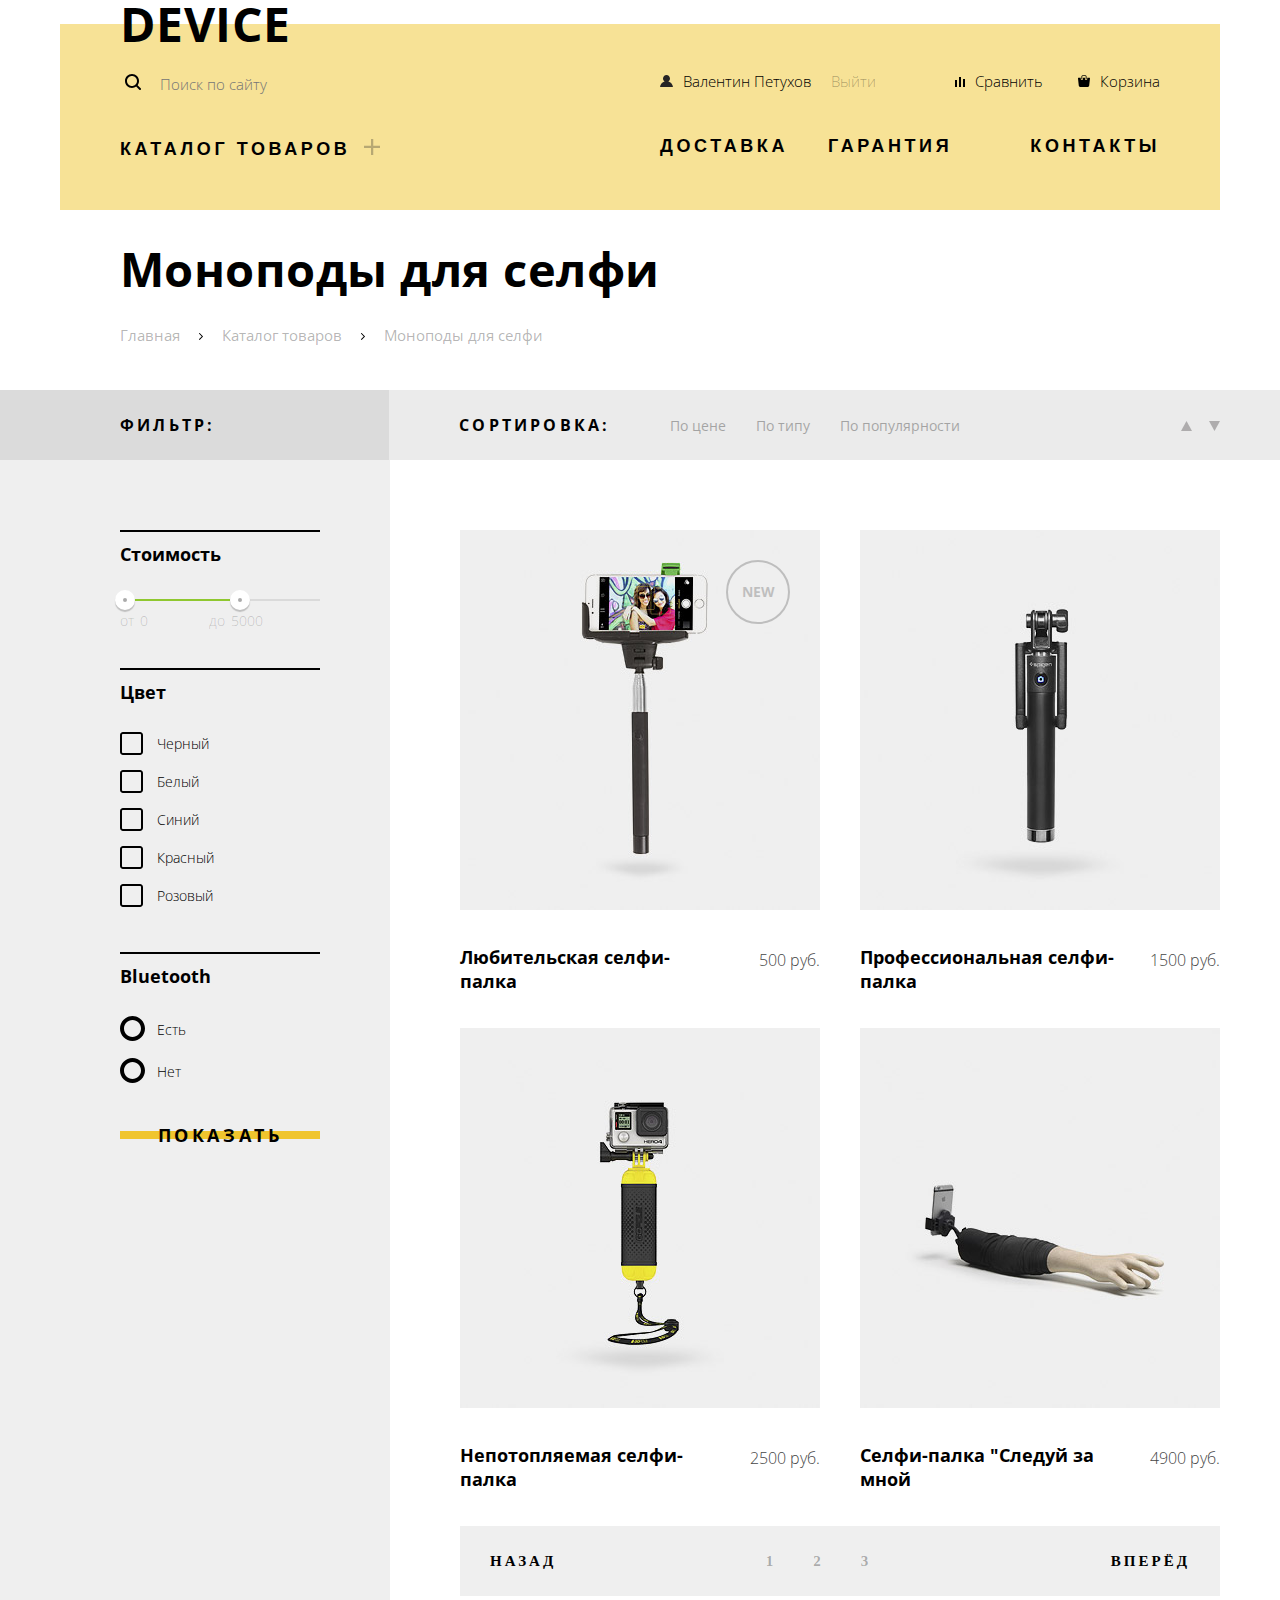
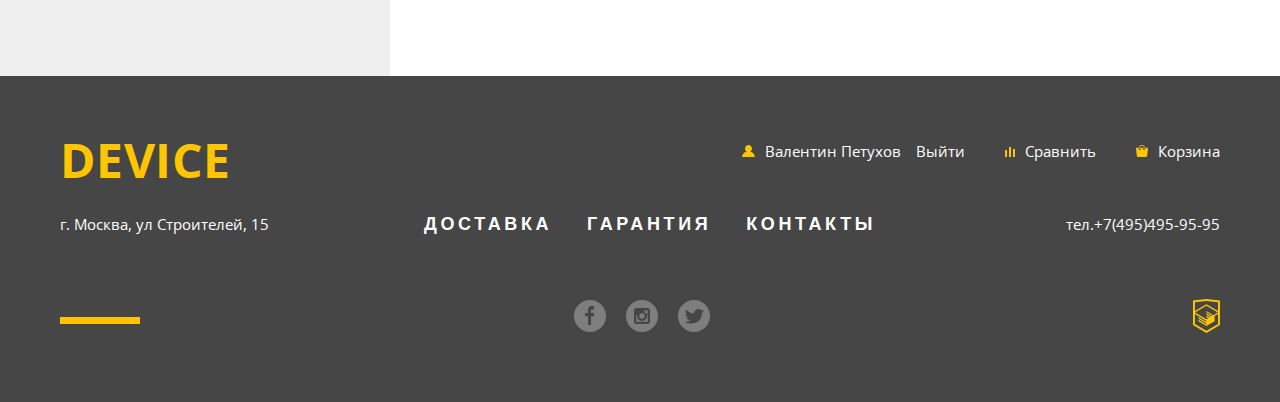
==== inner.html @ 1ddf10db "исправлен logout" ====
<!DOCTYPE html>
<html lang="ru">

<head>
    <meta charset="utf-8">
    <title>HTML Academy: Девайс</title>
    <link href="css/normalize.css" rel="stylesheet">
    <link href="css/styles.css" rel="stylesheet">
    <link href="https://fonts.googleapis.com/css?family=Open+Sans:300,400&amp;subset=cyrillic" rel="stylesheet">
</head>

<body>
    <header class="main-header layout-fixed">
        <a href="/index.html" class="logo interactive">Device</a>
        <div class="header-yellow-bg">
            <div class="header-right-block">
                <form action="#" method="get">
                    <label class="visually-hidden" for="site-search-id">
                          Поиск по сайту
                        </label>
                    <div class="input-form">
                        <input type="text" name="search" id="site-search-id" placeholder="Поиск по сайту" class="search-input">
                        <input type="submit" name="search-button" id="search-button-id" value="Найти" class="search-button">
                    </div>
                </form>
                <section class="catalog">
                    <h2 class="catalog-header">
                        <span class="interactive">Каталог товаров</span>
                        <img src="img/menu/plus.png" alt="Раскрыть каталог">
                    </h2>
                    <div class="catalog-options">
                        <ul class="ul-reset">
                            <li id="virtual-reality" class="interactive"><a href="#">Виртуальная реальность</a></li>
                            <li class="interactive"><a>Моноподы для селфи</a></li>
                            <li id="action_cameras" class="interactive"><a href="#">Экшн-Камеры</a></li>
                        </ul>
                        <ul class="ul-reset">
                            <li id="fitness-braslets" class="interactive"><a href="#">Фитнес браслеты</a></li>
                            <li id="smart-watches" class="interactive"><a href="#">Умные часы</a></li>
                        </ul>
                        <ul class="ul-reset">
                            <li id="quadrupter" class="interactive"><a href="#">Квадрокоптеры</a></li>
                        </ul>
                    </div>
                </section>
            </div>
            <nav class="main-navigation">
                <ul class="user-navigation ul-reset">
                    <li class="user-name">
                        <a class="interactive" href="#">
                        <img src="img/menu/user.svg" alt="Войти">Валентин Петухов
                    </a>
                    </li>
                    <li class="logout">
                        <a class="interactive" href="#">Выйти</a>
                    </li>
                    <li class="compare">
                        <a class="interactive" href="#">
                        <img src="img/menu/compare.svg" alt="Сравнить">Сравнить
                    </a>
                    </li>
                    <li class="cart">
                        <a class="interactive" href="#">
                        <img src="img/menu/cart.svg" alt="Корзина">Корзина
                    </a>
                    </li>
                </ul>
                <ul class="site-navigation ul-reset">
                    <li class="delivery-nav interactive"><a href="#delivery">Доставка</a></li>
                    <li class="warranty-nav interactive"><a href="#warranty">Гарантия</a></li>
                    <li class="contacts-nav interactive"><a href="#contacts">Контакты</a></li>
                </ul>
            </nav>
        </div>
    </header>
    <main>
        <div class="page-header layout-fixed">
            <h1>Моноподы для селфи</h1>
            <ul class="breadcrumbs ul-reset">
                <li>
                    <a class="interactive-breadcrumbs" href="#">Главная</a>
                </li>
                <li>
                    <a class="interactive-breadcrumbs" href="#">Каталог товаров</a>
                </li>
                <li>
                    <a>Моноподы для селфи</a>
                </li>
            </ul>
        </div>
        <div class="page-content">
            <div class="top-row">
                <div class="container layout-fixed">
                    <div class="left">
                        <h2>Фильтр:</h2>
                    </div>
                    <form class="right sort grey-row">
                        <h2>Сортировка:</h2>
                        <ul class="sort-items  ul-reset">
                            <li class="sort-item">
                                <a class="interactive-sort" href="#">По цене</a>
                            </li>
                            <li class="sort-item">
                                <a class="interactive-sort" href="#">По типу</a>
                            </li>
                            <li class="sort-item">
                                <a class="interactive-sort" href="#">По популярности</a>
                            </li>
                        </ul>
                        <div class="arrows">
                            <a class="arrow interactive-sort">
                             <svg version="1.1" xmlns="http://www.w3.org/2000/svg" xmlns:xlink="http://www.w3.org/1999/xlink" x="0px" y="0px"
                                 width="11px" height="10px" viewBox="0 0 11 10" enable-background="new 0 0 11 10" xml:space="preserve">
                            <polygon fill="#231F20" points="5.5,0 0,10 11,10 "/>
                            </svg>
                        </a>
                            <a class="arrow interactive-sort">
                            <svg version="1.1" xmlns="http://www.w3.org/2000/svg" xmlns:xlink="http://www.w3.org/1999/xlink" x="0px" y="0px"
                                 width="11px" height="10px" viewBox="0 0 11 10" enable-background="new 0 0 11 10" xml:space="preserve">
                            <polyline fill="#231F20" points="5.5,10 0,0 11,0 "/>
                            </svg>
                        </a>
                        </div>
                    </form>
                </div>
            </div>
            <div class="bottom-row">
                <div class="container layout-fixed">
                    <div class="left">
                        <form class="filter">
                            <div class="filter-content">
                                <ul class="filter-item ul-reset">
                                    <li class="item-price">
                                        <h3 class="price-range">Стоимость</h3>
                                        <div class="range-controls">
                                            <div class="scale">
                                                <div class="bar"></div>
                                            </div>
                                            <div class="range-toggle range-toggle-min"></div>
                                            <div class="range-toggle range-toggle-max"></div>
                                        </div>
                                        <div class="price-controls">
                                            <label class="min-price"> от
                                        <input type="text" name="min-price" value="0">
                                        </label>
                                            <label class="max-price">до
                                        <input type="text" name="max-price" value="5000">
                                        </label>
                                        </div>
                                    </li>
                                    <li class="item-color">
                                        <h3 class="color">Цвет</h3>
                                        <input id="black" type="checkbox" name="black">
                                        <label for="black">Черный</label>
                                        <input id="white" type="checkbox" name="white">
                                        <label for="white">Белый</label>
                                        <input id="indigo" type="checkbox" name="indigo">
                                        <label for="indigo">Синий</label>
                                        <input id="red" type="checkbox" name="red">
                                        <label for="red">Красный</label>
                                        <input id="pink" type="checkbox" name="pink">
                                        <label for="pink">Розовый</label>
                                    </li>
                                    <li class="bluetooth">
                                        <h3>Bluetooth</h3>
                                        <input id="yes-bluetooth" type="radio" name="bluetooth">
                                        <label for="yes-bluetooth">Есть</label>
                                        <input id="no-bluetooth" type="radio" name="bluetooth">
                                        <label for="no-bluetooth">Нет</label>
                                    </li>
                                </ul>
                                <input class="filter-button interactive-button" type="submit" value="показать" id="show-results">
                            </div>
                        </form>
                    </div>
                    <div class="right white-row">
                        <section class="items">
                            <h2 class="visually-hidden">Пункты</h2>
                            <ul class="ul-reset">
                                <li class="item item-new">
                                    <img src="img/items/item-1.jpg" alt="Любительская селфи-палка">
                                    <div class="item-subscribe">
                                        <a class="item-title" href="#">Любительская селфи-палка</a>
                                        <span class="price">500 руб.</span>
                                    </div>
                                    <div class="item-background">
                                        <a class="in-cart interactive-button" href="#">В корзину</a>
                                        <a class="in-compare interactive-compare" href="#">Добавить к сравнению</a>
                                    </div>
                                </li>
                                <li class="item">
                                    <img src="img/items/item-2.jpg" alt="Профессиональная селфи-палка">
                                    <div class="item-subscribe">
                                        <a class="item-title" href="#">Профессиональная селфи-палка</a>
                                        <span class="price">1500 руб.</span>
                                    </div>
                                    <div class="item-background">
                                        <a class="in-cart interactive-button" href="#">В корзину</a>
                                        <a class="in-compare interactive-compare" href="#">Добавить к сравнению</a>
                                    </div>
                                </li>
                                <li class="item">
                                    <img src="img/items/item-3.jpg" alt="Непотопляемая селфи-палка">
                                    <div class="item-subscribe">
                                        <a class="item-title" href="#">Непотопляемая селфи-палка</a>
                                        <span class="price">2500 руб.</span>
                                    </div>
                                    <div class="item-background">
                                        <a class="in-cart interactive-button" href="#">В корзину</a>
                                        <a class="in-compare interactive-compare" href="#">Добавить к сравнению</a>
                                    </div>
                                </li>
                                <li class="item">
                                    <img src="img/items/item-4.jpg" alt="Следуй за мной">
                                    <div class="item-subscribe">
                                        <a class="item-title" href="#">Селфи-палка "Следуй за мной</a>
                                        <span class="price">4900 руб.</span>
                                    </div>
                                    <div class="item-background">
                                        <a class="in-cart interactive-button" href="#">В корзину</a>
                                        <a class="in-compare interactive-compare" href="#">Добавить к сравнению</a>
                                    </div>
                                </li>
                            </ul>
                            <div class="paginator">
                                <a class="interactive-go backward">Назад</a>
                                <div class="pages">
                                    <a class="interactive-page page">1</a>
                                    <a class="interactive-page page">2</a>
                                    <a class="interactive-page page">3</a>
                                </div>
                                <a class="interactive-go forward">Вперёд</a>
                            </div>
                        </section>
                    </div>
                </div>
            </div>
        </div>
    </main>
    <footer class="page-footer">
        <div class="layout-fixed">
            <section>
                <h2 class="visually-hidden">Меню пользователя</h2>
                <div class="footer-row footer-row1">
                    <a href="#" class="footer-logo logo interactive">Device</a>
                    <ul class="footer-user-nav">
                        <li class="user-name">
                            <a class="interactive" href="#">
                                <svg fill=#ffc600 version="1.1"  xmlns="http://www.w3.org/2000/svg" xmlns:xlink="http://www.w3.org/1999/xlink" x="0px" y="0px"
                                         width="13px" height="12px" viewBox="0 0 13 12" enable-background="new 0 0 13 12" xml:space="preserve">
                                    <path d="M0.032,12h12.937c-0.163-2.643-2.074-4.837-4.671-5.543C9.306,5.846,9.985,4.75,9.985,3.485
                                        C9.985,1.561,8.425,0,6.5,0S3.015,1.561,3.015,3.485c0,1.264,0.68,2.361,1.688,2.972C2.106,7.163,0.194,9.357,0.032,12z"/>
                                </svg>Валентин Петухов
                            </a>
                        </li>
                        <li class="logout">
                            <a class="interactive" href="#">Выйти</a>
                        </li>
                        <li class="compare">
                            <a class="interactive" href="#">
                                <svg fill=#ffc600 version="1.1"  xmlns="http://www.w3.org/2000/svg" xmlns:xlink="http://www.w3.org/1999/xlink" x="0px" y="0px"
                                     width="10px" height="10px" viewBox="0 0 10 10" enable-background="new 0 0 10 10" xml:space="preserve">
                                <rect x="8" y="2" width="1.984" height="8"/>
                                <rect y="3" width="1.984" height="7"/>
                                <rect x="4" width="2" height="10"/>
                                </svg>Сравнить
                            </a>
                        </li>
                        <li class="cart">
                            <a class="interactive" href="#">
                                <svg fill=#ffc600 version="1.1" xmlns="http://www.w3.org/2000/svg" xmlns:xlink="http://www.w3.org/1999/xlink" x="0px" y="0px"
                                 width="12px" height="12px" viewBox="0 0 12 12" enable-background="new 0 0 12 12" xml:space="preserve">
                                <g>
                                <path d="M11.864,3.017c-0.082-0.098-0.203-0.154-0.327-0.154H9.225V4.09c0,0.563-0.484,1.022-1.08,1.022
                                    c-0.594,0-1.078-0.458-1.078-1.022V2.863H4.909V4.09c0,0.563-0.485,1.022-1.08,1.022c-0.595,0-1.078-0.458-1.078-1.022V2.863H0.438
                                    c-0.125,0-0.243,0.056-0.327,0.154C0.028,3.115-0.012,3.245,0.003,3.375l0.776,7.134c0.015,0.806,0.642,1.455,1.411,1.455h7.595
                                    c0.77,0,1.396-0.649,1.411-1.455l0.776-7.134C11.987,3.245,11.946,3.115,11.864,3.017z"/>
                                <path d="M3.829,4.499c0.239,0,0.433-0.184,0.433-0.409V1.84c0-0.632,0.672-1.022,1.295-1.022h1.079
                                    c0.655,0,1.078,0.401,1.078,1.022v2.25c0,0.225,0.194,0.409,0.431,0.409c0.239,0,0.433-0.184,0.433-0.409V1.84
                                    C8.577,0.773,7.761,0,6.636,0H5.557C4.367,0,3.398,0.826,3.398,1.84v2.25C3.398,4.315,3.592,4.499,3.829,4.499z"/>
                                </g>
                                </svg>Корзина
                            </a>
                        </li>
                    </ul>
                </div>
            </section>
            <section>
                <h2 class="visually-hidden">Контакты и Сервисы</h2>
                <div class="footer-row footer-row2">
                    <span>г. Москва, ул Строителей, 15</span>
                    <ul class="footer-services">
                        <li><a class="interactive" href="#delivery">Доставка</a></li>
                        <li><a class="interactive" href="#warranty">Гарантия</a></li>
                        <li><a class="interactive" href="#contacts">Контакты</a></li>
                    </ul>
                    <span>тел.+7(495)495-95-95</span>
                </div>
            </section>
            <section>
                <h2 class="visually-hidden">Социальные сети</h2>
                <div class="footer-row footer-row3">
                    <ul class="footer-social">
                        <li id="facebook">
                            <a class="footer-social-img" href="#"><img src="img/social/fb.svg" alt="Фейсбук"></a>
                        </li>
                        <li id="instagram">
                            <a class="footer-social-img" href="#"><img src="img/social/insta.svg" alt="Инстаграм"></a>
                        </li>
                        <li id="twitter">
                            <a class="footer-social-img" href="#"><img src="img/social/twitter.svg" alt="Твиттер"></a>
                        </li>
                    </ul>
                    <a class="interactive" href="https://htmlacademy.ru/intensive/htmlcss">
                            <svg fill=#ffc600 version="1.1" xmlns="http://www.w3.org/2000/svg" xmlns:xlink="http://www.w3.org/1999/xlink" x="0px" y="0px" width="26.943px" height="34.09px" viewBox="0 0 26.943 34.09" enable-background="new 0 0 26.943 34.09" xml:space="preserve">
                              <path d="M13.62,0.017L13.472,0L0,1.412v24.661l13.473,8.017l13.43-7.99l0.042-0.025V1.412L13.62,0.017z M25.019,12.127L13.495,5.334 L13.494,5.23l-0.087,0.05l-0.088-0.056v0.109L1.925,12.118V3.147l11.548-1.212l11.547,1.212V12.127z M13.405,6.787L24.923,13.5 l-4.479,2.64l-7.093-4.221l-0.014,1.415l5.904,3.513l-0.86,0.507l-5.03-2.992l-0.014,1.415l3.827,2.275l-0.782,0.523l-3.031-1.787 l-0.014,1.413l1.853,1.091l-1.8,1.081L2.034,13.622L13.405,6.787z M1.925,15.127l11.411,6.791l0.016,1.044L5.41,18.234L5.395,19.65 l7.979,4.795l0.018,1.076l-7.973-4.74l-0.013,1.414l8.021,4.822l0.046,0.025l8.143-4.872l-0.011-5.177l3.415-2.036v10.021 L13.472,31.85L1.925,24.979V15.127z"/>
                            </svg>
                        </a>
                </div>
            </section>
        </div>
    </footer>
</body>

</html>
---- css/styles.css ----
@font-face {
    font-family: "Gilroy";
    src: url("../fonts/gilroyextrabold-webfont.eot");
    src: url("../fonts/gilroyextrabold-webfont.eot?#iefix") format("embedded-opentype"),
         url("../fonts/gilroyextrabold-webfont.woff2") format("woff2");
    font-weight: 700;
    font-style: normal;

}

@font-face {
    font-family: "Gilroy";
    src: url("../fonts/gilroylight-webfont.eot");
    src: url("../fonts/gilroylight-webfont.eot?#iefix") format("embedded-opentype"),
         url("../fonts/gilroylight-webfont.woff2") format("woff2");
    font-weight: 300;
    font-style: normal;

}

.visually-hidden {
    visibility: hidden;
    width: 0;
    height: 0;
    margin: 0;
    padding: 0;
    line-height: 0;
}

.ul-reset {
    margin: 0;
    padding: 0;
    list-style: none;
}

body {
    padding: 0;
    font-family: "Gilroy", "Open Sans", "Arial", sans-serif;
    font-size: 15px;
    line-height: 30px;
    color: #000000;
    background-color: #ffffff;
}


a {
    text-decoration: none;
    color: #000000;
}

.layout-fixed {
    margin: 0 auto;
    width: 1160px;
    padding: 0 20px;
}

.logo {
    font-size: 48px;
    text-transform: uppercase;
    font-weight: 700;
    line-height: 48px;
    letter-spacing: 0.01em;
}

.main-header {
    padding-top: 24px;
}

.main-header .logo {
    position: absolute;
    display: block;
    margin-left: 60px;
    top: 0;
    z-index: 1;
}

.header-yellow-bg {
    position: relative;
    height: 186px;
    background-color: #f7e296;
    padding: 0 60px;
    display: -webkit-box;
    display: -ms-flexbox;
    display: flex;
    -webkit-box-pack: justify;
    -ms-flex-pack: justify;
    justify-content: space-between;

}

.header-right-block form {
    line-height: 0;
}

.search-input {
    width: 310px;
    height: 50px;
    font-family: "Open Sans", sans-serif;
    font-weight: 300;
    color: rgba(0, 0, 0, 0.3);
    border: none;
    outline: none;
    background: url(../img/menu/search.svg) no-repeat;
    background-position: 5px 15px;
    background-color: #f7e296;
    padding-left: 40px;
    margin-top: 35px;
    padding-top: 0;
    padding-bottom: 0;

}

.search-input:hover {
    color: rgba(0, 0, 0, 0.6);
}

.input-form {
    width: 440px;
    height: 50px;
}

.input-form input:focus {
    color: #000000;
    border-bottom: 2px solid black;
}

.search-input:focus + input {
    display: inline-block;
    vertical-align: bottom;
}

.search-button {
    width: 85px;
    height: 50px;
    border: 2px solid black;
    background: none;
    padding: 0;
    margin-left: -4px;
    display: none;
    -webkit-box-sizing: border-box;
    box-sizing: border-box;
    outline: none;
}

.search-button:hover {
    color: #ffffff;
    background: #000000;
}

.search-button:active {
    color: rgba(0, 0, 0, 0.3);
    background: #000000;
    display: inline-block;
    vertical-align: bottom;
}

.catalog,
.catalog-options,
.user-navigation,
.site-navigation {
    list-style: none;
}

.catalog {
    margin-top: 60px;
}

.catalog > h2 {
    margin: 0;
    font-family: "Gilroy", sans-serif;
    font-size: 18px;
    text-transform: uppercase;
    font-weight: 700;
    letter-spacing: 0.2em;
    width: 300px;
}

.catalog img {
    margin-left: 5px;
    opacity: 0.3;
}

.catalog-options {
    width: 100%;
    height: 130px;
    background-color: #f7e296;
    display: none;
    margin-top: 26px;
    position: absolute;
    left: 0;
    padding-left: 60px;
    -webkit-box-sizing: border-box;
    box-sizing: border-box;

}

.catalog-header:hover + .catalog-options {
    display: -webkit-box;
    display: -ms-flexbox;
    display: flex;
    z-index: 2;
}

.catalog-options ul {
    font-family: "Open Sans", sans-serif;
    font-weight: 300;
    width: 160px;
    margin-right: 40px;
}

.catalog-options ul:first-child {
    width: 200px;
}

.main-navigation {
    width: 500px;
    display: -webkit-box;
    display: -ms-flexbox;
    display: flex;
    -webkit-box-orient: vertical;
    -webkit-box-direction: normal;
    -ms-flex-direction: column;
    flex-direction: column;
    margin-top: 50px;
}


.user-navigation,
.site-navigation {
    display: flex;

}

.user-navigation img {
    margin-right: 10px;
}

.user-navigation li {
    line-height: 15px;
    font-family: "Open Sans", sans-serif;
    font-weight: 300;
    flex-direction: row-reverse;
}

.user-navigation .login-link {
    margin-right: auto;
    margin-left: 0;
}

.user-navigation li {
    margin-left: 35px;
}

.site-navigation {
    font-family: "Gilroy", sans-serif;
    font-size: 18px;
    text-transform: uppercase;
    font-weight: 700;
    letter-spacing: 0.2em;
    margin-top: 42px;
}

.site-navigation li {
    margin-right: 40px;
}

.site-navigation .contacts-nav {
    margin-left: auto;
    margin-right: 0;
}

.interactive:hover,
.interactive:focus {
    opacity: 0.6;
}

.interactive:active {
    opacity: 0.3;
}

main {
    position: relative;
}

/*Слайдер*/

.slides {
    min-height: 495px;
    position: relative;
    background-image: -webkit-linear-gradient(#f7e296 110px, white 110px);
    background-image: -o-linear-gradient(#f7e296 110px, white 110px);
    background-image: linear-gradient(#f7e296 110px, white 110px);
}

.slide-img {
    width: 560px;
}

.slide1 {
    display: none;
    -ms-flex-pack: distribute;
    justify-content: space-around;
}

.slide1 img {
    margin-left: 35px;
}

.slide1 .slide-info {
    margin-top: 38px;
    margin-left: 15px;
}

.slide1 .lead {
    width: 399px;
}

.slide2 {
    display: -webkit-box;
    display: -ms-flexbox;
    display: flex;
    -ms-flex-pack: distribute;
    justify-content: space-around;
}

.slide2 img {
    margin-top: 15px;
    margin-left: 55px;
}

.slide2 .slide-info {
    margin-top: 38px;
    margin-left: 15px;
}

.slide2 .lead {
    width: 260px;
}

.slide3 {
    display: none;
    -ms-flex-pack: distribute;
    justify-content: space-around;
}

.slide3 img {
    margin-top: 65px;
}

.slide3 .slide-info {
    margin-top: 38px;
    padding-right: 35px;
}

.bw-number {
    position: absolute;
    top: 60px;
    right: 50px;
    font-weight: 700;
    font-size: 179px;
    color: white;
}


.lead {
    position: relative;
    width: 505px;
    font-weight: 700;
    font-size: 47px;
    line-height: 56px;
    letter-spacing: 0.01em;
    margin: 0;
    padding: 0;
}

.slide-info {
    width: 500px;
}

.slide-info::before {
    content: "";
    display: block;
    width: 100px;
    height: 7px;
    background: white;
    margin-bottom: 35px;
}

.slide-text {
    font-family: "Open Sans", sans-serif;
    font-weight: 300;
    color: #464646;
    letter-spacing: 0.01em;
    margin-top: 22px;
    margin-bottom: 42px;
}

.promo-slider-table .options {
    font-family: "Gilroy", sans-serif;
    font-size: 36px;
    font-weight: 300;
    color: #464646;
}

.options td {
    padding-right: 60px;
    padding-bottom: 10px;
}

.promo-slider-table .property {
    font-family: "Open Sans", sans-serif;
    font-size: 13px;
    font-weight: 300;
    color: #464646;

}

.slider-button {
    display: block;
    width: 220px;
    font-size: 18px;
    text-transform: uppercase;
    font-weight: 700;
    text-align: center;
    color: #000000;
    letter-spacing: 0.2em;
    line-height: 40px;
    background-image: -webkit-gradient(linear, left top, left bottom, color-stop(40%, transparent), color-stop(40%, #f0c52e), color-stop(60%, #f0c52e), color-stop(60%, transparent));
    background-image: -webkit-linear-gradient(transparent 40%, #f0c52e 40%, #f0c52e 60%, transparent 60%);
    background-image: -o-linear-gradient(transparent 40%, #f0c52e 40%, #f0c52e 60%, transparent 60%);
    background-image: linear-gradient(transparent 40%, #f0c52e 40%, #f0c52e 60%, transparent 60%);
    border: none;
    padding: 0;
    margin-bottom: 55px;
}

.radio-group {
    display: inline-block;
    position: absolute;
    top: 320px;
    right: 85px;
}

.radio-group input[type="radio"] {
    display: none;
}

.radio-group input[type="radio"] + label::before {
    content: "";
    display: inline-block;
    height: 10px;
    width: 10px;
    margin-left: 20px;
    background-image: url("../img/promo_slider/slider-button-empty.svg");
    background-size: cover;
    background-repeat: no-repeat;
}

.radio-group input[type="radio"]:checked + label::before {
    content: "";
    display: inline-block;
    height: 10px;
    width: 10px;
    margin-left: 20px;
    background-image: url("../img/promo_slider/slider-button.svg");
    background-size: cover;
    background-repeat: no-repeat;
}

/*Популярные категории*/

.popular {
    margin-bottom: 80px;
    margin-top: 92px;

}

.popular-wrapper {
    display: -webkit-box;
    display: -ms-flexbox;
    display: flex;
    -webkit-box-orient: horizontal;
    -webkit-box-direction: normal;
    -ms-flex-direction: row;
    flex-direction: row;
    -webkit-box-pack: justify;
    -ms-flex-pack: justify;
    justify-content: space-between;
}

.popular a {
    width: 160px;
    list-style: none;
}

.popular-image {
    width: 160px;
    height: 160px;
    display: -webkit-box;
    display: -ms-flexbox;
    display: flex;
    -webkit-box-pack: center;
    -ms-flex-pack: center;
    justify-content: center;
    -webkit-box-align: center;
    -ms-flex-align: center;
    align-items: center;
    background-color: #f7e296;
    margin-bottom: 35px;
}

.popular h3 {
    font-size: 18px;
    font-weight: 700;
    line-height: 24px;
    margin: 0;
    text-align: left;
}

.popular-image:hover,
.popular-image:focus {
    background-color: #f0c52e;

}

.tile:active img,
.tile:active h3 {
    opacity: 0.3;
    color: rgba(0, 0, 0, 0.3);
}



/*Сервисы*/

.services {
    background-image: -webkit-linear-gradient(transparent 100px, #e5e5e5 100px);
    background-image: -o-linear-gradient(transparent 100px, #e5e5e5 100px);
    background-image: linear-gradient(transparent 100px, #e5e5e5 100px);
    padding-bottom: 70px;
}

.services-content {
    display: -webkit-box;
    display: -ms-flexbox;
    display: flex;
    -webkit-box-orient: horizontal;
    -webkit-box-direction: normal;
    -ms-flex-direction: row;
    flex-direction: row;
}

.services-navigation {
    width: 275px;
    min-height: 320px;
    border-right: 7px solid black;
}

.services-navigation ul {
    padding: 0;
    margin-top: 80px;
}

.services-navigation li {
    width: 160px;
    list-style: none;
    font-size: 18px;
    text-transform: uppercase;
    font-weight: 700;
    text-align: center;
    letter-spacing: 0.2em;
    line-height: 40px;
    background-image: -webkit-gradient(linear, left top, left bottom, color-stop(40%, transparent), color-stop(40%, #f0c52e), color-stop(60%, #f0c52e), color-stop(60%, transparent));
    background-image: -webkit-linear-gradient(transparent 40%, #f0c52e 40%, #f0c52e 60%, transparent 60%);
    background-image: -o-linear-gradient(transparent 40%, #f0c52e 40%, #f0c52e 60%, transparent 60%);
    background-image: linear-gradient(transparent 40%, #f0c52e 40%, #f0c52e 60%, transparent 60%);
    border: none;
    cursor: pointer;
    padding: 0;
    margin-bottom: 25px;

}

.services-navigation li:hover {
    background: #f0c52e;
}

.services-navigation li:active {
    width: 285px;
    background: #000000;
    color: #f7e184;
}

.services-text {
    width: 450px;
    padding-left: 55px;
    margin-left: 65px;
    margin-top: 70px;
}

.services-text h3 {
    margin: 0;
    padding: 0;
    font-weight: 700;
    font-size: 47px;
    line-height: 48px;
    margin-bottom: 35px;
}

.services-text p {
    font-family: "Open sans", sans-serif;
    font-weight: 300;
    font-size: 15px;
    color: #464646;
}

.delivery {
    display: none;
}

.delivery img {
    margin-left: 105px;
    margin-top: 85px
}

.warranty {
    display: none;
}

.warranty img {
    margin-left: 90px;
    margin-top: 60px
}

.credit {
    display: -webkit-box;
    display: -ms-flexbox;
    display: flex;
}

.credit img {
    margin-left: 80px;
    margin-top: 60px
}

.credit p {
    width: 425px;
}

/*Brands*/

.brands {
    padding: 75px 0 80px;
}

.brands ul {
    display: -webkit-box;
    display: -ms-flexbox;
    display: flex;
    -webkit-box-pack: justify;
    -ms-flex-pack: justify;
    justify-content: space-between;
    padding: 0;
}

.brands li {
    list-style: none;
}

.brand a {
    display: block;
    width: 260px;
    height: 100px;
}

.brand .dji {
    background-image: url(../img/logotypes-black/logo-1.png);
    opacity: 0.2;
}

.brands .dji:hover {
    background-image: url(../img/logotypes_colored/logo-1.png);
    opacity: 1;
}

.brands .sp-gadgets {
    background: url(../img/logotypes-black/logo-2.png) no-repeat;
    opacity: 0.2;
}

.brands .sp-gadgets:hover {
    background-image: url(../img/logotypes_colored/logo-2.png);
    opacity: 1;
}

.brands .go-pro {
    background: url(../img/logotypes-black/logo-3.png) no-repeat;
    opacity: 0.2;
}

.brands .go-pro:hover {
    background-image: url(../img/logotypes_colored/logo-3.png);
    opacity: 1;
}

.brands .vive {
    background: url(../img/logotypes-black/logo-4.png) no-repeat;
    opacity: 0.2;
}

.brands .vive:hover {
    background-image: url(../img/logotypes_colored/logo-4.png);
    opacity: 1;
}


/*О нас, Контакты*/

.about-contacts {
    display: -webkit-box;
    display: -ms-flexbox;
    display: flex;
    -webkit-box-pack: justify;
    -ms-flex-pack: justify;
    justify-content: space-between;
}

.about-us::before,
.contacts::before {
    content: "";
    display: block;
    width: 80px;
    height: 7px;
    background: black;
    margin-bottom: 55px;
}

.about-us h3,
.contacts h3 {
    font-weight: 700;
    font-size: 47px;
    margin: 0;
    margin-bottom: 50px;
}

.about-us p,
.contacts p {
    font-family: "Open Sans", sans-serif;
    font-weight: 300;
    color: #464646;
    margin: 0;
    margin-bottom: 30px;
}

.about-us {
    width: 460px;
}

.contacts {
    width: 560px;
}

.shipping-companies {
    font-size: 16px;
    font-weight: 700;
    line-height: 40px;
    padding: 0;
    margin-top: 40px;
    margin-left: 20px;
    list-style-type: circle;
    list-style-position: outside;
}

.shipping-companies li {
    padding-left: 20px;
}

.about-contacts-btn {
    display: block;
    width: 260px;
    font-size: 18px;
    text-transform: uppercase;
    font-weight: 700;
    text-align: center;
    color: #000000;
    letter-spacing: 0.2em;
    line-height: 40px;
    background-image: -webkit-gradient(linear, left top, left bottom, color-stop(40%, transparent), color-stop(40%, #f0c52e), color-stop(60%, #f0c52e), color-stop(60%, transparent));
    background-image: -webkit-linear-gradient(transparent 40%, #f0c52e 40%, #f0c52e 60%, transparent 60%);
    background-image: -o-linear-gradient(transparent 40%, #f0c52e 40%, #f0c52e 60%, transparent 60%);
    background-image: linear-gradient(transparent 40%, #f0c52e 40%, #f0c52e 60%, transparent 60%);
    border: none;
    padding: 0;
    margin-top: 55px;
    margin-bottom: 80px;
}

.contacts-map img {
    margin-top: 15px
}

.map-popup {
    top: 71%;
    left: 50%;
    margin-left: -470px;
    display: none;
}

.contacts-map:active + .map-popup {
    display: block;
}

.modal {
    position: absolute;
    -webkit-box-shadow: 0 10px 20px 10px rgba(0, 0, 0, 0.2);
    box-shadow: 0 10px 20px 10px rgba(0, 0, 0, 0.2);
}

.modal-write-us {
    position: fixed;
    top: 30%;
    left: 50%;
    margin-top: -50px;
    margin-left: -425px;
    padding: 100px 109px 80px 90px;
    font-size: 18px;
    font-weight: 700;
    color: black;
    display: none;
    -webkit-box-orient: vertical;
    -webkit-box-direction: normal;
    -ms-flex-direction: column;
    flex-direction: column;
    background-color: white;

}

.about-contacts-btn:active + .modal-write-us {
    display: -webkit-box;
    display: -ms-flexbox;
    display: flex;
}

.modal-close {
    position: absolute;
    right: 20px;
    top: 30px;
    width: 50px;
    height: 50px;
    background: #F7E296;
    border: 1px solid #F7E296;
    border-radius: 50%;
    opacity: 0.5;
}

.modal-close:hover {
    opacity: 1;
}

.modal-close:active {
    opacity: 0.3;
}

.modal-close:before,
.modal-close:after {
    position: absolute;
    top: 10px;
    left: 23px;
    content: " ";
    height: 30px;
    width: 3px;
    background-color: white;

}

.modal-close:before {
    -webkit-transform: rotate(45deg);
    -ms-transform: rotate(45deg);
    transform: rotate(45deg);
}

.modal-close:after {
    -webkit-transform: rotate(-45deg);
    -ms-transform: rotate(-45deg);
    transform: rotate(-45deg);
}

.modal-row1 {
    display: -webkit-box;
    display: -ms-flexbox;
    display: flex;
    -webkit-box-pack: justify;
    -ms-flex-pack: justify;
    justify-content: space-between;
}

.form-group {
    display: -webkit-box;
    display: -ms-flexbox;
    display: flex;
    -webkit-box-orient: vertical;
    -webkit-box-direction: normal;
    -ms-flex-direction: column;
    flex-direction: column;
}

.modal-row1 input {
    width: 360px;
    height: 50px;
    margin-top: 15px;
}

.modal-row1 input:hover,
.modal-row2 textarea:hover {
    opacity: 0.8;
}

.modal-row1 input:focus,
.modal-row2 textarea:focus {
    background: white;
    border: 3px solid #EFC52D;
}

.modal-row1 input:invalid,
.modal-row2 textarea:invalid {
    background: #ECB4B4;
    opacity: 0.5;
}

.modal-row2 {
    margin-top: 38px;
}

.modal-row2 textarea {
    width: 760px;
    height: 155px;
    padding-top: 17px;
    margin-top: 10px;
    margin-bottom: 45px;
}

.modal-input {
    font-family: "Open Sans", sans-serif;
    font-weight: 400;
    font-size: 14px;
    color: rgba(0, 0, 0, 0.4);
    padding-left: 20px;
    background-color: #E5E5E5;
    border: 3px solid transparent;
    opacity: 0.5;
    -webkit-box-sizing: border-box;
    box-sizing: border-box;
}

.modal-button {
    width: 200px;
    font-size: 18px;
    text-transform: uppercase;
    font-weight: 700;
    text-align: center;
    color: #000000;
    letter-spacing: 0.2em;
    line-height: 40px;
    background-color: transparent;
    background-image: -webkit-gradient(linear, left top, left bottom, color-stop(40%, transparent), color-stop(40%, #f0c52e), color-stop(60%, #f0c52e), color-stop(60%, transparent));
    background-image: -webkit-linear-gradient(transparent 40%, #f0c52e 40%, #f0c52e 60%, transparent 60%);
    background-image: -o-linear-gradient(transparent 40%, #f0c52e 40%, #f0c52e 60%, transparent 60%);
    background-image: linear-gradient(transparent 40%, #f0c52e 40%, #f0c52e 60%, transparent 60%);
    border: none;
    padding: 0;
}

/*Footer*/

.page-footer {
    color: #ffffff;
    background-color: #464646;
    padding-top: 60px;
    padding-bottom: 60px;
}

.page-footer section a:not(.logo) {
    color: #ffffff;
}

.page-footer li {
    list-style: none;
}

.footer-row .logo {
    color: #ffc600;
    line-height: 48px;
}

.footer-row {
    display: -webkit-box;
    display: -ms-flexbox;
    display: flex;
    -webkit-box-pack: justify;
    -ms-flex-pack: justify;
    justify-content: space-between;
}

.footer-row1 {
    margin-bottom: 25px;

}

.footer-user-nav {
    padding: 0;
    margin: 0;
    display: -webkit-box;
    display: -ms-flexbox;
    display: flex;
}

.footer-user-nav li {
    margin-right: 40px;
}

.footer-user-nav svg {
    margin-right: 10px;
}

.footer-user-nav .user-name {
    margin-right: 15px;
}

.footer-user-nav .cart {
    margin-right: 0;
}

.footer-row2 {
    margin-bottom: 60px;
}

.footer-services,
.footer-social {
    padding: 0;
    margin: 0;
    display: -webkit-box;
    display: -ms-flexbox;
    display: flex;
    -webkit-box-orient: horizontal;
    -webkit-box-direction: normal;
    -ms-flex-direction: row;
    flex-direction: row;
    -webkit-box-pack: justify;
    -ms-flex-pack: justify;
    justify-content: space-between;

}

.footer-services {
    font-family: "Gilroy", sans-serif;
    text-transform: uppercase;
    font-size: 18px;
    font-weight: 700;
    letter-spacing: 0.2em;

}

.footer-services li {
    display: inline-block;
    margin-right: 35px;
}

.footer-row3 {
    -webkit-box-align: center;
    -ms-flex-align: center;
    align-items: center;
}

.footer-row3::before {
    content: "";
    width: 80px;
    height: 7px;
    background: #FFC303;
}

.footer-social {
    margin-right: 30px;
}

.footer-social li {
    margin-right: 20px;
    display: inline-block;
}



.footer-social-img {
    opacity: 0.3;
}

.footer-social-img:hover,
.footer-social-img:focus {
    opacity: 0.6;

}

.footer-social-img:active {
    opacity: 0.1;
}



/*inner page*/

.user-navigation .user-name {
    margin-right: 20px;
    margin-left: 0;
}

.user-navigation .logout {
    margin-left: 0;
    margin-right: auto;
}

.logout a {
    color: rgba(0, 0, 0, 0.3);
}

.page-header {
    margin-bottom: 40px;
}

.page-header h1 {
    margin: 0;
    padding: 0;
    font-size: 47px;
    font-weight: 700;
    line-height: 48px;
    letter-spacing: 0.01em;
    margin-top: 35px;
    margin-bottom: 25px;
    margin-left: 60px;
}

.breadcrumbs {
    margin-left: 60px;
}

.breadcrumbs li {
    display: inline-block;
    margin-right: 15px;
    vertical-align: middle;
}

.breadcrumbs li + li::before {
    content: "";
    display: inline-block;
    vertical-align: middle;
    width: 4px;
    height: 7px;
    margin-right: 15px;
    background-image: url(../img/nav-arrow.svg);
    background-repeat: no-repeat;
}

.breadcrumbs li a {
    color: rgba(0, 0, 0, 0.3);

}

.interactive-breadcrumbs:hover,
.interactive-breadcrumbs:focus {
    color: rgba(0, 0, 0, 0.6);

}

.interactive-breadcrumbs:active {
    opacity: 0.1;
}

.page-content {
    display: -webkit-box;
    display: -ms-flexbox;
    display: flex;
    -webkit-box-orient: vertical;
    -webkit-box-direction: normal;
    -ms-flex-direction: column;
    flex-direction: column;
}

/*разметка фона по градиентам*/

.container {
    display: -webkit-box;
    display: -ms-flexbox;
    display: flex;
}

.left {
    width: 29%
}

.right {
    width: 67%;
    padding-left: 70px;
}

.top-row {
    background-image: -webkit-gradient(linear, left top, right top, color-stop(50%, #dbdbdb), color-stop(50%, #ebebeb));
    background-image: -webkit-linear-gradient(left, #dbdbdb 50%, #ebebeb 50%);
    background-image: -o-linear-gradient(left, #dbdbdb 50%, #ebebeb 50%);
    background-image: linear-gradient(to right, #dbdbdb 50%, #ebebeb 50%)
}

.bottom-row {
    background-image: -webkit-gradient(linear, left top, right top, color-stop(50%, #efefef), color-stop(50%, white));
    background-image: -webkit-linear-gradient(left, #efefef 50%, white 50%);
    background-image: -o-linear-gradient(left, #efefef 50%, white 50%);
    background-image: linear-gradient(to right, #efefef 50%, white 50%)
}

.grey-row {
    background: #ebebeb;
}

.white-row {
    background: white;
}

/*Фильтр*/

.filter {
    padding: 0;
    margin: 0;
    padding-left: 60px
}

.left h2,
.sort h2 {
    font-weight: 700;
    font-size: 16px;
    line-height: 70px;
    text-transform: uppercase;
    letter-spacing: 0.2em;
    margin: 0;
}

.left h2 {
    margin-left: 60px;
}

.filter-content {
    padding-top: 70px;
    padding-right: 70px;

}

.filter-item h3 {
    padding: 0;
    margin: 0;
    font-size: 18px;
    font-weight: 700;
    margin-bottom: 25px;
}

.item-color::before,
.bluetooth::before,
.item-price::before {
    content: "";
    display: block;
    width: 200px;
    height: 2px;
    background: black;
    margin-bottom: 7px;
}

.filter-item label {
    font-family: "Open Sans", sans-serif;
    font-weight: 300;
    font-size: 14px;
    line-height: 23px;
    cursor: pointer;
    margin-bottom: 15px;
}

.price-controls {
    cursor: pointer;
}

.price-controls label {
    display: inline-block;
    vertical-align: bottom;
    font-size: 14px;
    line-height: 38px;
    vertical-align: top;
    cursor: pointer;
    font-weight: 300;
    color: rgba(0, 0, 0, 0.2)
}

.price-controls .min-price,
.price-controls .max-price {
    width: 85px;

}

.price-controls input {
    width: 50px;
    margin: 0;
    color: inherit;
    font: inherit;
    background: none;
    border: none;
}

.range-controls {
    position: relative;
    margin-top: 30px;
}

.range-controls .scale {
    height: 2px;
    background: #DADADA;
}

.range-controls .bar {
    width: 55%;
    height: 2px;
    background: #8FC72F;
}

.range-toggle {
    position: absolute;
    top: -9px;
    width: 4px;
    height: 4px;

    background: #ababab;
    border: 8px solid #ffffff;
    border-radius: 50%;
    -webkit-box-shadow: 0 2px 1px 0 rgba(0, 1, 1, 0.2);
    box-shadow: 0 2px 1px 0 rgba(0, 1, 1, 0.2);
    cursor: pointer;
}

.range-toggle-min {
    left: -5px;
}

.range-toggle-max {
    left: 55%;
}

/*Фильтр цвета*/

.item-color {
    margin-top: 12px;
}

.item-color label,
.bluetooth label {
    display: -webkit-box;
    display: -ms-flexbox;
    display: flex;
    -webkit-box-orient: horizontal;
    -webkit-box-direction: normal;
    -ms-flex-direction: row;
    flex-direction: row;
    -webkit-box-align: center;
    -ms-flex-align: center;
    align-items: center;
}

.filter-item input[type="checkbox"],
.filter-item input[type="radio"] {
    display: none;
}

.item-color label:before {
    content: "";
    display: inline-block;
    height: 23px;
    width: 27px;
    margin-right: 10px;
    background-image: url(../img/checkbox-off.svg);
    background-repeat: no-repeat;
}

input[type="checkbox"]:checked + label:before {
    content: "";
    width: 27px;
    height: 23px;
    margin-right: 10px;
    background-image: url("../img/checkbox-on.svg");
    background-repeat: no-repeat;
}

input[type="checkbox"]:disabled + label:before {
    content: "";
    height: 23px;
    width: 27px;
    margin-right: 10px;
    background-image: url(../img/checkbox-on.svg);
    background-repeat: no-repeat;
    opacity: 0.25;
}

input[type="checkbox"]:disabled + label:before {
    content: "";
    display: inline-block;
    height: 23px;
    width: 27px;
    margin-right: 10px;
    background-image: url(../img/checkbox-off.svg);
    background-repeat: no-repeat;
    opacity: 0.25;
}

/*Фильтр Bluetooth*/

.bluetooth {
    margin-top: 45px;
}

.bluetooth label:before {
    content: "";
    display: inline-block;
    height: 27px;
    width: 27px;
    margin-right: 10px;
    background-image: url("../img/radio-off.svg");
    background-repeat: no-repeat;
}

.bluetooth input[type="radio"]:checked + label:before {
    content: "";
    display: inline-block;
    height: 27px;
    width: 27px;
    margin-right: 10px;
    background-image: url("../img/radio-on.svg");
    background-repeat: no-repeat;
}

.bluetooth input[type="radio"]:disabled + label:before {
    content: "";
    display: inline-block;
    height: 27px;
    width: 27px;
    margin-right: 10px;
    background-image: url(../img/radio-off.svg);
    background-repeat: no-repeat;
    opacity: 0.25;
}

.interactive-filter input:hover,
.interactive-filter:focus {
    opacity: 0.6;

}

.interactive-filter:active {
    opacity: 1;
}

.filter-button {
    display: block;
    width: 200px;
    font-size: 18px;
    text-transform: uppercase;
    font-weight: 700;
    text-align: center;
    color: #000000;
    letter-spacing: 0.2em;
    line-height: 40px;
    background-color: transparent;
    background-image: -webkit-gradient(linear, left top, left bottom, color-stop(40%, transparent), color-stop(40%, #f0c52e), color-stop(60%, #f0c52e), color-stop(60%, transparent));
    background-image: -webkit-linear-gradient(transparent 40%, #f0c52e 40%, #f0c52e 60%, transparent 60%);
    background-image: -o-linear-gradient(transparent 40%, #f0c52e 40%, #f0c52e 60%, transparent 60%);
    background-image: linear-gradient(transparent 40%, #f0c52e 40%, #f0c52e 60%, transparent 60%);
    border: none;
    padding: 0;
    margin-top: 30px;
}

/* :hover, :focus, :active для кнопок */

.interactive-button:hover,
.interactive-button:focus {
    background: #f0c52e;
    color: rgba(0, 0, 0, 0.6);

}

.interactive-button:active {
    color: rgba(0, 0, 0, 0.3);
}


/* Сортировка */

.sort {
    display: -webkit-box;
    display: -ms-flexbox;
    display: flex;
    -webkit-box-orient: horizontal;
    -webkit-box-direction: normal;
    -ms-flex-direction: row;
    flex-direction: row;
    -webkit-box-align: baseline;
    -ms-flex-align: baseline;
    align-items: baseline;

}

.sort h2 {
    margin-right: 60px;

}

.sort-items {
    display: -webkit-box;
    display: -ms-flexbox;
    display: flex;
    -webkit-box-pack: justify;
    -ms-flex-pack: justify;
    justify-content: space-between;

}

.sort-item a {
    font-family: "Open Sans", sans-serif;
    font-weight: 400;
    font-size: 14px;
    color: rgb(0, 0, 0);
    opacity: 0.3;
    margin-right: 30px;
}

.arrows {
    margin-left: auto;
    cursor: pointer;
}

.arrow {
    margin-left: 13px;
    opacity: 0.3;

}


.interactive-sort:hover,
.interactive-sort:focus {
    opacity: 0.6;

}

.interactive-sort:active {
    opacity: 1;
}

/* Продукты */

.items {
    padding-top: 70px;
    padding-bottom: 80px;


}

.items ul {
    display: -webkit-box;
    display: -ms-flexbox;
    display: flex;
    -webkit-box-orient: horizontal;
    -webkit-box-direction: normal;
    -ms-flex-direction: row;
    flex-direction: row;
    -ms-flex-wrap: wrap;
    flex-wrap: wrap;
}

.item {
    display: -webkit-box;
    display: -ms-flexbox;
    display: flex;
    -webkit-box-orient: vertical;
    -webkit-box-direction: normal;
    -ms-flex-direction: column;
    flex-direction: column;
    position: relative;
    margin-bottom: 35px;

}

.item:nth-child(2n + 1) {
    margin-right: 40px;
}

.item-subscribe {
    display: -webkit-box;
    display: -ms-flexbox;
    display: flex;
    margin-top: 35px;
}

.item-title {
    width: 260px;
    font-weight: 700;
    font-size: 18px;
    color: #000000;
    line-height: 24px;

}

.price {
    font-weight: 300;
    font-size: 16px;
    color: #464646;
    margin-left: auto;
}

.item-new:before {
    content: "new";
    position: absolute;
    top: 30px;
    right: 30px;
    width: 60px;
    height: 60px;
    text-transform: uppercase;
    border: 2px solid black;
    border-radius: 50%;
    font-size: 14px;
    font-weight: 700;
    color: black;
    line-height: 60px;
    opacity: 0.2;
    text-align: center;
}

.item-background {
    width: 358px;
    color: #000000;
    text-align: center;
    padding-top: 180px;
    padding-bottom: 140px;
    position: absolute;
    top: 0;
    display: none;
}

.in-cart {
    font-weight: 700;
    font-size: 18px;
    text-transform: uppercase;
    display: block;
    width: 200px;
    text-align: center;
    letter-spacing: 0.2em;
    line-height: 40px;
    background-image: -webkit-gradient(linear, left top, left bottom, color-stop(40%, transparent), color-stop(40%, #f0c52e), color-stop(60%, #f0c52e), color-stop(60%, transparent));
    background-image: -webkit-linear-gradient(transparent 40%, #f0c52e 40%, #f0c52e 60%, transparent 60%);
    background-image: -o-linear-gradient(transparent 40%, #f0c52e 40%, #f0c52e 60%, transparent 60%);
    background-image: linear-gradient(transparent 40%, #f0c52e 40%, #f0c52e 60%, transparent 60%);
    margin: 0 auto;

}

.in-compare {
    font-family: "Open Sans", sans-serif;
    font-weight: 300;
    font-size: 13px;
    color: rgba(0, 0, 0, 0.5)
}

.interactive-compare:hover,
.interactive-compare:focus {
    color: rgb(0, 0, 0);

}

.interactive-compare:active {
    color: rgba(0, 0, 0, 0.2)
}

.item:hover img {
    cursor: pointer;
    opacity: 0.7;
}

.item:hover .item-background {
    cursor: pointer;
    display: block;
}

.paginator {
    display: -webkit-box;
    display: -ms-flexbox;
    display: flex;
    background: #EFEFEF;
    -webkit-box-pack: justify;
    -ms-flex-pack: justify;
    justify-content: space-between;
    align-items: center;
    letter-spacing: 0.2em;

}

.backward {
    margin-right: auto;
}

.forward {
    margin-left: auto;
}

.page {
    margin-right: 30px;
}

.paginator a {
    font-family: "Gilroy";
    font-weight: 700;
    text-transform: uppercase;
    color: rgba(0, 0, 0, 0.3);
    -webkit-box-align: end;
    -ms-flex-align: end;
    align-items: flex-end;
    cursor: pointer;
}

.paginator .interactive-go {
    color: rgb(0, 0, 0)
}

.interactive-page:hover,
.interactive-page:focus {
    color: rgba(0, 0, 0, 0.6);

}

.interactive-page:active {
    color: rgb(0, 0, 0)
}

.interactive-go {
    padding: 20px 30px;
}

.interactive-go:active {
    opacity: 0.3;
    background-color: #d9d9d9;

}

.interactive-go:hover {
    background-color: #d9d9d9;
}
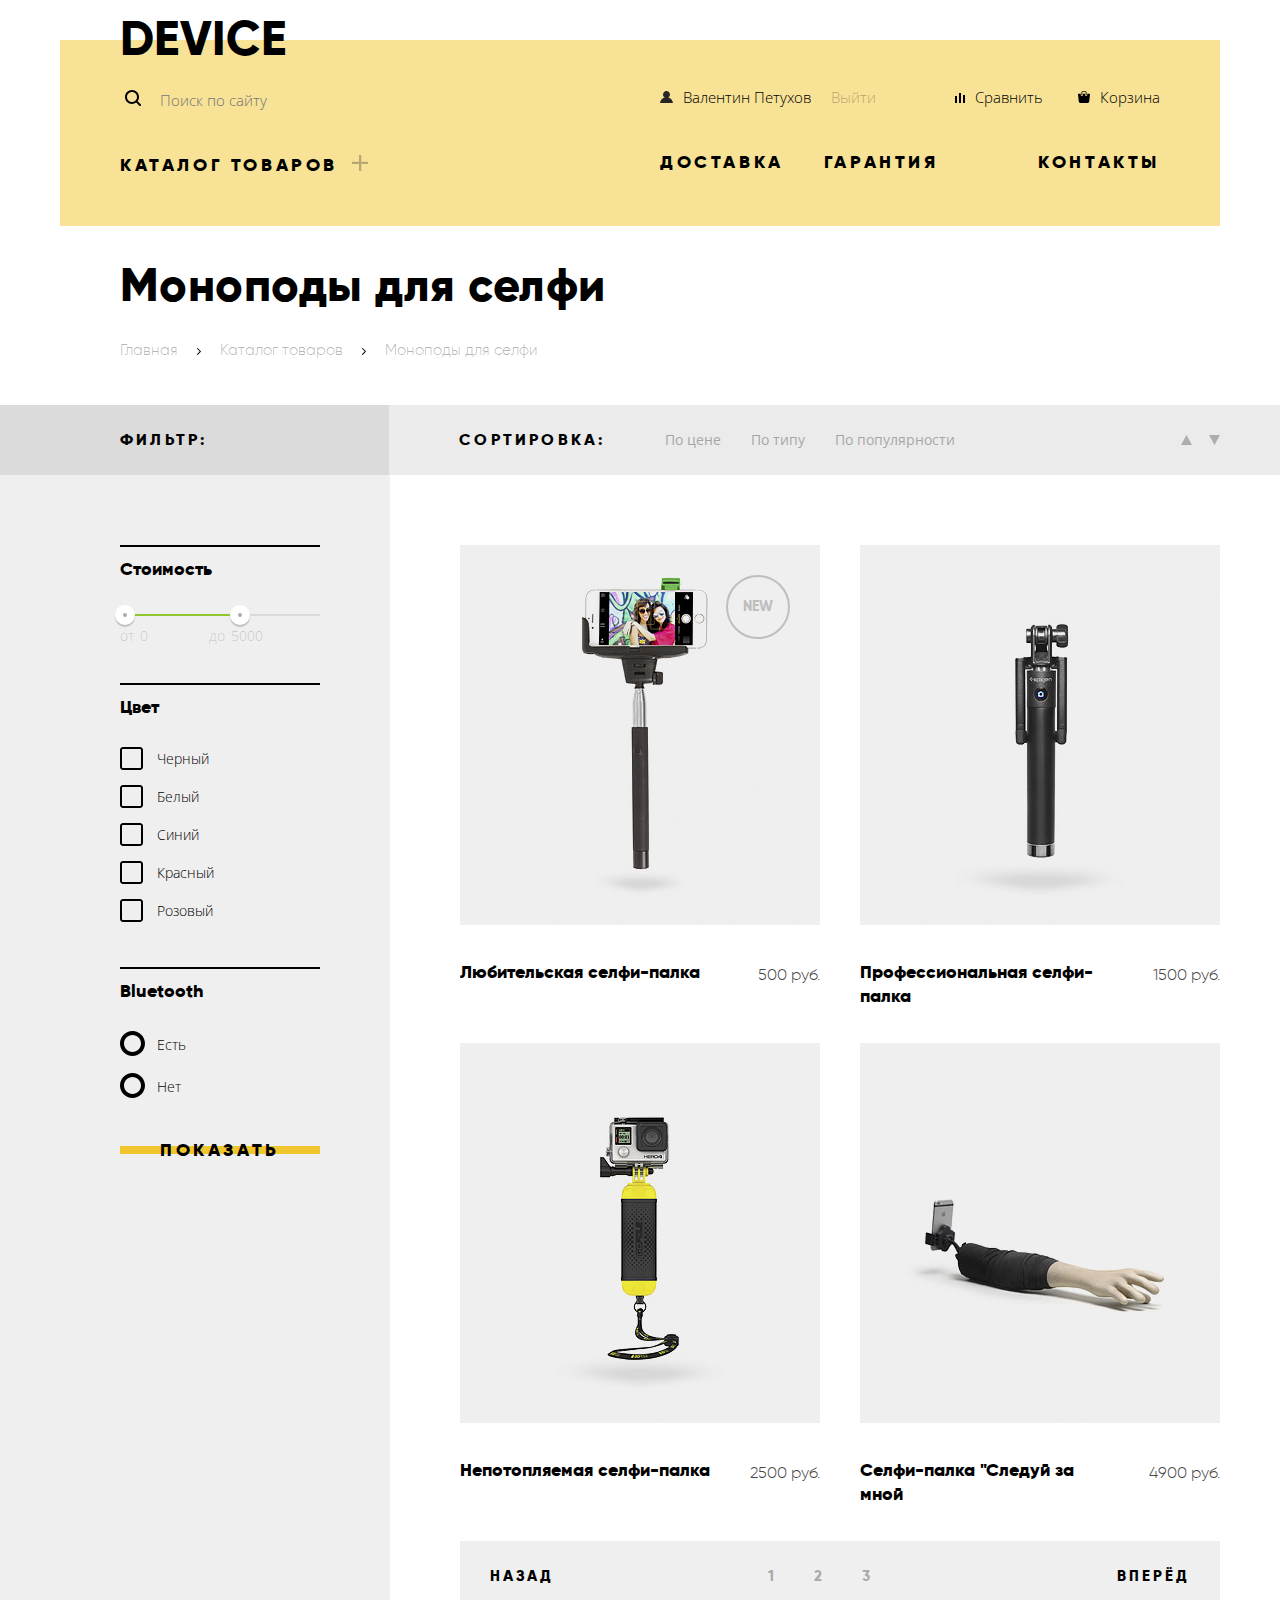
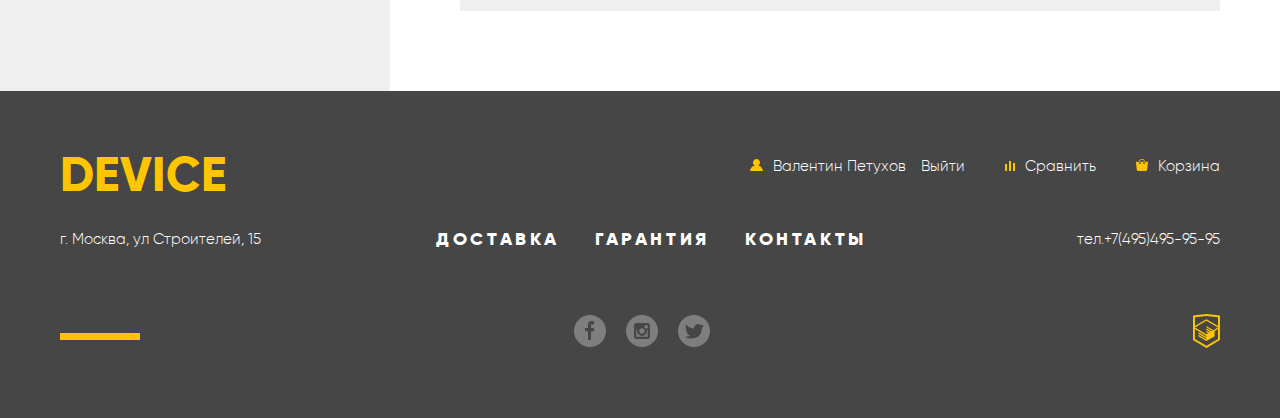
==== commit 3829b67a: "добавлен js для  попапов" ====
--- a/inner.html
+++ b/inner.html
@@ -4,14 +4,14 @@
 <head>
     <meta charset="utf-8">
     <title>HTML Academy: Девайс</title>
+    <link href="https://fonts.googleapis.com/css?family=Open+Sans:300,400&amp;subset=cyrillic" rel="stylesheet">
     <link href="css/normalize.css" rel="stylesheet">
     <link href="css/styles.css" rel="stylesheet">
-    <link href="https://fonts.googleapis.com/css?family=Open+Sans:300,400&amp;subset=cyrillic" rel="stylesheet">
 </head>
 
 <body>
     <header class="main-header layout-fixed">
-        <a href="/index.html" class="logo interactive">Device</a>
+        <a href="index.html" class="logo interactive">Device</a>
         <div class="header-yellow-bg">
             <div class="header-right-block">
                 <form action="#" method="get">
@@ -226,10 +226,10 @@
                                 <a class="interactive-go backward">Назад</a>
                                 <div class="pages">
                                     <a class="interactive-page page">1</a>
-                                    <a class="interactive-page page">2</a>
-                                    <a class="interactive-page page">3</a>
+                                    <a class="interactive-page page" href="#2">2</a>
+                                    <a class="interactive-page page" href="#3">3</a>
                                 </div>
-                                <a class="interactive-go forward">Вперёд</a>
+                                <a class="interactive-go forward" href="#forward">Вперёд</a>
                             </div>
                         </section>
                     </div>
@@ -242,7 +242,7 @@
             <section>
                 <h2 class="visually-hidden">Меню пользователя</h2>
                 <div class="footer-row footer-row1">
-                    <a href="#" class="footer-logo logo interactive">Device</a>
+                    <a href="index.html" class="footer-logo logo interactive">Device</a>
                     <ul class="footer-user-nav">
                         <li class="user-name">
                             <a class="interactive" href="#">
--- a/css/styles.css
+++ b/css/styles.css
@@ -2,7 +2,7 @@
     font-family: "Gilroy";
     src: url("../fonts/gilroyextrabold-webfont.eot");
     src: url("../fonts/gilroyextrabold-webfont.eot?#iefix") format("embedded-opentype"),
-         url("../fonts/gilroyextrabold-webfont.woff2") format("woff2");
+    url("../fonts/gilroyextrabold.woff2") format("woff2");
     font-weight: 700;
     font-style: normal;
 
@@ -12,7 +12,7 @@
     font-family: "Gilroy";
     src: url("../fonts/gilroylight-webfont.eot");
     src: url("../fonts/gilroylight-webfont.eot?#iefix") format("embedded-opentype"),
-         url("../fonts/gilroylight-webfont.woff2") format("woff2");
+    url("../fonts/gilroylight.woff2") format("woff2");
     font-weight: 300;
     font-style: normal;
 
@@ -34,8 +34,9 @@
 }
 
 body {
+    min-width: 1200px;
     padding: 0;
-    font-family: "Gilroy", "Open Sans", "Arial", sans-serif;
+    font-family: "Gilroy", "Open Sans", sans-serif;
     font-size: 15px;
     line-height: 30px;
     color: #000000;
@@ -63,14 +64,14 @@
 }
 
 .main-header {
-    padding-top: 24px;
+    padding-top: 40px;
 }
 
 .main-header .logo {
     position: absolute;
     display: block;
     margin-left: 60px;
-    top: 0;
+    top: 15px;
     z-index: 1;
 }
 
@@ -95,7 +96,7 @@
 .search-input {
     width: 310px;
     height: 50px;
-    font-family: "Open Sans", sans-serif;
+    font-family: "Open Sans", "Arial", sans-serif;
     font-weight: 300;
     color: rgba(0, 0, 0, 0.3);
     border: none;
@@ -167,7 +168,7 @@
 
 .catalog > h2 {
     margin: 0;
-    font-family: "Gilroy", sans-serif;
+    font-family: "Gilroy", "Arial", sans-serif;
     font-size: 18px;
     text-transform: uppercase;
     font-weight: 700;
@@ -202,7 +203,7 @@
 }
 
 .catalog-options ul {
-    font-family: "Open Sans", sans-serif;
+    font-family: "Open Sans", "Arial", sans-serif;
     font-weight: 300;
     width: 160px;
     margin-right: 40px;
@@ -237,7 +238,7 @@
 
 .user-navigation li {
     line-height: 15px;
-    font-family: "Open Sans", sans-serif;
+    font-family: "Open Sans", "Arial", sans-serif;
     font-weight: 300;
     flex-direction: row-reverse;
 }
@@ -252,7 +253,7 @@
 }
 
 .site-navigation {
-    font-family: "Gilroy", sans-serif;
+    font-family: "Gilroy", "Arial", sans-serif;
     font-size: 18px;
     text-transform: uppercase;
     font-weight: 700;
@@ -287,9 +288,9 @@
 .slides {
     min-height: 495px;
     position: relative;
-    background-image: -webkit-linear-gradient(#f7e296 110px, white 110px);
-    background-image: -o-linear-gradient(#f7e296 110px, white 110px);
-    background-image: linear-gradient(#f7e296 110px, white 110px);
+    background-image: -webkit-linear-gradient(#f7e296 115px, white 115px);
+    background-image: -o-linear-gradient(#f7e296 115px, white 115px);
+    background-image: linear-gradient(#f7e296 115px, white 115px);
 }
 
 .slide-img {
@@ -297,7 +298,7 @@
 }
 
 .slide1 {
-    display: none;
+    display: flex;
     -ms-flex-pack: distribute;
     justify-content: space-around;
 }
@@ -316,10 +317,9 @@
 }
 
 .slide2 {
-    display: -webkit-box;
-    display: -ms-flexbox;
-    display: flex;
-    -ms-flex-pack: distribute;
+
+    display: none;
+
     justify-content: space-around;
 }
 
@@ -387,7 +387,7 @@
 }
 
 .slide-text {
-    font-family: "Open Sans", sans-serif;
+    font-family: "Open Sans", "Arial", sans-serif;
     font-weight: 300;
     color: #464646;
     letter-spacing: 0.01em;
@@ -396,7 +396,7 @@
 }
 
 .promo-slider-table .options {
-    font-family: "Gilroy", sans-serif;
+    font-family: "Gilroy", "Arial", sans-serif;
     font-size: 36px;
     font-weight: 300;
     color: #464646;
@@ -408,7 +408,7 @@
 }
 
 .promo-slider-table .property {
-    font-family: "Open Sans", sans-serif;
+    font-family: "Open Sans", "Arial", sans-serif;
     font-size: 13px;
     font-weight: 300;
     color: #464646;
@@ -471,7 +471,7 @@
 
 .popular {
     margin-bottom: 80px;
-    margin-top: 92px;
+    margin-top: 100px;
 
 }
 
@@ -491,6 +491,10 @@
 .popular a {
     width: 160px;
     list-style: none;
+}
+
+.img-position img {
+    align-self: flex-end
 }
 
 .popular-image {
@@ -537,7 +541,7 @@
     background-image: -webkit-linear-gradient(transparent 100px, #e5e5e5 100px);
     background-image: -o-linear-gradient(transparent 100px, #e5e5e5 100px);
     background-image: linear-gradient(transparent 100px, #e5e5e5 100px);
-    padding-bottom: 70px;
+    padding-bottom: 65px;
 }
 
 .services-content {
@@ -586,7 +590,7 @@
 }
 
 .services-navigation li:active {
-    width: 285px;
+    width: 280px;
     background: #000000;
     color: #f7e184;
 }
@@ -608,14 +612,14 @@
 }
 
 .services-text p {
-    font-family: "Open sans", sans-serif;
+    font-family: "Open sans", "Arial", sans-serif;
     font-weight: 300;
     font-size: 15px;
     color: #464646;
 }
 
 .delivery {
-    display: none;
+    display: flex;
 }
 
 .delivery img {
@@ -633,9 +637,7 @@
 }
 
 .credit {
-    display: -webkit-box;
-    display: -ms-flexbox;
-    display: flex;
+    display: none;
 }
 
 .credit img {
@@ -650,7 +652,7 @@
 /*Brands*/
 
 .brands {
-    padding: 75px 0 80px;
+    padding: 80px 0;
 }
 
 .brands ul {
@@ -745,7 +747,7 @@
 
 .about-us p,
 .contacts p {
-    font-family: "Open Sans", sans-serif;
+    font-family: "Open Sans", "Arial", sans-serif;
     font-weight: 300;
     color: #464646;
     margin: 0;
@@ -765,7 +767,7 @@
     font-weight: 700;
     line-height: 40px;
     padding: 0;
-    margin-top: 40px;
+    margin-top: 35px;
     margin-left: 20px;
     list-style-type: circle;
     list-style-position: outside;
@@ -796,18 +798,72 @@
 }
 
 .contacts-map img {
-    margin-top: 15px
+    margin-top: 10px;
+    margin-bottom: 2px;
+}
+
+/*Попапы*/
+
+@keyframes bounce {
+    0% {
+        transform: translateY(-2000px);
+    }
+
+    70% {
+        transform: translateY(30px);
+    }
+
+    90% {
+        transform: translateY(-10px);
+    }
+
+    100% {
+        transform: translateY(0);
+    }
+}
+
+@keyframes shake {
+    0%,
+    100% {
+        transform: translateX(0);
+    }
+
+    10%,
+    30%,
+    50%,
+    70%,
+    90% {
+        transform: translateX(-10px);
+    }
+
+    20%,
+    40%,
+    60%,
+    80% {
+        transform: translateX(10px);
+    }
 }
 
 .map-popup {
-    top: 71%;
+    top: 190%;
     left: 50%;
     margin-left: -470px;
     display: none;
-}
-
-.contacts-map:active + .map-popup {
-    display: block;
+    line-height: 0;
+}
+
+.map-popup p {
+    position: absolute;
+    top: 0;
+    left: 0;
+    z-index: 1;
+    margin: 0;
+}
+
+.map-popup iframe {
+    position: relative;
+    z-index: 2;
+    border: none;
 }
 
 .modal {
@@ -835,10 +891,13 @@
 
 }
 
-.about-contacts-btn:active + .modal-write-us {
-    display: -webkit-box;
-    display: -ms-flexbox;
-    display: flex;
+.modal-show {
+    display: block;
+    animation: bounce 0.6s;
+}
+
+.modal-error {
+    animation: shake 0.6s;
 }
 
 .modal-close {
@@ -851,6 +910,7 @@
     border: 1px solid #F7E296;
     border-radius: 50%;
     opacity: 0.5;
+    z-index: 3;
 }
 
 .modal-close:hover {
@@ -940,7 +1000,7 @@
 }
 
 .modal-input {
-    font-family: "Open Sans", sans-serif;
+    font-family: "Open Sans", "Arial", sans-serif;
     font-weight: 400;
     font-size: 14px;
     color: rgba(0, 0, 0, 0.4);
@@ -973,6 +1033,7 @@
 /*Footer*/
 
 .page-footer {
+
     color: #ffffff;
     background-color: #464646;
     padding-top: 60px;
@@ -1052,7 +1113,7 @@
 }
 
 .footer-services {
-    font-family: "Gilroy", sans-serif;
+    font-family: "Gilroy", "Arial", sans-serif;
     text-transform: uppercase;
     font-size: 18px;
     font-weight: 700;
@@ -1270,7 +1331,7 @@
 }
 
 .filter-item label {
-    font-family: "Open Sans", sans-serif;
+    font-family: "Open Sans", "Arial", sans-serif;
     font-weight: 300;
     font-size: 14px;
     line-height: 23px;
@@ -1524,7 +1585,7 @@
 }
 
 .sort-item a {
-    font-family: "Open Sans", sans-serif;
+    font-family: "Open Sans", "Arial", sans-serif;
     font-weight: 400;
     font-size: 14px;
     color: rgb(0, 0, 0);
@@ -1662,7 +1723,7 @@
 }
 
 .in-compare {
-    font-family: "Open Sans", sans-serif;
+    font-family: "Open Sans", "Arial", sans-serif;
     font-weight: 300;
     font-size: 13px;
     color: rgba(0, 0, 0, 0.5)
@@ -1714,7 +1775,9 @@
 }
 
 .paginator a {
-    font-family: "Gilroy";
+    font-family: "Gilroy", "Arial", sans-serif;
+
+
     font-weight: 700;
     text-transform: uppercase;
     color: rgba(0, 0, 0, 0.3);
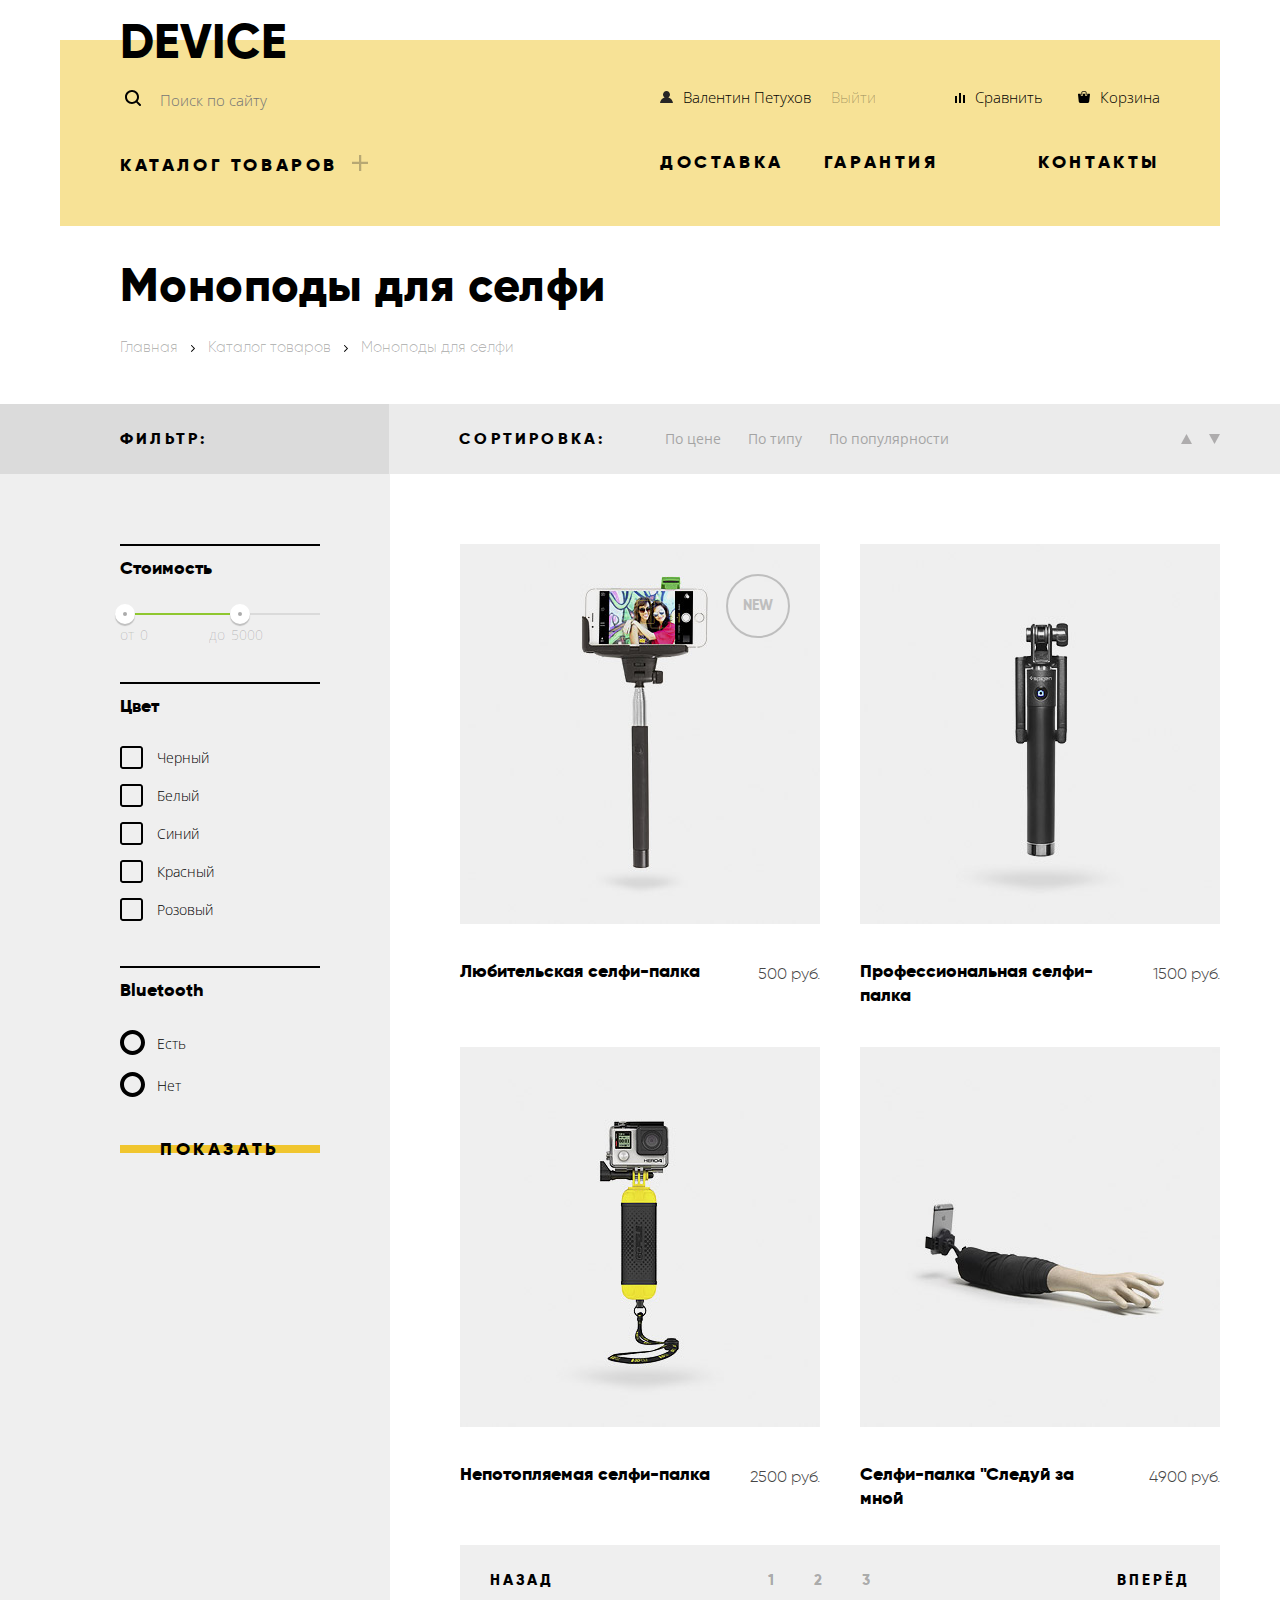
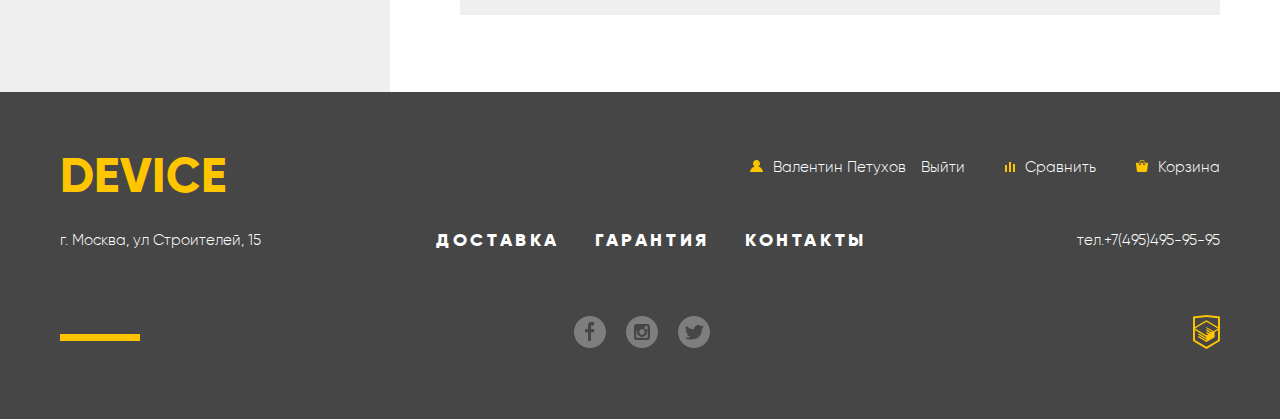
==== commit d90b3348: "минификация, префиксация" ====
--- a/inner.html
+++ b/inner.html
@@ -6,7 +6,7 @@
     <title>HTML Academy: Девайс</title>
     <link href="https://fonts.googleapis.com/css?family=Open+Sans:300,400&amp;subset=cyrillic" rel="stylesheet">
     <link href="css/normalize.css" rel="stylesheet">
-    <link href="css/styles.css" rel="stylesheet">
+    <link href="css/styles.min.css" rel="stylesheet">
 </head>
 
 <body>
@@ -26,7 +26,7 @@
                 <section class="catalog">
                     <h2 class="catalog-header">
                         <span class="interactive">Каталог товаров</span>
-                        <img src="img/menu/plus.png" alt="Раскрыть каталог">
+                        <img src="img/menu/plus.png" alt="Раскрыть каталог" width="16" height="16" />
                     </h2>
                     <div class="catalog-options">
                         <ul class="ul-reset">
@@ -48,7 +48,7 @@
                 <ul class="user-navigation ul-reset">
                     <li class="user-name">
                         <a class="interactive" href="#">
-                        <img src="img/menu/user.svg" alt="Войти">Валентин Петухов
+                        <img src="img/menu/user.svg" alt="Войти" width="13" height="12" />Валентин Петухов
                     </a>
                     </li>
                     <li class="logout">
@@ -56,12 +56,12 @@
                     </li>
                     <li class="compare">
                         <a class="interactive" href="#">
-                        <img src="img/menu/compare.svg" alt="Сравнить">Сравнить
+                        <img src="img/menu/compare.svg" alt="Сравнить" width="10" height="10" />Сравнить
                     </a>
                     </li>
                     <li class="cart">
                         <a class="interactive" href="#">
-                        <img src="img/menu/cart.svg" alt="Корзина">Корзина
+                        <img src="img/menu/cart.svg" alt="Корзина" width="12" height="12" />Корзина
                     </a>
                     </li>
                 </ul>
@@ -109,17 +109,17 @@
                         </ul>
                         <div class="arrows">
                             <a class="arrow interactive-sort">
-                             <svg version="1.1" xmlns="http://www.w3.org/2000/svg" xmlns:xlink="http://www.w3.org/1999/xlink" x="0px" y="0px"
-                                 width="11px" height="10px" viewBox="0 0 11 10" enable-background="new 0 0 11 10" xml:space="preserve">
-                            <polygon fill="#231F20" points="5.5,0 0,10 11,10 "/>
-                            </svg>
-                        </a>
+                                 <svg version="1.1" xmlns="http://www.w3.org/2000/svg" xmlns:xlink="http://www.w3.org/1999/xlink" x="0px" y="0px"
+                                     width="11px" height="10px" viewBox="0 0 11 10" enable-background="new 0 0 11 10" xml:space="preserve">
+                                <polygon fill="#231F20" points="5.5,0 0,10 11,10 "/>
+                                </svg>
+                            </a>
                             <a class="arrow interactive-sort">
-                            <svg version="1.1" xmlns="http://www.w3.org/2000/svg" xmlns:xlink="http://www.w3.org/1999/xlink" x="0px" y="0px"
-                                 width="11px" height="10px" viewBox="0 0 11 10" enable-background="new 0 0 11 10" xml:space="preserve">
-                            <polyline fill="#231F20" points="5.5,10 0,0 11,0 "/>
-                            </svg>
-                        </a>
+                                <svg version="1.1" xmlns="http://www.w3.org/2000/svg" xmlns:xlink="http://www.w3.org/1999/xlink" x="0px" y="0px"
+                                     width="11px" height="10px" viewBox="0 0 11 10" enable-background="new 0 0 11 10" xml:space="preserve">
+                                <polyline fill="#231F20" points="5.5,10 0,0 11,0 "/>
+                                </svg>
+                            </a>
                         </div>
                     </form>
                 </div>
@@ -141,11 +141,11 @@
                                         </div>
                                         <div class="price-controls">
                                             <label class="min-price"> от
-                                        <input type="text" name="min-price" value="0">
-                                        </label>
+                                                <input type="text" name="min-price" value="0">
+                                            </label>
                                             <label class="max-price">до
-                                        <input type="text" name="max-price" value="5000">
-                                        </label>
+                                                <input type="text" name="max-price" value="5000">
+                                            </label>
                                         </div>
                                     </li>
                                     <li class="item-color">
@@ -178,7 +178,7 @@
                             <h2 class="visually-hidden">Пункты</h2>
                             <ul class="ul-reset">
                                 <li class="item item-new">
-                                    <img src="img/items/item-1.jpg" alt="Любительская селфи-палка">
+                                    <img src="img/items/item-1.jpg" alt="Любительская селфи-палка" width="360" height="380" />
                                     <div class="item-subscribe">
                                         <a class="item-title" href="#">Любительская селфи-палка</a>
                                         <span class="price">500 руб.</span>
@@ -189,7 +189,7 @@
                                     </div>
                                 </li>
                                 <li class="item">
-                                    <img src="img/items/item-2.jpg" alt="Профессиональная селфи-палка">
+                                    <img src="img/items/item-2.jpg" alt="Профессиональная селфи-палка" width="360" height="380" />
                                     <div class="item-subscribe">
                                         <a class="item-title" href="#">Профессиональная селфи-палка</a>
                                         <span class="price">1500 руб.</span>
@@ -200,7 +200,7 @@
                                     </div>
                                 </li>
                                 <li class="item">
-                                    <img src="img/items/item-3.jpg" alt="Непотопляемая селфи-палка">
+                                    <img src="img/items/item-3.jpg" alt="Непотопляемая селфи-палка" width="360" height="380" />
                                     <div class="item-subscribe">
                                         <a class="item-title" href="#">Непотопляемая селфи-палка</a>
                                         <span class="price">2500 руб.</span>
@@ -211,7 +211,7 @@
                                     </div>
                                 </li>
                                 <li class="item">
-                                    <img src="img/items/item-4.jpg" alt="Следуй за мной">
+                                    <img src="img/items/item-4.jpg" alt="Следуй за мной" width="360" height="380" />
                                     <div class="item-subscribe">
                                         <a class="item-title" href="#">Селфи-палка "Следуй за мной</a>
                                         <span class="price">4900 руб.</span>
@@ -302,13 +302,19 @@
                 <div class="footer-row footer-row3">
                     <ul class="footer-social">
                         <li id="facebook">
-                            <a class="footer-social-img" href="#"><img src="img/social/fb.svg" alt="Фейсбук"></a>
+                            <a class="footer-social-img" href="#">
+                                <img src="img/social/fb.svg" alt="Фейсбук" width="32" height="32" />
+                            </a>
                         </li>
                         <li id="instagram">
-                            <a class="footer-social-img" href="#"><img src="img/social/insta.svg" alt="Инстаграм"></a>
+                            <a class="footer-social-img" href="#">
+                                <img src="img/social/insta.svg" alt="Инстаграм" width="32" height="32" />
+                            </a>
                         </li>
                         <li id="twitter">
-                            <a class="footer-social-img" href="#"><img src="img/social/twitter.svg" alt="Твиттер"></a>
+                            <a class="footer-social-img" href="#">
+                                <img src="img/social/twitter.svg" alt="Твиттер" width="32" height="32" />
+                            </a>
                         </li>
                     </ul>
                     <a class="interactive" href="https://htmlacademy.ru/intensive/htmlcss">
--- a/css/styles.min.css
+++ b/css/styles.min.css
@@ -0,0 +1 @@
+@font-face {font-family: "Gilroy";src: url("../fonts/gilroyextrabold-webfont.eot");src: url("../fonts/gilroyextrabold-webfont.eot?#iefix") format("embedded-opentype"), url("../fonts/gilroyextrabold.woff2") format("woff2");font-weight: 700;font-style: normal;}@font-face {font-family: "Gilroy";src: url("../fonts/gilroylight-webfont.eot");src: url("../fonts/gilroylight-webfont.eot?#iefix") format("embedded-opentype"), url("../fonts/gilroylight.woff2") format("woff2");font-weight: 300;font-style: normal;}.visually-hidden {visibility: hidden;width: 0;height: 0;margin: 0;padding: 0;line-height: 0;}.ul-reset {margin: 0;padding: 0;list-style: none;}body {min-width: 1200px;padding: 0;font-family: "Gilroy", "Open Sans", sans-serif;font-size: 15px;line-height: 30px;color: #000000;background-color: #ffffff;}a {text-decoration: none;color: #000000;}.layout-fixed {margin: 0 auto;width: 1160px;padding: 0 20px;}.logo {font-size: 48px;text-transform: uppercase;font-weight: 700;line-height: 48px;letter-spacing: 0.01em;}.main-header {padding-top: 40px;}.main-header .logo {position: absolute;display: block;margin-left: 60px;top: 18px;z-index: 1;}.header-yellow-bg {position: relative;height: 186px;background-color: #f7e296;padding: 0 60px;display: -webkit-box;display: -ms-flexbox;display: flex;-webkit-box-pack: justify;-ms-flex-pack: justify;justify-content: space-between;}.header-right-block form {line-height: 0;}.search-input {width: 310px;height: 50px;font-family: "Open Sans", "Arial", sans-serif;font-weight: 300;color: rgba(0, 0, 0, 0.3);border: none;outline: none;background: url(../img/menu/search.svg) no-repeat;background-position: 5px 15px;background-color: #f7e296;padding-left: 40px;margin-top: 35px;padding-top: 0;padding-bottom: 0;}.search-input:hover {color: rgba(0, 0, 0, 0.6);}.input-form {width: 440px;height: 50px;}.input-form input:focus {color: #000000;border-bottom: 2px solid black;}.search-input:focus + input {display: inline-block;vertical-align: bottom;}.search-button {width: 85px;height: 50px;border: 2px solid black;background: none;padding: 0;margin-left: -4px;display: none;-webkit-box-sizing: border-box;box-sizing: border-box;outline: none;}.search-button:hover {color: #ffffff;background: #000000;}.search-button:active {color: rgba(0, 0, 0, 0.3);background: #000000;display: inline-block;vertical-align: bottom;}.catalog, .catalog-options, .user-navigation, .site-navigation {list-style: none;}.catalog {margin-top: 60px;}.catalog > h2 {margin: 0;font-family: "Gilroy", "Arial", sans-serif;font-size: 18px;text-transform: uppercase;font-weight: 700;letter-spacing: 0.2em;width: 300px;}.catalog img {margin-left: 5px;opacity: 0.3;}.catalog-options {width: 100%;height: 130px;background-color: #f7e296;display: none;margin-top: 26px;position: absolute;left: 0;padding-left: 60px;-webkit-box-sizing: border-box;box-sizing: border-box;}.catalog-header:hover + .catalog-options {display: -webkit-box;display: -ms-flexbox;display: flex;z-index: 2;}.catalog-options ul {font-family: "Open Sans", "Arial", sans-serif;font-weight: 300;width: 160px;margin-right: 40px;}.catalog-options ul:first-child {width: 200px;}.main-navigation {width: 500px;display: -webkit-box;display: -ms-flexbox;display: flex;-webkit-box-orient: vertical;-webkit-box-direction: normal;-ms-flex-direction: column;flex-direction: column;margin-top: 50px;}.user-navigation, .site-navigation {display: -webkit-box;display: -ms-flexbox;display: flex;}.user-navigation img {margin-right: 10px;}.user-navigation li {line-height: 15px;font-family: "Open Sans", "Arial", sans-serif;font-weight: 300;-webkit-box-orient: horizontal;-webkit-box-direction: reverse;-ms-flex-direction: row-reverse;flex-direction: row-reverse;}.user-navigation .login-link {margin-right: auto;margin-left: 0;}.user-navigation li {margin-left: 35px;}.site-navigation {font-family: "Gilroy", "Arial", sans-serif;font-size: 18px;text-transform: uppercase;font-weight: 700;letter-spacing: 0.2em;margin-top: 42px;}.site-navigation li {margin-right: 40px;}.site-navigation .contacts-nav {margin-left: auto;margin-right: 0;}.interactive:hover, .interactive:focus {opacity: 0.6;}.interactive:active {opacity: 0.3;}main {position: relative;}.slides {min-height: 495px;position: relative;background-image: -webkit-linear-gradient(#f7e296 115px, white 115px);background-image: -o-linear-gradient(#f7e296 115px, white 115px);background-image: linear-gradient(#f7e296 115px, white 115px);}.slide-img {width: 560px;}.slide1 {display: -webkit-box;display: -ms-flexbox;display: flex;-ms-flex-pack: distribute;justify-content: space-around;}.slide1 img {margin-left: 35px;}.slide1 .slide-info {margin-top: 38px;margin-left: 15px;}.slide1 .lead {width: 399px;}.slide2 {display: none;-ms-flex-pack: distribute;justify-content: space-around;}.slide2 img {margin-top: 15px;margin-left: 55px;}.slide2 .slide-info {margin-top: 38px;margin-left: 15px;}.slide2 .lead {width: 260px;}.slide3 {display: none;-ms-flex-pack: distribute;justify-content: space-around;}.slide3 img {margin-top: 65px;}.slide3 .slide-info {margin-top: 38px;padding-right: 35px;}.bw-number {position: absolute;top: 60px;right: 50px;font-weight: 700;font-size: 179px;color: white;}.lead {position: relative;width: 505px;font-weight: 700;font-size: 47px;line-height: 56px;letter-spacing: 0.01em;margin: 0;padding: 0;}.slide-info {width: 500px;}.slide-info::before {content: "";display: block;width: 100px;height: 7px;background: white;margin-bottom: 35px;}.slide-text {font-family: "Open Sans", "Arial", sans-serif;font-weight: 300;color: #464646;letter-spacing: 0.01em;margin-top: 22px;margin-bottom: 42px;}.promo-slider-table .options {font-family: "Gilroy", "Arial", sans-serif;font-size: 36px;font-weight: 300;color: #464646;}.options td {padding-right: 60px;padding-bottom: 10px;}.promo-slider-table .property {font-family: "Open Sans", "Arial", sans-serif;font-size: 13px;font-weight: 300;color: #464646;}.slider-button {display: block;width: 220px;font-size: 18px;text-transform: uppercase;font-weight: 700;text-align: center;color: #000000;letter-spacing: 0.2em;line-height: 40px;background-image: -webkit-gradient(linear, left top, left bottom, color-stop(40%, transparent), color-stop(40%, #f0c52e), color-stop(60%, #f0c52e), color-stop(60%, transparent));background-image: -webkit-linear-gradient(transparent 40%, #f0c52e 40%, #f0c52e 60%, transparent 60%);background-image: -o-linear-gradient(transparent 40%, #f0c52e 40%, #f0c52e 60%, transparent 60%);background-image: linear-gradient(transparent 40%, #f0c52e 40%, #f0c52e 60%, transparent 60%);border: none;padding: 0;margin-bottom: 55px;}.radio-group {display: inline-block;position: absolute;top: 320px;right: 85px;vertical-align: middle;}.radio-group input[type="radio"] {display: none;}.radio-group input[type="radio"] + label::before {content: "";display: inline-block;vertical-align: middle;height: 10px;width: 10px;margin-left: 20px;background-image: url("../img/promo_slider/slider-button-empty.svg");background-size: cover;background-repeat: no-repeat;}.radio-group input[type="radio"]:checked + label::before {content: "";display: inline-block;vertical-align: middle;height: 10px;width: 10px;margin-left: 20px;background-image: url("../img/promo_slider/slider-button.svg");background-size: cover;background-repeat: no-repeat;}.popular {margin-bottom: 80px;margin-top: 100px;}.popular-wrapper {display: -webkit-box;display: -ms-flexbox;display: flex;-webkit-box-orient: horizontal;-webkit-box-direction: normal;-ms-flex-direction: row;flex-direction: row;-webkit-box-pack: justify;-ms-flex-pack: justify;justify-content: space-between;}.popular a {width: 160px;list-style: none;}.img-position img {-ms-flex-item-align: end;align-self: flex-end }.popular-image {width: 160px;height: 160px;display: -webkit-box;display: -ms-flexbox;display: flex;-webkit-box-pack: center;-ms-flex-pack: center;justify-content: center;-webkit-box-align: center;-ms-flex-align: center;align-items: center;background-color: #f7e296;margin-bottom: 35px;}.popular h3 {font-size: 18px;font-weight: 700;line-height: 24px;margin: 0;text-align: left;}.popular-image:hover, .popular-image:focus {background-color: #f0c52e;}.tile:active img, .tile:active h3 {opacity: 0.3;color: rgba(0, 0, 0, 0.3);}.services {background-image: -webkit-linear-gradient(transparent 100px, #e5e5e5 100px);background-image: -o-linear-gradient(transparent 100px, #e5e5e5 100px);background-image: linear-gradient(transparent 100px, #e5e5e5 100px);padding-bottom: 65px;}.services-content {display: -webkit-box;display: -ms-flexbox;display: flex;-webkit-box-orient: horizontal;-webkit-box-direction: normal;-ms-flex-direction: row;flex-direction: row;}.services-navigation {width: 275px;min-height: 320px;border-right: 7px solid black;}.services-navigation ul {padding: 0;margin-top: 80px;}.services-navigation li {width: 160px;list-style: none;font-size: 18px;text-transform: uppercase;font-weight: 700;text-align: center;letter-spacing: 0.2em;line-height: 40px;background-image: -webkit-gradient(linear, left top, left bottom, color-stop(40%, transparent), color-stop(40%, #f0c52e), color-stop(60%, #f0c52e), color-stop(60%, transparent));background-image: -webkit-linear-gradient(transparent 40%, #f0c52e 40%, #f0c52e 60%, transparent 60%);background-image: -o-linear-gradient(transparent 40%, #f0c52e 40%, #f0c52e 60%, transparent 60%);background-image: linear-gradient(transparent 40%, #f0c52e 40%, #f0c52e 60%, transparent 60%);border: none;cursor: pointer;padding: 0;margin-bottom: 25px;}.services-navigation li:hover {background: #f0c52e;}.services-navigation li:active {width: 280px;background: #000000;color: #f7e184;}.services-text {width: 450px;padding-left: 55px;margin-left: 65px;margin-top: 70px;}.services-text h3 {margin: 0;padding: 0;font-weight: 700;font-size: 47px;line-height: 48px;margin-bottom: 35px;}.services-text p {font-family: "Open sans", "Arial", sans-serif;font-weight: 300;font-size: 15px;color: #464646;}.delivery {display: -webkit-box;display: -ms-flexbox;display: flex;}.delivery img {margin-left: 105px;margin-top: 85px }.warranty {display: none;}.warranty img {margin-left: 90px;margin-top: 60px }.credit {display: none;}.credit img {margin-left: 80px;margin-top: 60px }.credit p {width: 425px;}.brands {padding: 80px 0;}.brands ul {display: -webkit-box;display: -ms-flexbox;display: flex;-webkit-box-pack: justify;-ms-flex-pack: justify;justify-content: space-between;padding: 0;}.brands li {list-style: none;}.brand a {display: block;width: 260px;height: 100px;}.brand .dji {background-image: url(../img/logotypes-black/logo-1.png);opacity: 0.2;}.brands .dji:hover {background-image: url(../img/logotypes_colored/logo-1.png);opacity: 1;}.brands .sp-gadgets {background: url(../img/logotypes-black/logo-2.png) no-repeat;opacity: 0.2;}.brands .sp-gadgets:hover {background-image: url(../img/logotypes_colored/logo-2.png);opacity: 1;}.brands .go-pro {background: url(../img/logotypes-black/logo-3.png) no-repeat;opacity: 0.2;}.brands .go-pro:hover {background-image: url(../img/logotypes_colored/logo-3.png);opacity: 1;}.brands .vive {background: url(../img/logotypes-black/logo-4.png) no-repeat;opacity: 0.2;}.brands .vive:hover {background-image: url(../img/logotypes_colored/logo-4.png);opacity: 1;}.about-contacts {display: -webkit-box;display: -ms-flexbox;display: flex;-webkit-box-pack: justify;-ms-flex-pack: justify;justify-content: space-between;}.about-us::before, .contacts::before {content: "";display: block;width: 80px;height: 7px;background: black;margin-bottom: 55px;}.about-us h3, .contacts h3 {font-weight: 700;font-size: 47px;margin: 0;margin-bottom: 50px;}.about-us p, .contacts p {font-family: "Open Sans", "Arial", sans-serif;font-weight: 300;color: #464646;margin: 0;margin-bottom: 30px;}.about-us {width: 460px;}.contacts {width: 560px;}.shipping-companies {font-size: 16px;font-weight: 700;line-height: 40px;padding: 0;margin-top: 35px;margin-left: 20px;list-style-type: circle;list-style-position: outside;}.shipping-companies li {padding-left: 20px;}.about-contacts-btn {display: block;width: 260px;font-size: 18px;text-transform: uppercase;font-weight: 700;text-align: center;color: #000000;letter-spacing: 0.2em;line-height: 40px;background-image: -webkit-gradient(linear, left top, left bottom, color-stop(40%, transparent), color-stop(40%, #f0c52e), color-stop(60%, #f0c52e), color-stop(60%, transparent));background-image: -webkit-linear-gradient(transparent 40%, #f0c52e 40%, #f0c52e 60%, transparent 60%);background-image: -o-linear-gradient(transparent 40%, #f0c52e 40%, #f0c52e 60%, transparent 60%);background-image: linear-gradient(transparent 40%, #f0c52e 40%, #f0c52e 60%, transparent 60%);border: none;padding: 0;margin-top: 55px;margin-bottom: 80px;}.contacts-map img {margin-top: 10px;margin-bottom: 2px;}@-webkit-keyframes bounce {0% {-webkit-transform: translateY(-2000px);transform: translateY(-2000px);}70% {-webkit-transform: translateY(30px);transform: translateY(30px);}90% {-webkit-transform: translateY(-10px);transform: translateY(-10px);}100% {-webkit-transform: translateY(0);transform: translateY(0);}}@keyframes bounce {0% {-webkit-transform: translateY(-2000px);transform: translateY(-2000px);}70% {-webkit-transform: translateY(30px);transform: translateY(30px);}90% {-webkit-transform: translateY(-10px);transform: translateY(-10px);}100% {-webkit-transform: translateY(0);transform: translateY(0);}}@-webkit-keyframes shake {0%, 100% {-webkit-transform: translateX(0);transform: translateX(0);}10%, 30%, 50%, 70%, 90% {-webkit-transform: translateX(-10px);transform: translateX(-10px);}20%, 40%, 60%, 80% {-webkit-transform: translateX(10px);transform: translateX(10px);}}@keyframes shake {0%, 100% {-webkit-transform: translateX(0);transform: translateX(0);}10%, 30%, 50%, 70%, 90% {-webkit-transform: translateX(-10px);transform: translateX(-10px);}20%, 40%, 60%, 80% {-webkit-transform: translateX(10px);transform: translateX(10px);}}.map-popup {top: 190%;left: 50%;margin-left: -470px;display: none;line-height: 0;}.map-popup p {position: absolute;top: 0;left: 0;z-index: 1;margin: 0;}.map-popup iframe {position: relative;z-index: 2;border: none;}.modal {position: absolute;-webkit-box-shadow: 0 10px 20px 10px rgba(0, 0, 0, 0.2);box-shadow: 0 10px 20px 10px rgba(0, 0, 0, 0.2);}.modal-write-us {position: fixed;top: 30%;left: 50%;margin-top: -50px;margin-left: -425px;padding: 100px 109px 80px 90px;font-size: 18px;font-weight: 700;color: black;display: none;-webkit-box-orient: vertical;-webkit-box-direction: normal;-ms-flex-direction: column;flex-direction: column;background-color: white;}.modal-show {display: block;-webkit-animation: bounce 0.6s;animation: bounce 0.6s;}.modal-error {-webkit-animation: shake 0.6s;animation: shake 0.6s;}.modal-close {position: absolute;right: 20px;top: 30px;width: 50px;height: 50px;background: #F7E296;border: 1px solid #F7E296;border-radius: 50%;opacity: 0.5;z-index: 3;}.modal-close:hover {opacity: 1;}.modal-close:active {opacity: 0.3;}.modal-close:before, .modal-close:after {position: absolute;top: 10px;left: 23px;content: " ";height: 30px;width: 3px;background-color: white;}.modal-close:before {-webkit-transform: rotate(45deg);-ms-transform: rotate(45deg);transform: rotate(45deg);}.modal-close:after {-webkit-transform: rotate(-45deg);-ms-transform: rotate(-45deg);transform: rotate(-45deg);}.modal-row1 {display: -webkit-box;display: -ms-flexbox;display: flex;-webkit-box-pack: justify;-ms-flex-pack: justify;justify-content: space-between;}.form-group {display: -webkit-box;display: -ms-flexbox;display: flex;-webkit-box-orient: vertical;-webkit-box-direction: normal;-ms-flex-direction: column;flex-direction: column;}.modal-row1 input {width: 360px;height: 50px;margin-top: 15px;}.modal-row1 input:hover, .modal-row2 textarea:hover {opacity: 0.8;}.modal-row1 input:focus, .modal-row2 textarea:focus {background: white;border: 3px solid #EFC52D;}.modal-row1 input:invalid, .modal-row2 textarea:invalid {background: #ECB4B4;opacity: 0.5;}.modal-row2 {margin-top: 38px;}.modal-row2 textarea {width: 760px;height: 155px;padding-top: 17px;margin-top: 10px;margin-bottom: 45px;}.modal-input {font-family: "Open Sans", "Arial", sans-serif;font-weight: 400;font-size: 14px;color: rgba(0, 0, 0, 0.4);padding-left: 20px;background-color: #E5E5E5;border: 3px solid transparent;opacity: 0.5;-webkit-box-sizing: border-box;box-sizing: border-box;}.modal-button {width: 200px;font-size: 18px;text-transform: uppercase;font-weight: 700;text-align: center;color: #000000;letter-spacing: 0.2em;line-height: 40px;background-color: transparent;background-image: -webkit-gradient(linear, left top, left bottom, color-stop(40%, transparent), color-stop(40%, #f0c52e), color-stop(60%, #f0c52e), color-stop(60%, transparent));background-image: -webkit-linear-gradient(transparent 40%, #f0c52e 40%, #f0c52e 60%, transparent 60%);background-image: -o-linear-gradient(transparent 40%, #f0c52e 40%, #f0c52e 60%, transparent 60%);background-image: linear-gradient(transparent 40%, #f0c52e 40%, #f0c52e 60%, transparent 60%);border: none;padding: 0;}.page-footer {color: #ffffff;background-color: #464646;padding-top: 60px;padding-bottom: 60px;}.page-footer section a:not(.logo) {color: #ffffff;}.page-footer li {list-style: none;}.footer-row .logo {color: #ffc600;line-height: 48px;}.footer-row {display: -webkit-box;display: -ms-flexbox;display: flex;-webkit-box-pack: justify;-ms-flex-pack: justify;justify-content: space-between;}.footer-row1 {margin-bottom: 25px;}.footer-user-nav {padding: 0;margin: 0;display: -webkit-box;display: -ms-flexbox;display: flex;}.footer-user-nav li {margin-right: 40px;}.footer-user-nav svg {margin-right: 10px;}.footer-user-nav .user-name {margin-right: 15px;}.footer-user-nav .cart {margin-right: 0;}.footer-row2 {margin-bottom: 60px;}.footer-services, .footer-social {padding: 0;margin: 0;display: -webkit-box;display: -ms-flexbox;display: flex;-webkit-box-orient: horizontal;-webkit-box-direction: normal;-ms-flex-direction: row;flex-direction: row;-webkit-box-pack: justify;-ms-flex-pack: justify;justify-content: space-between;}.footer-services {font-family: "Gilroy", "Arial", sans-serif;text-transform: uppercase;font-size: 18px;font-weight: 700;letter-spacing: 0.2em;}.footer-services li {display: inline-block;margin-right: 35px;vertical-align: middle;}.footer-row3 {-webkit-box-align: center;-ms-flex-align: center;align-items: center;}.footer-row3::before {content: "";width: 80px;height: 7px;background: #FFC303;}.footer-social {margin-right: 30px;}.footer-social li {margin-right: 20px;display: inline-block;vertical-align: middle;}.footer-social-img {opacity: 0.3;}.footer-social-img:hover, .footer-social-img:focus {opacity: 0.6;}.footer-social-img:active {opacity: 0.1;}.user-navigation .user-name {margin-right: 20px;margin-left: 0;}.user-navigation .logout {margin-left: 0;margin-right: auto;}.logout a {color: rgba(0, 0, 0, 0.3);}.page-header {margin-bottom: 42px;}.page-header h1 {margin: 0;padding: 0;font-size: 47px;font-weight: 700;line-height: 48px;letter-spacing: 0.01em;margin-top: 35px;margin-bottom: 22px;margin-left: 60px;}.breadcrumbs {margin-left: 60px;}.breadcrumbs li {display: inline-block;margin-right: 9px;vertical-align: middle;}.breadcrumbs li + li::before {content: "";display: inline-block;vertical-align: middle;width: 4px;height: 7px;margin-right: 9px;background-image: url(../img/nav-arrow.svg);background-repeat: no-repeat;}.breadcrumbs li a {color: rgba(0, 0, 0, 0.3);}.interactive-breadcrumbs:hover, .interactive-breadcrumbs:focus {color: rgba(0, 0, 0, 0.6);}.interactive-breadcrumbs:active {opacity: 0.1;}.page-content {display: -webkit-box;display: -ms-flexbox;display: flex;-webkit-box-orient: vertical;-webkit-box-direction: normal;-ms-flex-direction: column;flex-direction: column;}.container {display: -webkit-box;display: -ms-flexbox;display: flex;}.left {width: 29% }.right {width: 67%;padding-left: 70px;}.top-row {background-image: -webkit-gradient(linear, left top, right top, color-stop(50%, #dbdbdb), color-stop(50%, #ebebeb));background-image: -webkit-linear-gradient(left, #dbdbdb 50%, #ebebeb 50%);background-image: -o-linear-gradient(left, #dbdbdb 50%, #ebebeb 50%);background-image: linear-gradient(to right, #dbdbdb 50%, #ebebeb 50%) }.bottom-row {background-image: -webkit-gradient(linear, left top, right top, color-stop(50%, #efefef), color-stop(50%, white));background-image: -webkit-linear-gradient(left, #efefef 50%, white 50%);background-image: -o-linear-gradient(left, #efefef 50%, white 50%);background-image: linear-gradient(to right, #efefef 50%, white 50%) }.grey-row {background: #ebebeb;}.white-row {background: white;}.filter {padding: 0;margin: 0;padding-left: 60px }.left h2, .sort h2 {font-weight: 700;font-size: 16px;line-height: 70px;text-transform: uppercase;letter-spacing: 0.2em;margin: 0;}.left h2 {margin-left: 60px;}.filter-content {padding-top: 70px;padding-right: 70px;}.filter-item h3 {padding: 0;margin: 0;font-size: 18px;font-weight: 700;margin-bottom: 25px;}.item-color::before, .bluetooth::before, .item-price::before {content: "";display: block;width: 200px;height: 2px;background: black;margin-bottom: 7px;}.filter-item label {font-family: "Open Sans", "Arial", sans-serif;font-weight: 300;font-size: 14px;line-height: 23px;cursor: pointer;margin-bottom: 15px;}.price-controls {cursor: pointer;}.price-controls label {display: inline-block;vertical-align: bottom;font-size: 14px;line-height: 38px;vertical-align: top;cursor: pointer;font-weight: 300;color: rgba(0, 0, 0, 0.2) }.price-controls .min-price, .price-controls .max-price {width: 85px;}.price-controls input {width: 50px;margin: 0;color: inherit;font: inherit;background: none;border: none;}.range-controls {position: relative;margin-top: 30px;}.range-controls .scale {height: 2px;background: #DADADA;}.range-controls .bar {width: 55%;height: 2px;background: #8FC72F;}.range-toggle {position: absolute;top: -9px;width: 4px;height: 4px;background: #ababab;border: 8px solid #ffffff;border-radius: 50%;-webkit-box-shadow: 0 2px 1px 0 rgba(0, 1, 1, 0.2);box-shadow: 0 2px 1px 0 rgba(0, 1, 1, 0.2);cursor: pointer;}.range-toggle-min {left: -5px;}.range-toggle-max {left: 55%;}.item-color {margin-top: 12px;}.item-color label, .bluetooth label {display: -webkit-box;display: -ms-flexbox;display: flex;-webkit-box-orient: horizontal;-webkit-box-direction: normal;-ms-flex-direction: row;flex-direction: row;-webkit-box-align: center;-ms-flex-align: center;align-items: center;}.filter-item input[type="checkbox"], .filter-item input[type="radio"] {display: none;}.item-color label:before {content: "";display: inline-block;vertical-align: middle;height: 23px;width: 27px;margin-right: 10px;background-image: url(../img/checkbox-off.svg);background-repeat: no-repeat;}.item-color input[type="checkbox"]:checked + label:before {content: "";width: 27px;height: 23px;margin-right: 10px;background-image: url("../img/checkbox-on.svg");background-repeat: no-repeat;}.item-color input[type="checkbox"]:disabled + label:before {content: "";height: 23px;width: 27px;margin-right: 10px;background-image: url(../img/checkbox-on.svg);background-repeat: no-repeat;opacity: 0.25;}.item-color input[type="checkbox"]:disabled + label:before {content: "";display: inline-block;vertical-align: middle;height: 23px;width: 27px;margin-right: 10px;background-image: url(../img/checkbox-off.svg);background-repeat: no-repeat;opacity: 0.25;}.bluetooth {margin-top: 45px;}.bluetooth label:before {content: "";display: inline-block;vertical-align: middle;height: 27px;width: 27px;margin-right: 10px;background-image: url("../img/radio-off.svg");background-repeat: no-repeat;}.bluetooth input[type="radio"]:checked + label:before {content: "";display: inline-block;vertical-align: middle;height: 27px;width: 27px;margin-right: 10px;background-image: url("../img/radio-on.svg");background-repeat: no-repeat;}.bluetooth input[type="radio"]:disabled + label:before {content: "";display: inline-block;vertical-align: middle;height: 27px;width: 27px;margin-right: 10px;background-image: url(../img/radio-off.svg);background-repeat: no-repeat;opacity: 0.25;}.interactive-filter input:hover, .interactive-filter:focus {opacity: 0.6;}.interactive-filter:active {opacity: 1;}.filter-button {display: block;width: 200px;font-size: 18px;text-transform: uppercase;font-weight: 700;text-align: center;color: #000000;letter-spacing: 0.2em;line-height: 40px;background-color: transparent;background-image: -webkit-gradient(linear, left top, left bottom, color-stop(40%, transparent), color-stop(40%, #f0c52e), color-stop(60%, #f0c52e), color-stop(60%, transparent));background-image: -webkit-linear-gradient(transparent 40%, #f0c52e 40%, #f0c52e 60%, transparent 60%);background-image: -o-linear-gradient(transparent 40%, #f0c52e 40%, #f0c52e 60%, transparent 60%);background-image: linear-gradient(transparent 40%, #f0c52e 40%, #f0c52e 60%, transparent 60%);border: none;padding: 0;margin-top: 30px;}.interactive-button:hover, .interactive-button:focus {background: #f0c52e;color: rgba(0, 0, 0, 0.6);}.interactive-button:active {color: rgba(0, 0, 0, 0.3);}.sort {display: -webkit-box;display: -ms-flexbox;display: flex;-webkit-box-orient: horizontal;-webkit-box-direction: normal;-ms-flex-direction: row;flex-direction: row;-webkit-box-align: baseline;-ms-flex-align: baseline;align-items: baseline;}.sort h2 {margin-right: 60px;}.sort-items {display: -webkit-box;display: -ms-flexbox;display: flex;-webkit-box-pack: justify;-ms-flex-pack: justify;justify-content: space-between;}.sort-item a {font-family: "Open Sans", "Arial", sans-serif;font-weight: 400;font-size: 14px;color: rgb(0, 0, 0);opacity: 0.3;margin-right: 27px;}.arrows {margin-left: auto;cursor: pointer;}.arrow {margin-left: 13px;opacity: 0.3;}.interactive-sort:hover, .interactive-sort:focus {opacity: 0.6;}.interactive-sort:active {opacity: 1;}.items {padding-top: 70px;padding-bottom: 77px;}.items ul {display: -webkit-box;display: -ms-flexbox;display: flex;-webkit-box-orient: horizontal;-webkit-box-direction: normal;-ms-flex-direction: row;flex-direction: row;-ms-flex-wrap: wrap;flex-wrap: wrap;}.item {display: -webkit-box;display: -ms-flexbox;display: flex;-webkit-box-orient: vertical;-webkit-box-direction: normal;-ms-flex-direction: column;flex-direction: column;position: relative;margin-bottom: 40px;}.item:nth-child(2n + 1) {margin-right: 40px;}.item-subscribe {display: -webkit-box;display: -ms-flexbox;display: flex;margin-top: 35px;}.item-title {width: 260px;font-weight: 700;font-size: 18px;color: #000000;line-height: 24px;}.price {font-weight: 300;font-size: 16px;color: #464646;margin-left: auto;}.item-new:before {content: "new";position: absolute;top: 30px;right: 30px;width: 60px;height: 60px;text-transform: uppercase;border: 2px solid black;border-radius: 50%;font-size: 14px;font-weight: 700;color: black;line-height: 60px;opacity: 0.2;text-align: center;}.item-background {width: 358px;color: #000000;text-align: center;padding-top: 180px;padding-bottom: 140px;position: absolute;top: 0;display: none;}.in-cart {font-weight: 700;font-size: 18px;text-transform: uppercase;display: block;width: 200px;text-align: center;letter-spacing: 0.2em;line-height: 40px;background-image: -webkit-gradient(linear, left top, left bottom, color-stop(40%, transparent), color-stop(40%, #f0c52e), color-stop(60%, #f0c52e), color-stop(60%, transparent));background-image: -webkit-linear-gradient(transparent 40%, #f0c52e 40%, #f0c52e 60%, transparent 60%);background-image: -o-linear-gradient(transparent 40%, #f0c52e 40%, #f0c52e 60%, transparent 60%);background-image: linear-gradient(transparent 40%, #f0c52e 40%, #f0c52e 60%, transparent 60%);margin: 0 auto;}.in-compare {font-family: "Open Sans", "Arial", sans-serif;font-weight: 300;font-size: 13px;color: rgba(0, 0, 0, 0.5) }.interactive-compare:hover, .interactive-compare:focus {color: rgb(0, 0, 0);}.interactive-compare:active {color: rgba(0, 0, 0, 0.2) }.item:hover img {cursor: pointer;opacity: 0.7;}.item:hover .item-background {cursor: pointer;display: block;}.paginator {display: -webkit-box;display: -ms-flexbox;display: flex;background: #EFEFEF;-webkit-box-pack: justify;-ms-flex-pack: justify;justify-content: space-between;-webkit-box-align: center;-ms-flex-align: center;align-items: center;letter-spacing: 0.2em;margin-top:-5px;}.backward {margin-right: auto;}.forward {margin-left: auto;}.page {margin-right: 30px;}.paginator a {font-family: "Gilroy", "Arial", sans-serif;font-weight: 700;text-transform: uppercase;color: rgba(0, 0, 0, 0.3);-webkit-box-align: end;-ms-flex-align: end;align-items: flex-end;cursor: pointer;}.paginator .interactive-go {color: rgb(0, 0, 0) }.interactive-page:hover, .interactive-page:focus {color: rgba(0, 0, 0, 0.6);}.interactive-page:active {color: rgb(0, 0, 0) }.interactive-go {padding: 20px 30px;}.interactive-go:active {opacity: 0.3;background-color: #d9d9d9;}.interactive-go:hover {background-color: #d9d9d9;}
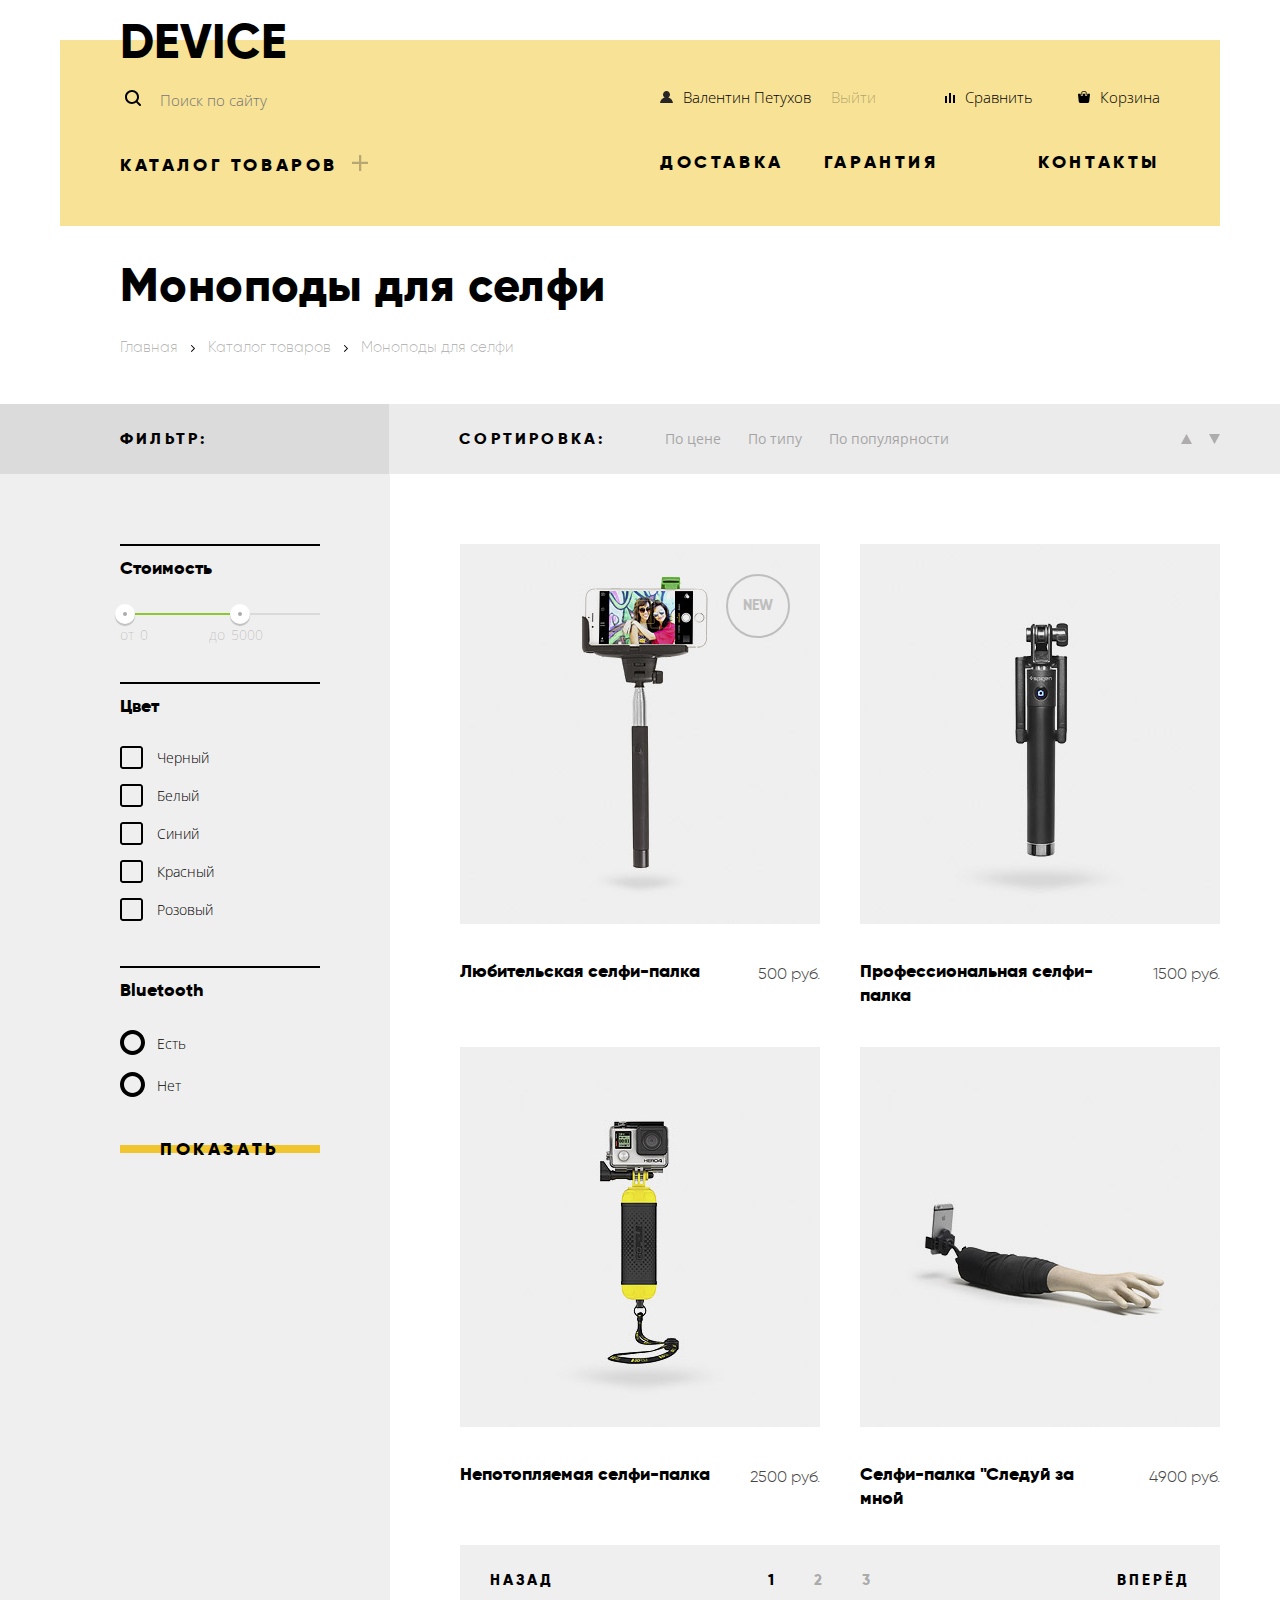
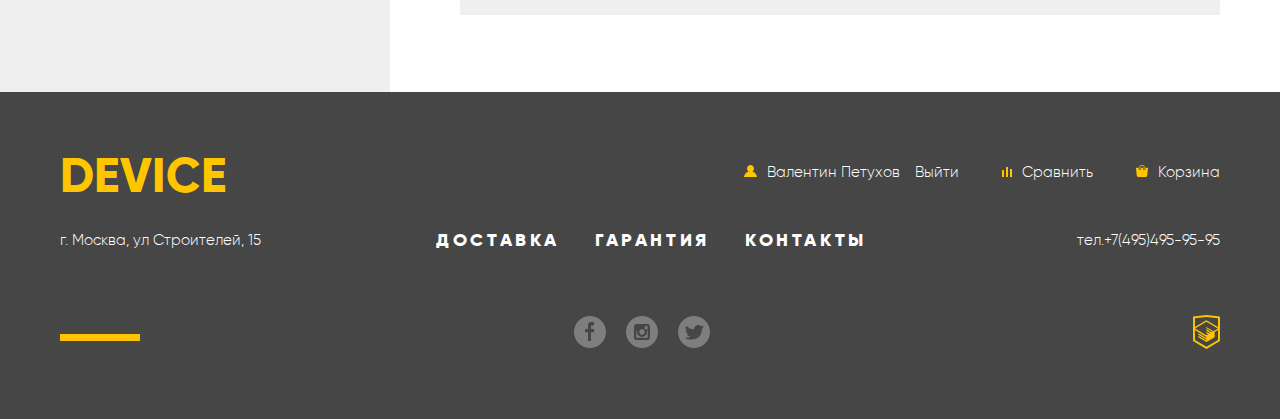
==== commit 85bf159e: "доступность меню и формы" ====
--- a/inner.html
+++ b/inner.html
@@ -6,7 +6,7 @@
     <title>HTML Academy: Девайс</title>
     <link href="https://fonts.googleapis.com/css?family=Open+Sans:300,400&amp;subset=cyrillic" rel="stylesheet">
     <link href="css/normalize.css" rel="stylesheet">
-    <link href="css/styles.min.css" rel="stylesheet">
+    <link href="css/styles.css" rel="stylesheet">
 </head>
 
 <body>
@@ -30,9 +30,15 @@
                     </h2>
                     <div class="catalog-options">
                         <ul class="ul-reset">
-                            <li id="virtual-reality" class="interactive"><a href="#">Виртуальная реальность</a></li>
-                            <li class="interactive"><a>Моноподы для селфи</a></li>
-                            <li id="action_cameras" class="interactive"><a href="#">Экшн-Камеры</a></li>
+                            <li id="virtual-reality" class="interactive">
+                                <a href="#">Виртуальная реальность</a>
+                            </li>
+                            <li class="interactive">
+                                <a>Моноподы для селфи</a>
+                            </li>
+                            <li id="action_cameras" class="interactive">
+                                <a href="#">Экшн-Камеры</a>
+                            </li>
                         </ul>
                         <ul class="ul-reset">
                             <li id="fitness-braslets" class="interactive"><a href="#">Фитнес браслеты</a></li>
@@ -48,27 +54,33 @@
                 <ul class="user-navigation ul-reset">
                     <li class="user-name">
                         <a class="interactive" href="#">
-                        <img src="img/menu/user.svg" alt="Войти" width="13" height="12" />Валентин Петухов
-                    </a>
+                            <img src="img/menu/user.svg" alt="Войти" width="13" height="12" />Валентин Петухов
+                        </a>
                     </li>
                     <li class="logout">
                         <a class="interactive" href="#">Выйти</a>
                     </li>
                     <li class="compare">
                         <a class="interactive" href="#">
-                        <img src="img/menu/compare.svg" alt="Сравнить" width="10" height="10" />Сравнить
-                    </a>
+                            <img src="img/menu/compare.svg" alt="Сравнить" width="10" height="10" />Сравнить
+                        </a>
                     </li>
                     <li class="cart">
                         <a class="interactive" href="#">
-                        <img src="img/menu/cart.svg" alt="Корзина" width="12" height="12" />Корзина
-                    </a>
+                            <img src="img/menu/cart.svg" alt="Корзина" width="12" height="12" />Корзина
+                        </a>
                     </li>
                 </ul>
                 <ul class="site-navigation ul-reset">
-                    <li class="delivery-nav interactive"><a href="#delivery">Доставка</a></li>
-                    <li class="warranty-nav interactive"><a href="#warranty">Гарантия</a></li>
-                    <li class="contacts-nav interactive"><a href="#contacts">Контакты</a></li>
+                    <li class="delivery-nav interactive">
+                        <a href="#delivery">Доставка</a>
+                    </li>
+                    <li class="warranty-nav interactive">
+                        <a href="#warranty">Гарантия</a>
+                    </li>
+                    <li class="contacts-nav interactive">
+                        <a href="#contacts">Контакты</a>
+                    </li>
                 </ul>
             </nav>
         </div>
@@ -111,7 +123,7 @@
                             <a class="arrow interactive-sort">
                                  <svg version="1.1" xmlns="http://www.w3.org/2000/svg" xmlns:xlink="http://www.w3.org/1999/xlink" x="0px" y="0px"
                                      width="11px" height="10px" viewBox="0 0 11 10" enable-background="new 0 0 11 10" xml:space="preserve">
-                                <polygon fill="#231F20" points="5.5,0 0,10 11,10 "/>
+                                <polygon fill="#231F20" points="5.5,0 0,10 11,10"/>
                                 </svg>
                             </a>
                             <a class="arrow interactive-sort">
@@ -150,22 +162,22 @@
                                     </li>
                                     <li class="item-color">
                                         <h3 class="color">Цвет</h3>
-                                        <input id="black" type="checkbox" name="black">
+                                        <input class="color-input" id="black" type="checkbox" name="black">
                                         <label for="black">Черный</label>
-                                        <input id="white" type="checkbox" name="white">
+                                        <input class="color-input" id="white" type="checkbox" name="white">
                                         <label for="white">Белый</label>
-                                        <input id="indigo" type="checkbox" name="indigo">
+                                        <input class="color-input" id="indigo" type="checkbox" name="indigo">
                                         <label for="indigo">Синий</label>
-                                        <input id="red" type="checkbox" name="red">
+                                        <input class="color-input" id="red" type="checkbox" name="red">
                                         <label for="red">Красный</label>
-                                        <input id="pink" type="checkbox" name="pink">
+                                        <input class="color-input" id="pink" type="checkbox" name="pink">
                                         <label for="pink">Розовый</label>
                                     </li>
                                     <li class="bluetooth">
                                         <h3>Bluetooth</h3>
-                                        <input id="yes-bluetooth" type="radio" name="bluetooth">
+                                        <input class="bluetooth-input" id="yes-bluetooth" type="radio" name="bluetooth">
                                         <label for="yes-bluetooth">Есть</label>
-                                        <input id="no-bluetooth" type="radio" name="bluetooth">
+                                        <input class="bluetooth-input" id="no-bluetooth" type="radio" name="bluetooth">
                                         <label for="no-bluetooth">Нет</label>
                                     </li>
                                 </ul>
@@ -290,9 +302,15 @@
                 <div class="footer-row footer-row2">
                     <span>г. Москва, ул Строителей, 15</span>
                     <ul class="footer-services">
-                        <li><a class="interactive" href="#delivery">Доставка</a></li>
-                        <li><a class="interactive" href="#warranty">Гарантия</a></li>
-                        <li><a class="interactive" href="#contacts">Контакты</a></li>
+                        <li>
+                            <a class="interactive" href="#delivery">Доставка</a>
+                        </li>
+                        <li>
+                            <a class="interactive" href="#warranty">Гарантия</a>
+                        </li>
+                        <li>
+                            <a class="interactive" href="#contacts">Контакты</a>
+                        </li>
                     </ul>
                     <span>тел.+7(495)495-95-95</span>
                 </div>
--- a/css/styles.css
+++ b/css/styles.css
@@ -0,0 +1,1913 @@
+@font-face {
+    font-family: "Gilroy";
+    src: url("../fonts/gilroyextrabold-webfont.eot");
+    src: url("../fonts/gilroyextrabold-webfont.eot?#iefix") format("embedded-opentype"),
+    url("../fonts/gilroyextrabold.woff2") format("woff2");
+    font-weight: 700;
+    font-style: normal;
+
+}
+
+@font-face {
+    font-family: "Gilroy";
+    src: url("../fonts/gilroylight-webfont.eot");
+    src: url("../fonts/gilroylight-webfont.eot?#iefix") format("embedded-opentype"),
+    url("../fonts/gilroylight.woff2") format("woff2");
+    font-weight: 300;
+    font-style: normal;
+
+}
+
+.visually-hidden {
+    visibility: hidden;
+    width: 0;
+    height: 0;
+    margin: 0;
+    padding: 0;
+    line-height: 0;
+}
+
+.ul-reset {
+    margin: 0;
+    padding: 0;
+    list-style: none;
+}
+
+body {
+    min-width: 1200px;
+    padding: 0;
+    font-family: "Gilroy", "Open Sans", sans-serif;
+    font-size: 15px;
+    line-height: 30px;
+    color: #000000;
+    background-color: #ffffff;
+}
+
+
+a {
+    text-decoration: none;
+    color: #000000;
+}
+
+.layout-fixed {
+    margin: 0 auto;
+    width: 1160px;
+    padding: 0 20px;
+}
+
+.logo {
+    font-size: 48px;
+    text-transform: uppercase;
+    font-weight: 700;
+    line-height: 48px;
+    letter-spacing: 0.01em;
+}
+
+.main-header {
+    padding-top: 40px;
+}
+
+.main-header .logo {
+    position: absolute;
+    display: block;
+    margin-left: 60px;
+    top: 18px;
+    z-index: 1;
+}
+
+.header-yellow-bg {
+    position: relative;
+    height: 186px;
+    background-color: #f7e296;
+    padding: 0 60px;
+    display: -webkit-box;
+    display: -ms-flexbox;
+    display: flex;
+    -webkit-box-pack: justify;
+    -ms-flex-pack: justify;
+    justify-content: space-between;
+
+}
+
+.header-right-block form {
+    line-height: 0;
+}
+
+.search-input {
+    width: 310px;
+    height: 50px;
+    font-family: "Open Sans", "Arial", sans-serif;
+    font-weight: 300;
+    color: rgba(0, 0, 0, 0.3);
+    border: none;
+    outline: none;
+    background: url(../img/menu/search.svg) no-repeat;
+    background-position: 5px 15px;
+    background-color: #f7e296;
+    padding-left: 40px;
+    margin-top: 35px;
+    padding-top: 0;
+    padding-bottom: 0;
+
+}
+
+.search-input:hover {
+    color: rgba(0, 0, 0, 0.6);
+}
+
+.input-form {
+    width: 440px;
+    height: 50px;
+}
+
+.input-form input:focus {
+    color: #000000;
+    border-bottom: 2px solid black;
+}
+
+.search-input:focus + input {
+    display: inline-block;
+    vertical-align: bottom;
+}
+
+.search-button {
+    width: 85px;
+    height: 50px;
+    border: 2px solid black;
+    background: none;
+    padding: 0;
+    margin-left: -4px;
+    display: none;
+    -webkit-box-sizing: border-box;
+    box-sizing: border-box;
+    outline: none;
+}
+
+.search-button:hover {
+    color: #ffffff;
+    background: #000000;
+}
+
+.search-button:active {
+    color: rgba(0, 0, 0, 0.3);
+    background: #000000;
+    display: inline-block;
+    vertical-align: bottom;
+}
+
+.catalog,
+.catalog-options,
+.user-navigation,
+.site-navigation {
+    list-style: none;
+}
+
+.catalog {
+    margin-top: 60px;
+}
+
+.catalog-header {
+    margin: 0;
+    font-family: "Gilroy", "Arial", sans-serif;
+    font-size: 18px;
+    text-transform: uppercase;
+    font-weight: 700;
+    letter-spacing: 0.2em;
+    width: 300px;
+}
+
+.catalog img {
+    margin-left: 5px;
+    opacity: 0.3;
+}
+
+.catalog-options {
+    width: 100%;
+    height: 130px;
+    background-color: #f7e296;
+    display: none;
+    margin-top: 30px;
+    position: absolute;
+    left: 0;
+    padding-left: 60px;
+    -webkit-box-sizing: border-box;
+    box-sizing: border-box;
+
+}
+
+.catalog-header:hover ~ .catalog-options,
+.catalog-header:focus ~ .catalog-options,
+.catalog-header:focus-within ~ .catalog-options {
+    display: -webkit-box;
+    display: -ms-flexbox;
+    display: flex;
+    z-index: 2;
+}
+
+.catalog-options ul {
+    font-family: "Open Sans", "Arial", sans-serif;
+    font-weight: 300;
+    width: 160px;
+    margin-right: 40px;
+}
+
+.catalog-options ul:first-child {
+    width: 200px;
+}
+
+.main-navigation {
+    width: 500px;
+    display: -webkit-box;
+    display: -ms-flexbox;
+    display: flex;
+    -webkit-box-orient: vertical;
+    -webkit-box-direction: normal;
+    -ms-flex-direction: column;
+    flex-direction: column;
+    margin-top: 50px;
+}
+
+
+.user-navigation,
+.site-navigation {
+    display: -webkit-box;
+    display: -ms-flexbox;
+    display: flex;
+
+}
+
+.user-navigation img {
+    margin-right: 10px;
+}
+
+.user-navigation li {
+    line-height: 15px;
+    font-family: "Open Sans", "Arial", sans-serif;
+    font-weight: 300;
+    -webkit-box-orient: horizontal;
+    -webkit-box-direction: reverse;
+    -ms-flex-direction: row-reverse;
+    flex-direction: row-reverse;
+}
+
+.user-navigation .login-link {
+    margin-right: auto;
+    margin-left: 0;
+}
+
+.user-navigation li {
+    margin-left: 45px;
+}
+
+.site-navigation {
+    font-family: "Gilroy", "Arial", sans-serif;
+    font-size: 18px;
+    text-transform: uppercase;
+    font-weight: 700;
+    letter-spacing: 0.2em;
+    margin-top: 42px;
+}
+
+.site-navigation li {
+    margin-right: 40px;
+}
+
+.site-navigation .contacts-nav {
+    margin-left: auto;
+    margin-right: 0;
+}
+
+.interactive:hover,
+.interactive:focus {
+    opacity: 0.6;
+}
+
+.interactive:active {
+    opacity: 0.3;
+}
+
+main {
+    position: relative;
+}
+
+/*Слайдер*/
+
+.slides {
+    min-height: 495px;
+    position: relative;
+    background-image: -webkit-linear-gradient(#f7e296 115px, white 115px);
+    background-image: -o-linear-gradient(#f7e296 115px, white 115px);
+    background-image: linear-gradient(#f7e296 115px, white 115px);
+}
+
+.slide-img {
+    width: 560px;
+}
+
+.slide1 {
+    display: -webkit-box;
+    display: -ms-flexbox;
+    display: flex;
+    -ms-flex-pack: distribute;
+    justify-content: space-around;
+}
+
+.slide1 img {
+    margin-left: 30px;
+}
+
+.slide1 .slide-info {
+    margin-top: 38px;
+}
+
+.slide1 .lead {
+    width: 398px;
+}
+
+.slide2 {
+    display: none;
+    -ms-flex-pack: distribute;
+    justify-content: space-around;
+}
+
+.slide2 img {
+    margin-top: 15px;
+    margin-left: 55px;
+}
+
+.slide2 .slide-info {
+    margin-top: 38px;
+    margin-left: 15px;
+}
+
+.slide2 .lead {
+    width: 260px;
+}
+
+.slide3 {
+    display: none;
+    -ms-flex-pack: distribute;
+    justify-content: space-around;
+}
+
+.slide3 img {
+    margin-top: 65px;
+}
+
+.slide3 .slide-info {
+    margin-top: 38px;
+    padding-right: 35px;
+}
+
+.bw-number {
+    position: absolute;
+    top: 60px;
+    right: 50px;
+    font-weight: 700;
+    font-size: 179px;
+    color: white;
+}
+
+
+.lead {
+    position: relative;
+    width: 505px;
+    font-weight: 700;
+    font-size: 47px;
+    line-height: 56px;
+    letter-spacing: 0.01em;
+    margin: 0;
+    padding: 0;
+}
+
+.slide-info {
+    width: 500px;
+}
+
+.slide-info::before {
+    content: "";
+    display: block;
+    width: 100px;
+    height: 7px;
+    background: white;
+    margin-bottom: 35px;
+}
+
+.slide-text {
+    font-family: "Open Sans", "Arial", sans-serif;
+    font-weight: 300;
+    color: #464646;
+    letter-spacing: 0.01em;
+    margin-top: 22px;
+    margin-bottom: 42px;
+}
+
+.promo-slider-table .options {
+    font-family: "Gilroy", "Arial", sans-serif;
+    font-size: 36px;
+    font-weight: 300;
+    color: #464646;
+}
+
+.options td {
+    padding-right: 70px;
+    padding-bottom: 10px;
+}
+
+.promo-slider-table {
+    width: 100%;
+}
+
+.promo-slider-table .property {
+    font-family: "Open Sans", "Arial", sans-serif;
+    font-size: 13px;
+    font-weight: 300;
+    color: #464646;
+
+}
+
+.slider-button {
+    display: block;
+    width: 220px;
+    font-size: 18px;
+    text-transform: uppercase;
+    font-weight: 700;
+    text-align: center;
+    color: #000000;
+    letter-spacing: 0.2em;
+    line-height: 40px;
+    background-image: -webkit-gradient(linear, left top, left bottom, color-stop(40%, transparent), color-stop(40%, #f0c52e), color-stop(60%, #f0c52e), color-stop(60%, transparent));
+    background-image: -webkit-linear-gradient(transparent 40%, #f0c52e 40%, #f0c52e 60%, transparent 60%);
+    background-image: -o-linear-gradient(transparent 40%, #f0c52e 40%, #f0c52e 60%, transparent 60%);
+    background-image: linear-gradient(transparent 40%, #f0c52e 40%, #f0c52e 60%, transparent 60%);
+    border: none;
+    padding: 0;
+    margin-bottom: 55px;
+}
+
+.radio-group {
+    display: inline-block;
+    position: absolute;
+    top: 320px;
+    right: 85px;
+    vertical-align: middle;
+}
+
+.radio-group input[type="radio"] {
+    display: none;
+}
+
+.radio-group input[type="radio"] + label::before {
+    content: "";
+    display: inline-block;
+    vertical-align: middle;
+    height: 10px;
+    width: 10px;
+    margin-left: 20px;
+    background-image: url("../img/promo_slider/slider-button-empty.svg");
+    background-size: cover;
+    background-repeat: no-repeat;
+}
+
+.radio-group input[type="radio"]:checked + label::before {
+    content: "";
+    display: inline-block;
+    vertical-align: middle;
+    height: 10px;
+    width: 10px;
+    margin-left: 20px;
+    background-image: url("../img/promo_slider/slider-button.svg");
+    background-size: cover;
+    background-repeat: no-repeat;
+}
+
+/*Популярные категории*/
+
+.popular {
+    margin-bottom: 80px;
+    margin-top: 100px;
+
+}
+
+.popular-wrapper {
+    display: -webkit-box;
+    display: -ms-flexbox;
+    display: flex;
+    -webkit-box-orient: horizontal;
+    -webkit-box-direction: normal;
+    -ms-flex-direction: row;
+    flex-direction: row;
+    -webkit-box-pack: justify;
+    -ms-flex-pack: justify;
+    justify-content: space-between;
+}
+
+.popular a {
+    width: 160px;
+    list-style: none;
+}
+
+.img-position img {
+    -ms-flex-item-align: end;
+    align-self: flex-end
+}
+
+.popular-image {
+    width: 160px;
+    height: 160px;
+    display: -webkit-box;
+    display: -ms-flexbox;
+    display: flex;
+    -webkit-box-pack: center;
+    -ms-flex-pack: center;
+    justify-content: center;
+    -webkit-box-align: center;
+    -ms-flex-align: center;
+    align-items: center;
+    background-color: #f7e296;
+    margin-bottom: 35px;
+}
+
+.popular h3 {
+    font-size: 18px;
+    font-weight: 700;
+    line-height: 24px;
+    margin: 0;
+    text-align: left;
+}
+
+.popular-image:hover,
+.popular-image:focus {
+    background-color: #f0c52e;
+
+}
+
+.tile:active img,
+.tile:active h3 {
+    opacity: 0.3;
+    color: rgba(0, 0, 0, 0.3);
+}
+
+
+
+/*Сервисы*/
+
+.services {
+    background-image: -webkit-linear-gradient(transparent 100px, #e5e5e5 100px);
+    background-image: -o-linear-gradient(transparent 100px, #e5e5e5 100px);
+    background-image: linear-gradient(transparent 100px, #e5e5e5 100px);
+    padding-bottom: 65px;
+}
+
+.services-content {
+    display: -webkit-box;
+    display: -ms-flexbox;
+    display: flex;
+    -webkit-box-orient: horizontal;
+    -webkit-box-direction: normal;
+    -ms-flex-direction: row;
+    flex-direction: row;
+}
+
+.services-navigation {
+    width: 275px;
+    min-height: 320px;
+    border-right: 7px solid black;
+}
+
+.services-navigation ul {
+    padding: 0;
+    margin-top: 80px;
+}
+
+.services-navigation li {
+    width: 160px;
+    list-style: none;
+    font-size: 18px;
+    text-transform: uppercase;
+    font-weight: 700;
+    text-align: center;
+    letter-spacing: 0.2em;
+    line-height: 40px;
+    background-image: -webkit-gradient(linear, left top, left bottom, color-stop(40%, transparent), color-stop(40%, #f0c52e), color-stop(60%, #f0c52e), color-stop(60%, transparent));
+    background-image: -webkit-linear-gradient(transparent 40%, #f0c52e 40%, #f0c52e 60%, transparent 60%);
+    background-image: -o-linear-gradient(transparent 40%, #f0c52e 40%, #f0c52e 60%, transparent 60%);
+    background-image: linear-gradient(transparent 40%, #f0c52e 40%, #f0c52e 60%, transparent 60%);
+    border: none;
+    cursor: pointer;
+    padding: 0;
+    margin-bottom: 25px;
+
+}
+
+.services-navigation li:first-of-type {
+    width: 280px;
+    background: #000000;
+    color: #f7e184;
+}
+
+.services-navigation li:hover {
+    background: #f0c52e;
+}
+
+.services-navigation li:active {
+    width: 280px;
+    background: #000000;
+    color: #f7e184;
+}
+
+.services-text {
+    width: 450px;
+    padding-left: 55px;
+    margin-left: 65px;
+    margin-top: 70px;
+}
+
+.services-text h3 {
+    margin: 0;
+    padding: 0;
+    font-weight: 700;
+    font-size: 47px;
+    line-height: 48px;
+    margin-bottom: 35px;
+}
+
+.services-text p {
+    font-family: "Open sans", "Arial", sans-serif;
+    font-weight: 300;
+    font-size: 15px;
+    color: #464646;
+}
+
+.delivery {
+    display: -webkit-box;
+    display: -ms-flexbox;
+    display: flex;
+}
+
+.delivery img {
+    margin-left: 105px;
+    margin-top: 85px
+}
+
+.warranty {
+    display: none;
+}
+
+.warranty img {
+    margin-left: 90px;
+    margin-top: 60px
+}
+
+.credit {
+    display: none;
+}
+
+.credit img {
+    margin-left: 80px;
+    margin-top: 60px
+}
+
+.credit p {
+    width: 425px;
+}
+
+/*Brands*/
+
+.brands {
+    padding: 80px 0;
+}
+
+.brands ul {
+    display: -webkit-box;
+    display: -ms-flexbox;
+    display: flex;
+    -webkit-box-pack: justify;
+    -ms-flex-pack: justify;
+    justify-content: space-between;
+    padding: 0;
+}
+
+.brands li {
+    list-style: none;
+}
+
+.brand a {
+    display: block;
+    width: 260px;
+    height: 100px;
+}
+
+.brand .dji {
+    background-image: url(../img/logotypes-black/logo-1.png);
+    opacity: 0.2;
+}
+
+.brands .dji:hover {
+    background-image: url(../img/logotypes_colored/logo-1.png);
+    opacity: 1;
+}
+
+.brands .sp-gadgets {
+    background: url(../img/logotypes-black/logo-2.png) no-repeat;
+    opacity: 0.2;
+}
+
+.brands .sp-gadgets:hover {
+    background-image: url(../img/logotypes_colored/logo-2.png);
+    opacity: 1;
+}
+
+.brands .go-pro {
+    background: url(../img/logotypes-black/logo-3.png) no-repeat;
+    opacity: 0.2;
+}
+
+.brands .go-pro:hover {
+    background-image: url(../img/logotypes_colored/logo-3.png);
+    opacity: 1;
+}
+
+.brands .vive {
+    background: url(../img/logotypes-black/logo-4.png) no-repeat;
+    opacity: 0.2;
+}
+
+.brands .vive:hover {
+    background-image: url(../img/logotypes_colored/logo-4.png);
+    opacity: 1;
+}
+
+
+/*О нас, Контакты*/
+
+.about-contacts {
+    display: -webkit-box;
+    display: -ms-flexbox;
+    display: flex;
+    -webkit-box-pack: justify;
+    -ms-flex-pack: justify;
+    justify-content: space-between;
+}
+
+.about-us::before,
+.contacts::before {
+    content: "";
+    display: block;
+    width: 80px;
+    height: 7px;
+    background: black;
+    margin-bottom: 55px;
+}
+
+.about-us h3,
+.contacts h3 {
+    font-weight: 700;
+    font-size: 47px;
+    margin: 0;
+    margin-bottom: 50px;
+}
+
+.about-us p,
+.contacts p {
+    font-family: "Open Sans", "Arial", sans-serif;
+    font-weight: 300;
+    color: #464646;
+    margin: 0;
+    margin-bottom: 30px;
+}
+
+.about-us {
+    width: 460px;
+}
+
+.contacts {
+    width: 560px;
+}
+
+.shipping-companies {
+    font-size: 16px;
+    font-weight: 700;
+    line-height: 40px;
+    padding: 0;
+    margin-top: 35px;
+    margin-left: 20px;
+    list-style-type: circle;
+    list-style-position: outside;
+}
+
+.shipping-companies li {
+    padding-left: 20px;
+}
+
+.about-contacts-btn {
+    display: block;
+    width: 260px;
+    font-size: 18px;
+    text-transform: uppercase;
+    font-weight: 700;
+    text-align: center;
+    color: #000000;
+    letter-spacing: 0.2em;
+    line-height: 40px;
+    background-image: -webkit-gradient(linear, left top, left bottom, color-stop(40%, transparent), color-stop(40%, #f0c52e), color-stop(60%, #f0c52e), color-stop(60%, transparent));
+    background-image: -webkit-linear-gradient(transparent 40%, #f0c52e 40%, #f0c52e 60%, transparent 60%);
+    background-image: -o-linear-gradient(transparent 40%, #f0c52e 40%, #f0c52e 60%, transparent 60%);
+    background-image: linear-gradient(transparent 40%, #f0c52e 40%, #f0c52e 60%, transparent 60%);
+    border: none;
+    padding: 0;
+    margin-top: 55px;
+    margin-bottom: 80px;
+}
+
+.contacts-map img {
+    margin-top: 10px;
+    margin-bottom: 2px;
+}
+
+/*Попапы*/
+
+@-webkit-keyframes bounce {
+    0% {
+        -webkit-transform: translateY(-2000px);
+        transform: translateY(-2000px);
+    }
+
+    70% {
+        -webkit-transform: translateY(30px);
+        transform: translateY(30px);
+    }
+
+    90% {
+        -webkit-transform: translateY(-10px);
+        transform: translateY(-10px);
+    }
+
+    100% {
+        -webkit-transform: translateY(0);
+        transform: translateY(0);
+    }
+}
+
+@keyframes bounce {
+    0% {
+        -webkit-transform: translateY(-2000px);
+        transform: translateY(-2000px);
+    }
+
+    70% {
+        -webkit-transform: translateY(30px);
+        transform: translateY(30px);
+    }
+
+    90% {
+        -webkit-transform: translateY(-10px);
+        transform: translateY(-10px);
+    }
+
+    100% {
+        -webkit-transform: translateY(0);
+        transform: translateY(0);
+    }
+}
+
+@-webkit-keyframes shake {
+    0%,
+    100% {
+        -webkit-transform: translateX(0);
+        transform: translateX(0);
+    }
+
+    10%,
+    30%,
+    50%,
+    70%,
+    90% {
+        -webkit-transform: translateX(-10px);
+        transform: translateX(-10px);
+    }
+
+    20%,
+    40%,
+    60%,
+    80% {
+        -webkit-transform: translateX(10px);
+        transform: translateX(10px);
+    }
+}
+
+@keyframes shake {
+    0%,
+    100% {
+        -webkit-transform: translateX(0);
+        transform: translateX(0);
+    }
+
+    10%,
+    30%,
+    50%,
+    70%,
+    90% {
+        -webkit-transform: translateX(-10px);
+        transform: translateX(-10px);
+    }
+
+    20%,
+    40%,
+    60%,
+    80% {
+        -webkit-transform: translateX(10px);
+        transform: translateX(10px);
+    }
+}
+
+
+.map-popup {
+    top: 190%;
+    left: 50%;
+    margin-left: -470px;
+    display: none;
+    line-height: 0;
+}
+
+.map-popup p {
+    position: absolute;
+    top: 0;
+    left: 0;
+    z-index: 1;
+    margin: 0;
+}
+
+.map-popup iframe {
+    position: relative;
+    z-index: 2;
+    border: none;
+}
+
+.modal {
+    position: absolute;
+    -webkit-box-shadow: 0 10px 20px 10px rgba(0, 0, 0, 0.2);
+    box-shadow: 0 10px 20px 10px rgba(0, 0, 0, 0.2);
+}
+
+.modal-write-us {
+    position: fixed;
+    top: 30%;
+    left: 50%;
+    margin-top: -50px;
+    margin-left: -425px;
+    padding: 100px 109px 80px 90px;
+    font-size: 18px;
+    font-weight: 700;
+    color: black;
+    display: none;
+    -webkit-box-orient: vertical;
+    -webkit-box-direction: normal;
+    -ms-flex-direction: column;
+    flex-direction: column;
+    background-color: white;
+
+}
+
+.modal-show {
+    display: block;
+    -webkit-animation: bounce 0.6s;
+    animation: bounce 0.6s;
+}
+
+.modal-error {
+    -webkit-animation: shake 0.6s;
+    animation: shake 0.6s;
+}
+
+.modal-close {
+    position: absolute;
+    right: 20px;
+    top: 30px;
+    width: 50px;
+    height: 50px;
+    background: #F7E296;
+    border: 1px solid #F7E296;
+    border-radius: 50%;
+    opacity: 0.5;
+    z-index: 3;
+}
+
+.modal-close:hover {
+    opacity: 1;
+}
+
+.modal-close:active {
+    opacity: 0.3;
+}
+
+.modal-close:before,
+.modal-close:after {
+    position: absolute;
+    top: 10px;
+    left: 23px;
+    content: " ";
+    height: 30px;
+    width: 3px;
+    background-color: white;
+
+}
+
+.modal-close:before {
+    -webkit-transform: rotate(45deg);
+    -ms-transform: rotate(45deg);
+    transform: rotate(45deg);
+}
+
+.modal-close:after {
+    -webkit-transform: rotate(-45deg);
+    -ms-transform: rotate(-45deg);
+    transform: rotate(-45deg);
+}
+
+.modal-row1 {
+    display: -webkit-box;
+    display: -ms-flexbox;
+    display: flex;
+    -webkit-box-pack: justify;
+    -ms-flex-pack: justify;
+    justify-content: space-between;
+}
+
+.form-group {
+    display: -webkit-box;
+    display: -ms-flexbox;
+    display: flex;
+    -webkit-box-orient: vertical;
+    -webkit-box-direction: normal;
+    -ms-flex-direction: column;
+    flex-direction: column;
+}
+
+.modal-row1 input {
+    width: 360px;
+    height: 50px;
+    margin-top: 15px;
+}
+
+.modal-row1 input:hover,
+.modal-row2 textarea:hover {
+    opacity: 0.8;
+}
+
+.modal-row1 input:focus,
+.modal-row2 textarea:focus {
+    background: white;
+    border: 3px solid #EFC52D;
+    outline: none;
+}
+
+.modal-row1 input:invalid,
+.modal-row2 textarea:invalid {
+    background: #ECB4B4;
+    opacity: 0.5;
+}
+
+.modal-row2 {
+    margin-top: 38px;
+}
+
+.modal-row2 textarea {
+    width: 760px;
+    height: 155px;
+    padding-top: 17px;
+    margin-top: 10px;
+    margin-bottom: 45px;
+}
+
+.modal-input {
+    font-family: "Open Sans", "Arial", sans-serif;
+    font-weight: 400;
+    font-size: 14px;
+    color: rgba(0, 0, 0, 0.4);
+    padding-left: 20px;
+    background-color: #E5E5E5;
+    border: 3px solid transparent;
+    opacity: 0.5;
+    -webkit-box-sizing: border-box;
+    box-sizing: border-box;
+}
+
+.modal-button {
+    width: 200px;
+    font-size: 18px;
+    text-transform: uppercase;
+    font-weight: 700;
+    text-align: center;
+    color: #000000;
+    letter-spacing: 0.2em;
+    line-height: 40px;
+    background-color: transparent;
+    background-image: -webkit-gradient(linear, left top, left bottom, color-stop(40%, transparent), color-stop(40%, #f0c52e), color-stop(60%, #f0c52e), color-stop(60%, transparent));
+    background-image: -webkit-linear-gradient(transparent 40%, #f0c52e 40%, #f0c52e 60%, transparent 60%);
+    background-image: -o-linear-gradient(transparent 40%, #f0c52e 40%, #f0c52e 60%, transparent 60%);
+    background-image: linear-gradient(transparent 40%, #f0c52e 40%, #f0c52e 60%, transparent 60%);
+    border: none;
+    padding: 0;
+}
+
+/*Footer*/
+
+.page-footer {
+
+    color: #ffffff;
+    background-color: #464646;
+    padding-top: 60px;
+    padding-bottom: 60px;
+}
+
+.page-footer section a:not(.logo) {
+    color: #ffffff;
+}
+
+.page-footer li {
+    list-style: none;
+}
+
+.footer-row .logo {
+    color: #ffc600;
+    line-height: 48px;
+}
+
+.footer-row {
+    display: -webkit-box;
+    display: -ms-flexbox;
+    display: flex;
+    -webkit-box-pack: justify;
+    -ms-flex-pack: justify;
+    justify-content: space-between;
+}
+
+.footer-row1 {
+    margin-bottom: 25px;
+
+}
+
+.footer-user-nav {
+    padding: 0;
+    margin: 0;
+    display: -webkit-box;
+    display: -ms-flexbox;
+    display: flex;
+}
+
+.footer-user-nav li {
+    margin-right: 43px;
+    margin-top: 5px;
+}
+
+.footer-user-nav svg {
+    margin-right: 10px;
+}
+
+.footer-user-nav .user-name {
+    margin-right: 15px;
+}
+
+.footer-user-nav .cart {
+    margin-right: 0;
+}
+
+.footer-row2 {
+    margin-bottom: 60px;
+}
+
+.footer-services,
+.footer-social {
+    padding: 0;
+    margin: 0;
+    display: -webkit-box;
+    display: -ms-flexbox;
+    display: flex;
+    -webkit-box-orient: horizontal;
+    -webkit-box-direction: normal;
+    -ms-flex-direction: row;
+    flex-direction: row;
+    -webkit-box-pack: justify;
+    -ms-flex-pack: justify;
+    justify-content: space-between;
+
+}
+
+.footer-services {
+    font-family: "Gilroy", "Arial", sans-serif;
+    text-transform: uppercase;
+    font-size: 18px;
+    font-weight: 700;
+    letter-spacing: 0.2em;
+
+}
+
+.footer-services li {
+    display: inline-block;
+    margin-right: 35px;
+    vertical-align: middle;
+}
+
+.footer-row3 {
+    -webkit-box-align: center;
+    -ms-flex-align: center;
+    align-items: center;
+}
+
+.footer-row3::before {
+    content: "";
+    width: 80px;
+    height: 7px;
+    background: #FFC303;
+}
+
+.footer-social {
+    margin-right: 30px;
+}
+
+.footer-social li {
+    margin-right: 20px;
+    display: inline-block;
+    vertical-align: middle;
+}
+
+
+
+.footer-social-img {
+    opacity: 0.3;
+}
+
+.footer-social-img:hover,
+.footer-social-img:focus {
+    opacity: 0.6;
+
+}
+
+.footer-social-img:active {
+    opacity: 0.1;
+}
+
+.phone-number {
+    text-decoration: none;
+}
+
+
+/*inner page*/
+
+.user-navigation .user-name {
+    margin-right: 20px;
+    margin-left: 0;
+}
+
+.user-navigation .logout {
+    margin-left: 0;
+    margin-right: auto;
+}
+
+.logout a {
+    color: rgba(0, 0, 0, 0.3);
+}
+
+.page-header {
+    margin-bottom: 42px;
+}
+
+.page-header h1 {
+    margin: 0;
+    padding: 0;
+    font-size: 47px;
+    font-weight: 700;
+    line-height: 48px;
+    letter-spacing: 0.01em;
+    margin-top: 35px;
+    margin-bottom: 22px;
+    margin-left: 60px;
+}
+
+.breadcrumbs {
+    margin-left: 60px;
+}
+
+.breadcrumbs li {
+    display: inline-block;
+    margin-right: 9px;
+    vertical-align: middle;
+}
+
+.breadcrumbs li + li::before {
+    content: "";
+    display: inline-block;
+    vertical-align: middle;
+    width: 4px;
+    height: 7px;
+    margin-right: 9px;
+    background-image: url(../img/nav-arrow.svg);
+    background-repeat: no-repeat;
+}
+
+.breadcrumbs li a {
+    color: rgba(0, 0, 0, 0.3);
+
+}
+
+.interactive-breadcrumbs:hover,
+.interactive-breadcrumbs:focus {
+    color: rgba(0, 0, 0, 0.6);
+
+}
+
+.interactive-breadcrumbs:active {
+    opacity: 0.1;
+}
+
+.page-content {
+    display: -webkit-box;
+    display: -ms-flexbox;
+    display: flex;
+    -webkit-box-orient: vertical;
+    -webkit-box-direction: normal;
+    -ms-flex-direction: column;
+    flex-direction: column;
+}
+
+/*разметка фона по градиентам*/
+
+.container {
+    display: -webkit-box;
+    display: -ms-flexbox;
+    display: flex;
+}
+
+.left {
+    width: 29%
+}
+
+.right {
+    width: 67%;
+    padding-left: 70px;
+}
+
+.top-row {
+    background-image: -webkit-gradient(linear, left top, right top, color-stop(50%, #dbdbdb), color-stop(50%, #ebebeb));
+    background-image: -webkit-linear-gradient(left, #dbdbdb 50%, #ebebeb 50%);
+    background-image: -o-linear-gradient(left, #dbdbdb 50%, #ebebeb 50%);
+    background-image: linear-gradient(to right, #dbdbdb 50%, #ebebeb 50%)
+}
+
+.bottom-row {
+    background-image: -webkit-gradient(linear, left top, right top, color-stop(50%, #efefef), color-stop(50%, white));
+    background-image: -webkit-linear-gradient(left, #efefef 50%, white 50%);
+    background-image: -o-linear-gradient(left, #efefef 50%, white 50%);
+    background-image: linear-gradient(to right, #efefef 50%, white 50%)
+}
+
+.grey-row {
+    background: #ebebeb;
+}
+
+.white-row {
+    background: white;
+}
+
+/*Фильтр*/
+
+.filter {
+    padding: 0;
+    margin: 0;
+    padding-left: 60px
+}
+
+.left h2,
+.sort h2 {
+    font-weight: 700;
+    font-size: 16px;
+    line-height: 70px;
+    text-transform: uppercase;
+    letter-spacing: 0.2em;
+    margin: 0;
+}
+
+.left h2 {
+    margin-left: 60px;
+}
+
+.filter-content {
+    padding-top: 70px;
+    padding-right: 70px;
+
+}
+
+.filter-item h3 {
+    padding: 0;
+    margin: 0;
+    font-size: 18px;
+    font-weight: 700;
+    margin-bottom: 25px;
+}
+
+.item-color::before,
+.bluetooth::before,
+.item-price::before {
+    content: "";
+    display: block;
+    width: 200px;
+    height: 2px;
+    background: black;
+    margin-bottom: 7px;
+}
+
+.filter-item label {
+    font-family: "Open Sans", "Arial", sans-serif;
+    font-weight: 300;
+    font-size: 14px;
+    line-height: 23px;
+    cursor: pointer;
+    margin-bottom: 15px;
+}
+
+.price-controls {
+    cursor: pointer;
+}
+
+.price-controls label {
+    display: inline-block;
+    vertical-align: bottom;
+    font-size: 14px;
+    line-height: 38px;
+    vertical-align: top;
+    cursor: pointer;
+    font-weight: 300;
+    color: rgba(0, 0, 0, 0.2)
+}
+
+.price-controls .min-price,
+.price-controls .max-price {
+    width: 85px;
+
+}
+
+.price-controls input {
+    width: 50px;
+    margin: 0;
+    color: inherit;
+    font: inherit;
+    background: none;
+    border: none;
+}
+
+.range-controls {
+    position: relative;
+    margin-top: 30px;
+}
+
+.range-controls .scale {
+    height: 2px;
+    background: #DADADA;
+}
+
+.range-controls .bar {
+    width: 55%;
+    height: 2px;
+    background: #8FC72F;
+}
+
+.range-toggle {
+    position: absolute;
+    top: -9px;
+    width: 4px;
+    height: 4px;
+
+    background: #ababab;
+    border: 8px solid #ffffff;
+    border-radius: 50%;
+    -webkit-box-shadow: 0 2px 1px 0 rgba(0, 1, 1, 0.2);
+    box-shadow: 0 2px 1px 0 rgba(0, 1, 1, 0.2);
+    cursor: pointer;
+}
+
+.range-toggle-min {
+    left: -5px;
+}
+
+.range-toggle-max {
+    left: 55%;
+}
+
+/*Фильтр цвета*/
+
+.item-color {
+    margin-top: 12px;
+}
+
+.item-color label,
+.bluetooth label {
+    display: -webkit-box;
+    display: -ms-flexbox;
+    display: flex;
+    -webkit-box-orient: horizontal;
+    -webkit-box-direction: normal;
+    -ms-flex-direction: row;
+    flex-direction: row;
+    -webkit-box-align: center;
+    -ms-flex-align: center;
+    align-items: center;
+}
+
+.color-input,
+.bluetooth-input {
+    display: none;
+}
+
+.item-color label:before {
+    content: "";
+    display: inline-block;
+    vertical-align: middle;
+    height: 23px;
+    width: 27px;
+    margin-right: 10px;
+    background-image: url(../img/checkbox-off.svg);
+    background-repeat: no-repeat;
+}
+
+.color-input:checked + label:before {
+    content: "";
+    width: 27px;
+    height: 23px;
+    margin-right: 10px;
+    background-image: url("../img/checkbox-on.svg");
+    background-repeat: no-repeat;
+}
+
+.color-input:disabled + label:before {
+    content: "";
+    height: 23px;
+    width: 27px;
+    margin-right: 10px;
+    background-image: url(../img/checkbox-on.svg);
+    background-repeat: no-repeat;
+    opacity: 0.25;
+}
+
+.color-input:disabled + label:before {
+    content: "";
+    display: inline-block;
+    vertical-align: middle;
+    height: 23px;
+    width: 27px;
+    margin-right: 10px;
+    background-image: url(../img/checkbox-off.svg);
+    background-repeat: no-repeat;
+    opacity: 0.25;
+}
+
+/*Фильтр Bluetooth*/
+
+.bluetooth {
+    margin-top: 45px;
+}
+
+.bluetooth label:before {
+    content: "";
+    display: inline-block;
+    vertical-align: middle;
+    height: 27px;
+    width: 27px;
+    margin-right: 10px;
+    background-image: url("../img/radio-off.svg");
+    background-repeat: no-repeat;
+}
+
+.bluetooth-input:checked + label:before {
+    content: "";
+    display: inline-block;
+    vertical-align: middle;
+    height: 27px;
+    width: 27px;
+    margin-right: 10px;
+    background-image: url("../img/radio-on.svg");
+    background-repeat: no-repeat;
+}
+
+.bluetooth-input:disabled + label:before {
+    content: "";
+    display: inline-block;
+    vertical-align: middle;
+    height: 27px;
+    width: 27px;
+    margin-right: 10px;
+    background-image: url(../img/radio-off.svg);
+    background-repeat: no-repeat;
+    opacity: 0.25;
+}
+
+.interactive-filter input:hover,
+.interactive-filter:focus {
+    opacity: 0.6;
+
+}
+
+.interactive-filter:active {
+    opacity: 1;
+}
+
+.filter-button {
+    display: block;
+    width: 200px;
+    font-size: 18px;
+    text-transform: uppercase;
+    font-weight: 700;
+    text-align: center;
+    color: #000000;
+    letter-spacing: 0.2em;
+    line-height: 40px;
+    background-color: transparent;
+    background-image: -webkit-gradient(linear, left top, left bottom, color-stop(40%, transparent), color-stop(40%, #f0c52e), color-stop(60%, #f0c52e), color-stop(60%, transparent));
+    background-image: -webkit-linear-gradient(transparent 40%, #f0c52e 40%, #f0c52e 60%, transparent 60%);
+    background-image: -o-linear-gradient(transparent 40%, #f0c52e 40%, #f0c52e 60%, transparent 60%);
+    background-image: linear-gradient(transparent 40%, #f0c52e 40%, #f0c52e 60%, transparent 60%);
+    border: none;
+    padding: 0;
+    margin-top: 30px;
+}
+
+/* :hover, :focus, :active для кнопок */
+
+.interactive-button:hover,
+.interactive-button:focus {
+    background: #f0c52e;
+    color: rgba(0, 0, 0, 0.6);
+
+}
+
+.interactive-button:active {
+    color: rgba(0, 0, 0, 0.3);
+}
+
+
+/* Сортировка */
+
+.sort {
+    display: -webkit-box;
+    display: -ms-flexbox;
+    display: flex;
+    -webkit-box-orient: horizontal;
+    -webkit-box-direction: normal;
+    -ms-flex-direction: row;
+    flex-direction: row;
+    -webkit-box-align: baseline;
+    -ms-flex-align: baseline;
+    align-items: baseline;
+
+}
+
+.sort h2 {
+    margin-right: 60px;
+
+}
+
+.sort-items {
+    display: -webkit-box;
+    display: -ms-flexbox;
+    display: flex;
+    -webkit-box-pack: justify;
+    -ms-flex-pack: justify;
+    justify-content: space-between;
+
+}
+
+.sort-item a {
+    font-family: "Open Sans", "Arial", sans-serif;
+    font-weight: 400;
+    font-size: 14px;
+    color: rgb(0, 0, 0);
+    opacity: 0.3;
+    margin-right: 27px;
+}
+
+.arrows {
+    margin-left: auto;
+    cursor: pointer;
+}
+
+.arrow {
+    margin-left: 13px;
+    opacity: 0.3;
+
+}
+
+
+.interactive-sort:hover,
+.interactive-sort:focus {
+    opacity: 0.6;
+
+}
+
+.interactive-sort:active {
+    opacity: 1;
+}
+
+/* Продукты */
+
+.items {
+    padding-top: 70px;
+    padding-bottom: 77px;
+
+
+}
+
+.items ul {
+    display: -webkit-box;
+    display: -ms-flexbox;
+    display: flex;
+    -webkit-box-orient: horizontal;
+    -webkit-box-direction: normal;
+    -ms-flex-direction: row;
+    flex-direction: row;
+    -ms-flex-wrap: wrap;
+    flex-wrap: wrap;
+}
+
+.item {
+    display: -webkit-box;
+    display: -ms-flexbox;
+    display: flex;
+    -webkit-box-orient: vertical;
+    -webkit-box-direction: normal;
+    -ms-flex-direction: column;
+    flex-direction: column;
+    position: relative;
+    margin-bottom: 40px;
+
+}
+
+.item:nth-child(2n + 1) {
+    margin-right: 40px;
+}
+
+.item-subscribe {
+    display: -webkit-box;
+    display: -ms-flexbox;
+    display: flex;
+    margin-top: 35px;
+}
+
+.item-title {
+    width: 260px;
+    font-weight: 700;
+    font-size: 18px;
+    color: #000000;
+    line-height: 24px;
+
+}
+
+.price {
+    font-weight: 300;
+    font-size: 16px;
+    color: #464646;
+    margin-left: auto;
+}
+
+.item-new:before {
+    content: "new";
+    position: absolute;
+    top: 30px;
+    right: 30px;
+    width: 60px;
+    height: 60px;
+    text-transform: uppercase;
+    border: 2px solid black;
+    border-radius: 50%;
+    font-size: 14px;
+    font-weight: 700;
+    color: black;
+    line-height: 60px;
+    opacity: 0.2;
+    text-align: center;
+}
+
+.item-background {
+    width: 358px;
+    color: #000000;
+    text-align: center;
+    padding-top: 180px;
+    padding-bottom: 140px;
+    position: absolute;
+    top: 0;
+    display: none;
+}
+
+.in-cart {
+    font-weight: 700;
+    font-size: 18px;
+    text-transform: uppercase;
+    display: block;
+    width: 200px;
+    text-align: center;
+    letter-spacing: 0.2em;
+    line-height: 40px;
+    background-image: -webkit-gradient(linear, left top, left bottom, color-stop(40%, transparent), color-stop(40%, #f0c52e), color-stop(60%, #f0c52e), color-stop(60%, transparent));
+    background-image: -webkit-linear-gradient(transparent 40%, #f0c52e 40%, #f0c52e 60%, transparent 60%);
+    background-image: -o-linear-gradient(transparent 40%, #f0c52e 40%, #f0c52e 60%, transparent 60%);
+    background-image: linear-gradient(transparent 40%, #f0c52e 40%, #f0c52e 60%, transparent 60%);
+    margin: 0 auto;
+
+}
+
+.in-compare {
+    font-family: "Open Sans", "Arial", sans-serif;
+    font-weight: 300;
+    font-size: 13px;
+    color: rgba(0, 0, 0, 0.5)
+}
+
+.interactive-compare:hover,
+.interactive-compare:focus {
+    color: rgb(0, 0, 0);
+
+}
+
+.interactive-compare:active {
+    color: rgba(0, 0, 0, 0.2)
+}
+
+.item:hover img {
+    cursor: pointer;
+    opacity: 0.7;
+}
+
+.item:hover .item-background {
+    cursor: pointer;
+    display: block;
+}
+
+.paginator {
+    display: -webkit-box;
+    display: -ms-flexbox;
+    display: flex;
+    background: #EFEFEF;
+    -webkit-box-pack: justify;
+    -ms-flex-pack: justify;
+    justify-content: space-between;
+    -webkit-box-align: center;
+    -ms-flex-align: center;
+    align-items: center;
+    letter-spacing: 0.2em;
+    margin-top: -5px;
+
+}
+
+.backward {
+    margin-right: auto;
+}
+
+.forward {
+    margin-left: auto;
+}
+
+.page {
+    margin-right: 30px;
+}
+
+.paginator a {
+    font-family: "Gilroy", "Arial", sans-serif;
+    font-weight: 700;
+    text-transform: uppercase;
+    color: rgba(0, 0, 0, 0.3);
+    -webkit-box-align: end;
+    -ms-flex-align: end;
+    align-items: flex-end;
+    cursor: pointer;
+}
+
+.pages .page:first-child {
+    color: black;
+}
+
+.paginator .interactive-go {
+    color: rgb(0, 0, 0);
+}
+
+.interactive-page:hover,
+.interactive-page:focus {
+    color: rgba(0, 0, 0, 0.6);
+
+}
+
+.interactive-page:active {
+    color: rgb(0, 0, 0);
+}
+
+.interactive-go {
+    padding: 20px 30px;
+}
+
+.interactive-go:active {
+    opacity: 0.3;
+    background-color: #d9d9d9;
+
+}
+
+.interactive-go:hover {
+    background-color: #d9d9d9;
+}
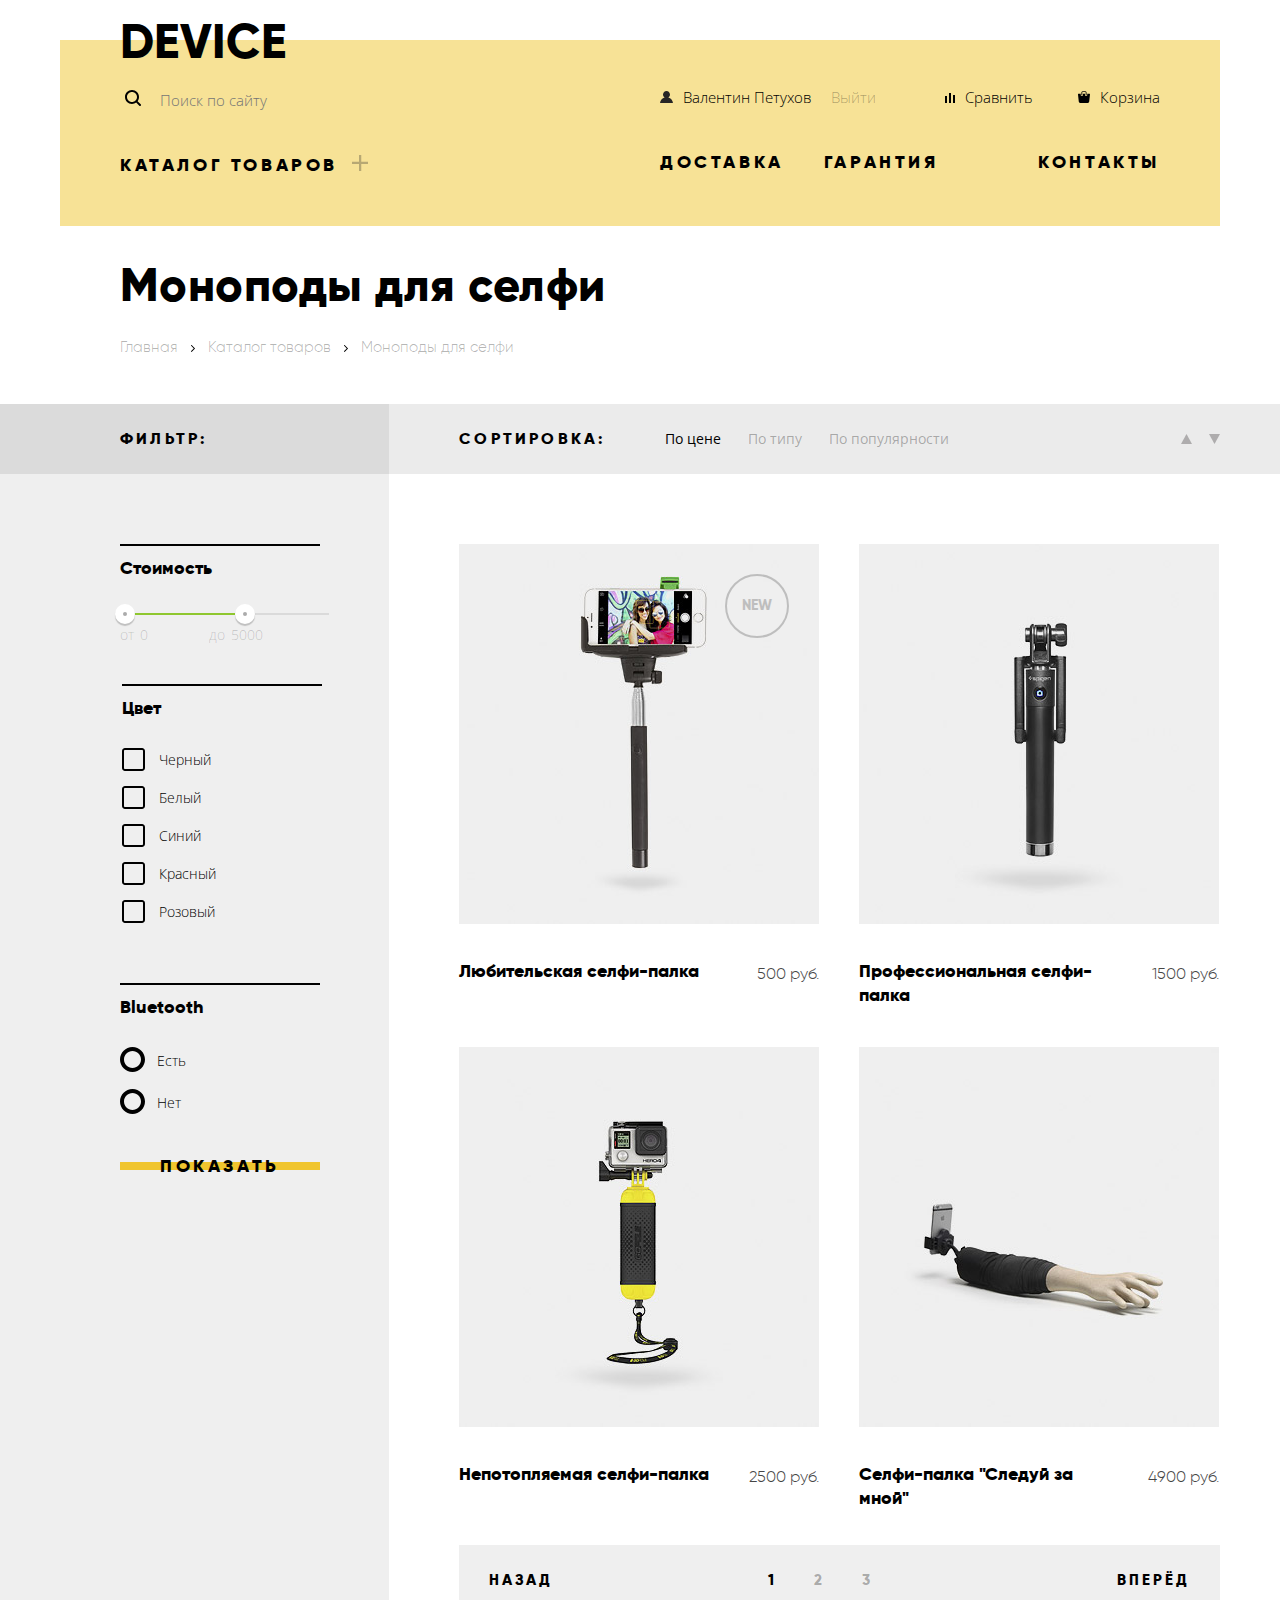
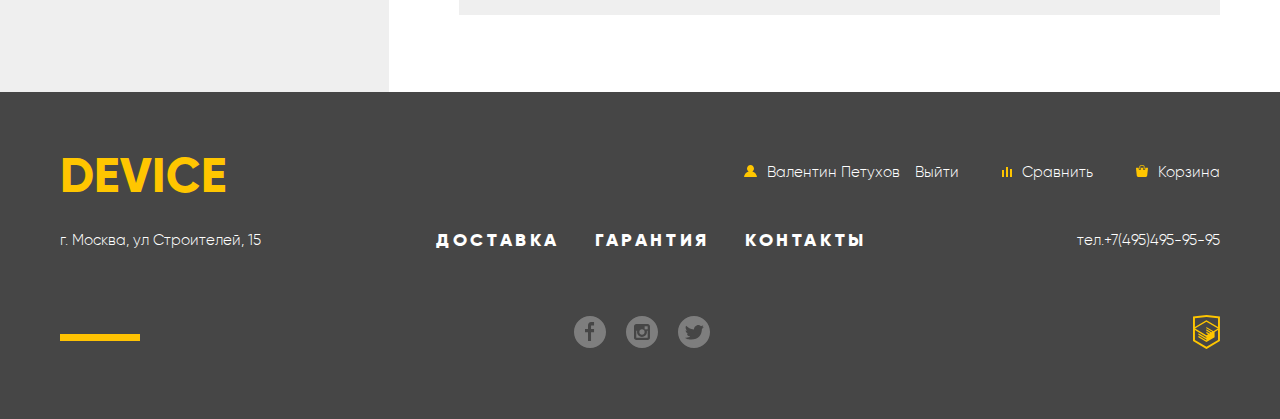
==== commit e8a2b121: "фокус на форме" ====
--- a/inner.html
+++ b/inner.html
@@ -24,7 +24,7 @@
                     </div>
                 </form>
                 <section class="catalog">
-                    <h2 class="catalog-header">
+                    <h2 class="catalog-header" tabindex="0">
                         <span class="interactive">Каталог товаров</span>
                         <img src="img/menu/plus.png" alt="Раскрыть каталог" width="16" height="16" />
                     </h2>
@@ -34,18 +34,23 @@
                                 <a href="#">Виртуальная реальность</a>
                             </li>
                             <li class="interactive">
-                                <a>Моноподы для селфи</a>
+                                <a href="inner.html">Моноподы для селфи</a>
                             </li>
                             <li id="action_cameras" class="interactive">
                                 <a href="#">Экшн-Камеры</a>
                             </li>
                         </ul>
                         <ul class="ul-reset">
-                            <li id="fitness-braslets" class="interactive"><a href="#">Фитнес браслеты</a></li>
-                            <li id="smart-watches" class="interactive"><a href="#">Умные часы</a></li>
+                            <li id="fitness-braslets" class="interactive">
+                                <a href="#">Фитнес браслеты</a>
+                            </li>
+                            <li id="smart-watches" class="interactive"><a href="#">Умные часы</a>
+                            </li>
                         </ul>
                         <ul class="ul-reset">
-                            <li id="quadrupter" class="interactive"><a href="#">Квадрокоптеры</a></li>
+                            <li id="quadrupter" class="interactive">
+                                <a href="#">Квадрокоптеры</a>
+                            </li>
                         </ul>
                     </div>
                 </section>
@@ -109,24 +114,24 @@
                     <form class="right sort grey-row">
                         <h2>Сортировка:</h2>
                         <ul class="sort-items  ul-reset">
-                            <li class="sort-item">
-                                <a class="interactive-sort" href="#">По цене</a>
-                            </li>
-                            <li class="sort-item">
+                            <li class="sort-item by-price">
+                                <a class="interactive-sort by-price" href="#">По цене</a>
+                            </li>
+                            <li class="sort-item by-type">
                                 <a class="interactive-sort" href="#">По типу</a>
                             </li>
-                            <li class="sort-item">
+                            <li class="sort-item by-popularity">
                                 <a class="interactive-sort" href="#">По популярности</a>
                             </li>
                         </ul>
                         <div class="arrows">
-                            <a class="arrow interactive-sort">
+                            <a class="arrow interactive-arrow">
                                  <svg version="1.1" xmlns="http://www.w3.org/2000/svg" xmlns:xlink="http://www.w3.org/1999/xlink" x="0px" y="0px"
                                      width="11px" height="10px" viewBox="0 0 11 10" enable-background="new 0 0 11 10" xml:space="preserve">
                                 <polygon fill="#231F20" points="5.5,0 0,10 11,10"/>
                                 </svg>
                             </a>
-                            <a class="arrow interactive-sort">
+                            <a class="arrow interactive-arrow">
                                 <svg version="1.1" xmlns="http://www.w3.org/2000/svg" xmlns:xlink="http://www.w3.org/1999/xlink" x="0px" y="0px"
                                      width="11px" height="10px" viewBox="0 0 11 10" enable-background="new 0 0 11 10" xml:space="preserve">
                                 <polyline fill="#231F20" points="5.5,10 0,0 11,0 "/>
@@ -160,24 +165,24 @@
                                             </label>
                                         </div>
                                     </li>
-                                    <li class="item-color">
+                                    <fieldset class="item-color interactive-filter">
                                         <h3 class="color">Цвет</h3>
-                                        <input class="color-input" id="black" type="checkbox" name="black">
+                                        <input class="color-input visually-hidden-input interactive-input" id="black" type="checkbox" name="black">
                                         <label for="black">Черный</label>
-                                        <input class="color-input" id="white" type="checkbox" name="white">
+                                        <input class="color-input visually-hidden-input interactive-input" id="white" type="checkbox" name="white">
                                         <label for="white">Белый</label>
-                                        <input class="color-input" id="indigo" type="checkbox" name="indigo">
+                                        <input class="color-input visually-hidden-input interactive-input" id="indigo" type="checkbox" name="indigo">
                                         <label for="indigo">Синий</label>
-                                        <input class="color-input" id="red" type="checkbox" name="red">
+                                        <input class="color-input visually-hidden-input interactive-input" id="red" type="checkbox" name="red">
                                         <label for="red">Красный</label>
-                                        <input class="color-input" id="pink" type="checkbox" name="pink">
+                                        <input class="color-input visually-hidden-input interactive-input" id="pink" type="checkbox" name="pink">
                                         <label for="pink">Розовый</label>
-                                    </li>
+                                    </fieldset>
                                     <li class="bluetooth">
                                         <h3>Bluetooth</h3>
-                                        <input class="bluetooth-input" id="yes-bluetooth" type="radio" name="bluetooth">
+                                        <input class="bluetooth-input visually-hidden-input interactive-input" id="yes-bluetooth" type="radio" name="bluetooth" tabindex="0">
                                         <label for="yes-bluetooth">Есть</label>
-                                        <input class="bluetooth-input" id="no-bluetooth" type="radio" name="bluetooth">
+                                        <input class="bluetooth-input visually-hidden-input interactive-input" id="no-bluetooth" type="radio" name="bluetooth" tabindex="0">
                                         <label for="no-bluetooth">Нет</label>
                                     </li>
                                 </ul>
@@ -225,7 +230,7 @@
                                 <li class="item">
                                     <img src="img/items/item-4.jpg" alt="Следуй за мной" width="360" height="380" />
                                     <div class="item-subscribe">
-                                        <a class="item-title" href="#">Селфи-палка "Следуй за мной</a>
+                                        <a class="item-title" href="#">Селфи-палка "Следуй за мной"</a>
                                         <span class="price">4900 руб.</span>
                                     </div>
                                     <div class="item-background">
--- a/css/styles.css
+++ b/css/styles.css
@@ -321,7 +321,7 @@
 }
 
 .slide1 .lead {
-    width: 398px;
+    width: 399px;
 }
 
 .slide2 {
@@ -609,7 +609,9 @@
 .services-navigation li:hover {
     background: #f0c52e;
 }
-
+.services-navigation li:first-of-type:hover{
+    background:#000000;
+}
 .services-navigation li:active {
     width: 280px;
     background: #000000;
@@ -1394,7 +1396,7 @@
 
 .filter-content {
     padding-top: 70px;
-    padding-right: 70px;
+    padding-right: 60px;
 
 }
 
@@ -1497,7 +1499,9 @@
 /*Фильтр цвета*/
 
 .item-color {
-    margin-top: 12px;
+    margin-top: 14px;
+    border:none;
+    padding: 0;
 }
 
 .item-color label,
@@ -1513,10 +1517,15 @@
     -ms-flex-align: center;
     align-items: center;
 }
-
+/*
 .color-input,
 .bluetooth-input {
-    display: none;
+  display: none;
+}*/
+
+.visually-hidden-input{
+    opacity: 0;
+    position: absolute;
 }
 
 .item-color label:before {
@@ -1601,13 +1610,13 @@
     opacity: 0.25;
 }
 
-.interactive-filter input:hover,
-.interactive-filter:focus {
+.interactive-input:hover~label:before{
     opacity: 0.6;
-
-}
-
-.interactive-filter:active {
+}
+.interactive-input:focus~label:before{
+    outline:-webkit-focus-ring-color auto 5px;
+}
+.interactive-input:active~label:before {
     opacity: 1;
 }
 
@@ -1676,13 +1685,27 @@
 
 }
 
-.sort-item a {
+.sort-item a{
     font-family: "Open Sans", "Arial", sans-serif;
     font-weight: 400;
     font-size: 14px;
+    color: rgba(0, 0, 0, 0.3);
+    margin-right: 27px;
+}
+ .by-price a{
     color: rgb(0, 0, 0);
-    opacity: 0.3;
-    margin-right: 27px;
+}
+
+.interactive-sort:hover,
+.interactive-sort:focus {
+    color: rgba(0, 0, 0, 0.6);
+}
+ .by-price a:hover,
+.interactive-sort:focus{
+    color: rgb(0, 0, 0);
+}s
+.interactive-sort:active {
+    color: rgb(0, 0, 0);
 }
 
 .arrows {
@@ -1695,17 +1718,15 @@
     opacity: 0.3;
 
 }
-
-
-.interactive-sort:hover,
-.interactive-sort:focus {
+.interactive-arrow:hover,
+.interactive-arrow:focus {
     opacity: 0.6;
-
-}
-
-.interactive-sort:active {
+}
+
+.interactive-arrow:active {
     opacity: 1;
 }
+
 
 /* Продукты */
 
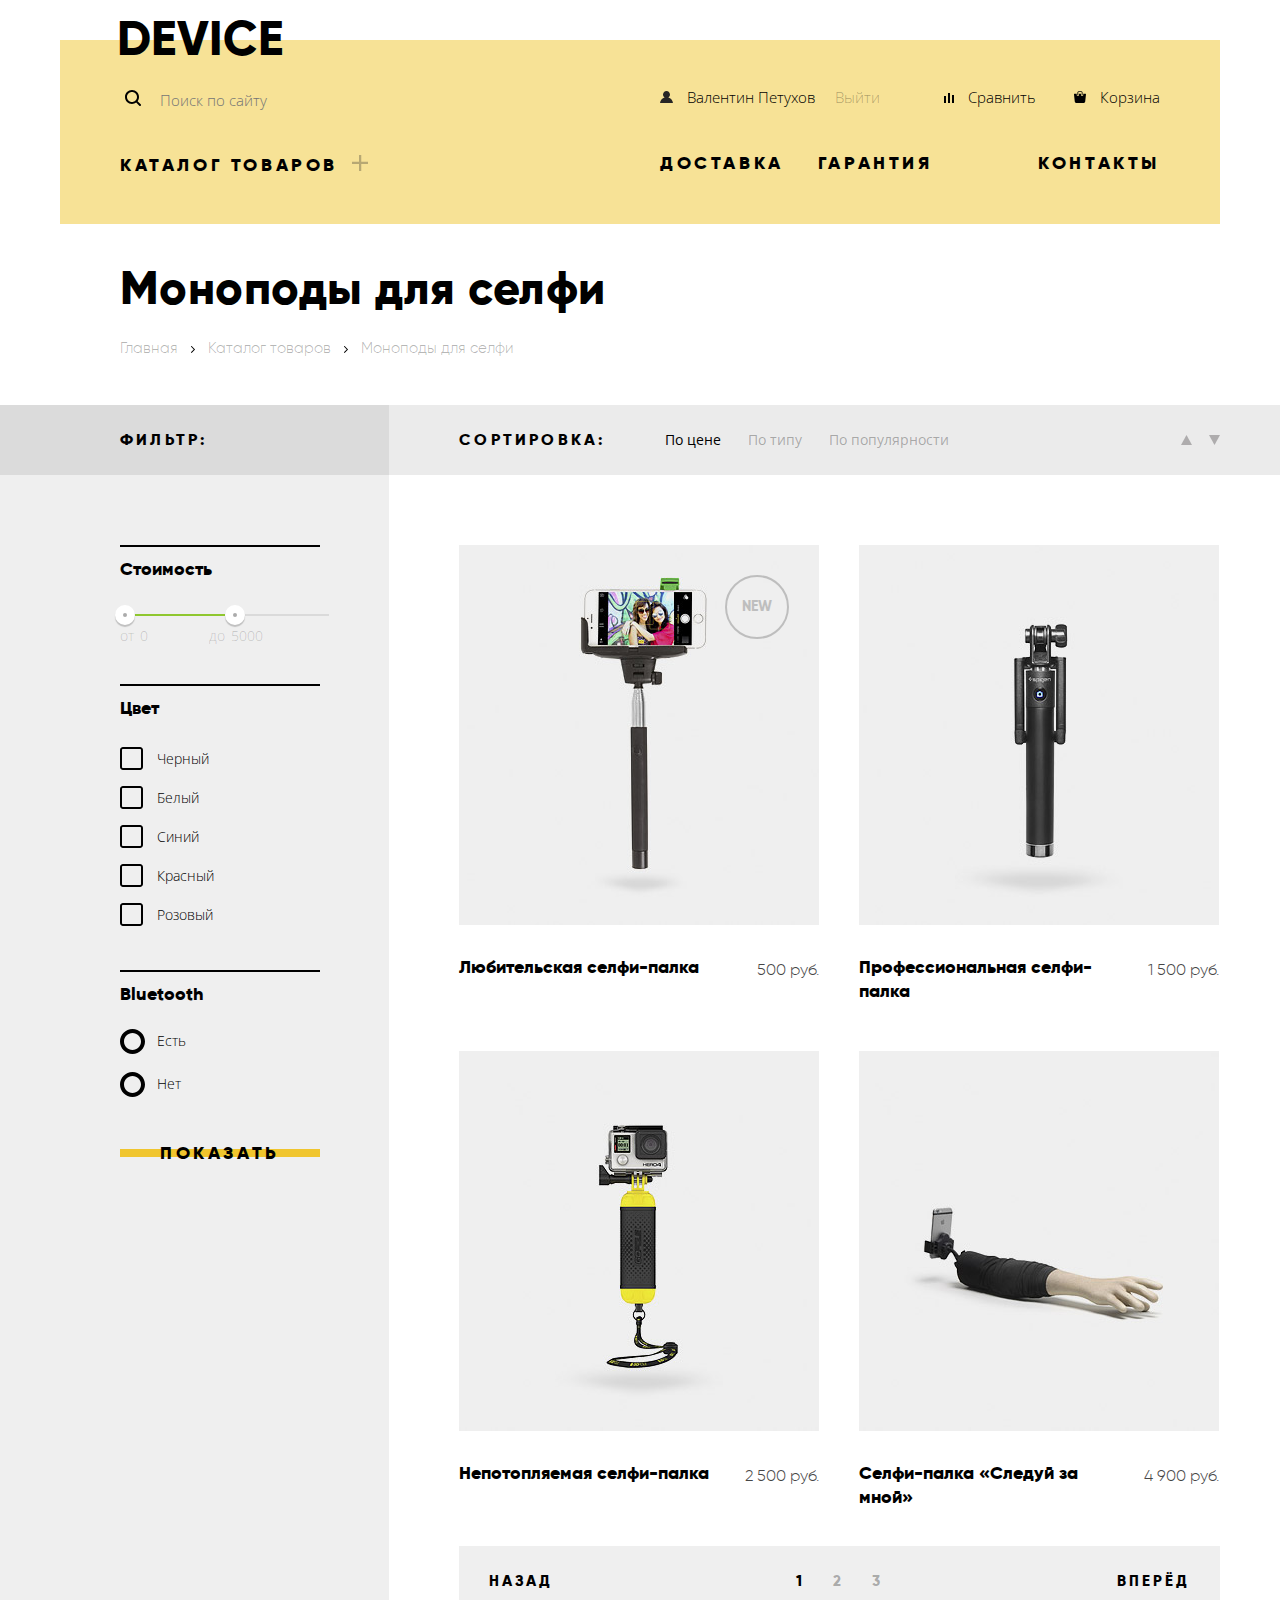
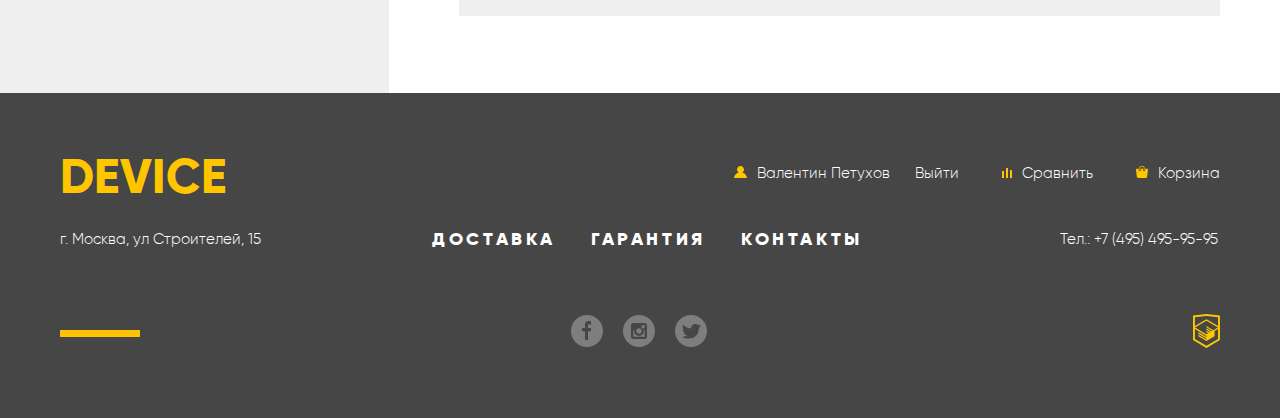
==== commit 8d5b0e07: "исправлены ошибки после второй проверки" ====
--- a/inner.html
+++ b/inner.html
@@ -5,8 +5,8 @@
     <meta charset="utf-8">
     <title>HTML Academy: Девайс</title>
     <link href="https://fonts.googleapis.com/css?family=Open+Sans:300,400&amp;subset=cyrillic" rel="stylesheet">
-    <link href="css/normalize.css" rel="stylesheet">
-    <link href="css/styles.css" rel="stylesheet">
+    <link href="css/normalize.min.css" rel="stylesheet">
+    <link href="css/styles.min.css" rel="stylesheet">
 </head>
 
 <body>
@@ -15,9 +15,7 @@
         <div class="header-yellow-bg">
             <div class="header-right-block">
                 <form action="#" method="get">
-                    <label class="visually-hidden" for="site-search-id">
-                          Поиск по сайту
-                        </label>
+                    <label class="visually-hidden" for="site-search-id">Поиск по сайту</label>
                     <div class="input-form">
                         <input type="text" name="search" id="site-search-id" placeholder="Поиск по сайту" class="search-input">
                         <input type="submit" name="search-button" id="search-button-id" value="Найти" class="search-button">
@@ -146,8 +144,8 @@
                     <div class="left">
                         <form class="filter">
                             <div class="filter-content">
-                                <ul class="filter-item ul-reset">
-                                    <li class="item-price">
+                                <div class="filter-item">
+                                    <fieldset class="item-price">
                                         <h3 class="price-range">Стоимость</h3>
                                         <div class="range-controls">
                                             <div class="scale">
@@ -164,7 +162,7 @@
                                                 <input type="text" name="max-price" value="5000">
                                             </label>
                                         </div>
-                                    </li>
+                                    </fieldset>
                                     <fieldset class="item-color interactive-filter">
                                         <h3 class="color">Цвет</h3>
                                         <input class="color-input visually-hidden-input interactive-input" id="black" type="checkbox" name="black">
@@ -178,14 +176,14 @@
                                         <input class="color-input visually-hidden-input interactive-input" id="pink" type="checkbox" name="pink">
                                         <label for="pink">Розовый</label>
                                     </fieldset>
-                                    <li class="bluetooth">
+                                    <fieldset class="bluetooth">
                                         <h3>Bluetooth</h3>
                                         <input class="bluetooth-input visually-hidden-input interactive-input" id="yes-bluetooth" type="radio" name="bluetooth" tabindex="0">
                                         <label for="yes-bluetooth">Есть</label>
                                         <input class="bluetooth-input visually-hidden-input interactive-input" id="no-bluetooth" type="radio" name="bluetooth" tabindex="0">
                                         <label for="no-bluetooth">Нет</label>
-                                    </li>
-                                </ul>
+                                    </fieldset>
+                                </div>
                                 <input class="filter-button interactive-button" type="submit" value="показать" id="show-results">
                             </div>
                         </form>
@@ -201,41 +199,41 @@
                                         <span class="price">500 руб.</span>
                                     </div>
                                     <div class="item-background">
-                                        <a class="in-cart interactive-button" href="#">В корзину</a>
-                                        <a class="in-compare interactive-compare" href="#">Добавить к сравнению</a>
+                                        <span class="in-cart interactive-button" href="#">В корзину</span>
+                                        <span class="in-compare interactive-compare" href="#">Добавить к сравнению</span>
                                     </div>
                                 </li>
                                 <li class="item">
                                     <img src="img/items/item-2.jpg" alt="Профессиональная селфи-палка" width="360" height="380" />
                                     <div class="item-subscribe">
                                         <a class="item-title" href="#">Профессиональная селфи-палка</a>
-                                        <span class="price">1500 руб.</span>
+                                        <span class="price">1 500 руб.</span>
                                     </div>
                                     <div class="item-background">
-                                        <a class="in-cart interactive-button" href="#">В корзину</a>
-                                        <a class="in-compare interactive-compare" href="#">Добавить к сравнению</a>
+                                        <span class="in-cart interactive-button" href="#">В корзину</span>
+                                        <span class="in-compare interactive-compare" href="#">Добавить к сравнению</span>
                                     </div>
                                 </li>
                                 <li class="item">
                                     <img src="img/items/item-3.jpg" alt="Непотопляемая селфи-палка" width="360" height="380" />
                                     <div class="item-subscribe">
                                         <a class="item-title" href="#">Непотопляемая селфи-палка</a>
-                                        <span class="price">2500 руб.</span>
+                                        <span class="price">2 500 руб.</span>
                                     </div>
                                     <div class="item-background">
-                                        <a class="in-cart interactive-button" href="#">В корзину</a>
-                                        <a class="in-compare interactive-compare" href="#">Добавить к сравнению</a>
+                                        <span class="in-cart interactive-button" href="#">В корзину</span>
+                                        <span class="in-compare interactive-compare" href="#">Добавить к сравнению</span>
                                     </div>
                                 </li>
                                 <li class="item">
                                     <img src="img/items/item-4.jpg" alt="Следуй за мной" width="360" height="380" />
                                     <div class="item-subscribe">
-                                        <a class="item-title" href="#">Селфи-палка "Следуй за мной"</a>
-                                        <span class="price">4900 руб.</span>
+                                        <a class="item-title" href="#">Селфи-палка «Следуй за мной»</a>
+                                        <span class="price">4 900 руб.</span>
                                     </div>
                                     <div class="item-background">
-                                        <a class="in-cart interactive-button" href="#">В корзину</a>
-                                        <a class="in-compare interactive-compare" href="#">Добавить к сравнению</a>
+                                        <span class="in-cart interactive-button" href="#">В корзину</span>
+                                        <span class="in-compare interactive-compare" href="#">Добавить к сравнению</span>
                                     </div>
                                 </li>
                             </ul>
@@ -305,7 +303,7 @@
             <section>
                 <h2 class="visually-hidden">Контакты и Сервисы</h2>
                 <div class="footer-row footer-row2">
-                    <span>г. Москва, ул Строителей, 15</span>
+                    <span class="padding-right">г. Москва, ул Строителей, 15</span>
                     <ul class="footer-services">
                         <li>
                             <a class="interactive" href="#delivery">Доставка</a>
@@ -317,7 +315,7 @@
                             <a class="interactive" href="#contacts">Контакты</a>
                         </li>
                     </ul>
-                    <span>тел.+7(495)495-95-95</span>
+                    <span class="padding-left">Тел.: +7 (495) 495-95-95</span>
                 </div>
             </section>
             <section>
@@ -341,10 +339,10 @@
                         </li>
                     </ul>
                     <a class="interactive" href="https://htmlacademy.ru/intensive/htmlcss">
-                            <svg fill=#ffc600 version="1.1" xmlns="http://www.w3.org/2000/svg" xmlns:xlink="http://www.w3.org/1999/xlink" x="0px" y="0px" width="26.943px" height="34.09px" viewBox="0 0 26.943 34.09" enable-background="new 0 0 26.943 34.09" xml:space="preserve">
-                              <path d="M13.62,0.017L13.472,0L0,1.412v24.661l13.473,8.017l13.43-7.99l0.042-0.025V1.412L13.62,0.017z M25.019,12.127L13.495,5.334 L13.494,5.23l-0.087,0.05l-0.088-0.056v0.109L1.925,12.118V3.147l11.548-1.212l11.547,1.212V12.127z M13.405,6.787L24.923,13.5 l-4.479,2.64l-7.093-4.221l-0.014,1.415l5.904,3.513l-0.86,0.507l-5.03-2.992l-0.014,1.415l3.827,2.275l-0.782,0.523l-3.031-1.787 l-0.014,1.413l1.853,1.091l-1.8,1.081L2.034,13.622L13.405,6.787z M1.925,15.127l11.411,6.791l0.016,1.044L5.41,18.234L5.395,19.65 l7.979,4.795l0.018,1.076l-7.973-4.74l-0.013,1.414l8.021,4.822l0.046,0.025l8.143-4.872l-0.011-5.177l3.415-2.036v10.021 L13.472,31.85L1.925,24.979V15.127z"/>
-                            </svg>
-                        </a>
+                        <svg fill=#ffc600 version="1.1" xmlns="http://www.w3.org/2000/svg" xmlns:xlink="http://www.w3.org/1999/xlink" x="0px" y="0px" width="26.943px" height="34.09px" viewBox="0 0 26.943 34.09" enable-background="new 0 0 26.943 34.09" xml:space="preserve">
+                        <path d="M13.62,0.017L13.472,0L0,1.412v24.661l13.473,8.017l13.43-7.99l0.042-0.025V1.412L13.62,0.017z M25.019,12.127L13.495,5.334 L13.494,5.23l-0.087,0.05l-0.088-0.056v0.109L1.925,12.118V3.147l11.548-1.212l11.547,1.212V12.127z M13.405,6.787L24.923,13.5 l-4.479,2.64l-7.093-4.221l-0.014,1.415l5.904,3.513l-0.86,0.507l-5.03-2.992l-0.014,1.415l3.827,2.275l-0.782,0.523l-3.031-1.787 l-0.014,1.413l1.853,1.091l-1.8,1.081L2.034,13.622L13.405,6.787z M1.925,15.127l11.411,6.791l0.016,1.044L5.41,18.234L5.395,19.65 l7.979,4.795l0.018,1.076l-7.973-4.74l-0.013,1.414l8.021,4.822l0.046,0.025l8.143-4.872l-0.011-5.177l3.415-2.036v10.021 L13.472,31.85L1.925,24.979V15.127z"/>
+                        </svg>
+                    </a>
                 </div>
             </section>
         </div>
--- a/css/styles.min.css
+++ b/css/styles.min.css
@@ -0,0 +1 @@
+@font-face {font-family: "Gilroy";src: url("../fonts/gilroyextrabold-webfont.eot");src: url("../fonts/gilroyextrabold-webfont.eot?#iefix") format("embedded-opentype"), url("../fonts/gilroyextrabold.woff2") format("woff2");font-weight: 700;font-style: normal;}@font-face {font-family: "Gilroy";src: url("../fonts/gilroylight-webfont.eot");src: url("../fonts/gilroylight-webfont.eot?#iefix") format("embedded-opentype"), url("../fonts/gilroylight.woff2") format("woff2");font-weight: 300;font-style: normal;}.visually-hidden {visibility: hidden;width: 0;height: 0;margin: 0;padding: 0;line-height: 0;}.ul-reset {margin: 0;padding: 0;list-style: none;}body {min-width: 1200px;padding: 0;font-family: "Gilroy", "Open Sans", sans-serif;font-size: 15px;line-height: 30px;color: #000000;background-color: #ffffff;}a {text-decoration: none;color: #000000;}.layout-fixed {margin: 0 auto;width: 1160px;padding: 0 20px;}.logo {font-size: 48px;text-transform: uppercase;font-weight: 700;line-height: 48px;letter-spacing: 0.01em;}.main-header {padding-top: 40px;}.main-header .logo {position: absolute;display: block;margin-left: 57px;top: 15px;z-index: 1;}.header-yellow-bg {position: relative;min-height: 184px;background-color: #f7e296;padding: 0 60px;display: -webkit-box;display: -ms-flexbox;display: flex;-webkit-box-pack: justify;-ms-flex-pack: justify;justify-content: space-between;}.header-right-block form {line-height: 0;}.search-input {width: 310px;height: 50px;font-family: "Open Sans", "Arial", sans-serif;font-weight: 300;color: rgba(0, 0, 0, 0.3);border: none;outline: none;background: url(../img/menu/search.svg) no-repeat;background-position: 5px 15px;background-color: #f7e296;padding-left: 40px;margin-top: 35px;padding-top: 0;padding-bottom: 0;}.search-input:hover {color: rgba(0, 0, 0, 0.6);}.input-form {width: 440px;height: 50px;}.input-form input:focus {color: #000000;border-bottom: 2px solid black;}.search-input:focus + input {display: inline-block;vertical-align: bottom;}.search-button {width: 85px;height: 50px;border: 2px solid black;background: none;padding: 0;margin-left: -4px;display: none;-webkit-box-sizing: border-box;box-sizing: border-box;outline: none;}.search-button:hover {color: #ffffff;background: #000000;}.search-button:active {color: rgba(0, 0, 0, 0.3);background: #000000;display: inline-block;vertical-align: bottom;}.catalog, .catalog-options, .user-navigation, .site-navigation {list-style: none;}.catalog {margin-top: 60px;}.catalog-header {width: 250px;margin: 0;font-family: "Gilroy", "Arial", sans-serif;font-size: 18px;text-transform: uppercase;font-weight: 700;letter-spacing: 0.2em;}.catalog img {margin-left: 5px;opacity: 0.3;}.catalog-options {width: 100%;min-height: 130px;background-color: #f7e296;display: none;padding-top:30px;padding-bottom:40px;position: absolute;left: 0;padding-left: 60px;-webkit-box-sizing: border-box;box-sizing: border-box;}.catalog-header:hover ~ .catalog-options, .catalog-header:focus ~ .catalog-options {display: -webkit-box;display: -ms-flexbox;display: flex;z-index: 2;}.catalog-options ul {font-family: "Open Sans", "Arial", sans-serif;font-weight: 300;width: 160px;margin-right: 40px;}.catalog-options ul:first-child {min-width: 200px;}.main-navigation {min-width: 500px;display: -webkit-box;display: -ms-flexbox;display: flex;-webkit-box-orient: vertical;-webkit-box-direction: normal;-ms-flex-direction: column;flex-direction: column;margin-top: 50px;}.user-navigation, .site-navigation {display: -webkit-box;display: -ms-flexbox;display: flex;flex-wrap: wrap;}.user-navigation img {margin-right: 14px;}.user-navigation li {line-height: 15px;font-family: "Open Sans", "Arial", sans-serif;font-weight: 300;-webkit-box-orient: horizontal;-webkit-box-direction: reverse;-ms-flex-direction: row-reverse;flex-direction: row-reverse;}.user-navigation .login-link {margin-right: auto;margin-left: 0;}.user-navigation li {margin-left: 38px;}.site-navigation {font-family: "Gilroy", "Arial", sans-serif;font-size: 18px;text-transform: uppercase;font-weight: 700;letter-spacing: 0.2em;margin-top: 43px;}.site-navigation li {margin-right: 34px;}.site-navigation li:last-of-type {margin-right:0;}.site-navigation .contacts-nav {margin-left: auto;}.interactive:hover, .interactive:focus {opacity: 0.6;}.interactive:active {opacity: 0.3;}main {position: relative;}.slides {min-height: 495px;position: relative;background-image: -webkit-linear-gradient(#f7e296 115px, white 115px);background-image: -o-linear-gradient(#f7e296 115px, white 115px);background-image: linear-gradient(#f7e296 115px, white 115px);}.slide-img {width: 560px;}.slide1 {display: -webkit-box;display: -ms-flexbox;display: flex;-ms-flex-pack: distribute;justify-content: space-around;}.slide1 img {margin-left: 28px;margin-top:5px;}.slide1 .slide-info {margin-top: 40px;}.slide1 .lead {width: 399px;}.slide2 {display: none;-ms-flex-pack: distribute;justify-content: space-around;}.slide2 img {margin-top: 15px;margin-left: 55px;}.slide2 .slide-info {margin-top: 40px;margin-left: 15px;}.slide2 .lead {width: 260px;}.slide2 .slide-text {width: 450px;}.slide3 {display: none;-ms-flex-pack: distribute;justify-content: space-around;}.slide3 img {margin-top: 69px;margin-left:7px;}.slide3 .slide-info {margin-top: 40px;padding-right: 40px;}.bw-number {position: absolute;top: 65px;right: 50px;font-weight: 700;font-size: 179px;color: white;}.lead {position: relative;width: 505px;font-weight: 700;font-size: 47px;line-height: 56px;letter-spacing: 0.01em;margin: 0;padding: 0;}.slide-info {width: 500px;}.slide-info::before {content: "";display: block;width: 100px;height: 7px;background: white;margin-bottom: 35px;}.slide-text {font-family: "Open Sans", "Arial", sans-serif;font-weight: 300;color: #464646;letter-spacing: 0.01em;margin-top: 20px;margin-bottom: 43px;}.promo-slider-table .options {font-family: "Gilroy", "Arial", sans-serif;font-size: 36px;font-weight: 300;color: #464646;}.promo-slider-table td{padding-right:75px;padding-bottom: 8px;}.promo-slider-table .property {font-family: "Open Sans", "Arial", sans-serif;font-size: 13px;font-weight: 300;color: #464646;}.promo-slider-table .left-cell{padding-right:65px;}.slide3 td{padding-right:45px;}.slider-button {display: block;width: 220px;font-size: 18px;text-transform: uppercase;font-weight: 700;text-align: center;color: #000000;letter-spacing: 0.2em;line-height: 40px;background-image: -webkit-gradient(linear, left top, left bottom, color-stop(40%, transparent), color-stop(40%, #f0c52e), color-stop(60%, #f0c52e), color-stop(60%, transparent));background-image: -webkit-linear-gradient(transparent 40%, #f0c52e 40%, #f0c52e 60%, transparent 60%);background-image: -o-linear-gradient(transparent 40%, #f0c52e 40%, #f0c52e 60%, transparent 60%);background-image: linear-gradient(transparent 40%, #f0c52e 40%, #f0c52e 60%, transparent 60%);border: none;padding: 0;margin-bottom: 57px;margin-left:2px }.radio-group {display: inline-block;position: absolute;top: 321px;right: 84px;vertical-align: middle;}.radio-group input[type="radio"] {display: none;}.radio-group input[type="radio"] + label::before {content: "";display: inline-block;vertical-align: middle;height: 10px;width: 10px;margin-left: 19px;background-image: url("../img/promo_slider/slider-button-empty.svg");background-size: cover;background-repeat: no-repeat;}.radio-group input[type="radio"]:checked + label::before {content: "";display: inline-block;vertical-align: middle;height: 10px;width: 10px;margin-left: 20px;background-image: url("../img/promo_slider/slider-button.svg");background-size: cover;background-repeat: no-repeat;}.popular {margin-bottom: 81px;margin-top: 97px;}.popular-wrapper {display: -webkit-box;display: -ms-flexbox;display: flex;-webkit-box-orient: horizontal;-webkit-box-direction: normal;-ms-flex-direction: row;flex-direction: row;-webkit-box-pack: justify;-ms-flex-pack: justify;justify-content: space-between;}.popular a {width: 160px;list-style: none;}.img-position img {-ms-flex-item-align: end;align-self: flex-end }.special-tile h3{width:120px;}.popular-image {width: 160px;height: 160px;display: -webkit-box;display: -ms-flexbox;display: flex;-webkit-box-pack: center;-ms-flex-pack: center;justify-content: center;-webkit-box-align: center;-ms-flex-align: center;align-items: center;background-color: #f7e296;margin-bottom: 34px;}.popular h3 {font-size: 18px;font-weight: 700;line-height: 24px;margin: 0;text-align: left;}.popular-image:hover, .popular-image:focus {background-color: #f0c52e;}.tile:active img, .tile:active h3 {opacity: 0.3;color: rgba(0, 0, 0, 0.3);}.services {background-image: -webkit-linear-gradient(transparent 100px, #e5e5e5 100px);background-image: -o-linear-gradient(transparent 100px, #e5e5e5 100px);background-image: linear-gradient(transparent 100px, #e5e5e5 100px);padding-bottom: 65px;}.services-content {display: -webkit-box;display: -ms-flexbox;display: flex;-webkit-box-orient: horizontal;-webkit-box-direction: normal;-ms-flex-direction: row;flex-direction: row;}.services-navigation {width: 275px;min-height: 320px;border-right: 7px solid black;}.services-navigation ul {padding: 0;margin-top: 80px;}.services-navigation p {width: 160px;list-style: none;font-size: 18px;text-transform: uppercase;font-weight: 700;letter-spacing: 0.2em;text-align: center;line-height: 40px;background-image: -webkit-gradient(linear, left top, left bottom, color-stop(40%, transparent), color-stop(40%, #f0c52e), color-stop(60%, #f0c52e), color-stop(60%, transparent));background-image: -webkit-linear-gradient(transparent 40%, #f0c52e 40%, #f0c52e 60%, transparent 60%);background-image: -o-linear-gradient(transparent 40%, #f0c52e 40%, #f0c52e 60%, transparent 60%);background-image: linear-gradient(transparent 40%, #f0c52e 40%, #f0c52e 60%, transparent 60%);border: none;cursor: pointer;padding: 0;}.services-navigation li {width: 280px;list-style: none;margin-bottom: 23px;}.services-navigation p{padding:0;margin: 0;}.about-delivery{background:black;}.about-delivery p{background:#000000;color: #f7e184;}.services-navigation p:hover {background: #f4d361;}.services-navigation-item:active p{background: #000000;color: #f7e184;}.services-navigation-item:active{background: #000000;}.about-delivery p:hover{background: black;color: #f7e184;}.services-text {width: 450px;padding-left: 55px;margin-left: 65px;margin-top: 73px;}.services-text h3 {margin: 0;padding: 0;font-weight: 700;font-size: 47px;line-height: 48px;margin-bottom: 31px;}.services-text p {font-family: "Open sans", "Arial", sans-serif;font-weight: 300;font-size: 15px;color: #464646;}.delivery {display: -webkit-box;display: -ms-flexbox;display: flex;}.delivery img {margin-left: 105px;margin-top: 85px }.warranty {display: none;}.warranty img {margin-left: 90px;margin-top: 60px }.credit {display: none;}.credit img {margin-left: 80px;margin-top: 60px }.credit p {width: 425px;}.brands {padding: 80px 0;}.brands ul {display: -webkit-box;display: -ms-flexbox;display: flex;-webkit-box-pack: justify;-ms-flex-pack: justify;justify-content: space-between;padding: 0;}.brands li {list-style: none;}.brand a {display: block;width: 260px;height: 100px;}.brand .dji {background-image: url(../img/logotypes-black/logo-1.png);opacity: 0.2;}.brands .dji:hover {background-image: url(../img/logotypes_colored/logo-1.png);opacity: 1;}.brands .sp-gadgets {background: url(../img/logotypes-black/logo-2.png) no-repeat;opacity: 0.2;}.brands .sp-gadgets:hover {background-image: url(../img/logotypes_colored/logo-2.png);opacity: 1;}.brands .go-pro {background: url(../img/logotypes-black/logo-3.png) no-repeat;opacity: 0.2;}.brands .go-pro:hover {background-image: url(../img/logotypes_colored/logo-3.png);opacity: 1;}.brands .vive {background: url(../img/logotypes-black/logo-4.png) no-repeat;opacity: 0.2;}.brands .vive:hover {background-image: url(../img/logotypes_colored/logo-4.png);opacity: 1;}.about-contacts {display: -webkit-box;display: -ms-flexbox;display: flex;-webkit-box-pack: justify;-ms-flex-pack: justify;justify-content: space-between;}.about-us::before, .contacts::before {content: "";display: block;width: 80px;height: 7px;background: black;margin-bottom: 55px;}.about-us h3, .contacts h3 {font-weight: 700;font-size: 47px;margin: 0;margin-bottom: 50px;}.about-us p, .contacts p {font-family: "Open Sans", "Arial", sans-serif;font-weight: 300;color: #464646;margin: 0;margin-bottom: 30px;}.about-us {width: 460px;}.contacts {width: 560px;}.shipping-companies {font-size: 16px;font-weight: 700;line-height: 40px;padding: 0;margin-top: 37px;margin-left: 17px;list-style-type: circle;list-style-position: outside;}.shipping-companies li {padding-left: 20px;}.about-contacts-btn {display: block;width: 260px;font-size: 18px;text-transform: uppercase;font-weight: 700;text-align: center;color: #000000;letter-spacing: 0.2em;line-height: 40px;background-image: -webkit-gradient(linear, left top, left bottom, color-stop(40%, transparent), color-stop(40%, #f0c52e), color-stop(60%, #f0c52e), color-stop(60%, transparent));background-image: -webkit-linear-gradient(transparent 40%, #f0c52e 40%, #f0c52e 60%, transparent 60%);background-image: -o-linear-gradient(transparent 40%, #f0c52e 40%, #f0c52e 60%, transparent 60%);background-image: linear-gradient(transparent 40%, #f0c52e 40%, #f0c52e 60%, transparent 60%);border: none;padding: 0;margin-top: 55px;margin-bottom: 80px;}.contacts-map img {margin-top: 10px;margin-bottom: 2px;}@-webkit-keyframes bounce {0% {-webkit-transform: translateY(-2000px);transform: translateY(-2000px);}70% {-webkit-transform: translateY(30px);transform: translateY(30px);}90% {-webkit-transform: translateY(-10px);transform: translateY(-10px);}100% {-webkit-transform: translateY(0);transform: translateY(0);}}@keyframes bounce {0% {-webkit-transform: translateY(-2000px);transform: translateY(-2000px);}70% {-webkit-transform: translateY(30px);transform: translateY(30px);}90% {-webkit-transform: translateY(-10px);transform: translateY(-10px);}100% {-webkit-transform: translateY(0);transform: translateY(0);}}@-webkit-keyframes shake {0%, 100% {-webkit-transform: translateX(0);transform: translateX(0);}10%, 30%, 50%, 70%, 90% {-webkit-transform: translateX(-10px);transform: translateX(-10px);}20%, 40%, 60%, 80% {-webkit-transform: translateX(10px);transform: translateX(10px);}}@keyframes shake {0%, 100% {-webkit-transform: translateX(0);transform: translateX(0);}10%, 30%, 50%, 70%, 90% {-webkit-transform: translateX(-10px);transform: translateX(-10px);}20%, 40%, 60%, 80% {-webkit-transform: translateX(10px);transform: translateX(10px);}}.map-popup {top: 190%;left: 50%;margin-left: -470px;display: none;line-height: 0;}.map-popup p {position: absolute;top: 0;left: 0;z-index: 1;margin: 0;}.map-popup iframe {position: relative;z-index: 2;border: none;}.modal {position: absolute;-webkit-box-shadow: 0 10px 20px 10px rgba(0, 0, 0, 0.2);box-shadow: 0 10px 20px 10px rgba(0, 0, 0, 0.2);}.modal-write-us {position: fixed;top: 30%;left: 50%;margin-top: -50px;margin-left: -425px;padding: 100px 109px 80px 90px;font-size: 18px;font-weight: 700;color: black;display: none;-webkit-box-orient: vertical;-webkit-box-direction: normal;-ms-flex-direction: column;flex-direction: column;background-color: white;}.modal-show {display: block;-webkit-animation: bounce 0.6s;animation: bounce 0.6s;}.modal-error {-webkit-animation: shake 0.6s;animation: shake 0.6s;}.modal-close {position: absolute;right: 20px;top: 30px;width: 50px;height: 50px;background: #F7E296;border: 1px solid #F7E296;border-radius: 50%;opacity: 0.5;z-index: 3;}.modal-close:hover {opacity: 1;}.modal-close:active {opacity: 0.3;}.modal-close:before, .modal-close:after {position: absolute;top: 10px;left: 23px;content: " ";height: 30px;width: 3px;background-color: white;}.modal-close:before {-webkit-transform: rotate(45deg);-ms-transform: rotate(45deg);transform: rotate(45deg);}.modal-close:after {-webkit-transform: rotate(-45deg);-ms-transform: rotate(-45deg);transform: rotate(-45deg);}.modal-row1 {display: -webkit-box;display: -ms-flexbox;display: flex;-webkit-box-pack: justify;-ms-flex-pack: justify;justify-content: space-between;}.form-group {display: -webkit-box;display: -ms-flexbox;display: flex;-webkit-box-orient: vertical;-webkit-box-direction: normal;-ms-flex-direction: column;flex-direction: column;}.modal-row1 input {width: 360px;height: 50px;margin-top: 15px;}.modal-row1 input:hover, .modal-row2 textarea:hover {opacity: 0.8;}.modal-row1 input:focus, .modal-row2 textarea:focus {background: white;border: 3px solid #EFC52D;outline: none;}.modal-row1 input:invalid, .modal-row2 textarea:invalid {background: #ECB4B4;opacity: 0.5;}.modal-row2 {margin-top: 38px;}.modal-row2 textarea {width: 760px;height: 155px;padding-top: 17px;margin-top: 10px;margin-bottom: 45px;}.modal-input {font-family: "Open Sans", "Arial", sans-serif;font-weight: 400;font-size: 14px;color: rgba(0, 0, 0, 0.4);padding-left: 20px;background-color: #E5E5E5;border: 3px solid transparent;opacity: 0.5;-webkit-box-sizing: border-box;box-sizing: border-box;}.modal-button {width: 200px;font-size: 18px;text-transform: uppercase;font-weight: 700;text-align: center;color: #000000;letter-spacing: 0.2em;line-height: 40px;background-color: transparent;background-image: -webkit-gradient(linear, left top, left bottom, color-stop(40%, transparent), color-stop(40%, #f0c52e), color-stop(60%, #f0c52e), color-stop(60%, transparent));background-image: -webkit-linear-gradient(transparent 40%, #f0c52e 40%, #f0c52e 60%, transparent 60%);background-image: -o-linear-gradient(transparent 40%, #f0c52e 40%, #f0c52e 60%, transparent 60%);background-image: linear-gradient(transparent 40%, #f0c52e 40%, #f0c52e 60%, transparent 60%);border: none;padding: 0;}.page-footer {color: #ffffff;background-color: #464646;padding-top: 60px;padding-bottom: 60px;}.page-footer section a:not(.logo) {color: #ffffff;}.page-footer li {list-style: none;}.footer-row .logo {color: #ffc600;line-height: 48px;}.footer-row {display: -webkit-box;display: -ms-flexbox;display: flex;-webkit-box-pack: justify;-ms-flex-pack: justify;justify-content: space-between;}.footer-row1 {margin-bottom: 23px;}.footer-user-nav {padding: 0;margin: 0;display: -webkit-box;display: -ms-flexbox;display: flex;}.footer-user-nav li {margin-right: 43px;margin-top: 5px;}.footer-user-nav svg {margin-right: 10px;}.footer-user-nav .user-name {margin-right: 25px;}.footer-user-nav .cart {margin-right: 0;}.footer-row2 {margin-bottom: 60px;}.footer-services, .footer-social {padding: 0;margin: 0;display: -webkit-box;display: -ms-flexbox;display: flex;-webkit-box-orient: horizontal;-webkit-box-direction: normal;-ms-flex-direction: row;flex-direction: row;-webkit-box-pack: justify;-ms-flex-pack: justify;justify-content: space-between;flex-wrap: wrap;}.footer-services {font-family: "Gilroy", "Arial", sans-serif;text-transform: uppercase;font-size: 18px;font-weight: 700;letter-spacing: 0.2em;}.footer-services li {display: inline-block;margin-right: 35px;vertical-align: middle;}.padding-right{min-width:210px;}.padding-left{min-width:160px;}.footer-row3 {-webkit-box-align: center;-ms-flex-align: center;align-items: center;}.footer-row3::before {content: "";width: 80px;height: 7px;background: #FFC303;margin-bottom: 5px;}.footer-social {margin-right: 35px;}.footer-social li {margin-right: 20px;display: inline-block;vertical-align: baseline;}.footer-social-img {opacity: 0.3;}.footer-social-img:hover, .footer-social-img:focus {opacity: 0.6;}.footer-social-img:active {opacity: 0.1;}.phone-number {text-decoration: none;}.user-navigation .user-name {margin-right: 20px;margin-left: 0;}.user-navigation .logout {margin-left: 0;margin-right: auto;}.logout a {color: rgba(0, 0, 0, 0.3);}.page-header {margin-bottom: 42px;}.page-header h1 {margin: 0;padding: 0;font-size: 47px;font-weight: 700;line-height: 48px;letter-spacing: 0.01em;margin-top: 40px;margin-bottom: 20px;margin-left: 60px;}.breadcrumbs {margin-left: 60px;}.breadcrumbs li {display: inline-block;margin-right: 9px;vertical-align: middle;}.breadcrumbs li + li::before {content: "";display: inline-block;vertical-align: middle;width: 4px;height: 7px;margin-right: 9px;background-image: url(../img/nav-arrow.svg);background-repeat: no-repeat;}.breadcrumbs li a {color: rgba(0, 0, 0, 0.3);}.interactive-breadcrumbs:hover, .interactive-breadcrumbs:focus {color: rgba(0, 0, 0, 0.6);}.interactive-breadcrumbs:active {opacity: 0.1;}.page-content {display: -webkit-box;display: -ms-flexbox;display: flex;-webkit-box-orient: vertical;-webkit-box-direction: normal;-ms-flex-direction: column;flex-direction: column;}.container {display: -webkit-box;display: -ms-flexbox;display: flex;}.left {width: 29% }.right {width: 67%;padding-left: 70px;}.top-row {background-image: -webkit-gradient(linear, left top, right top, color-stop(50%, #dbdbdb), color-stop(50%, #ebebeb));background-image: -webkit-linear-gradient(left, #dbdbdb 50%, #ebebeb 50%);background-image: -o-linear-gradient(left, #dbdbdb 50%, #ebebeb 50%);background-image: linear-gradient(to right, #dbdbdb 50%, #ebebeb 50%) }.bottom-row {background-image: -webkit-gradient(linear, left top, right top, color-stop(50%, #efefef), color-stop(50%, white));background-image: -webkit-linear-gradient(left, #efefef 50%, white 50%);background-image: -o-linear-gradient(left, #efefef 50%, white 50%);background-image: linear-gradient(to right, #efefef 50%, white 50%) }.grey-row {background: #ebebeb;}.white-row {background: white;}.filter {padding: 0;margin: 0;padding-left: 60px }.left h2, .sort h2 {font-weight: 700;font-size: 16px;line-height: 70px;text-transform: uppercase;letter-spacing: 0.2em;margin: 0;}.left h2 {margin-left: 60px;}.filter-content {padding-top: 70px;padding-right: 60px;}.item-price h3 {padding: 0;margin: 0;font-size: 18px;font-weight: 700;margin-bottom: 24px;}.item-color::before, .bluetooth::before, .item-price::before {content: "";display: block;width: 200px;height: 2px;background: black;margin-bottom: 7px;}.filter-item label {font-family: "Open Sans", "Arial", sans-serif;font-weight: 300;font-size: 14px;line-height: 23px;cursor: pointer;}.item-price{border:none;padding:0;margin: 0;}.price-controls {cursor: pointer;}.price-controls label {display: inline-block;vertical-align: bottom;font-size: 14px;line-height: 38px;vertical-align: top;cursor: pointer;font-weight: 300;color: rgba(0, 0, 0, 0.2) }.price-controls .min-price, .price-controls .max-price {width: 85px;}.price-controls input {width: 50px;margin: 0;color: inherit;font: inherit;background: none;border: none;}.range-controls {position: relative;margin-top: 30px;}.range-controls .scale {height: 2px;background: #DADADA;}.range-controls .bar {width: 50%;height: 2px;background: #8FC72F;}.range-toggle {position: absolute;top: -9px;width: 4px;height: 4px;background: #ababab;border: 8px solid #ffffff;border-radius: 50%;-webkit-box-shadow: 0 2px 1px 0 rgba(0, 1, 1, 0.2);box-shadow: 0 2px 1px 0 rgba(0, 1, 1, 0.2);cursor: pointer;}.range-toggle-min {left: -5px;}.range-toggle-max {left: 50%;}.item-color {min-height: 200px;display: flex;flex-direction: column;justify-content: flex-start;margin-top: 14px;border:none;padding: 0;margin: 0;margin-top:28px;padding-bottom:28px;}.item-color h3 {padding: 0;margin: 0;font-size: 18px;font-weight: 700;margin-bottom: 24px;}.item-color label, .bluetooth label {display: -webkit-box;display: -ms-flexbox;display: flex;-webkit-box-orient: horizontal;-webkit-box-direction: normal;-ms-flex-direction: row;flex-direction: row;-webkit-box-align: center;-ms-flex-align: center;margin-bottom:16px }.visually-hidden-input{opacity: 0;position: absolute;}.item-color label:before {content: "";display: inline-block;vertical-align: middle;height: 23px;width: 27px;margin-right: 10px;background-image: url(../img/checkbox-off.svg);background-repeat: no-repeat;}.color-input:checked + label:before {content: "";width: 27px;height: 23px;margin-right: 10px;background-image: url("../img/checkbox-on.svg");background-repeat: no-repeat;}.color-input:disabled + label:before {content: "";height: 23px;width: 27px;margin-right: 10px;background-image: url(../img/checkbox-on.svg);background-repeat: no-repeat;opacity: 0.25;}.color-input:disabled + label:before {content: "";display: inline-block;vertical-align: middle;height: 23px;width: 27px;margin-right: 10px;background-image: url(../img/checkbox-off.svg);background-repeat: no-repeat;opacity: 0.25;}.bluetooth {border:none;padding: 0;margin: 0;}.bluetooth h3 {padding: 0;margin: 0;font-size: 18px;font-weight: 700;margin-bottom: 20px;}.bluetooth label:before {content: "";display: inline-block;vertical-align: middle;height: 27px;width: 27px;margin-right: 10px;background-image: url("../img/radio-off.svg");background-repeat: no-repeat;}.bluetooth-input:checked + label:before {content: "";display: inline-block;vertical-align: middle;height: 27px;width: 27px;margin-right: 10px;background-image: url("../img/radio-on.svg");background-repeat: no-repeat;}.bluetooth-input:disabled + label:before {content: "";display: inline-block;vertical-align: middle;height: 27px;width: 27px;margin-right: 10px;background-image: url(../img/radio-off.svg);background-repeat: no-repeat;opacity: 0.25;}.interactive-input:hover~label:before{opacity: 0.6;}.interactive-input:focus~label:before{outline:-webkit-focus-ring-color auto 5px;}.interactive-input:active~label:before {opacity: 1;}.filter-button {display: block;width: 200px;font-size: 18px;text-transform: uppercase;font-weight: 700;text-align: center;color: #000000;letter-spacing: 0.2em;line-height: 40px;background-color: transparent;background-image: -webkit-gradient(linear, left top, left bottom, color-stop(40%, transparent), color-stop(40%, #f0c52e), color-stop(60%, #f0c52e), color-stop(60%, transparent));background-image: -webkit-linear-gradient(transparent 40%, #f0c52e 40%, #f0c52e 60%, transparent 60%);background-image: -o-linear-gradient(transparent 40%, #f0c52e 40%, #f0c52e 60%, transparent 60%);background-image: linear-gradient(transparent 40%, #f0c52e 40%, #f0c52e 60%, transparent 60%);border: none;padding: 0;margin-top: 18px;}.interactive-button:hover, .interactive-button:focus {background: #f0c52e;color: rgba(0, 0, 0, 0.6);}.interactive-button:active {color: rgba(0, 0, 0, 0.3);}.sort {display: -webkit-box;display: -ms-flexbox;display: flex;-webkit-box-orient: horizontal;-webkit-box-direction: normal;-ms-flex-direction: row;flex-direction: row;-webkit-box-align: baseline;-ms-flex-align: baseline;align-items: baseline;}.sort h2 {margin-right: 60px;}.sort-items {display: -webkit-box;display: -ms-flexbox;display: flex;-webkit-box-pack: justify;-ms-flex-pack: justify;justify-content: space-between;}.sort-item a{font-family: "Open Sans", "Arial", sans-serif;font-weight: 400;font-size: 14px;color: rgba(0, 0, 0, 0.3);margin-right: 27px;}.by-price a{color: rgb(0, 0, 0);}.interactive-sort:hover, .interactive-sort:focus {color: rgba(0, 0, 0, 0.6);}.by-price a:hover, .interactive-sort:focus{color: rgb(0, 0, 0);}s .interactive-sort:active {color: rgb(0, 0, 0);}.arrows {margin-left: auto;cursor: pointer;}.arrow {margin-left: 13px;opacity: 0.3;}.interactive-arrow:hover, .interactive-arrow:focus {opacity: 0.6;}.interactive-arrow:active {opacity: 1;}.items {padding-top: 70px;padding-bottom: 77px;}.items ul {display: -webkit-box;display: -ms-flexbox;display: flex;-webkit-box-orient: horizontal;-webkit-box-direction: normal;-ms-flex-direction: row;flex-direction: row;-ms-flex-wrap: wrap;flex-wrap: wrap;}.item {display: -webkit-box;display: -ms-flexbox;display: flex;-webkit-box-orient: vertical;-webkit-box-direction: normal;-ms-flex-direction: column;flex-direction: column;position: relative;margin-bottom: 48px;}.item:nth-child(2n + 1) {margin-right: 40px;}.item-subscribe {display: -webkit-box;display: -ms-flexbox;display: flex;margin-top: 30px;}.item-title {width: 260px;font-weight: 700;font-size: 18px;color: #000000;line-height: 24px;}.price {font-weight: 300;font-size: 16px;color: #464646;margin-left: auto;}.item-new:before {content: "new";position: absolute;top: 30px;right: 30px;width: 60px;height: 60px;text-transform: uppercase;border: 2px solid black;border-radius: 50%;font-size: 14px;font-weight: 700;color: black;line-height: 60px;opacity: 0.2;text-align: center;}.item-background {width: 358px;color: #000000;text-align: center;padding-top: 180px;padding-bottom: 140px;position: absolute;top: 0;display: none;}.in-cart {font-weight: 700;font-size: 18px;text-transform: uppercase;display: block;width: 200px;text-align: center;letter-spacing: 0.2em;line-height: 40px;background-image: -webkit-gradient(linear, left top, left bottom, color-stop(40%, transparent), color-stop(40%, #f0c52e), color-stop(60%, #f0c52e), color-stop(60%, transparent));background-image: -webkit-linear-gradient(transparent 40%, #f0c52e 40%, #f0c52e 60%, transparent 60%);background-image: -o-linear-gradient(transparent 40%, #f0c52e 40%, #f0c52e 60%, transparent 60%);background-image: linear-gradient(transparent 40%, #f0c52e 40%, #f0c52e 60%, transparent 60%);margin: 0 auto;}.in-compare {font-family: "Open Sans", "Arial", sans-serif;font-weight: 300;font-size: 13px;color: rgba(0, 0, 0, 0.5) }.interactive-compare:hover, .interactive-compare:focus {color: rgb(0, 0, 0);}.interactive-compare:active {color: rgba(0, 0, 0, 0.2) }.item:hover img {cursor: pointer;opacity: 0.7;}.item:hover .item-background {cursor: pointer;display: block;}.paginator {display: -webkit-box;display: -ms-flexbox;display: flex;background: #EFEFEF;-webkit-box-pack: justify;-ms-flex-pack: justify;justify-content: space-between;-webkit-box-align: center;-ms-flex-align: center;align-items: center;letter-spacing: 0.2em;margin-top: -11px;}.backward {margin-right: auto;}.forward {margin-left: auto;}.pages{margin-left:30px;}.page {margin-right: 21px;}.paginator a {font-family: "Gilroy", "Arial", sans-serif;font-weight: 700;text-transform: uppercase;color: rgba(0, 0, 0, 0.3);-webkit-box-align: end;-ms-flex-align: end;align-items: flex-end;cursor: pointer;}.pages .page:first-child {color: black;}.paginator .interactive-go {color: rgb(0, 0, 0);}.interactive-page:hover, .interactive-page:focus {color: rgba(0, 0, 0, 0.6);}.interactive-page:active {color: rgb(0, 0, 0);}.interactive-go {padding: 20px 30px;}.interactive-go:active {opacity: 0.3;background-color: #d9d9d9;}.interactive-go:hover {background-color: #d9d9d9;}
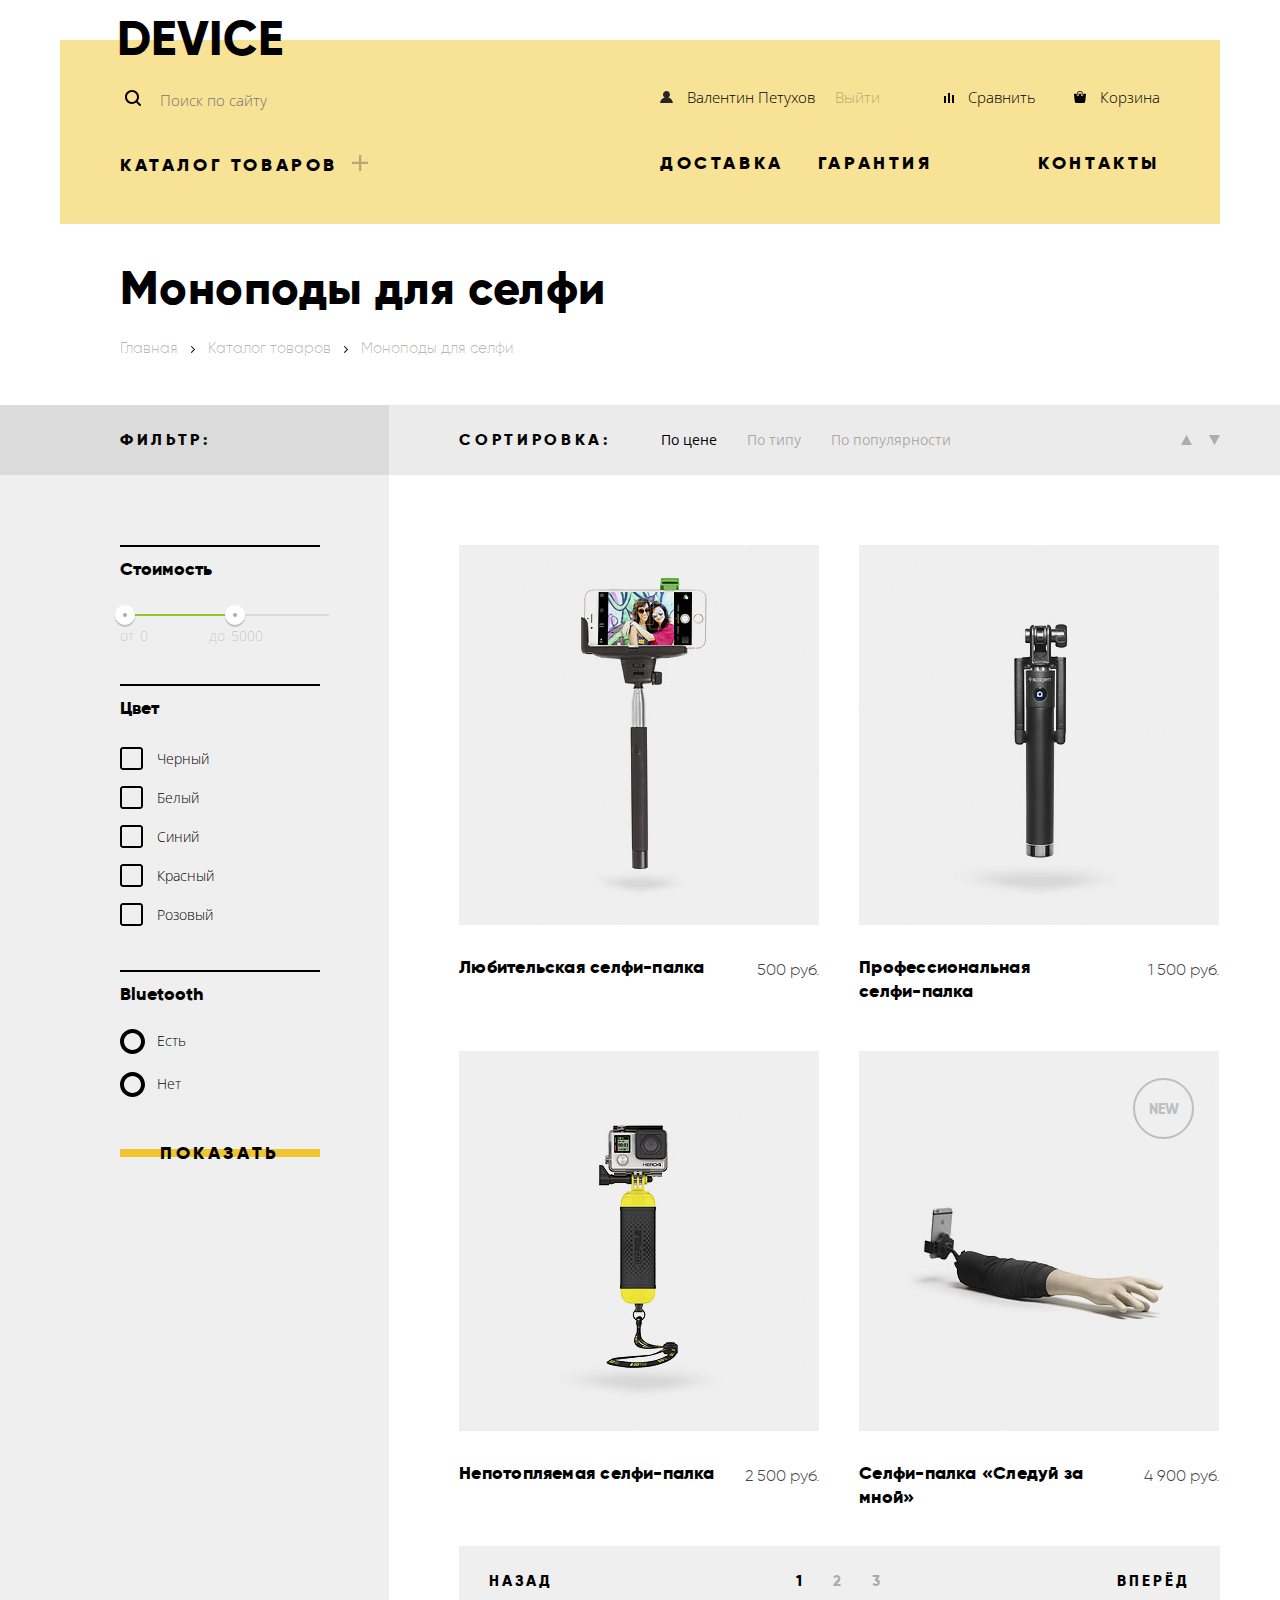
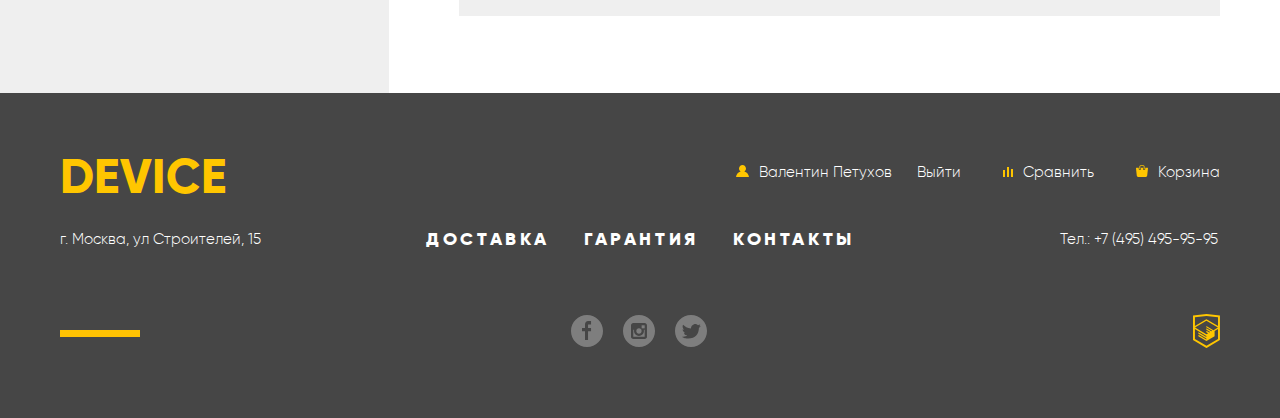
==== commit e70e886e: "последняя проверка" ====
--- a/inner.html
+++ b/inner.html
@@ -113,7 +113,7 @@
                         <h2>Сортировка:</h2>
                         <ul class="sort-items  ul-reset">
                             <li class="sort-item by-price">
-                                <a class="interactive-sort by-price" href="#">По цене</a>
+                                <a class="interactive-sort by-price">По цене</a>
                             </li>
                             <li class="sort-item by-type">
                                 <a class="interactive-sort" href="#">По типу</a>
@@ -192,26 +192,26 @@
                         <section class="items">
                             <h2 class="visually-hidden">Пункты</h2>
                             <ul class="ul-reset">
-                                <li class="item item-new">
+                                <li class="item">
                                     <img src="img/items/item-1.jpg" alt="Любительская селфи-палка" width="360" height="380" />
                                     <div class="item-subscribe">
                                         <a class="item-title" href="#">Любительская селфи-палка</a>
                                         <span class="price">500 руб.</span>
                                     </div>
                                     <div class="item-background">
-                                        <span class="in-cart interactive-button" href="#">В корзину</span>
-                                        <span class="in-compare interactive-compare" href="#">Добавить к сравнению</span>
+                                        <span class="in-cart interactive-button">В корзину</span>
+                                        <span class="in-compare interactive-compare">Добавить к сравнению</span>
                                     </div>
                                 </li>
                                 <li class="item">
                                     <img src="img/items/item-2.jpg" alt="Профессиональная селфи-палка" width="360" height="380" />
                                     <div class="item-subscribe">
-                                        <a class="item-title" href="#">Профессиональная селфи-палка</a>
+                                        <a class="item-title special-title" href="#">Профессиональная селфи-палка</a>
                                         <span class="price">1 500 руб.</span>
                                     </div>
                                     <div class="item-background">
-                                        <span class="in-cart interactive-button" href="#">В корзину</span>
-                                        <span class="in-compare interactive-compare" href="#">Добавить к сравнению</span>
+                                        <span class="in-cart interactive-button">В корзину</span>
+                                        <span class="in-compare interactive-compare">Добавить к сравнению</span>
                                     </div>
                                 </li>
                                 <li class="item">
@@ -221,19 +221,19 @@
                                         <span class="price">2 500 руб.</span>
                                     </div>
                                     <div class="item-background">
-                                        <span class="in-cart interactive-button" href="#">В корзину</span>
-                                        <span class="in-compare interactive-compare" href="#">Добавить к сравнению</span>
+                                        <span class="in-cart interactive-button">В корзину</span>
+                                        <span class="in-compare interactive-compare">Добавить к сравнению</span>
                                     </div>
                                 </li>
-                                <li class="item">
+                                <li class="item  item-new">
                                     <img src="img/items/item-4.jpg" alt="Следуй за мной" width="360" height="380" />
                                     <div class="item-subscribe">
                                         <a class="item-title" href="#">Селфи-палка «Следуй за мной»</a>
                                         <span class="price">4 900 руб.</span>
                                     </div>
                                     <div class="item-background">
-                                        <span class="in-cart interactive-button" href="#">В корзину</span>
-                                        <span class="in-compare interactive-compare" href="#">Добавить к сравнению</span>
+                                        <span class="in-cart interactive-button">В корзину</span>
+                                        <span class="in-compare interactive-compare">Добавить к сравнению</span>
                                     </div>
                                 </li>
                             </ul>
@@ -350,3 +350,4 @@
 </body>
 
 </html>
+
--- a/css/styles.min.css
+++ b/css/styles.min.css
@@ -1 +1 @@
-@font-face {font-family: "Gilroy";src: url("../fonts/gilroyextrabold-webfont.eot");src: url("../fonts/gilroyextrabold-webfont.eot?#iefix") format("embedded-opentype"), url("../fonts/gilroyextrabold.woff2") format("woff2");font-weight: 700;font-style: normal;}@font-face {font-family: "Gilroy";src: url("../fonts/gilroylight-webfont.eot");src: url("../fonts/gilroylight-webfont.eot?#iefix") format("embedded-opentype"), url("../fonts/gilroylight.woff2") format("woff2");font-weight: 300;font-style: normal;}.visually-hidden {visibility: hidden;width: 0;height: 0;margin: 0;padding: 0;line-height: 0;}.ul-reset {margin: 0;padding: 0;list-style: none;}body {min-width: 1200px;padding: 0;font-family: "Gilroy", "Open Sans", sans-serif;font-size: 15px;line-height: 30px;color: #000000;background-color: #ffffff;}a {text-decoration: none;color: #000000;}.layout-fixed {margin: 0 auto;width: 1160px;padding: 0 20px;}.logo {font-size: 48px;text-transform: uppercase;font-weight: 700;line-height: 48px;letter-spacing: 0.01em;}.main-header {padding-top: 40px;}.main-header .logo {position: absolute;display: block;margin-left: 57px;top: 15px;z-index: 1;}.header-yellow-bg {position: relative;min-height: 184px;background-color: #f7e296;padding: 0 60px;display: -webkit-box;display: -ms-flexbox;display: flex;-webkit-box-pack: justify;-ms-flex-pack: justify;justify-content: space-between;}.header-right-block form {line-height: 0;}.search-input {width: 310px;height: 50px;font-family: "Open Sans", "Arial", sans-serif;font-weight: 300;color: rgba(0, 0, 0, 0.3);border: none;outline: none;background: url(../img/menu/search.svg) no-repeat;background-position: 5px 15px;background-color: #f7e296;padding-left: 40px;margin-top: 35px;padding-top: 0;padding-bottom: 0;}.search-input:hover {color: rgba(0, 0, 0, 0.6);}.input-form {width: 440px;height: 50px;}.input-form input:focus {color: #000000;border-bottom: 2px solid black;}.search-input:focus + input {display: inline-block;vertical-align: bottom;}.search-button {width: 85px;height: 50px;border: 2px solid black;background: none;padding: 0;margin-left: -4px;display: none;-webkit-box-sizing: border-box;box-sizing: border-box;outline: none;}.search-button:hover {color: #ffffff;background: #000000;}.search-button:active {color: rgba(0, 0, 0, 0.3);background: #000000;display: inline-block;vertical-align: bottom;}.catalog, .catalog-options, .user-navigation, .site-navigation {list-style: none;}.catalog {margin-top: 60px;}.catalog-header {width: 250px;margin: 0;font-family: "Gilroy", "Arial", sans-serif;font-size: 18px;text-transform: uppercase;font-weight: 700;letter-spacing: 0.2em;}.catalog img {margin-left: 5px;opacity: 0.3;}.catalog-options {width: 100%;min-height: 130px;background-color: #f7e296;display: none;padding-top:30px;padding-bottom:40px;position: absolute;left: 0;padding-left: 60px;-webkit-box-sizing: border-box;box-sizing: border-box;}.catalog-header:hover ~ .catalog-options, .catalog-header:focus ~ .catalog-options {display: -webkit-box;display: -ms-flexbox;display: flex;z-index: 2;}.catalog-options ul {font-family: "Open Sans", "Arial", sans-serif;font-weight: 300;width: 160px;margin-right: 40px;}.catalog-options ul:first-child {min-width: 200px;}.main-navigation {min-width: 500px;display: -webkit-box;display: -ms-flexbox;display: flex;-webkit-box-orient: vertical;-webkit-box-direction: normal;-ms-flex-direction: column;flex-direction: column;margin-top: 50px;}.user-navigation, .site-navigation {display: -webkit-box;display: -ms-flexbox;display: flex;flex-wrap: wrap;}.user-navigation img {margin-right: 14px;}.user-navigation li {line-height: 15px;font-family: "Open Sans", "Arial", sans-serif;font-weight: 300;-webkit-box-orient: horizontal;-webkit-box-direction: reverse;-ms-flex-direction: row-reverse;flex-direction: row-reverse;}.user-navigation .login-link {margin-right: auto;margin-left: 0;}.user-navigation li {margin-left: 38px;}.site-navigation {font-family: "Gilroy", "Arial", sans-serif;font-size: 18px;text-transform: uppercase;font-weight: 700;letter-spacing: 0.2em;margin-top: 43px;}.site-navigation li {margin-right: 34px;}.site-navigation li:last-of-type {margin-right:0;}.site-navigation .contacts-nav {margin-left: auto;}.interactive:hover, .interactive:focus {opacity: 0.6;}.interactive:active {opacity: 0.3;}main {position: relative;}.slides {min-height: 495px;position: relative;background-image: -webkit-linear-gradient(#f7e296 115px, white 115px);background-image: -o-linear-gradient(#f7e296 115px, white 115px);background-image: linear-gradient(#f7e296 115px, white 115px);}.slide-img {width: 560px;}.slide1 {display: -webkit-box;display: -ms-flexbox;display: flex;-ms-flex-pack: distribute;justify-content: space-around;}.slide1 img {margin-left: 28px;margin-top:5px;}.slide1 .slide-info {margin-top: 40px;}.slide1 .lead {width: 399px;}.slide2 {display: none;-ms-flex-pack: distribute;justify-content: space-around;}.slide2 img {margin-top: 15px;margin-left: 55px;}.slide2 .slide-info {margin-top: 40px;margin-left: 15px;}.slide2 .lead {width: 260px;}.slide2 .slide-text {width: 450px;}.slide3 {display: none;-ms-flex-pack: distribute;justify-content: space-around;}.slide3 img {margin-top: 69px;margin-left:7px;}.slide3 .slide-info {margin-top: 40px;padding-right: 40px;}.bw-number {position: absolute;top: 65px;right: 50px;font-weight: 700;font-size: 179px;color: white;}.lead {position: relative;width: 505px;font-weight: 700;font-size: 47px;line-height: 56px;letter-spacing: 0.01em;margin: 0;padding: 0;}.slide-info {width: 500px;}.slide-info::before {content: "";display: block;width: 100px;height: 7px;background: white;margin-bottom: 35px;}.slide-text {font-family: "Open Sans", "Arial", sans-serif;font-weight: 300;color: #464646;letter-spacing: 0.01em;margin-top: 20px;margin-bottom: 43px;}.promo-slider-table .options {font-family: "Gilroy", "Arial", sans-serif;font-size: 36px;font-weight: 300;color: #464646;}.promo-slider-table td{padding-right:75px;padding-bottom: 8px;}.promo-slider-table .property {font-family: "Open Sans", "Arial", sans-serif;font-size: 13px;font-weight: 300;color: #464646;}.promo-slider-table .left-cell{padding-right:65px;}.slide3 td{padding-right:45px;}.slider-button {display: block;width: 220px;font-size: 18px;text-transform: uppercase;font-weight: 700;text-align: center;color: #000000;letter-spacing: 0.2em;line-height: 40px;background-image: -webkit-gradient(linear, left top, left bottom, color-stop(40%, transparent), color-stop(40%, #f0c52e), color-stop(60%, #f0c52e), color-stop(60%, transparent));background-image: -webkit-linear-gradient(transparent 40%, #f0c52e 40%, #f0c52e 60%, transparent 60%);background-image: -o-linear-gradient(transparent 40%, #f0c52e 40%, #f0c52e 60%, transparent 60%);background-image: linear-gradient(transparent 40%, #f0c52e 40%, #f0c52e 60%, transparent 60%);border: none;padding: 0;margin-bottom: 57px;margin-left:2px }.radio-group {display: inline-block;position: absolute;top: 321px;right: 84px;vertical-align: middle;}.radio-group input[type="radio"] {display: none;}.radio-group input[type="radio"] + label::before {content: "";display: inline-block;vertical-align: middle;height: 10px;width: 10px;margin-left: 19px;background-image: url("../img/promo_slider/slider-button-empty.svg");background-size: cover;background-repeat: no-repeat;}.radio-group input[type="radio"]:checked + label::before {content: "";display: inline-block;vertical-align: middle;height: 10px;width: 10px;margin-left: 20px;background-image: url("../img/promo_slider/slider-button.svg");background-size: cover;background-repeat: no-repeat;}.popular {margin-bottom: 81px;margin-top: 97px;}.popular-wrapper {display: -webkit-box;display: -ms-flexbox;display: flex;-webkit-box-orient: horizontal;-webkit-box-direction: normal;-ms-flex-direction: row;flex-direction: row;-webkit-box-pack: justify;-ms-flex-pack: justify;justify-content: space-between;}.popular a {width: 160px;list-style: none;}.img-position img {-ms-flex-item-align: end;align-self: flex-end }.special-tile h3{width:120px;}.popular-image {width: 160px;height: 160px;display: -webkit-box;display: -ms-flexbox;display: flex;-webkit-box-pack: center;-ms-flex-pack: center;justify-content: center;-webkit-box-align: center;-ms-flex-align: center;align-items: center;background-color: #f7e296;margin-bottom: 34px;}.popular h3 {font-size: 18px;font-weight: 700;line-height: 24px;margin: 0;text-align: left;}.popular-image:hover, .popular-image:focus {background-color: #f0c52e;}.tile:active img, .tile:active h3 {opacity: 0.3;color: rgba(0, 0, 0, 0.3);}.services {background-image: -webkit-linear-gradient(transparent 100px, #e5e5e5 100px);background-image: -o-linear-gradient(transparent 100px, #e5e5e5 100px);background-image: linear-gradient(transparent 100px, #e5e5e5 100px);padding-bottom: 65px;}.services-content {display: -webkit-box;display: -ms-flexbox;display: flex;-webkit-box-orient: horizontal;-webkit-box-direction: normal;-ms-flex-direction: row;flex-direction: row;}.services-navigation {width: 275px;min-height: 320px;border-right: 7px solid black;}.services-navigation ul {padding: 0;margin-top: 80px;}.services-navigation p {width: 160px;list-style: none;font-size: 18px;text-transform: uppercase;font-weight: 700;letter-spacing: 0.2em;text-align: center;line-height: 40px;background-image: -webkit-gradient(linear, left top, left bottom, color-stop(40%, transparent), color-stop(40%, #f0c52e), color-stop(60%, #f0c52e), color-stop(60%, transparent));background-image: -webkit-linear-gradient(transparent 40%, #f0c52e 40%, #f0c52e 60%, transparent 60%);background-image: -o-linear-gradient(transparent 40%, #f0c52e 40%, #f0c52e 60%, transparent 60%);background-image: linear-gradient(transparent 40%, #f0c52e 40%, #f0c52e 60%, transparent 60%);border: none;cursor: pointer;padding: 0;}.services-navigation li {width: 280px;list-style: none;margin-bottom: 23px;}.services-navigation p{padding:0;margin: 0;}.about-delivery{background:black;}.about-delivery p{background:#000000;color: #f7e184;}.services-navigation p:hover {background: #f4d361;}.services-navigation-item:active p{background: #000000;color: #f7e184;}.services-navigation-item:active{background: #000000;}.about-delivery p:hover{background: black;color: #f7e184;}.services-text {width: 450px;padding-left: 55px;margin-left: 65px;margin-top: 73px;}.services-text h3 {margin: 0;padding: 0;font-weight: 700;font-size: 47px;line-height: 48px;margin-bottom: 31px;}.services-text p {font-family: "Open sans", "Arial", sans-serif;font-weight: 300;font-size: 15px;color: #464646;}.delivery {display: -webkit-box;display: -ms-flexbox;display: flex;}.delivery img {margin-left: 105px;margin-top: 85px }.warranty {display: none;}.warranty img {margin-left: 90px;margin-top: 60px }.credit {display: none;}.credit img {margin-left: 80px;margin-top: 60px }.credit p {width: 425px;}.brands {padding: 80px 0;}.brands ul {display: -webkit-box;display: -ms-flexbox;display: flex;-webkit-box-pack: justify;-ms-flex-pack: justify;justify-content: space-between;padding: 0;}.brands li {list-style: none;}.brand a {display: block;width: 260px;height: 100px;}.brand .dji {background-image: url(../img/logotypes-black/logo-1.png);opacity: 0.2;}.brands .dji:hover {background-image: url(../img/logotypes_colored/logo-1.png);opacity: 1;}.brands .sp-gadgets {background: url(../img/logotypes-black/logo-2.png) no-repeat;opacity: 0.2;}.brands .sp-gadgets:hover {background-image: url(../img/logotypes_colored/logo-2.png);opacity: 1;}.brands .go-pro {background: url(../img/logotypes-black/logo-3.png) no-repeat;opacity: 0.2;}.brands .go-pro:hover {background-image: url(../img/logotypes_colored/logo-3.png);opacity: 1;}.brands .vive {background: url(../img/logotypes-black/logo-4.png) no-repeat;opacity: 0.2;}.brands .vive:hover {background-image: url(../img/logotypes_colored/logo-4.png);opacity: 1;}.about-contacts {display: -webkit-box;display: -ms-flexbox;display: flex;-webkit-box-pack: justify;-ms-flex-pack: justify;justify-content: space-between;}.about-us::before, .contacts::before {content: "";display: block;width: 80px;height: 7px;background: black;margin-bottom: 55px;}.about-us h3, .contacts h3 {font-weight: 700;font-size: 47px;margin: 0;margin-bottom: 50px;}.about-us p, .contacts p {font-family: "Open Sans", "Arial", sans-serif;font-weight: 300;color: #464646;margin: 0;margin-bottom: 30px;}.about-us {width: 460px;}.contacts {width: 560px;}.shipping-companies {font-size: 16px;font-weight: 700;line-height: 40px;padding: 0;margin-top: 37px;margin-left: 17px;list-style-type: circle;list-style-position: outside;}.shipping-companies li {padding-left: 20px;}.about-contacts-btn {display: block;width: 260px;font-size: 18px;text-transform: uppercase;font-weight: 700;text-align: center;color: #000000;letter-spacing: 0.2em;line-height: 40px;background-image: -webkit-gradient(linear, left top, left bottom, color-stop(40%, transparent), color-stop(40%, #f0c52e), color-stop(60%, #f0c52e), color-stop(60%, transparent));background-image: -webkit-linear-gradient(transparent 40%, #f0c52e 40%, #f0c52e 60%, transparent 60%);background-image: -o-linear-gradient(transparent 40%, #f0c52e 40%, #f0c52e 60%, transparent 60%);background-image: linear-gradient(transparent 40%, #f0c52e 40%, #f0c52e 60%, transparent 60%);border: none;padding: 0;margin-top: 55px;margin-bottom: 80px;}.contacts-map img {margin-top: 10px;margin-bottom: 2px;}@-webkit-keyframes bounce {0% {-webkit-transform: translateY(-2000px);transform: translateY(-2000px);}70% {-webkit-transform: translateY(30px);transform: translateY(30px);}90% {-webkit-transform: translateY(-10px);transform: translateY(-10px);}100% {-webkit-transform: translateY(0);transform: translateY(0);}}@keyframes bounce {0% {-webkit-transform: translateY(-2000px);transform: translateY(-2000px);}70% {-webkit-transform: translateY(30px);transform: translateY(30px);}90% {-webkit-transform: translateY(-10px);transform: translateY(-10px);}100% {-webkit-transform: translateY(0);transform: translateY(0);}}@-webkit-keyframes shake {0%, 100% {-webkit-transform: translateX(0);transform: translateX(0);}10%, 30%, 50%, 70%, 90% {-webkit-transform: translateX(-10px);transform: translateX(-10px);}20%, 40%, 60%, 80% {-webkit-transform: translateX(10px);transform: translateX(10px);}}@keyframes shake {0%, 100% {-webkit-transform: translateX(0);transform: translateX(0);}10%, 30%, 50%, 70%, 90% {-webkit-transform: translateX(-10px);transform: translateX(-10px);}20%, 40%, 60%, 80% {-webkit-transform: translateX(10px);transform: translateX(10px);}}.map-popup {top: 190%;left: 50%;margin-left: -470px;display: none;line-height: 0;}.map-popup p {position: absolute;top: 0;left: 0;z-index: 1;margin: 0;}.map-popup iframe {position: relative;z-index: 2;border: none;}.modal {position: absolute;-webkit-box-shadow: 0 10px 20px 10px rgba(0, 0, 0, 0.2);box-shadow: 0 10px 20px 10px rgba(0, 0, 0, 0.2);}.modal-write-us {position: fixed;top: 30%;left: 50%;margin-top: -50px;margin-left: -425px;padding: 100px 109px 80px 90px;font-size: 18px;font-weight: 700;color: black;display: none;-webkit-box-orient: vertical;-webkit-box-direction: normal;-ms-flex-direction: column;flex-direction: column;background-color: white;}.modal-show {display: block;-webkit-animation: bounce 0.6s;animation: bounce 0.6s;}.modal-error {-webkit-animation: shake 0.6s;animation: shake 0.6s;}.modal-close {position: absolute;right: 20px;top: 30px;width: 50px;height: 50px;background: #F7E296;border: 1px solid #F7E296;border-radius: 50%;opacity: 0.5;z-index: 3;}.modal-close:hover {opacity: 1;}.modal-close:active {opacity: 0.3;}.modal-close:before, .modal-close:after {position: absolute;top: 10px;left: 23px;content: " ";height: 30px;width: 3px;background-color: white;}.modal-close:before {-webkit-transform: rotate(45deg);-ms-transform: rotate(45deg);transform: rotate(45deg);}.modal-close:after {-webkit-transform: rotate(-45deg);-ms-transform: rotate(-45deg);transform: rotate(-45deg);}.modal-row1 {display: -webkit-box;display: -ms-flexbox;display: flex;-webkit-box-pack: justify;-ms-flex-pack: justify;justify-content: space-between;}.form-group {display: -webkit-box;display: -ms-flexbox;display: flex;-webkit-box-orient: vertical;-webkit-box-direction: normal;-ms-flex-direction: column;flex-direction: column;}.modal-row1 input {width: 360px;height: 50px;margin-top: 15px;}.modal-row1 input:hover, .modal-row2 textarea:hover {opacity: 0.8;}.modal-row1 input:focus, .modal-row2 textarea:focus {background: white;border: 3px solid #EFC52D;outline: none;}.modal-row1 input:invalid, .modal-row2 textarea:invalid {background: #ECB4B4;opacity: 0.5;}.modal-row2 {margin-top: 38px;}.modal-row2 textarea {width: 760px;height: 155px;padding-top: 17px;margin-top: 10px;margin-bottom: 45px;}.modal-input {font-family: "Open Sans", "Arial", sans-serif;font-weight: 400;font-size: 14px;color: rgba(0, 0, 0, 0.4);padding-left: 20px;background-color: #E5E5E5;border: 3px solid transparent;opacity: 0.5;-webkit-box-sizing: border-box;box-sizing: border-box;}.modal-button {width: 200px;font-size: 18px;text-transform: uppercase;font-weight: 700;text-align: center;color: #000000;letter-spacing: 0.2em;line-height: 40px;background-color: transparent;background-image: -webkit-gradient(linear, left top, left bottom, color-stop(40%, transparent), color-stop(40%, #f0c52e), color-stop(60%, #f0c52e), color-stop(60%, transparent));background-image: -webkit-linear-gradient(transparent 40%, #f0c52e 40%, #f0c52e 60%, transparent 60%);background-image: -o-linear-gradient(transparent 40%, #f0c52e 40%, #f0c52e 60%, transparent 60%);background-image: linear-gradient(transparent 40%, #f0c52e 40%, #f0c52e 60%, transparent 60%);border: none;padding: 0;}.page-footer {color: #ffffff;background-color: #464646;padding-top: 60px;padding-bottom: 60px;}.page-footer section a:not(.logo) {color: #ffffff;}.page-footer li {list-style: none;}.footer-row .logo {color: #ffc600;line-height: 48px;}.footer-row {display: -webkit-box;display: -ms-flexbox;display: flex;-webkit-box-pack: justify;-ms-flex-pack: justify;justify-content: space-between;}.footer-row1 {margin-bottom: 23px;}.footer-user-nav {padding: 0;margin: 0;display: -webkit-box;display: -ms-flexbox;display: flex;}.footer-user-nav li {margin-right: 43px;margin-top: 5px;}.footer-user-nav svg {margin-right: 10px;}.footer-user-nav .user-name {margin-right: 25px;}.footer-user-nav .cart {margin-right: 0;}.footer-row2 {margin-bottom: 60px;}.footer-services, .footer-social {padding: 0;margin: 0;display: -webkit-box;display: -ms-flexbox;display: flex;-webkit-box-orient: horizontal;-webkit-box-direction: normal;-ms-flex-direction: row;flex-direction: row;-webkit-box-pack: justify;-ms-flex-pack: justify;justify-content: space-between;flex-wrap: wrap;}.footer-services {font-family: "Gilroy", "Arial", sans-serif;text-transform: uppercase;font-size: 18px;font-weight: 700;letter-spacing: 0.2em;}.footer-services li {display: inline-block;margin-right: 35px;vertical-align: middle;}.padding-right{min-width:210px;}.padding-left{min-width:160px;}.footer-row3 {-webkit-box-align: center;-ms-flex-align: center;align-items: center;}.footer-row3::before {content: "";width: 80px;height: 7px;background: #FFC303;margin-bottom: 5px;}.footer-social {margin-right: 35px;}.footer-social li {margin-right: 20px;display: inline-block;vertical-align: baseline;}.footer-social-img {opacity: 0.3;}.footer-social-img:hover, .footer-social-img:focus {opacity: 0.6;}.footer-social-img:active {opacity: 0.1;}.phone-number {text-decoration: none;}.user-navigation .user-name {margin-right: 20px;margin-left: 0;}.user-navigation .logout {margin-left: 0;margin-right: auto;}.logout a {color: rgba(0, 0, 0, 0.3);}.page-header {margin-bottom: 42px;}.page-header h1 {margin: 0;padding: 0;font-size: 47px;font-weight: 700;line-height: 48px;letter-spacing: 0.01em;margin-top: 40px;margin-bottom: 20px;margin-left: 60px;}.breadcrumbs {margin-left: 60px;}.breadcrumbs li {display: inline-block;margin-right: 9px;vertical-align: middle;}.breadcrumbs li + li::before {content: "";display: inline-block;vertical-align: middle;width: 4px;height: 7px;margin-right: 9px;background-image: url(../img/nav-arrow.svg);background-repeat: no-repeat;}.breadcrumbs li a {color: rgba(0, 0, 0, 0.3);}.interactive-breadcrumbs:hover, .interactive-breadcrumbs:focus {color: rgba(0, 0, 0, 0.6);}.interactive-breadcrumbs:active {opacity: 0.1;}.page-content {display: -webkit-box;display: -ms-flexbox;display: flex;-webkit-box-orient: vertical;-webkit-box-direction: normal;-ms-flex-direction: column;flex-direction: column;}.container {display: -webkit-box;display: -ms-flexbox;display: flex;}.left {width: 29% }.right {width: 67%;padding-left: 70px;}.top-row {background-image: -webkit-gradient(linear, left top, right top, color-stop(50%, #dbdbdb), color-stop(50%, #ebebeb));background-image: -webkit-linear-gradient(left, #dbdbdb 50%, #ebebeb 50%);background-image: -o-linear-gradient(left, #dbdbdb 50%, #ebebeb 50%);background-image: linear-gradient(to right, #dbdbdb 50%, #ebebeb 50%) }.bottom-row {background-image: -webkit-gradient(linear, left top, right top, color-stop(50%, #efefef), color-stop(50%, white));background-image: -webkit-linear-gradient(left, #efefef 50%, white 50%);background-image: -o-linear-gradient(left, #efefef 50%, white 50%);background-image: linear-gradient(to right, #efefef 50%, white 50%) }.grey-row {background: #ebebeb;}.white-row {background: white;}.filter {padding: 0;margin: 0;padding-left: 60px }.left h2, .sort h2 {font-weight: 700;font-size: 16px;line-height: 70px;text-transform: uppercase;letter-spacing: 0.2em;margin: 0;}.left h2 {margin-left: 60px;}.filter-content {padding-top: 70px;padding-right: 60px;}.item-price h3 {padding: 0;margin: 0;font-size: 18px;font-weight: 700;margin-bottom: 24px;}.item-color::before, .bluetooth::before, .item-price::before {content: "";display: block;width: 200px;height: 2px;background: black;margin-bottom: 7px;}.filter-item label {font-family: "Open Sans", "Arial", sans-serif;font-weight: 300;font-size: 14px;line-height: 23px;cursor: pointer;}.item-price{border:none;padding:0;margin: 0;}.price-controls {cursor: pointer;}.price-controls label {display: inline-block;vertical-align: bottom;font-size: 14px;line-height: 38px;vertical-align: top;cursor: pointer;font-weight: 300;color: rgba(0, 0, 0, 0.2) }.price-controls .min-price, .price-controls .max-price {width: 85px;}.price-controls input {width: 50px;margin: 0;color: inherit;font: inherit;background: none;border: none;}.range-controls {position: relative;margin-top: 30px;}.range-controls .scale {height: 2px;background: #DADADA;}.range-controls .bar {width: 50%;height: 2px;background: #8FC72F;}.range-toggle {position: absolute;top: -9px;width: 4px;height: 4px;background: #ababab;border: 8px solid #ffffff;border-radius: 50%;-webkit-box-shadow: 0 2px 1px 0 rgba(0, 1, 1, 0.2);box-shadow: 0 2px 1px 0 rgba(0, 1, 1, 0.2);cursor: pointer;}.range-toggle-min {left: -5px;}.range-toggle-max {left: 50%;}.item-color {min-height: 200px;display: flex;flex-direction: column;justify-content: flex-start;margin-top: 14px;border:none;padding: 0;margin: 0;margin-top:28px;padding-bottom:28px;}.item-color h3 {padding: 0;margin: 0;font-size: 18px;font-weight: 700;margin-bottom: 24px;}.item-color label, .bluetooth label {display: -webkit-box;display: -ms-flexbox;display: flex;-webkit-box-orient: horizontal;-webkit-box-direction: normal;-ms-flex-direction: row;flex-direction: row;-webkit-box-align: center;-ms-flex-align: center;margin-bottom:16px }.visually-hidden-input{opacity: 0;position: absolute;}.item-color label:before {content: "";display: inline-block;vertical-align: middle;height: 23px;width: 27px;margin-right: 10px;background-image: url(../img/checkbox-off.svg);background-repeat: no-repeat;}.color-input:checked + label:before {content: "";width: 27px;height: 23px;margin-right: 10px;background-image: url("../img/checkbox-on.svg");background-repeat: no-repeat;}.color-input:disabled + label:before {content: "";height: 23px;width: 27px;margin-right: 10px;background-image: url(../img/checkbox-on.svg);background-repeat: no-repeat;opacity: 0.25;}.color-input:disabled + label:before {content: "";display: inline-block;vertical-align: middle;height: 23px;width: 27px;margin-right: 10px;background-image: url(../img/checkbox-off.svg);background-repeat: no-repeat;opacity: 0.25;}.bluetooth {border:none;padding: 0;margin: 0;}.bluetooth h3 {padding: 0;margin: 0;font-size: 18px;font-weight: 700;margin-bottom: 20px;}.bluetooth label:before {content: "";display: inline-block;vertical-align: middle;height: 27px;width: 27px;margin-right: 10px;background-image: url("../img/radio-off.svg");background-repeat: no-repeat;}.bluetooth-input:checked + label:before {content: "";display: inline-block;vertical-align: middle;height: 27px;width: 27px;margin-right: 10px;background-image: url("../img/radio-on.svg");background-repeat: no-repeat;}.bluetooth-input:disabled + label:before {content: "";display: inline-block;vertical-align: middle;height: 27px;width: 27px;margin-right: 10px;background-image: url(../img/radio-off.svg);background-repeat: no-repeat;opacity: 0.25;}.interactive-input:hover~label:before{opacity: 0.6;}.interactive-input:focus~label:before{outline:-webkit-focus-ring-color auto 5px;}.interactive-input:active~label:before {opacity: 1;}.filter-button {display: block;width: 200px;font-size: 18px;text-transform: uppercase;font-weight: 700;text-align: center;color: #000000;letter-spacing: 0.2em;line-height: 40px;background-color: transparent;background-image: -webkit-gradient(linear, left top, left bottom, color-stop(40%, transparent), color-stop(40%, #f0c52e), color-stop(60%, #f0c52e), color-stop(60%, transparent));background-image: -webkit-linear-gradient(transparent 40%, #f0c52e 40%, #f0c52e 60%, transparent 60%);background-image: -o-linear-gradient(transparent 40%, #f0c52e 40%, #f0c52e 60%, transparent 60%);background-image: linear-gradient(transparent 40%, #f0c52e 40%, #f0c52e 60%, transparent 60%);border: none;padding: 0;margin-top: 18px;}.interactive-button:hover, .interactive-button:focus {background: #f0c52e;color: rgba(0, 0, 0, 0.6);}.interactive-button:active {color: rgba(0, 0, 0, 0.3);}.sort {display: -webkit-box;display: -ms-flexbox;display: flex;-webkit-box-orient: horizontal;-webkit-box-direction: normal;-ms-flex-direction: row;flex-direction: row;-webkit-box-align: baseline;-ms-flex-align: baseline;align-items: baseline;}.sort h2 {margin-right: 60px;}.sort-items {display: -webkit-box;display: -ms-flexbox;display: flex;-webkit-box-pack: justify;-ms-flex-pack: justify;justify-content: space-between;}.sort-item a{font-family: "Open Sans", "Arial", sans-serif;font-weight: 400;font-size: 14px;color: rgba(0, 0, 0, 0.3);margin-right: 27px;}.by-price a{color: rgb(0, 0, 0);}.interactive-sort:hover, .interactive-sort:focus {color: rgba(0, 0, 0, 0.6);}.by-price a:hover, .interactive-sort:focus{color: rgb(0, 0, 0);}s .interactive-sort:active {color: rgb(0, 0, 0);}.arrows {margin-left: auto;cursor: pointer;}.arrow {margin-left: 13px;opacity: 0.3;}.interactive-arrow:hover, .interactive-arrow:focus {opacity: 0.6;}.interactive-arrow:active {opacity: 1;}.items {padding-top: 70px;padding-bottom: 77px;}.items ul {display: -webkit-box;display: -ms-flexbox;display: flex;-webkit-box-orient: horizontal;-webkit-box-direction: normal;-ms-flex-direction: row;flex-direction: row;-ms-flex-wrap: wrap;flex-wrap: wrap;}.item {display: -webkit-box;display: -ms-flexbox;display: flex;-webkit-box-orient: vertical;-webkit-box-direction: normal;-ms-flex-direction: column;flex-direction: column;position: relative;margin-bottom: 48px;}.item:nth-child(2n + 1) {margin-right: 40px;}.item-subscribe {display: -webkit-box;display: -ms-flexbox;display: flex;margin-top: 30px;}.item-title {width: 260px;font-weight: 700;font-size: 18px;color: #000000;line-height: 24px;}.price {font-weight: 300;font-size: 16px;color: #464646;margin-left: auto;}.item-new:before {content: "new";position: absolute;top: 30px;right: 30px;width: 60px;height: 60px;text-transform: uppercase;border: 2px solid black;border-radius: 50%;font-size: 14px;font-weight: 700;color: black;line-height: 60px;opacity: 0.2;text-align: center;}.item-background {width: 358px;color: #000000;text-align: center;padding-top: 180px;padding-bottom: 140px;position: absolute;top: 0;display: none;}.in-cart {font-weight: 700;font-size: 18px;text-transform: uppercase;display: block;width: 200px;text-align: center;letter-spacing: 0.2em;line-height: 40px;background-image: -webkit-gradient(linear, left top, left bottom, color-stop(40%, transparent), color-stop(40%, #f0c52e), color-stop(60%, #f0c52e), color-stop(60%, transparent));background-image: -webkit-linear-gradient(transparent 40%, #f0c52e 40%, #f0c52e 60%, transparent 60%);background-image: -o-linear-gradient(transparent 40%, #f0c52e 40%, #f0c52e 60%, transparent 60%);background-image: linear-gradient(transparent 40%, #f0c52e 40%, #f0c52e 60%, transparent 60%);margin: 0 auto;}.in-compare {font-family: "Open Sans", "Arial", sans-serif;font-weight: 300;font-size: 13px;color: rgba(0, 0, 0, 0.5) }.interactive-compare:hover, .interactive-compare:focus {color: rgb(0, 0, 0);}.interactive-compare:active {color: rgba(0, 0, 0, 0.2) }.item:hover img {cursor: pointer;opacity: 0.7;}.item:hover .item-background {cursor: pointer;display: block;}.paginator {display: -webkit-box;display: -ms-flexbox;display: flex;background: #EFEFEF;-webkit-box-pack: justify;-ms-flex-pack: justify;justify-content: space-between;-webkit-box-align: center;-ms-flex-align: center;align-items: center;letter-spacing: 0.2em;margin-top: -11px;}.backward {margin-right: auto;}.forward {margin-left: auto;}.pages{margin-left:30px;}.page {margin-right: 21px;}.paginator a {font-family: "Gilroy", "Arial", sans-serif;font-weight: 700;text-transform: uppercase;color: rgba(0, 0, 0, 0.3);-webkit-box-align: end;-ms-flex-align: end;align-items: flex-end;cursor: pointer;}.pages .page:first-child {color: black;}.paginator .interactive-go {color: rgb(0, 0, 0);}.interactive-page:hover, .interactive-page:focus {color: rgba(0, 0, 0, 0.6);}.interactive-page:active {color: rgb(0, 0, 0);}.interactive-go {padding: 20px 30px;}.interactive-go:active {opacity: 0.3;background-color: #d9d9d9;}.interactive-go:hover {background-color: #d9d9d9;}
+@font-face {font-family: "Gilroy";src: url("../fonts/gilroyextrabold-webfont.eot");src: url("../fonts/gilroyextrabold-webfont.eot?#iefix") format("embedded-opentype"), url("../fonts/gilroyextrabold.woff2") format("woff2");font-weight: 700;font-style: normal;}@font-face {font-family: "Gilroy";src: url("../fonts/gilroylight-webfont.eot");src: url("../fonts/gilroylight-webfont.eot?#iefix") format("embedded-opentype"), url("../fonts/gilroylight.woff2") format("woff2");font-weight: 300;font-style: normal;}.visually-hidden {visibility: hidden;width: 0;height: 0;margin: 0;padding: 0;line-height: 0;}.ul-reset {margin: 0;padding: 0;list-style: none;}body {min-width: 1200px;padding: 0;font-family: "Gilroy", "Open Sans", sans-serif;font-size: 15px;line-height: 30px;color: #000000;background-color: #ffffff;}a {text-decoration: none;color: #000000;}.layout-fixed {margin: 0 auto;width: 1160px;padding: 0 20px;}.logo {font-size: 48px;text-transform: uppercase;font-weight: 700;line-height: 48px;letter-spacing: 0.01em;}.main-header {padding-top: 40px;}.main-header .logo {position: absolute;display: block;margin-left: 57px;top: 15px;z-index: 1;}.header-yellow-bg {position: relative;min-height: 184px;background-color: #f7e296;padding: 0 60px;display: -webkit-box;display: -ms-flexbox;display: flex;-webkit-box-pack: justify;-ms-flex-pack: justify;justify-content: space-between;}.header-right-block form {line-height: 0;}.search-input {width: 310px;height: 50px;font-family: "Open Sans", "Arial", sans-serif;font-weight: 300;color: rgba(0, 0, 0, 0.3);border: none;outline: none;background: url(../img/menu/search.svg) no-repeat;background-position: 5px 15px;background-color: #f7e296;padding-left: 40px;margin-top: 35px;padding-top: 0;padding-bottom: 0;}.search-input:hover {color: rgba(0, 0, 0, 0.6);}.input-form {width: 440px;height: 50px;}.input-form input:focus {color: #000000;border-bottom: 2px solid black;}.search-input:focus + input {display: inline-block;vertical-align: bottom;}.search-button {width: 85px;height: 50px;border: 2px solid black;background: none;padding: 0;margin-left: -4px;display: none;-webkit-box-sizing: border-box;box-sizing: border-box;outline: none;}.search-button:hover {color: #ffffff;background: #000000;}.search-button:active {color: rgba(0, 0, 0, 0.3);background: #000000;display: inline-block;vertical-align: bottom;}.catalog, .catalog-options, .user-navigation, .site-navigation {list-style: none;}.catalog {margin-top: 60px;}.catalog-header {width: 260px;margin: 0;font-family: "Gilroy", "Arial", sans-serif;font-size: 18px;text-transform: uppercase;font-weight: 700;letter-spacing: 0.2em;}.catalog img {margin-left: 5px;opacity: 0.3;}.catalog-options {width: 100%;min-height: 130px;background-color: #f7e296;display: none;padding-top: 20px;padding-bottom: 30px;position: absolute;left: 0;padding-left: 60px;-webkit-box-sizing: border-box;box-sizing: border-box;}.catalog-options:before {content: "";position: absolute;height: 21px;top: -15px;}.catalog-options li {margin-bottom: 6px;}.catalog-header:hover ~ .catalog-options, .catalog-header:focus ~ .catalog-options {display: -webkit-box;display: -ms-flexbox;display: flex;z-index: 2;}.catalog-options:hover {display: -webkit-box;display: -ms-flexbox;display: flex;z-index: 2;}.catalog-options ul {font-family: "Open Sans", "Arial", sans-serif;font-weight: 300;width: 160px;margin-right: 40px;}.catalog-options ul:first-child {min-width: 200px;}.main-navigation {min-width: 500px;display: -webkit-box;display: -ms-flexbox;display: flex;-webkit-box-orient: vertical;-webkit-box-direction: normal;-ms-flex-direction: column;flex-direction: column;margin-top: 50px;}.user-navigation, .site-navigation {display: -webkit-box;display: -ms-flexbox;display: flex;-ms-flex-wrap: wrap;flex-wrap: wrap;}.user-navigation img {margin-right: 14px;}.user-navigation li {line-height: 15px;font-family: "Open Sans", "Arial", sans-serif;font-weight: 300;-webkit-box-orient: horizontal;-webkit-box-direction: reverse;-ms-flex-direction: row-reverse;flex-direction: row-reverse;}.user-navigation .login-link {margin-right: auto;margin-left: 0;}.user-navigation li {margin-left: 38px;}.site-navigation {font-family: "Gilroy", "Arial", sans-serif;font-size: 18px;text-transform: uppercase;font-weight: 700;letter-spacing: 0.2em;margin-top: 43px;}.site-navigation li {margin-right: 34px;}.site-navigation li:last-of-type {margin-right: 0;}.site-navigation .contacts-nav {margin-left: auto;}.interactive:hover, .interactive:focus {opacity: 0.6;}.interactive:active {opacity: 0.3;}main {position: relative;}.slides {min-height: 495px;position: relative;background-image: -webkit-linear-gradient(#f7e296 115px, white 115px);background-image: -o-linear-gradient(#f7e296 115px, white 115px);background-image: linear-gradient(#f7e296 115px, white 115px);}.slide-img {width: 560px;}.slide1 {display: -webkit-box;display: -ms-flexbox;display: flex;-ms-flex-pack: distribute;justify-content: space-around;}.slide1 img {margin-left: 28px;margin-top: 5px;}.slide1 .slide-info {margin-top: 40px;}.slide1 .lead {width: 397px;}.slide1 .slide-text {width: 490px;}.slide2 {display: none;-ms-flex-pack: distribute;justify-content: space-around;}.slide2 img {margin-top: 15px;margin-left: 55px;}.slide2 .slide-info {margin-top: 40px;margin-left: 15px;}.slide2 .lead {width: 260px;}.slide2 .slide-text {width: 450px;}.slide3 {display: none;-ms-flex-pack: distribute;justify-content: space-around;}.slide3 img {margin-top: 69px;margin-left: 7px;}.slide3 .slide-info {margin-top: 40px;padding-right: 40px;}.bw-number {position: absolute;top: 65px;right: 50px;font-weight: 700;font-size: 179px;color: white;}.lead {position: relative;width: 505px;font-weight: 700;font-size: 47px;line-height: 56px;letter-spacing: 0.01em;margin: 0;padding: 0;}.slide-info {width: 500px;}.slide-info::before {content: "";display: block;width: 100px;height: 7px;background: white;margin-bottom: 35px;}.slide-text {font-family: "Open Sans", "Arial", sans-serif;font-weight: 300;color: #464646;letter-spacing: 0.01em;margin-top: 20px;margin-bottom: 43px;}.promo-slider-table .options {font-family: "Gilroy", "Arial", sans-serif;font-size: 36px;font-weight: 300;color: #464646;}.promo-slider-table td {padding-right: 75px;padding-bottom: 8px;}.promo-slider-table .property {font-family: "Open Sans", "Arial", sans-serif;font-size: 13px;font-weight: 300;color: #464646;}.promo-slider-table .left-cell {padding-right: 65px;}.slide3 td {padding-right: 45px;}.slider-button {display: block;width: 220px;font-size: 18px;text-transform: uppercase;font-weight: 700;text-align: center;color: #000000;letter-spacing: 0.2em;line-height: 40px;background-image: -webkit-gradient(linear, left top, left bottom, color-stop(40%, transparent), color-stop(40%, #f0c52e), color-stop(60%, #f0c52e), color-stop(60%, transparent));background-image: -webkit-linear-gradient(transparent 40%, #f0c52e 40%, #f0c52e 60%, transparent 60%);background-image: -o-linear-gradient(transparent 40%, #f0c52e 40%, #f0c52e 60%, transparent 60%);background-image: linear-gradient(transparent 40%, #f0c52e 40%, #f0c52e 60%, transparent 60%);border: none;padding: 0;margin-bottom: 57px;margin-left: 2px }.radio-group {display: inline-block;position: absolute;bottom: 147px;right: 84px;vertical-align: bottom;}.radio-group input[type="radio"] {display: none;}.radio-group input[type="radio"] + label::before {content: "";display: inline-block;vertical-align: middle;height: 11px;width: 11px;margin-left: 18px;background-image: url("../img/promo_slider/slider-button-empty.svg");background-size: cover;background-repeat: no-repeat;}.radio-group input[type="radio"]:checked + label::before {content: "";display: inline-block;vertical-align: middle;height: 10px;width: 10px;margin-left: 20px;background-image: url("../img/promo_slider/slider-button.svg");background-size: cover;background-repeat: no-repeat;}.popular {margin-bottom: 81px;margin-top: 97px;}.popular-wrapper {display: -webkit-box;display: -ms-flexbox;display: flex;-webkit-box-orient: horizontal;-webkit-box-direction: normal;-ms-flex-direction: row;flex-direction: row;-webkit-box-pack: justify;-ms-flex-pack: justify;justify-content: space-between;}.popular a {width: 160px;list-style: none;}.img-position img {-ms-flex-item-align: end;align-self: flex-end }.special-tile h3 {width: 120px;}.popular-image {width: 160px;height: 160px;display: -webkit-box;display: -ms-flexbox;display: flex;-webkit-box-pack: center;-ms-flex-pack: center;justify-content: center;-webkit-box-align: center;-ms-flex-align: center;align-items: center;background-color: #f7e296;margin-bottom: 34px;}.popular h3 {font-size: 18px;font-weight: 700;line-height: 24px;margin: 0;text-align: left;}.popular-image:hover, .popular-image:focus {background-color: #f0c52e;}.tile:active img, .tile:active h3 {opacity: 0.3;color: rgba(0, 0, 0, 0.3);}.services {background-image: -webkit-linear-gradient(transparent 100px, #e5e5e5 100px);background-image: -o-linear-gradient(transparent 100px, #e5e5e5 100px);background-image: linear-gradient(transparent 100px, #e5e5e5 100px);padding-bottom: 65px;}.services-content {display: -webkit-box;display: -ms-flexbox;display: flex;-webkit-box-orient: horizontal;-webkit-box-direction: normal;-ms-flex-direction: row;flex-direction: row;}.services-navigation {width: 275px;min-height: 320px;border-right: 7px solid black;}.services-navigation ul {padding: 0;margin-top: 80px;}.services-navigation p {width: 160px;list-style: none;font-size: 18px;text-transform: uppercase;font-weight: 700;letter-spacing: 0.2em;text-align: center;line-height: 40px;background-image: -webkit-gradient(linear, left top, left bottom, color-stop(40%, transparent), color-stop(40%, #f0c52e), color-stop(60%, #f0c52e), color-stop(60%, transparent));background-image: -webkit-linear-gradient(transparent 40%, #f0c52e 40%, #f0c52e 60%, transparent 60%);background-image: -o-linear-gradient(transparent 40%, #f0c52e 40%, #f0c52e 60%, transparent 60%);background-image: linear-gradient(transparent 40%, #f0c52e 40%, #f0c52e 60%, transparent 60%);border: none;cursor: pointer;padding: 0;}.services-navigation li {width: 280px;list-style: none;margin-bottom: 23px;}.services-navigation p {padding: 0;margin: 0;}.about-delivery {background: black;}.about-delivery p {background: #000000;color: #f7e184;}.services-navigation p:hover {background: #f4d361;}.services-navigation-item:active p {background: #000000;color: #f7e184;}.services-navigation-item:active {background: #000000;}.about-delivery p:hover {background: black;color: #f7e184;}.services-text {width: 450px;padding-left: 55px;margin-left: 65px;margin-top: 73px;}.services-text h3 {margin: 0;padding: 0;font-weight: 700;font-size: 47px;line-height: 48px;margin-bottom: 31px;}.services-text p {font-family: "Open sans", "Arial", sans-serif;font-weight: 300;font-size: 15px;color: #464646;}.delivery {display: -webkit-box;display: -ms-flexbox;display: flex;}.delivery img {margin-left: 105px;margin-top: 85px }.warranty {display: none;}.warranty img {margin-left: 90px;margin-top: 60px }.credit {display: none;}.credit img {margin-left: 80px;margin-top: 60px }.credit p {width: 425px;}.brands {padding: 80px 0;}.brands ul {display: -webkit-box;display: -ms-flexbox;display: flex;-webkit-box-pack: justify;-ms-flex-pack: justify;justify-content: space-between;padding: 0;}.brands li {list-style: none;}.brand a {display: block;width: 260px;height: 100px;}.brand .dji {background-image: url(../img/logotypes-black/logo-1.png);opacity: 0.2;}.brands .dji:hover {background-image: url(../img/logotypes_colored/logo-1.png);opacity: 1;}.brands .sp-gadgets {background: url(../img/logotypes-black/logo-2.png) no-repeat;opacity: 0.2;}.brands .sp-gadgets:hover {background-image: url(../img/logotypes_colored/logo-2.png);opacity: 1;}.brands .go-pro {background: url(../img/logotypes-black/logo-3.png) no-repeat;opacity: 0.2;}.brands .go-pro:hover {background-image: url(../img/logotypes_colored/logo-3.png);opacity: 1;}.brands .vive {background: url(../img/logotypes-black/logo-4.png) no-repeat;opacity: 0.2;}.brands .vive:hover {background-image: url(../img/logotypes_colored/logo-4.png);opacity: 1;}.about-contacts {display: -webkit-box;display: -ms-flexbox;display: flex;-webkit-box-pack: justify;-ms-flex-pack: justify;justify-content: space-between;}.about-us::before, .contacts::before {content: "";display: block;width: 80px;height: 7px;background: black;margin-bottom: 55px;}.about-us h3, .contacts h3 {font-weight: 700;font-size: 47px;margin: 0;margin-bottom: 50px;}.about-us p, .contacts p {font-family: "Open Sans", "Arial", sans-serif;font-weight: 300;color: #464646;margin: 0;margin-bottom: 30px;}.about-us {width: 460px;}.contacts {width: 560px;}.shipping-companies {font-size: 16px;font-weight: 700;line-height: 40px;padding: 0;margin-top: 37px;margin-left: 17px;list-style-type: circle;list-style-position: outside;}.shipping-companies li {padding-left: 20px;}.about-contacts-btn {display: block;width: 260px;font-size: 18px;text-transform: uppercase;font-weight: 700;text-align: center;color: #000000;letter-spacing: 0.2em;line-height: 40px;background-image: -webkit-gradient(linear, left top, left bottom, color-stop(40%, transparent), color-stop(40%, #f0c52e), color-stop(60%, #f0c52e), color-stop(60%, transparent));background-image: -webkit-linear-gradient(transparent 40%, #f0c52e 40%, #f0c52e 60%, transparent 60%);background-image: -o-linear-gradient(transparent 40%, #f0c52e 40%, #f0c52e 60%, transparent 60%);background-image: linear-gradient(transparent 40%, #f0c52e 40%, #f0c52e 60%, transparent 60%);border: none;padding: 0;margin-top: 55px;margin-bottom: 80px;}.contacts-map img {margin-top: 10px;margin-bottom: 2px;}@-webkit-keyframes bounce {0% {-webkit-transform: translateY(-2000px);transform: translateY(-2000px);}70% {-webkit-transform: translateY(30px);transform: translateY(30px);}90% {-webkit-transform: translateY(-10px);transform: translateY(-10px);}100% {-webkit-transform: translateY(0);transform: translateY(0);}}@keyframes bounce {0% {-webkit-transform: translateY(-2000px);transform: translateY(-2000px);}70% {-webkit-transform: translateY(30px);transform: translateY(30px);}90% {-webkit-transform: translateY(-10px);transform: translateY(-10px);}100% {-webkit-transform: translateY(0);transform: translateY(0);}}@-webkit-keyframes shake {0%, 100% {-webkit-transform: translateX(0);transform: translateX(0);}10%, 30%, 50%, 70%, 90% {-webkit-transform: translateX(-10px);transform: translateX(-10px);}20%, 40%, 60%, 80% {-webkit-transform: translateX(10px);transform: translateX(10px);}}@keyframes shake {0%, 100% {-webkit-transform: translateX(0);transform: translateX(0);}10%, 30%, 50%, 70%, 90% {-webkit-transform: translateX(-10px);transform: translateX(-10px);}20%, 40%, 60%, 80% {-webkit-transform: translateX(10px);transform: translateX(10px);}}.map-popup {top: 190%;left: 50%;margin-left: -470px;display: none;line-height: 0;}.map-popup p {position: absolute;top: 0;left: 0;z-index: 1;margin: 0;}.map-popup iframe {position: relative;z-index: 2;border: none;}.modal {position: absolute;-webkit-box-shadow: 0 10px 20px 10px rgba(0, 0, 0, 0.2);box-shadow: 0 10px 20px 10px rgba(0, 0, 0, 0.2);}.modal-write-us {position: fixed;top: 30%;left: 50%;margin-top: -50px;margin-left: -425px;padding: 100px 109px 80px 90px;font-size: 18px;font-weight: 700;color: black;display: none;-webkit-box-orient: vertical;-webkit-box-direction: normal;-ms-flex-direction: column;flex-direction: column;background-color: white;}.modal-show {display: block;-webkit-animation: bounce 0.6s;animation: bounce 0.6s;}.modal-error {-webkit-animation: shake 0.6s;animation: shake 0.6s;}.modal-close {position: absolute;right: 20px;top: 30px;width: 50px;height: 50px;background: #F7E296;border: 1px solid #F7E296;border-radius: 50%;opacity: 0.5;z-index: 3;}.modal-close:hover {opacity: 1;}.modal-close:active {opacity: 0.3;}.modal-close:before, .modal-close:after {position: absolute;top: 10px;left: 23px;content: " ";height: 30px;width: 3px;background-color: white;}.modal-close:before {-webkit-transform: rotate(45deg);-ms-transform: rotate(45deg);transform: rotate(45deg);}.modal-close:after {-webkit-transform: rotate(-45deg);-ms-transform: rotate(-45deg);transform: rotate(-45deg);}.modal-row1 {display: -webkit-box;display: -ms-flexbox;display: flex;-webkit-box-pack: justify;-ms-flex-pack: justify;justify-content: space-between;}.form-group {display: -webkit-box;display: -ms-flexbox;display: flex;-webkit-box-orient: vertical;-webkit-box-direction: normal;-ms-flex-direction: column;flex-direction: column;}.modal-row1 input {width: 360px;height: 50px;margin-top: 15px;}.modal-row1 input:hover, .modal-row2 textarea:hover {opacity: 0.8;}.modal-row1 input:focus, .modal-row2 textarea:focus {background: white;border: 3px solid #EFC52D;outline: none;}.modal-row1 input:invalid, .modal-row2 textarea:invalid {background: #ECB4B4;opacity: 0.5;}.modal-row2 {margin-top: 38px;}.modal-row2 textarea {width: 760px;height: 155px;padding-top: 17px;margin-top: 10px;margin-bottom: 45px;}.modal-input {font-family: "Open Sans", "Arial", sans-serif;font-weight: 400;font-size: 14px;color: rgba(0, 0, 0, 0.4);padding-left: 20px;background-color: #E5E5E5;border: 3px solid transparent;opacity: 0.5;-webkit-box-sizing: border-box;box-sizing: border-box;}.modal-button {width: 200px;font-size: 18px;text-transform: uppercase;font-weight: 700;text-align: center;color: #000000;letter-spacing: 0.2em;line-height: 40px;background-color: transparent;background-image: -webkit-gradient(linear, left top, left bottom, color-stop(40%, transparent), color-stop(40%, #f0c52e), color-stop(60%, #f0c52e), color-stop(60%, transparent));background-image: -webkit-linear-gradient(transparent 40%, #f0c52e 40%, #f0c52e 60%, transparent 60%);background-image: -o-linear-gradient(transparent 40%, #f0c52e 40%, #f0c52e 60%, transparent 60%);background-image: linear-gradient(transparent 40%, #f0c52e 40%, #f0c52e 60%, transparent 60%);border: none;padding: 0;}.page-footer {color: #ffffff;background-color: #464646;padding-top: 60px;padding-bottom: 60px;}.page-footer section a:not(.logo) {color: #ffffff;}.page-footer li {list-style: none;}.footer-row .logo {color: #ffc600;line-height: 48px;}.footer-row {display: -webkit-box;display: -ms-flexbox;display: flex;-webkit-box-pack: justify;-ms-flex-pack: justify;justify-content: space-between;}.footer-row1 {margin-bottom: 23px;}.footer-user-nav {padding: 0;margin: 0;display: -webkit-box;display: -ms-flexbox;display: flex;}.footer-user-nav li {margin-right: 42px;margin-top: 4px;}.footer-user-nav svg {margin-right: 10px;}.footer-user-nav .user-name {margin-right: 25px;}.footer-user-nav .cart {margin-right: 0;}.footer-row2 {margin-bottom: 60px;}.footer-services, .footer-social {padding: 0;margin: 0;display: -webkit-box;display: -ms-flexbox;display: flex;-webkit-box-orient: horizontal;-webkit-box-direction: normal;-ms-flex-direction: row;flex-direction: row;-webkit-box-pack: justify;-ms-flex-pack: justify;justify-content: space-between;-ms-flex-wrap: wrap;flex-wrap: wrap;}.footer-services {font-family: "Gilroy", "Arial", sans-serif;text-transform: uppercase;font-size: 18px;font-weight: 700;letter-spacing: 0.2em;margin-right:15px;}.footer-services li {display: inline-block;margin-right: 34px;vertical-align: middle;}.padding-right {min-width: 210px;}.padding-left {min-width: 160px;}.footer-row3 {-webkit-box-align: center;-ms-flex-align: center;align-items: center;}.footer-row3::before {content: "";width: 80px;height: 7px;background: #FFC303;margin-bottom: 5px;}.footer-social {margin-right: 35px;}.footer-social li {margin-right: 20px;display: inline-block;vertical-align: baseline;}.footer-social-img {opacity: 0.3;}.footer-social-img:hover, .footer-social-img:focus {opacity: 0.6;}.footer-social-img:active {opacity: 0.1;}.phone-number {text-decoration: none;}.user-navigation .user-name {margin-right: 20px;margin-left: 0;}.user-navigation .logout {margin-left: 0;margin-right: auto;}.logout a {color: rgba(0, 0, 0, 0.3);}.page-header {margin-bottom: 42px;}.page-header h1 {margin: 0;padding: 0;font-size: 47px;font-weight: 700;line-height: 48px;letter-spacing: 0.01em;margin-top: 40px;margin-bottom: 20px;margin-left: 60px;}.breadcrumbs {margin-left: 60px;}.breadcrumbs li {display: inline-block;margin-right: 9px;vertical-align: middle;}.breadcrumbs li + li::before {content: "";display: inline-block;vertical-align: middle;width: 4px;height: 7px;margin-right: 9px;background-image: url(../img/nav-arrow.svg);background-repeat: no-repeat;}.breadcrumbs li a {color: rgba(0, 0, 0, 0.3);}.interactive-breadcrumbs:hover, .interactive-breadcrumbs:focus {color: rgba(0, 0, 0, 0.6);}.interactive-breadcrumbs:active {opacity: 0.1;}.page-content {display: -webkit-box;display: -ms-flexbox;display: flex;-webkit-box-orient: vertical;-webkit-box-direction: normal;-ms-flex-direction: column;flex-direction: column;}.container {display: -webkit-box;display: -ms-flexbox;display: flex;}.left {width: 29% }.right {width: 67%;padding-left: 70px;}.top-row {background-image: -webkit-gradient(linear, left top, right top, color-stop(50%, #dbdbdb), color-stop(50%, #ebebeb));background-image: -webkit-linear-gradient(left, #dbdbdb 50%, #ebebeb 50%);background-image: -o-linear-gradient(left, #dbdbdb 50%, #ebebeb 50%);background-image: linear-gradient(to right, #dbdbdb 50%, #ebebeb 50%) }.bottom-row {background-image: -webkit-gradient(linear, left top, right top, color-stop(50%, #efefef), color-stop(50%, white));background-image: -webkit-linear-gradient(left, #efefef 50%, white 50%);background-image: -o-linear-gradient(left, #efefef 50%, white 50%);background-image: linear-gradient(to right, #efefef 50%, white 50%) }.grey-row {background: #ebebeb;}.white-row {background: white;}.filter {padding: 0;margin: 0;padding-left: 60px }.left h2, .sort h2 {font-weight: 700;font-size: 16px;line-height: 70px;text-transform: uppercase;letter-spacing: 0.23em;margin: 0;}.left h2 {margin-left: 60px;}.filter-content {padding-top: 70px;padding-right: 60px;}.item-price h3 {padding: 0;margin: 0;font-size: 18px;font-weight: 700;margin-bottom: 24px;}.item-color::before, .bluetooth::before, .item-price::before {content: "";display: block;width: 200px;height: 2px;background: black;margin-bottom: 7px;}.filter-item label {font-family: "Open Sans", "Arial", sans-serif;font-weight: 300;font-size: 14px;line-height: 23px;cursor: pointer;}.item-price {border: none;padding: 0;margin: 0;}.price-controls {cursor: pointer;}.price-controls label {display: inline-block;vertical-align: bottom;font-size: 14px;line-height: 38px;vertical-align: top;cursor: pointer;font-weight: 300;color: rgba(0, 0, 0, 0.2) }.price-controls .min-price, .price-controls .max-price {width: 85px;}.price-controls input {width: 50px;margin: 0;color: inherit;font: inherit;background: none;border: none;}.range-controls {position: relative;margin-top: 30px;}.range-controls .scale {height: 2px;background: #DADADA;}.range-controls .bar {width: 50%;height: 2px;background: #8FC72F;}.range-toggle {position: absolute;top: -9px;width: 4px;height: 4px;background: #ababab;border: 8px solid #ffffff;border-radius: 50%;-webkit-box-shadow: 0 2px 1px 0 rgba(0, 1, 1, 0.2);box-shadow: 0 2px 1px 0 rgba(0, 1, 1, 0.2);cursor: pointer;}.range-toggle-min {left: -5px;}.range-toggle-max {left: 50%;}.item-color {min-height: 200px;display: -webkit-box;display: -ms-flexbox;display: flex;-webkit-box-orient: vertical;-webkit-box-direction: normal;-ms-flex-direction: column;flex-direction: column;-webkit-box-pack: start;-ms-flex-pack: start;justify-content: flex-start;margin-top: 14px;border: none;padding: 0;margin: 0;margin-top: 28px;padding-bottom: 28px;}.item-color h3 {padding: 0;margin: 0;font-size: 18px;font-weight: 700;margin-bottom: 24px;}.item-color label, .bluetooth label {display: -webkit-box;display: -ms-flexbox;display: flex;-webkit-box-orient: horizontal;-webkit-box-direction: normal;-ms-flex-direction: row;flex-direction: row;-webkit-box-align: center;-ms-flex-align: center;margin-bottom: 16px }.visually-hidden-input {opacity: 0;position: absolute;}.item-color label:before {content: "";display: inline-block;vertical-align: middle;height: 23px;width: 27px;margin-right: 10px;background-image: url(../img/checkbox-off.svg);background-repeat: no-repeat;}.color-input:checked + label:before {content: "";width: 27px;height: 23px;margin-right: 10px;background-image: url("../img/checkbox-on.svg");background-repeat: no-repeat;}.color-input:disabled + label:before {content: "";height: 23px;width: 27px;margin-right: 10px;background-image: url(../img/checkbox-on.svg);background-repeat: no-repeat;opacity: 0.25;}.color-input:disabled + label:before {content: "";display: inline-block;vertical-align: middle;height: 23px;width: 27px;margin-right: 10px;background-image: url(../img/checkbox-off.svg);background-repeat: no-repeat;opacity: 0.25;}.bluetooth {border: none;padding: 0;margin: 0;}.bluetooth h3 {padding: 0;margin: 0;font-size: 18px;font-weight: 700;margin-bottom: 20px;}.bluetooth label:before {content: "";display: inline-block;vertical-align: middle;height: 27px;width: 27px;margin-right: 10px;background-image: url("../img/radio-off.svg");background-repeat: no-repeat;}.bluetooth-input:checked + label:before {content: "";display: inline-block;vertical-align: middle;height: 27px;width: 27px;margin-right: 10px;background-image: url("../img/radio-on.svg");background-repeat: no-repeat;}.bluetooth-input:disabled + label:before {content: "";display: inline-block;vertical-align: middle;height: 27px;width: 27px;margin-right: 10px;background-image: url(../img/radio-off.svg);background-repeat: no-repeat;opacity: 0.25;}.interactive-input:hover + label:before {opacity: 0.6;}.interactive-input:focus + label:before {outline: -webkit-focus-ring-color auto 5px;}.interactive-input:active + label:before {opacity: 1;}.filter-button {display: block;width: 200px;font-size: 18px;text-transform: uppercase;font-weight: 700;text-align: center;color: #000000;letter-spacing: 0.2em;line-height: 40px;background-color: transparent;background-image: -webkit-gradient(linear, left top, left bottom, color-stop(40%, transparent), color-stop(40%, #f0c52e), color-stop(60%, #f0c52e), color-stop(60%, transparent));background-image: -webkit-linear-gradient(transparent 40%, #f0c52e 40%, #f0c52e 60%, transparent 60%);background-image: -o-linear-gradient(transparent 40%, #f0c52e 40%, #f0c52e 60%, transparent 60%);background-image: linear-gradient(transparent 40%, #f0c52e 40%, #f0c52e 60%, transparent 60%);border: none;padding: 0;margin-top: 18px;}.interactive-button:hover, .interactive-button:focus {background: #f0c52e;color: rgba(0, 0, 0, 0.6);}.interactive-button:active {color: rgba(0, 0, 0, 0.3);}.sort {display: -webkit-box;display: -ms-flexbox;display: flex;-webkit-box-orient: horizontal;-webkit-box-direction: normal;-ms-flex-direction: row;flex-direction: row;-webkit-box-align: baseline;-ms-flex-align: baseline;align-items: baseline;}.sort h2 {margin-right: 50px;}.sort-items {display: -webkit-box;display: -ms-flexbox;display: flex;-webkit-box-pack: justify;-ms-flex-pack: justify;justify-content: space-between;}.sort-item a {font-family: "Open Sans", "Arial", sans-serif;font-weight: 400;font-size: 14px;color: rgba(0, 0, 0, 0.3);margin-right: 30px;}.by-price a {color: rgb(0, 0, 0);}.interactive-sort:hover, .interactive-sort:focus {color: rgba(0, 0, 0, 0.6);}.by-price a:hover, .interactive-sort:focus {color: rgb(0, 0, 0);}s .interactive-sort:active {color: rgb(0, 0, 0);}.arrows {margin-left: auto;cursor: pointer;}.arrow {margin-left: 13px;opacity: 0.3;}.interactive-arrow:hover, .interactive-arrow:focus {opacity: 0.6;}.interactive-arrow:active {opacity: 1;}.items {padding-top: 70px;padding-bottom: 77px;}.items ul {display: -webkit-box;display: -ms-flexbox;display: flex;-webkit-box-orient: horizontal;-webkit-box-direction: normal;-ms-flex-direction: row;flex-direction: row;-ms-flex-wrap: wrap;flex-wrap: wrap;}.item {display: -webkit-box;display: -ms-flexbox;display: flex;-webkit-box-orient: vertical;-webkit-box-direction: normal;-ms-flex-direction: column;flex-direction: column;position: relative;margin-bottom: 48px;}.item:nth-child(2n + 1) {margin-right: 40px;}.item-subscribe {display: -webkit-box;display: -ms-flexbox;display: flex;margin-top: 30px;}.item-title {width: 260px;font-weight: 700;font-size: 18px;color: #000000;line-height: 24px;letter-spacing: 0.012em;}.item-subscribe .special-title{width:210px;}.price {font-weight: 300;font-size: 16px;color: #464646;margin-left: auto;}.item-new:before {content: "new";position: absolute;top: 27px;right: 25px;width: 57px;height: 57px;text-transform: uppercase;border: 2px solid black;border-radius: 50%;font-size: 14px;font-weight: 700;color: black;line-height: 60px;opacity: 0.2;text-align: center;}.item-background {width: 358px;color: #000000;text-align: center;padding-top: 180px;padding-bottom: 140px;position: absolute;top: 0;display: none;}.in-cart {font-weight: 700;font-size: 18px;text-transform: uppercase;display: block;width: 200px;text-align: center;letter-spacing: 0.2em;line-height: 40px;background-image: -webkit-gradient(linear, left top, left bottom, color-stop(40%, transparent), color-stop(40%, #f0c52e), color-stop(60%, #f0c52e), color-stop(60%, transparent));background-image: -webkit-linear-gradient(transparent 40%, #f0c52e 40%, #f0c52e 60%, transparent 60%);background-image: -o-linear-gradient(transparent 40%, #f0c52e 40%, #f0c52e 60%, transparent 60%);background-image: linear-gradient(transparent 40%, #f0c52e 40%, #f0c52e 60%, transparent 60%);margin: 0 auto;}.in-compare {font-family: "Open Sans", "Arial", sans-serif;font-weight: 300;font-size: 13px;color: rgba(0, 0, 0, 0.5) }.interactive-compare:hover, .interactive-compare:focus {color: rgb(0, 0, 0);}.interactive-compare:active {color: rgba(0, 0, 0, 0.2) }.item:hover img {cursor: pointer;opacity: 0.7;}.item:hover .item-background {cursor: pointer;display: block;}.paginator {display: -webkit-box;display: -ms-flexbox;display: flex;background: #EFEFEF;-webkit-box-pack: justify;-ms-flex-pack: justify;justify-content: space-between;-webkit-box-align: center;-ms-flex-align: center;align-items: center;letter-spacing: 0.2em;margin-top: -11px;}.backward {margin-right: auto;}.forward {margin-left: auto;}.pages {margin-left: 30px;}.page {margin-right: 21px;}.paginator a {font-family: "Gilroy", "Arial", sans-serif;font-weight: 700;text-transform: uppercase;color: rgba(0, 0, 0, 0.3);-webkit-box-align: end;-ms-flex-align: end;align-items: flex-end;cursor: pointer;}.pages .page:first-child {color: black;}.paginator .interactive-go {color: rgb(0, 0, 0);}.interactive-page:hover, .interactive-page:focus {color: rgba(0, 0, 0, 0.6);}.interactive-page:active {color: rgb(0, 0, 0);}.interactive-go {padding: 20px 30px;}.interactive-go:active {opacity: 0.3;background-color: #d9d9d9;}.interactive-go:hover {background-color: #d9d9d9;}
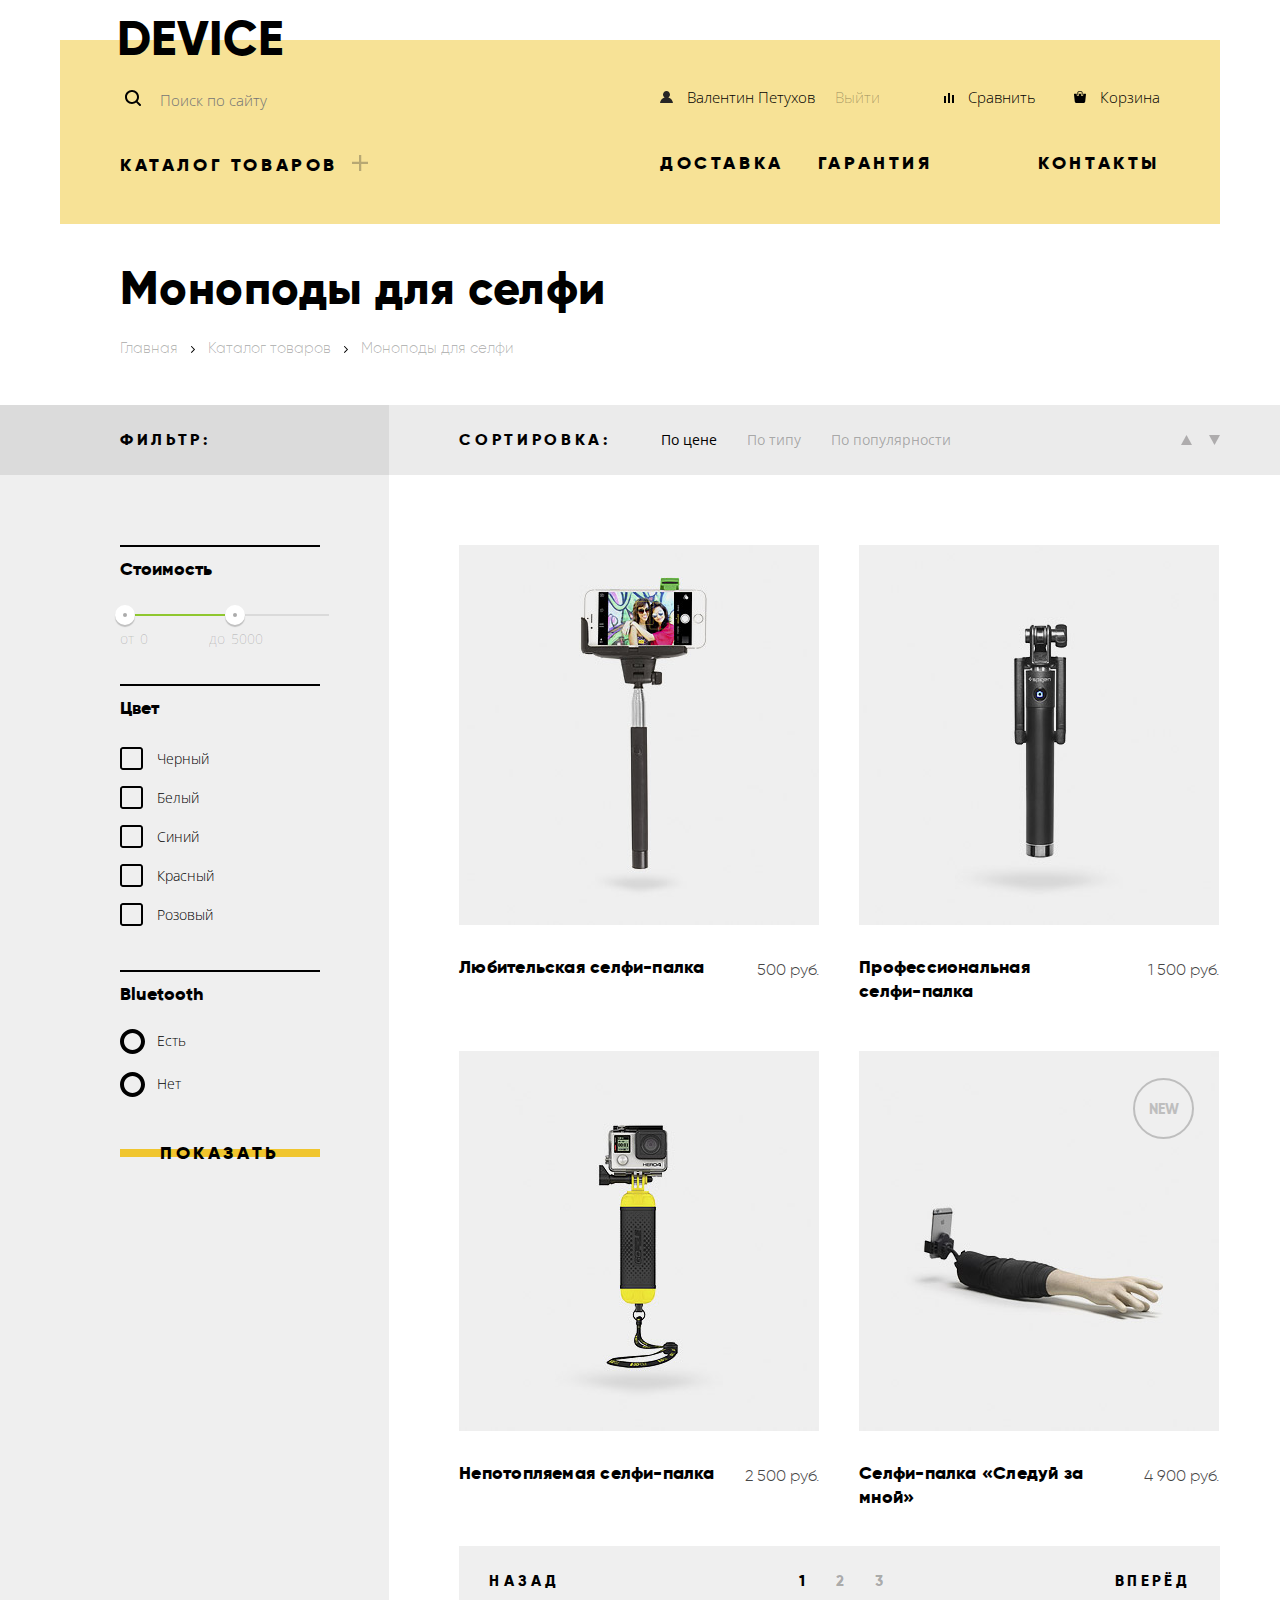
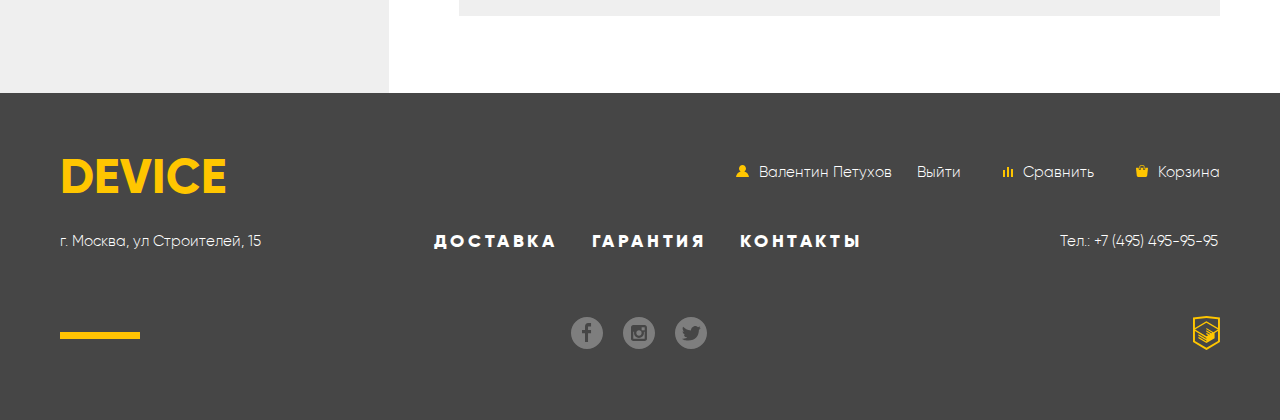
==== commit 4d4d09f9: "исправлены ошибки в internet explorer" ====
--- a/inner.html
+++ b/inner.html
@@ -28,26 +28,27 @@
                     </h2>
                     <div class="catalog-options">
                         <ul class="ul-reset">
-                            <li id="virtual-reality" class="interactive">
-                                <a href="#">Виртуальная реальность</a>
-                            </li>
-                            <li class="interactive">
-                                <a href="inner.html">Моноподы для селфи</a>
+                            <li id="virtual-reality">
+                                <a class="interactive" href="#">Виртуальная реальность</a>
+                            </li>
+                            <li>
+                                <a class="interactive" href="inner.html">Моноподы для селфи</a>
                             </li>
                             <li id="action_cameras" class="interactive">
                                 <a href="#">Экшн-Камеры</a>
                             </li>
                         </ul>
                         <ul class="ul-reset">
-                            <li id="fitness-braslets" class="interactive">
-                                <a href="#">Фитнес браслеты</a>
-                            </li>
-                            <li id="smart-watches" class="interactive"><a href="#">Умные часы</a>
+                            <li id="fitness-braslets">
+                                <a class="interactive" href="#">Фитнес браслеты</a>
+                            </li>
+                            <li id="smart-watches" class="interactive">
+                                <a class="interactive" href="#">Умные часы</a>
                             </li>
                         </ul>
                         <ul class="ul-reset">
                             <li id="quadrupter" class="interactive">
-                                <a href="#">Квадрокоптеры</a>
+                                <a class="interactive" href="#">Квадрокоптеры</a>
                             </li>
                         </ul>
                     </div>
@@ -75,14 +76,14 @@
                     </li>
                 </ul>
                 <ul class="site-navigation ul-reset">
-                    <li class="delivery-nav interactive">
-                        <a href="#delivery">Доставка</a>
+                    <li class="delivery-nav">
+                        <a class="interactive" href="#delivery">Доставка</a>
                     </li>
                     <li class="warranty-nav interactive">
-                        <a href="#warranty">Гарантия</a>
+                        <a class="interactive" href="#warranty">Гарантия</a>
                     </li>
                     <li class="contacts-nav interactive">
-                        <a href="#contacts">Контакты</a>
+                        <a class="interactive" href="#contacts">Контакты</a>
                     </li>
                 </ul>
             </nav>
@@ -123,18 +124,8 @@
                             </li>
                         </ul>
                         <div class="arrows">
-                            <a class="arrow interactive-arrow">
-                                 <svg version="1.1" xmlns="http://www.w3.org/2000/svg" xmlns:xlink="http://www.w3.org/1999/xlink" x="0px" y="0px"
-                                     width="11px" height="10px" viewBox="0 0 11 10" enable-background="new 0 0 11 10" xml:space="preserve">
-                                <polygon fill="#231F20" points="5.5,0 0,10 11,10"/>
-                                </svg>
-                            </a>
-                            <a class="arrow interactive-arrow">
-                                <svg version="1.1" xmlns="http://www.w3.org/2000/svg" xmlns:xlink="http://www.w3.org/1999/xlink" x="0px" y="0px"
-                                     width="11px" height="10px" viewBox="0 0 11 10" enable-background="new 0 0 11 10" xml:space="preserve">
-                                <polyline fill="#231F20" points="5.5,10 0,0 11,0 "/>
-                                </svg>
-                            </a>
+                            <a class="arrow arrow-up interactive-arrow"></a>
+                            <a class="arrow arrow-down interactive-arrow"></a>
                         </div>
                     </form>
                 </div>
@@ -339,7 +330,7 @@
                         </li>
                     </ul>
                     <a class="interactive" href="https://htmlacademy.ru/intensive/htmlcss">
-                        <svg fill=#ffc600 version="1.1" xmlns="http://www.w3.org/2000/svg" xmlns:xlink="http://www.w3.org/1999/xlink" x="0px" y="0px" width="26.943px" height="34.09px" viewBox="0 0 26.943 34.09" enable-background="new 0 0 26.943 34.09" xml:space="preserve">
+                        <svg class="interactive" fill=#ffc600 version="1.1" xmlns="http://www.w3.org/2000/svg" xmlns:xlink="http://www.w3.org/1999/xlink" x="0px" y="0px" width="26.943px" height="34.09px" viewBox="0 0 26.943 34.09" enable-background="new 0 0 26.943 34.09" xml:space="preserve">
                         <path d="M13.62,0.017L13.472,0L0,1.412v24.661l13.473,8.017l13.43-7.99l0.042-0.025V1.412L13.62,0.017z M25.019,12.127L13.495,5.334 L13.494,5.23l-0.087,0.05l-0.088-0.056v0.109L1.925,12.118V3.147l11.548-1.212l11.547,1.212V12.127z M13.405,6.787L24.923,13.5 l-4.479,2.64l-7.093-4.221l-0.014,1.415l5.904,3.513l-0.86,0.507l-5.03-2.992l-0.014,1.415l3.827,2.275l-0.782,0.523l-3.031-1.787 l-0.014,1.413l1.853,1.091l-1.8,1.081L2.034,13.622L13.405,6.787z M1.925,15.127l11.411,6.791l0.016,1.044L5.41,18.234L5.395,19.65 l7.979,4.795l0.018,1.076l-7.973-4.74l-0.013,1.414l8.021,4.822l0.046,0.025l8.143-4.872l-0.011-5.177l3.415-2.036v10.021 L13.472,31.85L1.925,24.979V15.127z"/>
                         </svg>
                     </a>
@@ -350,4 +341,3 @@
 </body>
 
 </html>
-
--- a/css/styles.min.css
+++ b/css/styles.min.css
@@ -1 +1 @@
-@font-face {font-family: "Gilroy";src: url("../fonts/gilroyextrabold-webfont.eot");src: url("../fonts/gilroyextrabold-webfont.eot?#iefix") format("embedded-opentype"), url("../fonts/gilroyextrabold.woff2") format("woff2");font-weight: 700;font-style: normal;}@font-face {font-family: "Gilroy";src: url("../fonts/gilroylight-webfont.eot");src: url("../fonts/gilroylight-webfont.eot?#iefix") format("embedded-opentype"), url("../fonts/gilroylight.woff2") format("woff2");font-weight: 300;font-style: normal;}.visually-hidden {visibility: hidden;width: 0;height: 0;margin: 0;padding: 0;line-height: 0;}.ul-reset {margin: 0;padding: 0;list-style: none;}body {min-width: 1200px;padding: 0;font-family: "Gilroy", "Open Sans", sans-serif;font-size: 15px;line-height: 30px;color: #000000;background-color: #ffffff;}a {text-decoration: none;color: #000000;}.layout-fixed {margin: 0 auto;width: 1160px;padding: 0 20px;}.logo {font-size: 48px;text-transform: uppercase;font-weight: 700;line-height: 48px;letter-spacing: 0.01em;}.main-header {padding-top: 40px;}.main-header .logo {position: absolute;display: block;margin-left: 57px;top: 15px;z-index: 1;}.header-yellow-bg {position: relative;min-height: 184px;background-color: #f7e296;padding: 0 60px;display: -webkit-box;display: -ms-flexbox;display: flex;-webkit-box-pack: justify;-ms-flex-pack: justify;justify-content: space-between;}.header-right-block form {line-height: 0;}.search-input {width: 310px;height: 50px;font-family: "Open Sans", "Arial", sans-serif;font-weight: 300;color: rgba(0, 0, 0, 0.3);border: none;outline: none;background: url(../img/menu/search.svg) no-repeat;background-position: 5px 15px;background-color: #f7e296;padding-left: 40px;margin-top: 35px;padding-top: 0;padding-bottom: 0;}.search-input:hover {color: rgba(0, 0, 0, 0.6);}.input-form {width: 440px;height: 50px;}.input-form input:focus {color: #000000;border-bottom: 2px solid black;}.search-input:focus + input {display: inline-block;vertical-align: bottom;}.search-button {width: 85px;height: 50px;border: 2px solid black;background: none;padding: 0;margin-left: -4px;display: none;-webkit-box-sizing: border-box;box-sizing: border-box;outline: none;}.search-button:hover {color: #ffffff;background: #000000;}.search-button:active {color: rgba(0, 0, 0, 0.3);background: #000000;display: inline-block;vertical-align: bottom;}.catalog, .catalog-options, .user-navigation, .site-navigation {list-style: none;}.catalog {margin-top: 60px;}.catalog-header {width: 260px;margin: 0;font-family: "Gilroy", "Arial", sans-serif;font-size: 18px;text-transform: uppercase;font-weight: 700;letter-spacing: 0.2em;}.catalog img {margin-left: 5px;opacity: 0.3;}.catalog-options {width: 100%;min-height: 130px;background-color: #f7e296;display: none;padding-top: 20px;padding-bottom: 30px;position: absolute;left: 0;padding-left: 60px;-webkit-box-sizing: border-box;box-sizing: border-box;}.catalog-options:before {content: "";position: absolute;height: 21px;top: -15px;}.catalog-options li {margin-bottom: 6px;}.catalog-header:hover ~ .catalog-options, .catalog-header:focus ~ .catalog-options {display: -webkit-box;display: -ms-flexbox;display: flex;z-index: 2;}.catalog-options:hover {display: -webkit-box;display: -ms-flexbox;display: flex;z-index: 2;}.catalog-options ul {font-family: "Open Sans", "Arial", sans-serif;font-weight: 300;width: 160px;margin-right: 40px;}.catalog-options ul:first-child {min-width: 200px;}.main-navigation {min-width: 500px;display: -webkit-box;display: -ms-flexbox;display: flex;-webkit-box-orient: vertical;-webkit-box-direction: normal;-ms-flex-direction: column;flex-direction: column;margin-top: 50px;}.user-navigation, .site-navigation {display: -webkit-box;display: -ms-flexbox;display: flex;-ms-flex-wrap: wrap;flex-wrap: wrap;}.user-navigation img {margin-right: 14px;}.user-navigation li {line-height: 15px;font-family: "Open Sans", "Arial", sans-serif;font-weight: 300;-webkit-box-orient: horizontal;-webkit-box-direction: reverse;-ms-flex-direction: row-reverse;flex-direction: row-reverse;}.user-navigation .login-link {margin-right: auto;margin-left: 0;}.user-navigation li {margin-left: 38px;}.site-navigation {font-family: "Gilroy", "Arial", sans-serif;font-size: 18px;text-transform: uppercase;font-weight: 700;letter-spacing: 0.2em;margin-top: 43px;}.site-navigation li {margin-right: 34px;}.site-navigation li:last-of-type {margin-right: 0;}.site-navigation .contacts-nav {margin-left: auto;}.interactive:hover, .interactive:focus {opacity: 0.6;}.interactive:active {opacity: 0.3;}main {position: relative;}.slides {min-height: 495px;position: relative;background-image: -webkit-linear-gradient(#f7e296 115px, white 115px);background-image: -o-linear-gradient(#f7e296 115px, white 115px);background-image: linear-gradient(#f7e296 115px, white 115px);}.slide-img {width: 560px;}.slide1 {display: -webkit-box;display: -ms-flexbox;display: flex;-ms-flex-pack: distribute;justify-content: space-around;}.slide1 img {margin-left: 28px;margin-top: 5px;}.slide1 .slide-info {margin-top: 40px;}.slide1 .lead {width: 397px;}.slide1 .slide-text {width: 490px;}.slide2 {display: none;-ms-flex-pack: distribute;justify-content: space-around;}.slide2 img {margin-top: 15px;margin-left: 55px;}.slide2 .slide-info {margin-top: 40px;margin-left: 15px;}.slide2 .lead {width: 260px;}.slide2 .slide-text {width: 450px;}.slide3 {display: none;-ms-flex-pack: distribute;justify-content: space-around;}.slide3 img {margin-top: 69px;margin-left: 7px;}.slide3 .slide-info {margin-top: 40px;padding-right: 40px;}.bw-number {position: absolute;top: 65px;right: 50px;font-weight: 700;font-size: 179px;color: white;}.lead {position: relative;width: 505px;font-weight: 700;font-size: 47px;line-height: 56px;letter-spacing: 0.01em;margin: 0;padding: 0;}.slide-info {width: 500px;}.slide-info::before {content: "";display: block;width: 100px;height: 7px;background: white;margin-bottom: 35px;}.slide-text {font-family: "Open Sans", "Arial", sans-serif;font-weight: 300;color: #464646;letter-spacing: 0.01em;margin-top: 20px;margin-bottom: 43px;}.promo-slider-table .options {font-family: "Gilroy", "Arial", sans-serif;font-size: 36px;font-weight: 300;color: #464646;}.promo-slider-table td {padding-right: 75px;padding-bottom: 8px;}.promo-slider-table .property {font-family: "Open Sans", "Arial", sans-serif;font-size: 13px;font-weight: 300;color: #464646;}.promo-slider-table .left-cell {padding-right: 65px;}.slide3 td {padding-right: 45px;}.slider-button {display: block;width: 220px;font-size: 18px;text-transform: uppercase;font-weight: 700;text-align: center;color: #000000;letter-spacing: 0.2em;line-height: 40px;background-image: -webkit-gradient(linear, left top, left bottom, color-stop(40%, transparent), color-stop(40%, #f0c52e), color-stop(60%, #f0c52e), color-stop(60%, transparent));background-image: -webkit-linear-gradient(transparent 40%, #f0c52e 40%, #f0c52e 60%, transparent 60%);background-image: -o-linear-gradient(transparent 40%, #f0c52e 40%, #f0c52e 60%, transparent 60%);background-image: linear-gradient(transparent 40%, #f0c52e 40%, #f0c52e 60%, transparent 60%);border: none;padding: 0;margin-bottom: 57px;margin-left: 2px }.radio-group {display: inline-block;position: absolute;bottom: 147px;right: 84px;vertical-align: bottom;}.radio-group input[type="radio"] {display: none;}.radio-group input[type="radio"] + label::before {content: "";display: inline-block;vertical-align: middle;height: 11px;width: 11px;margin-left: 18px;background-image: url("../img/promo_slider/slider-button-empty.svg");background-size: cover;background-repeat: no-repeat;}.radio-group input[type="radio"]:checked + label::before {content: "";display: inline-block;vertical-align: middle;height: 10px;width: 10px;margin-left: 20px;background-image: url("../img/promo_slider/slider-button.svg");background-size: cover;background-repeat: no-repeat;}.popular {margin-bottom: 81px;margin-top: 97px;}.popular-wrapper {display: -webkit-box;display: -ms-flexbox;display: flex;-webkit-box-orient: horizontal;-webkit-box-direction: normal;-ms-flex-direction: row;flex-direction: row;-webkit-box-pack: justify;-ms-flex-pack: justify;justify-content: space-between;}.popular a {width: 160px;list-style: none;}.img-position img {-ms-flex-item-align: end;align-self: flex-end }.special-tile h3 {width: 120px;}.popular-image {width: 160px;height: 160px;display: -webkit-box;display: -ms-flexbox;display: flex;-webkit-box-pack: center;-ms-flex-pack: center;justify-content: center;-webkit-box-align: center;-ms-flex-align: center;align-items: center;background-color: #f7e296;margin-bottom: 34px;}.popular h3 {font-size: 18px;font-weight: 700;line-height: 24px;margin: 0;text-align: left;}.popular-image:hover, .popular-image:focus {background-color: #f0c52e;}.tile:active img, .tile:active h3 {opacity: 0.3;color: rgba(0, 0, 0, 0.3);}.services {background-image: -webkit-linear-gradient(transparent 100px, #e5e5e5 100px);background-image: -o-linear-gradient(transparent 100px, #e5e5e5 100px);background-image: linear-gradient(transparent 100px, #e5e5e5 100px);padding-bottom: 65px;}.services-content {display: -webkit-box;display: -ms-flexbox;display: flex;-webkit-box-orient: horizontal;-webkit-box-direction: normal;-ms-flex-direction: row;flex-direction: row;}.services-navigation {width: 275px;min-height: 320px;border-right: 7px solid black;}.services-navigation ul {padding: 0;margin-top: 80px;}.services-navigation p {width: 160px;list-style: none;font-size: 18px;text-transform: uppercase;font-weight: 700;letter-spacing: 0.2em;text-align: center;line-height: 40px;background-image: -webkit-gradient(linear, left top, left bottom, color-stop(40%, transparent), color-stop(40%, #f0c52e), color-stop(60%, #f0c52e), color-stop(60%, transparent));background-image: -webkit-linear-gradient(transparent 40%, #f0c52e 40%, #f0c52e 60%, transparent 60%);background-image: -o-linear-gradient(transparent 40%, #f0c52e 40%, #f0c52e 60%, transparent 60%);background-image: linear-gradient(transparent 40%, #f0c52e 40%, #f0c52e 60%, transparent 60%);border: none;cursor: pointer;padding: 0;}.services-navigation li {width: 280px;list-style: none;margin-bottom: 23px;}.services-navigation p {padding: 0;margin: 0;}.about-delivery {background: black;}.about-delivery p {background: #000000;color: #f7e184;}.services-navigation p:hover {background: #f4d361;}.services-navigation-item:active p {background: #000000;color: #f7e184;}.services-navigation-item:active {background: #000000;}.about-delivery p:hover {background: black;color: #f7e184;}.services-text {width: 450px;padding-left: 55px;margin-left: 65px;margin-top: 73px;}.services-text h3 {margin: 0;padding: 0;font-weight: 700;font-size: 47px;line-height: 48px;margin-bottom: 31px;}.services-text p {font-family: "Open sans", "Arial", sans-serif;font-weight: 300;font-size: 15px;color: #464646;}.delivery {display: -webkit-box;display: -ms-flexbox;display: flex;}.delivery img {margin-left: 105px;margin-top: 85px }.warranty {display: none;}.warranty img {margin-left: 90px;margin-top: 60px }.credit {display: none;}.credit img {margin-left: 80px;margin-top: 60px }.credit p {width: 425px;}.brands {padding: 80px 0;}.brands ul {display: -webkit-box;display: -ms-flexbox;display: flex;-webkit-box-pack: justify;-ms-flex-pack: justify;justify-content: space-between;padding: 0;}.brands li {list-style: none;}.brand a {display: block;width: 260px;height: 100px;}.brand .dji {background-image: url(../img/logotypes-black/logo-1.png);opacity: 0.2;}.brands .dji:hover {background-image: url(../img/logotypes_colored/logo-1.png);opacity: 1;}.brands .sp-gadgets {background: url(../img/logotypes-black/logo-2.png) no-repeat;opacity: 0.2;}.brands .sp-gadgets:hover {background-image: url(../img/logotypes_colored/logo-2.png);opacity: 1;}.brands .go-pro {background: url(../img/logotypes-black/logo-3.png) no-repeat;opacity: 0.2;}.brands .go-pro:hover {background-image: url(../img/logotypes_colored/logo-3.png);opacity: 1;}.brands .vive {background: url(../img/logotypes-black/logo-4.png) no-repeat;opacity: 0.2;}.brands .vive:hover {background-image: url(../img/logotypes_colored/logo-4.png);opacity: 1;}.about-contacts {display: -webkit-box;display: -ms-flexbox;display: flex;-webkit-box-pack: justify;-ms-flex-pack: justify;justify-content: space-between;}.about-us::before, .contacts::before {content: "";display: block;width: 80px;height: 7px;background: black;margin-bottom: 55px;}.about-us h3, .contacts h3 {font-weight: 700;font-size: 47px;margin: 0;margin-bottom: 50px;}.about-us p, .contacts p {font-family: "Open Sans", "Arial", sans-serif;font-weight: 300;color: #464646;margin: 0;margin-bottom: 30px;}.about-us {width: 460px;}.contacts {width: 560px;}.shipping-companies {font-size: 16px;font-weight: 700;line-height: 40px;padding: 0;margin-top: 37px;margin-left: 17px;list-style-type: circle;list-style-position: outside;}.shipping-companies li {padding-left: 20px;}.about-contacts-btn {display: block;width: 260px;font-size: 18px;text-transform: uppercase;font-weight: 700;text-align: center;color: #000000;letter-spacing: 0.2em;line-height: 40px;background-image: -webkit-gradient(linear, left top, left bottom, color-stop(40%, transparent), color-stop(40%, #f0c52e), color-stop(60%, #f0c52e), color-stop(60%, transparent));background-image: -webkit-linear-gradient(transparent 40%, #f0c52e 40%, #f0c52e 60%, transparent 60%);background-image: -o-linear-gradient(transparent 40%, #f0c52e 40%, #f0c52e 60%, transparent 60%);background-image: linear-gradient(transparent 40%, #f0c52e 40%, #f0c52e 60%, transparent 60%);border: none;padding: 0;margin-top: 55px;margin-bottom: 80px;}.contacts-map img {margin-top: 10px;margin-bottom: 2px;}@-webkit-keyframes bounce {0% {-webkit-transform: translateY(-2000px);transform: translateY(-2000px);}70% {-webkit-transform: translateY(30px);transform: translateY(30px);}90% {-webkit-transform: translateY(-10px);transform: translateY(-10px);}100% {-webkit-transform: translateY(0);transform: translateY(0);}}@keyframes bounce {0% {-webkit-transform: translateY(-2000px);transform: translateY(-2000px);}70% {-webkit-transform: translateY(30px);transform: translateY(30px);}90% {-webkit-transform: translateY(-10px);transform: translateY(-10px);}100% {-webkit-transform: translateY(0);transform: translateY(0);}}@-webkit-keyframes shake {0%, 100% {-webkit-transform: translateX(0);transform: translateX(0);}10%, 30%, 50%, 70%, 90% {-webkit-transform: translateX(-10px);transform: translateX(-10px);}20%, 40%, 60%, 80% {-webkit-transform: translateX(10px);transform: translateX(10px);}}@keyframes shake {0%, 100% {-webkit-transform: translateX(0);transform: translateX(0);}10%, 30%, 50%, 70%, 90% {-webkit-transform: translateX(-10px);transform: translateX(-10px);}20%, 40%, 60%, 80% {-webkit-transform: translateX(10px);transform: translateX(10px);}}.map-popup {top: 190%;left: 50%;margin-left: -470px;display: none;line-height: 0;}.map-popup p {position: absolute;top: 0;left: 0;z-index: 1;margin: 0;}.map-popup iframe {position: relative;z-index: 2;border: none;}.modal {position: absolute;-webkit-box-shadow: 0 10px 20px 10px rgba(0, 0, 0, 0.2);box-shadow: 0 10px 20px 10px rgba(0, 0, 0, 0.2);}.modal-write-us {position: fixed;top: 30%;left: 50%;margin-top: -50px;margin-left: -425px;padding: 100px 109px 80px 90px;font-size: 18px;font-weight: 700;color: black;display: none;-webkit-box-orient: vertical;-webkit-box-direction: normal;-ms-flex-direction: column;flex-direction: column;background-color: white;}.modal-show {display: block;-webkit-animation: bounce 0.6s;animation: bounce 0.6s;}.modal-error {-webkit-animation: shake 0.6s;animation: shake 0.6s;}.modal-close {position: absolute;right: 20px;top: 30px;width: 50px;height: 50px;background: #F7E296;border: 1px solid #F7E296;border-radius: 50%;opacity: 0.5;z-index: 3;}.modal-close:hover {opacity: 1;}.modal-close:active {opacity: 0.3;}.modal-close:before, .modal-close:after {position: absolute;top: 10px;left: 23px;content: " ";height: 30px;width: 3px;background-color: white;}.modal-close:before {-webkit-transform: rotate(45deg);-ms-transform: rotate(45deg);transform: rotate(45deg);}.modal-close:after {-webkit-transform: rotate(-45deg);-ms-transform: rotate(-45deg);transform: rotate(-45deg);}.modal-row1 {display: -webkit-box;display: -ms-flexbox;display: flex;-webkit-box-pack: justify;-ms-flex-pack: justify;justify-content: space-between;}.form-group {display: -webkit-box;display: -ms-flexbox;display: flex;-webkit-box-orient: vertical;-webkit-box-direction: normal;-ms-flex-direction: column;flex-direction: column;}.modal-row1 input {width: 360px;height: 50px;margin-top: 15px;}.modal-row1 input:hover, .modal-row2 textarea:hover {opacity: 0.8;}.modal-row1 input:focus, .modal-row2 textarea:focus {background: white;border: 3px solid #EFC52D;outline: none;}.modal-row1 input:invalid, .modal-row2 textarea:invalid {background: #ECB4B4;opacity: 0.5;}.modal-row2 {margin-top: 38px;}.modal-row2 textarea {width: 760px;height: 155px;padding-top: 17px;margin-top: 10px;margin-bottom: 45px;}.modal-input {font-family: "Open Sans", "Arial", sans-serif;font-weight: 400;font-size: 14px;color: rgba(0, 0, 0, 0.4);padding-left: 20px;background-color: #E5E5E5;border: 3px solid transparent;opacity: 0.5;-webkit-box-sizing: border-box;box-sizing: border-box;}.modal-button {width: 200px;font-size: 18px;text-transform: uppercase;font-weight: 700;text-align: center;color: #000000;letter-spacing: 0.2em;line-height: 40px;background-color: transparent;background-image: -webkit-gradient(linear, left top, left bottom, color-stop(40%, transparent), color-stop(40%, #f0c52e), color-stop(60%, #f0c52e), color-stop(60%, transparent));background-image: -webkit-linear-gradient(transparent 40%, #f0c52e 40%, #f0c52e 60%, transparent 60%);background-image: -o-linear-gradient(transparent 40%, #f0c52e 40%, #f0c52e 60%, transparent 60%);background-image: linear-gradient(transparent 40%, #f0c52e 40%, #f0c52e 60%, transparent 60%);border: none;padding: 0;}.page-footer {color: #ffffff;background-color: #464646;padding-top: 60px;padding-bottom: 60px;}.page-footer section a:not(.logo) {color: #ffffff;}.page-footer li {list-style: none;}.footer-row .logo {color: #ffc600;line-height: 48px;}.footer-row {display: -webkit-box;display: -ms-flexbox;display: flex;-webkit-box-pack: justify;-ms-flex-pack: justify;justify-content: space-between;}.footer-row1 {margin-bottom: 23px;}.footer-user-nav {padding: 0;margin: 0;display: -webkit-box;display: -ms-flexbox;display: flex;}.footer-user-nav li {margin-right: 42px;margin-top: 4px;}.footer-user-nav svg {margin-right: 10px;}.footer-user-nav .user-name {margin-right: 25px;}.footer-user-nav .cart {margin-right: 0;}.footer-row2 {margin-bottom: 60px;}.footer-services, .footer-social {padding: 0;margin: 0;display: -webkit-box;display: -ms-flexbox;display: flex;-webkit-box-orient: horizontal;-webkit-box-direction: normal;-ms-flex-direction: row;flex-direction: row;-webkit-box-pack: justify;-ms-flex-pack: justify;justify-content: space-between;-ms-flex-wrap: wrap;flex-wrap: wrap;}.footer-services {font-family: "Gilroy", "Arial", sans-serif;text-transform: uppercase;font-size: 18px;font-weight: 700;letter-spacing: 0.2em;margin-right:15px;}.footer-services li {display: inline-block;margin-right: 34px;vertical-align: middle;}.padding-right {min-width: 210px;}.padding-left {min-width: 160px;}.footer-row3 {-webkit-box-align: center;-ms-flex-align: center;align-items: center;}.footer-row3::before {content: "";width: 80px;height: 7px;background: #FFC303;margin-bottom: 5px;}.footer-social {margin-right: 35px;}.footer-social li {margin-right: 20px;display: inline-block;vertical-align: baseline;}.footer-social-img {opacity: 0.3;}.footer-social-img:hover, .footer-social-img:focus {opacity: 0.6;}.footer-social-img:active {opacity: 0.1;}.phone-number {text-decoration: none;}.user-navigation .user-name {margin-right: 20px;margin-left: 0;}.user-navigation .logout {margin-left: 0;margin-right: auto;}.logout a {color: rgba(0, 0, 0, 0.3);}.page-header {margin-bottom: 42px;}.page-header h1 {margin: 0;padding: 0;font-size: 47px;font-weight: 700;line-height: 48px;letter-spacing: 0.01em;margin-top: 40px;margin-bottom: 20px;margin-left: 60px;}.breadcrumbs {margin-left: 60px;}.breadcrumbs li {display: inline-block;margin-right: 9px;vertical-align: middle;}.breadcrumbs li + li::before {content: "";display: inline-block;vertical-align: middle;width: 4px;height: 7px;margin-right: 9px;background-image: url(../img/nav-arrow.svg);background-repeat: no-repeat;}.breadcrumbs li a {color: rgba(0, 0, 0, 0.3);}.interactive-breadcrumbs:hover, .interactive-breadcrumbs:focus {color: rgba(0, 0, 0, 0.6);}.interactive-breadcrumbs:active {opacity: 0.1;}.page-content {display: -webkit-box;display: -ms-flexbox;display: flex;-webkit-box-orient: vertical;-webkit-box-direction: normal;-ms-flex-direction: column;flex-direction: column;}.container {display: -webkit-box;display: -ms-flexbox;display: flex;}.left {width: 29% }.right {width: 67%;padding-left: 70px;}.top-row {background-image: -webkit-gradient(linear, left top, right top, color-stop(50%, #dbdbdb), color-stop(50%, #ebebeb));background-image: -webkit-linear-gradient(left, #dbdbdb 50%, #ebebeb 50%);background-image: -o-linear-gradient(left, #dbdbdb 50%, #ebebeb 50%);background-image: linear-gradient(to right, #dbdbdb 50%, #ebebeb 50%) }.bottom-row {background-image: -webkit-gradient(linear, left top, right top, color-stop(50%, #efefef), color-stop(50%, white));background-image: -webkit-linear-gradient(left, #efefef 50%, white 50%);background-image: -o-linear-gradient(left, #efefef 50%, white 50%);background-image: linear-gradient(to right, #efefef 50%, white 50%) }.grey-row {background: #ebebeb;}.white-row {background: white;}.filter {padding: 0;margin: 0;padding-left: 60px }.left h2, .sort h2 {font-weight: 700;font-size: 16px;line-height: 70px;text-transform: uppercase;letter-spacing: 0.23em;margin: 0;}.left h2 {margin-left: 60px;}.filter-content {padding-top: 70px;padding-right: 60px;}.item-price h3 {padding: 0;margin: 0;font-size: 18px;font-weight: 700;margin-bottom: 24px;}.item-color::before, .bluetooth::before, .item-price::before {content: "";display: block;width: 200px;height: 2px;background: black;margin-bottom: 7px;}.filter-item label {font-family: "Open Sans", "Arial", sans-serif;font-weight: 300;font-size: 14px;line-height: 23px;cursor: pointer;}.item-price {border: none;padding: 0;margin: 0;}.price-controls {cursor: pointer;}.price-controls label {display: inline-block;vertical-align: bottom;font-size: 14px;line-height: 38px;vertical-align: top;cursor: pointer;font-weight: 300;color: rgba(0, 0, 0, 0.2) }.price-controls .min-price, .price-controls .max-price {width: 85px;}.price-controls input {width: 50px;margin: 0;color: inherit;font: inherit;background: none;border: none;}.range-controls {position: relative;margin-top: 30px;}.range-controls .scale {height: 2px;background: #DADADA;}.range-controls .bar {width: 50%;height: 2px;background: #8FC72F;}.range-toggle {position: absolute;top: -9px;width: 4px;height: 4px;background: #ababab;border: 8px solid #ffffff;border-radius: 50%;-webkit-box-shadow: 0 2px 1px 0 rgba(0, 1, 1, 0.2);box-shadow: 0 2px 1px 0 rgba(0, 1, 1, 0.2);cursor: pointer;}.range-toggle-min {left: -5px;}.range-toggle-max {left: 50%;}.item-color {min-height: 200px;display: -webkit-box;display: -ms-flexbox;display: flex;-webkit-box-orient: vertical;-webkit-box-direction: normal;-ms-flex-direction: column;flex-direction: column;-webkit-box-pack: start;-ms-flex-pack: start;justify-content: flex-start;margin-top: 14px;border: none;padding: 0;margin: 0;margin-top: 28px;padding-bottom: 28px;}.item-color h3 {padding: 0;margin: 0;font-size: 18px;font-weight: 700;margin-bottom: 24px;}.item-color label, .bluetooth label {display: -webkit-box;display: -ms-flexbox;display: flex;-webkit-box-orient: horizontal;-webkit-box-direction: normal;-ms-flex-direction: row;flex-direction: row;-webkit-box-align: center;-ms-flex-align: center;margin-bottom: 16px }.visually-hidden-input {opacity: 0;position: absolute;}.item-color label:before {content: "";display: inline-block;vertical-align: middle;height: 23px;width: 27px;margin-right: 10px;background-image: url(../img/checkbox-off.svg);background-repeat: no-repeat;}.color-input:checked + label:before {content: "";width: 27px;height: 23px;margin-right: 10px;background-image: url("../img/checkbox-on.svg");background-repeat: no-repeat;}.color-input:disabled + label:before {content: "";height: 23px;width: 27px;margin-right: 10px;background-image: url(../img/checkbox-on.svg);background-repeat: no-repeat;opacity: 0.25;}.color-input:disabled + label:before {content: "";display: inline-block;vertical-align: middle;height: 23px;width: 27px;margin-right: 10px;background-image: url(../img/checkbox-off.svg);background-repeat: no-repeat;opacity: 0.25;}.bluetooth {border: none;padding: 0;margin: 0;}.bluetooth h3 {padding: 0;margin: 0;font-size: 18px;font-weight: 700;margin-bottom: 20px;}.bluetooth label:before {content: "";display: inline-block;vertical-align: middle;height: 27px;width: 27px;margin-right: 10px;background-image: url("../img/radio-off.svg");background-repeat: no-repeat;}.bluetooth-input:checked + label:before {content: "";display: inline-block;vertical-align: middle;height: 27px;width: 27px;margin-right: 10px;background-image: url("../img/radio-on.svg");background-repeat: no-repeat;}.bluetooth-input:disabled + label:before {content: "";display: inline-block;vertical-align: middle;height: 27px;width: 27px;margin-right: 10px;background-image: url(../img/radio-off.svg);background-repeat: no-repeat;opacity: 0.25;}.interactive-input:hover + label:before {opacity: 0.6;}.interactive-input:focus + label:before {outline: -webkit-focus-ring-color auto 5px;}.interactive-input:active + label:before {opacity: 1;}.filter-button {display: block;width: 200px;font-size: 18px;text-transform: uppercase;font-weight: 700;text-align: center;color: #000000;letter-spacing: 0.2em;line-height: 40px;background-color: transparent;background-image: -webkit-gradient(linear, left top, left bottom, color-stop(40%, transparent), color-stop(40%, #f0c52e), color-stop(60%, #f0c52e), color-stop(60%, transparent));background-image: -webkit-linear-gradient(transparent 40%, #f0c52e 40%, #f0c52e 60%, transparent 60%);background-image: -o-linear-gradient(transparent 40%, #f0c52e 40%, #f0c52e 60%, transparent 60%);background-image: linear-gradient(transparent 40%, #f0c52e 40%, #f0c52e 60%, transparent 60%);border: none;padding: 0;margin-top: 18px;}.interactive-button:hover, .interactive-button:focus {background: #f0c52e;color: rgba(0, 0, 0, 0.6);}.interactive-button:active {color: rgba(0, 0, 0, 0.3);}.sort {display: -webkit-box;display: -ms-flexbox;display: flex;-webkit-box-orient: horizontal;-webkit-box-direction: normal;-ms-flex-direction: row;flex-direction: row;-webkit-box-align: baseline;-ms-flex-align: baseline;align-items: baseline;}.sort h2 {margin-right: 50px;}.sort-items {display: -webkit-box;display: -ms-flexbox;display: flex;-webkit-box-pack: justify;-ms-flex-pack: justify;justify-content: space-between;}.sort-item a {font-family: "Open Sans", "Arial", sans-serif;font-weight: 400;font-size: 14px;color: rgba(0, 0, 0, 0.3);margin-right: 30px;}.by-price a {color: rgb(0, 0, 0);}.interactive-sort:hover, .interactive-sort:focus {color: rgba(0, 0, 0, 0.6);}.by-price a:hover, .interactive-sort:focus {color: rgb(0, 0, 0);}s .interactive-sort:active {color: rgb(0, 0, 0);}.arrows {margin-left: auto;cursor: pointer;}.arrow {margin-left: 13px;opacity: 0.3;}.interactive-arrow:hover, .interactive-arrow:focus {opacity: 0.6;}.interactive-arrow:active {opacity: 1;}.items {padding-top: 70px;padding-bottom: 77px;}.items ul {display: -webkit-box;display: -ms-flexbox;display: flex;-webkit-box-orient: horizontal;-webkit-box-direction: normal;-ms-flex-direction: row;flex-direction: row;-ms-flex-wrap: wrap;flex-wrap: wrap;}.item {display: -webkit-box;display: -ms-flexbox;display: flex;-webkit-box-orient: vertical;-webkit-box-direction: normal;-ms-flex-direction: column;flex-direction: column;position: relative;margin-bottom: 48px;}.item:nth-child(2n + 1) {margin-right: 40px;}.item-subscribe {display: -webkit-box;display: -ms-flexbox;display: flex;margin-top: 30px;}.item-title {width: 260px;font-weight: 700;font-size: 18px;color: #000000;line-height: 24px;letter-spacing: 0.012em;}.item-subscribe .special-title{width:210px;}.price {font-weight: 300;font-size: 16px;color: #464646;margin-left: auto;}.item-new:before {content: "new";position: absolute;top: 27px;right: 25px;width: 57px;height: 57px;text-transform: uppercase;border: 2px solid black;border-radius: 50%;font-size: 14px;font-weight: 700;color: black;line-height: 60px;opacity: 0.2;text-align: center;}.item-background {width: 358px;color: #000000;text-align: center;padding-top: 180px;padding-bottom: 140px;position: absolute;top: 0;display: none;}.in-cart {font-weight: 700;font-size: 18px;text-transform: uppercase;display: block;width: 200px;text-align: center;letter-spacing: 0.2em;line-height: 40px;background-image: -webkit-gradient(linear, left top, left bottom, color-stop(40%, transparent), color-stop(40%, #f0c52e), color-stop(60%, #f0c52e), color-stop(60%, transparent));background-image: -webkit-linear-gradient(transparent 40%, #f0c52e 40%, #f0c52e 60%, transparent 60%);background-image: -o-linear-gradient(transparent 40%, #f0c52e 40%, #f0c52e 60%, transparent 60%);background-image: linear-gradient(transparent 40%, #f0c52e 40%, #f0c52e 60%, transparent 60%);margin: 0 auto;}.in-compare {font-family: "Open Sans", "Arial", sans-serif;font-weight: 300;font-size: 13px;color: rgba(0, 0, 0, 0.5) }.interactive-compare:hover, .interactive-compare:focus {color: rgb(0, 0, 0);}.interactive-compare:active {color: rgba(0, 0, 0, 0.2) }.item:hover img {cursor: pointer;opacity: 0.7;}.item:hover .item-background {cursor: pointer;display: block;}.paginator {display: -webkit-box;display: -ms-flexbox;display: flex;background: #EFEFEF;-webkit-box-pack: justify;-ms-flex-pack: justify;justify-content: space-between;-webkit-box-align: center;-ms-flex-align: center;align-items: center;letter-spacing: 0.2em;margin-top: -11px;}.backward {margin-right: auto;}.forward {margin-left: auto;}.pages {margin-left: 30px;}.page {margin-right: 21px;}.paginator a {font-family: "Gilroy", "Arial", sans-serif;font-weight: 700;text-transform: uppercase;color: rgba(0, 0, 0, 0.3);-webkit-box-align: end;-ms-flex-align: end;align-items: flex-end;cursor: pointer;}.pages .page:first-child {color: black;}.paginator .interactive-go {color: rgb(0, 0, 0);}.interactive-page:hover, .interactive-page:focus {color: rgba(0, 0, 0, 0.6);}.interactive-page:active {color: rgb(0, 0, 0);}.interactive-go {padding: 20px 30px;}.interactive-go:active {opacity: 0.3;background-color: #d9d9d9;}.interactive-go:hover {background-color: #d9d9d9;}
+@font-face {font-family: "Gilroy";src: url("../fonts/gilroyextrabold-webfont.eot");src: url("../fonts/gilroyextrabold-webfont.eot?#iefix") format("embedded-opentype"), url("../fonts/gilroyextrabold.woff2") format("woff2");font-weight: 700;font-style: normal;}@font-face {font-family: "Gilroy";src: url("../fonts/gilroylight-webfont.eot");src: url("../fonts/gilroylight-webfont.eot?#iefix") format("embedded-opentype"), url("../fonts/gilroylight.woff2") format("woff2");font-weight: 300;font-style: normal;}.visually-hidden {visibility: hidden;width: 0;height: 0;margin: 0;padding: 0;line-height: 0;}.ul-reset {margin: 0;padding: 0;list-style: none;}body {min-width: 1200px;padding: 0;font-family: "Gilroy", "Open Sans", sans-serif;font-size: 15px;line-height: 30px;color: #000000;background-color: #ffffff;}a {text-decoration: none;color: #000000;}.layout-fixed {margin: 0 auto;width: 1160px;padding: 0 20px;}.logo {font-size: 48px;text-transform: uppercase;font-weight: 700;line-height: 48px;letter-spacing: 0.01em;}.main-header {padding-top: 40px;}.main-header .logo {position: absolute;display: block;margin-left: 57px;top: 15px;z-index: 1;}.header-yellow-bg {position: relative;min-height: 184px;background-color: #f7e296;padding: 0 60px;display: -webkit-box;display: -ms-flexbox;display: flex;-webkit-box-pack: justify;-ms-flex-pack: justify;justify-content: space-between;}.header-right-block form {line-height: 0;}.search-input {width: 310px;height: 50px;font-family: "Open Sans", "Arial", sans-serif;font-weight: 300;color: rgba(0, 0, 0, 0.3);border: none;outline: none;background: url(../img/menu/search.svg) no-repeat;background-position: 5px 15px;background-color: #f7e296;padding-left: 40px;margin-top: 35px;padding-top: 0;padding-bottom: 0;}.search-input:hover {color: rgba(0, 0, 0, 0.6);}.input-form {width: 440px;height: 50px;}.input-form input:focus {color: #000000;border-bottom: 2px solid black;}.search-input:focus + input {display: inline-block;vertical-align: bottom;}.search-button {width: 85px;height: 50px;border: 2px solid black;background: none;padding: 0;margin-left: -4px;display: none;-webkit-box-sizing: border-box;box-sizing: border-box;outline: none;}.search-button:hover {color: #ffffff;background: #000000;}.search-button:active {color: rgba(0, 0, 0, 0.3);background: #000000;display: inline-block;vertical-align: bottom;}.catalog, .catalog-options, .user-navigation, .site-navigation {list-style: none;}.catalog {margin-top: 60px;}.catalog-header {width: 260px;margin: 0;font-family: "Gilroy", "Arial", sans-serif;font-size: 18px;text-transform: uppercase;font-weight: 700;letter-spacing: 0.2em;}.catalog img {margin-left: 5px;opacity: 0.3;}.catalog-options {width: 100%;min-height: 130px;background-color: #f7e296;display: none;padding-top: 20px;padding-bottom: 30px;position: absolute;left: 0;padding-left: 60px;-webkit-box-sizing: border-box;box-sizing: border-box;}.catalog-options:before {content: "";position: absolute;height: 21px;top: -15px;}.catalog-options li {margin-bottom: 6px;}.catalog-header:hover ~ .catalog-options, .catalog-header:focus ~ .catalog-options {display: -webkit-box;display: -ms-flexbox;display: flex;z-index: 2;}.catalog-options:hover {display: -webkit-box;display: -ms-flexbox;display: flex;z-index: 2;}.catalog-options ul {font-family: "Open Sans", "Arial", sans-serif;font-weight: 300;width: 160px;margin-right: 40px;}.catalog-options ul:first-child {min-width: 200px;}.main-navigation {min-width: 500px;display: -webkit-box;display: -ms-flexbox;display: flex;-webkit-box-orient: vertical;-webkit-box-direction: normal;-ms-flex-direction: column;flex-direction: column;margin-top: 50px;}.user-navigation, .site-navigation {display: -webkit-box;display: -ms-flexbox;display: flex;-ms-flex-wrap: wrap;flex-wrap: wrap;}.user-navigation img {margin-right: 14px;}.user-navigation li {line-height: 15px;font-family: "Open Sans", "Arial", sans-serif;font-weight: 300;-webkit-box-orient: horizontal;-webkit-box-direction: reverse;-ms-flex-direction: row-reverse;flex-direction: row-reverse;}.user-navigation .login-link {margin-right: auto;margin-left: 0;}.user-navigation li {margin-left: 38px;}.site-navigation {font-family: "Gilroy", "Arial", sans-serif;font-size: 18px;text-transform: uppercase;font-weight: 700;letter-spacing: 0.2em;margin-top: 43px;}.site-navigation li {margin-right: 34px;}.site-navigation li:last-of-type {margin-right: 0;}.site-navigation .contacts-nav {margin-left: auto;}.interactive:hover, .interactive:focus {opacity: 0.6;}.interactive:active {opacity: 0.3;}main {position: relative;}.slides {min-height: 495px;position: relative;background-image: -webkit-linear-gradient(#f7e296 115px, white 115px);background-image: -o-linear-gradient(#f7e296 115px, white 115px);background-image: linear-gradient(#f7e296 115px, white 115px);}.slide-img {width: 560px;}.slide1 {display: -webkit-box;display: -ms-flexbox;display: flex;-ms-flex-pack: distribute;justify-content: space-around;}.slide1 img {margin-left: 28px;margin-top: 5px;}.slide1 .slide-info {margin-top: 40px;}.slide1 .lead {width: 397px;}.slide1 .slide-text {width: 490px;}.slide2 {display: none;-ms-flex-pack: distribute;justify-content: space-around;}.slide2 img {margin-top: 15px;margin-left: 55px;}.slide2 .slide-info {margin-top: 40px;margin-left: 15px;}.slide2 .lead {width: 260px;}.slide2 .slide-text {width: 450px;}.slide3 {display: none;-ms-flex-pack: distribute;justify-content: space-around;}.slide3 img {margin-top: 69px;margin-left: 7px;}.slide3 .slide-info {margin-top: 40px;padding-right: 40px;}.bw-number {position: absolute;top: 65px;right: 50px;font-weight: 700;font-size: 179px;color: white;}.lead {position: relative;width: 505px;font-weight: 700;font-size: 47px;line-height: 56px;letter-spacing: 0.01em;margin: 0;padding: 0;}.slide-info {width: 500px;}.slide-info::before {content: "";display: block;width: 100px;height: 7px;background: white;margin-bottom: 35px;}.slide-text {font-family: "Open Sans", "Arial", sans-serif;font-weight: 300;color: #464646;letter-spacing: 0.01em;margin-top: 20px;margin-bottom: 43px;}.promo-slider-table .options {font-family: "Gilroy", "Arial", sans-serif;font-size: 36px;font-weight: 300;color: #464646;}.promo-slider-table td {padding-right: 75px;padding-bottom: 8px;}.promo-slider-table .property {font-family: "Open Sans", "Arial", sans-serif;font-size: 13px;font-weight: 300;color: #464646;}.promo-slider-table .left-cell {padding-right: 65px;}.slide3 td {padding-right: 45px;}.slider-button {display: block;width: 220px;font-size: 18px;text-transform: uppercase;font-weight: 700;text-align: center;color: #000000;letter-spacing: 0.2em;line-height: 40px;background-image: -webkit-gradient(linear, left top, left bottom, color-stop(40%, transparent), color-stop(40%, #f0c52e), color-stop(60%, #f0c52e), color-stop(60%, transparent));background-image: -webkit-linear-gradient(transparent 40%, #f0c52e 40%, #f0c52e 60%, transparent 60%);background-image: -o-linear-gradient(transparent 40%, #f0c52e 40%, #f0c52e 60%, transparent 60%);background-image: linear-gradient(transparent 40%, #f0c52e 40%, #f0c52e 60%, transparent 60%);border: none;padding: 0;margin-bottom: 57px;margin-left: 2px }.radio-group {display: inline-block;position: absolute;bottom: 147px;right: 84px;vertical-align: bottom;}.radio-group input[type="radio"] {display: none;}.radio-group input[type="radio"] + label::before {content: "";display: inline-block;vertical-align: middle;height: 11px;width: 11px;margin-left: 18px;background-image: url("../img/promo_slider/slider-button-empty.svg");background-size: cover;background-repeat: no-repeat;}.radio-group input[type="radio"]:checked + label::before {content: "";display: inline-block;vertical-align: middle;height: 10px;width: 10px;margin-left: 20px;background-image: url("../img/promo_slider/slider-button.svg");background-size: cover;background-repeat: no-repeat;}.popular {margin-bottom: 163px;margin-top: 97px;}.popular-wrapper {display: -webkit-box;display: -ms-flexbox;display: flex;-webkit-box-orient: horizontal;-webkit-box-direction: normal;-ms-flex-direction: row;flex-direction: row;-webkit-box-pack: justify;-ms-flex-pack: justify;justify-content: space-between;}.tile {width: 160px;height: 160px;display: -webkit-box;display: -ms-flexbox;display: flex;background-color: #f7e296;-webkit-box-align: start;-ms-flex-align: start;align-items: flex-start;background-position:center;background-repeat: no-repeat;}.tile-item-1{background-image: url(/img/popular/popular-1.svg);}.tile-item-2{background-image: url(/img/popular/popular-2.svg);background-position: center bottom;}.tile-item-3{background-image: url(/img/popular/popular-3.svg);}.tile-item-4{background-image: url(/img/popular/popular-4.svg);}.tile-item-5{background-image: url(/img/popular/popular-5.svg);}.tile-item-6{background-image: url(/img/popular/poppular-6.svg);}.tile-title{display:block;margin-top:192px;line-height: 26px;letter-spacing: 0.024em;}.tile-title-2{width:120px;}.tile:hover{background-color:#f0c52e;}.tile:active{opacity:0.6;}.services {background-image: -webkit-linear-gradient(transparent 100px, #e5e5e5 100px);background-image: -o-linear-gradient(transparent 100px, #e5e5e5 100px);background-image: linear-gradient(transparent 100px, #e5e5e5 100px);padding-bottom: 67px;}.services-content {position: relative;display: -webkit-box;display: -ms-flexbox;display: flex;-webkit-box-orient: horizontal;-webkit-box-direction: normal;-ms-flex-direction: row;flex-direction: row;}.services-content:before{content: "";width:7px;height: 320px;position: absolute;background: #000000;left:296px;}.services-navigation {width: 275px;min-height: 320px;}.services-navigation ul {padding: 0;margin-top: 80px;}.services-navigation li{position: relative;width: 280px;list-style: none;margin-bottom: 25px;background: transparent;}.services-navigation-item>a {position: relative;z-index: 1;display: block;list-style: none;font-size: 18px;text-transform: uppercase;font-weight: 700;letter-spacing: 0.2em;text-align: left;line-height: 40px;border: none;cursor: pointer;margin-right:auto;-webkit-box-sizing: border-box;box-sizing: border-box;}.services-navigation li:after{z-index: 0;content: "";display: block;position: absolute;top:16px;width:160px;height: 8px;background: #f0c52e;}.services-navigation li:hover {background-image: -webkit-linear-gradient(left, #f0c52e 160px, transparent 160px);background-image: -o-linear-gradient(left, #f0c52e 160px, transparent 160px);background-image: linear-gradient(to right, #f0c52e 160px, transparent 160px);}.btn1{padding-left:24px;}.btn2{padding-left:25px;}.btn3{padding-left:37px;}.services-btn:active{width: 280px;background: black;color:#f7e184;}.services-text {width: 450px;padding-left: 55px;margin-left: 70px;margin-top: 73px;}.services-text h3 {margin: 0;padding: 0;font-weight: 700;font-size: 47px;line-height: 48px;margin-bottom: 31px;letter-spacing: 0.016em;}.services-text p {font-family: "Open sans", "Arial", sans-serif;font-weight: 300;font-size: 15px;color: #464646;}.delivery {display: -webkit-box;display: -ms-flexbox;display: flex;}.delivery img {margin-left: 105px;margin-top: 85px }.warranty {display: none;}.warranty img {margin-left: 90px;margin-top: 60px }.credit {display: none;}.credit img {margin-left: 80px;margin-top: 60px }.credit p {width: 425px;}.brands {padding: 80px 0 79px;}.brands ul {display: -webkit-box;display: -ms-flexbox;display: flex;-webkit-box-pack: justify;-ms-flex-pack: justify;justify-content: space-between;padding: 0;}.brands li {list-style: none;}.brand a {display: block;width: 260px;height: 100px;}.brand .dji {background-image: url(../img/logotypes-black/logo-1.png);opacity: 0.2;}.brands .dji:hover {background-image: url(../img/logotypes_colored/logo-1.png);opacity: 1;}.brands .sp-gadgets {background: url(../img/logotypes-black/logo-2.png) no-repeat;opacity: 0.2;}.brands .sp-gadgets:hover {background-image: url(../img/logotypes_colored/logo-2.png);opacity: 1;}.brands .go-pro {background: url(../img/logotypes-black/logo-3.png) no-repeat;opacity: 0.2;}.brands .go-pro:hover {background-image: url(../img/logotypes_colored/logo-3.png);opacity: 1;}.brands .vive {background: url(../img/logotypes-black/logo-4.png) no-repeat;opacity: 0.2;}.brands .vive:hover {background-image: url(../img/logotypes_colored/logo-4.png);opacity: 1;}.about-contacts {display: -webkit-box;display: -ms-flexbox;display: flex;-webkit-box-pack: justify;-ms-flex-pack: justify;justify-content: space-between;}.about-us::before, .contacts::before {content: "";display: block;width: 80px;height: 7px;background: black;margin-bottom: 53px;}.about-us h3, .contacts h3 {font-weight: 700;font-size: 47px;margin: 0;margin-bottom: 52px;}.about-us p, .contacts p {font-family: "Open Sans", "Arial", sans-serif;font-weight: 300;color: #464646;margin: 0;margin-bottom: 30px;}.about-us {width: 470px;}.contacts {width: 560px;}.shipping-companies {font-size: 16px;font-weight: 700;line-height: 40px;padding: 0;margin-top: 66px;margin-left: 17px;list-style-type: circle;list-style-position: outside;}.shipping-companies li {padding-left: 20px;}.about-contacts-btn {display: block;width: 260px;font-size: 18px;text-transform: uppercase;font-weight: 700;text-align: center;color: #000000;letter-spacing: 0.2em;line-height: 40px;background-image: -webkit-gradient(linear, left top, left bottom, color-stop(40%, transparent), color-stop(40%, #f0c52e), color-stop(60%, #f0c52e), color-stop(60%, transparent));background-image: -webkit-linear-gradient(transparent 40%, #f0c52e 40%, #f0c52e 60%, transparent 60%);background-image: -o-linear-gradient(transparent 40%, #f0c52e 40%, #f0c52e 60%, transparent 60%);background-image: linear-gradient(transparent 40%, #f0c52e 40%, #f0c52e 60%, transparent 60%);border: none;padding: 0;margin-top: 55px;margin-bottom: 80px;}.contacts-map img {margin-top: 10px;margin-bottom: 2px;}@-webkit-keyframes bounce {0% {-webkit-transform: translateY(-2000px);transform: translateY(-2000px);}70% {-webkit-transform: translateY(30px);transform: translateY(30px);}90% {-webkit-transform: translateY(-10px);transform: translateY(-10px);}100% {-webkit-transform: translateY(0);transform: translateY(0);}}@keyframes bounce {0% {-webkit-transform: translateY(-2000px);transform: translateY(-2000px);}70% {-webkit-transform: translateY(30px);transform: translateY(30px);}90% {-webkit-transform: translateY(-10px);transform: translateY(-10px);}100% {-webkit-transform: translateY(0);transform: translateY(0);}}@-webkit-keyframes shake {0%, 100% {-webkit-transform: translateX(0);transform: translateX(0);}10%, 30%, 50%, 70%, 90% {-webkit-transform: translateX(-10px);transform: translateX(-10px);}20%, 40%, 60%, 80% {-webkit-transform: translateX(10px);transform: translateX(10px);}}@keyframes shake {0%, 100% {-webkit-transform: translateX(0);transform: translateX(0);}10%, 30%, 50%, 70%, 90% {-webkit-transform: translateX(-10px);transform: translateX(-10px);}20%, 40%, 60%, 80% {-webkit-transform: translateX(10px);transform: translateX(10px);}}.map-popup {top: 190%;left: 50%;margin-left: -470px;display: none;line-height: 0;}.map-popup p {position: absolute;top: 0;left: 0;z-index: 1;margin: 0;}.map-popup iframe {position: relative;z-index: 2;border: none;}.modal {position: absolute;-webkit-box-shadow: 0 10px 20px 10px rgba(0, 0, 0, 0.2);box-shadow: 0 10px 20px 10px rgba(0, 0, 0, 0.2);}.modal-write-us {position: fixed;top: 30%;left: 50%;margin-top: -50px;margin-left: -425px;padding: 100px 109px 80px 90px;font-size: 18px;font-weight: 700;color: black;display: none;-webkit-box-orient: vertical;-webkit-box-direction: normal;-ms-flex-direction: column;flex-direction: column;background-color: white;}.modal-show {display: block;-webkit-animation: bounce 0.6s;animation: bounce 0.6s;}.modal-error {-webkit-animation: shake 0.6s;animation: shake 0.6s;}.modal-close {position: absolute;right: 20px;top: 30px;width: 50px;height: 50px;background: #F7E296;border: 1px solid #F7E296;border-radius: 50%;opacity: 0.5;z-index: 3;}.modal-close:hover {opacity: 1;}.modal-close:active {opacity: 0.3;}.modal-close:before, .modal-close:after {position: absolute;top: 10px;left: 23px;content: " ";height: 30px;width: 3px;background-color: white;}.modal-close:before {-webkit-transform: rotate(45deg);-ms-transform: rotate(45deg);transform: rotate(45deg);}.modal-close:after {-webkit-transform: rotate(-45deg);-ms-transform: rotate(-45deg);transform: rotate(-45deg);}.modal-row1 {display: -webkit-box;display: -ms-flexbox;display: flex;-webkit-box-pack: justify;-ms-flex-pack: justify;justify-content: space-between;}.form-group {display: -webkit-box;display: -ms-flexbox;display: flex;-webkit-box-orient: vertical;-webkit-box-direction: normal;-ms-flex-direction: column;flex-direction: column;}.modal-row1 input {width: 360px;height: 50px;margin-top: 15px;}.modal-row1 input:hover, .modal-row2 textarea:hover {opacity: 0.8;}.modal-row1 input:focus, .modal-row2 textarea:focus {background: white;border: 3px solid #EFC52D;outline: none;}.modal-row1 input:invalid, .modal-row2 textarea:invalid {background: #ECB4B4;opacity: 0.5;}.modal-row2 {margin-top: 38px;}.modal-row2 textarea {width: 760px;height: 155px;padding-top: 17px;margin-top: 10px;margin-bottom: 45px;}.modal-input {font-family: "Open Sans", "Arial", sans-serif;font-weight: 400;font-size: 14px;color: rgba(0, 0, 0, 0.4);padding-left: 20px;background-color: #E5E5E5;border: 3px solid transparent;opacity: 0.5;-webkit-box-sizing: border-box;box-sizing: border-box;}.modal-button {width: 200px;font-size: 18px;text-transform: uppercase;font-weight: 700;text-align: center;color: #000000;letter-spacing: 0.2em;line-height: 40px;background-color: transparent;background-image: -webkit-gradient(linear, left top, left bottom, color-stop(40%, transparent), color-stop(40%, #f0c52e), color-stop(60%, #f0c52e), color-stop(60%, transparent));background-image: -webkit-linear-gradient(transparent 40%, #f0c52e 40%, #f0c52e 60%, transparent 60%);background-image: -o-linear-gradient(transparent 40%, #f0c52e 40%, #f0c52e 60%, transparent 60%);background-image: linear-gradient(transparent 40%, #f0c52e 40%, #f0c52e 60%, transparent 60%);border: none;padding: 0;}.page-footer {color: #ffffff;background-color: #464646;padding-top: 60px;padding-bottom: 60px;}.page-footer section a:not(.logo) {color: #ffffff;}.page-footer li {list-style: none;}.footer-row .logo {color: #ffc600;line-height: 48px;}.footer-row {display: -webkit-box;display: -ms-flexbox;display: flex;-webkit-box-pack: justify;-ms-flex-pack: justify;justify-content: space-between;}.footer-row1 {margin-bottom: 25px;}.footer-user-nav {padding: 0;margin: 0;display: -webkit-box;display: -ms-flexbox;display: flex;}.footer-user-nav li {margin-right: 42px;margin-top: 4px;}.footer-user-nav svg {margin-right: 10px;}.footer-user-nav .user-name {margin-right: 25px;}.footer-user-nav .cart {margin-right: 0;}.footer-row2 {margin-bottom: 60px;}.footer-services, .footer-social {padding: 0;margin: 0;display: -webkit-box;display: -ms-flexbox;display: flex;-webkit-box-orient: horizontal;-webkit-box-direction: normal;-ms-flex-direction: row;flex-direction: row;-webkit-box-pack: justify;-ms-flex-pack: justify;justify-content: space-between;-ms-flex-wrap: wrap;flex-wrap: wrap;}.footer-services {font-family: "Gilroy", "Arial", sans-serif;text-transform: uppercase;font-size: 18px;font-weight: 700;letter-spacing: 0.2em;}.footer-services li {display: inline-block;margin-right: 34px;vertical-align: middle;}.padding-right {min-width: 210px;}.padding-left {min-width: 160px;}.footer-row3 {-webkit-box-align: center;-ms-flex-align: center;align-items: center;}.footer-row3::before {content: "";width: 80px;height: 7px;background: #FFC303;margin-bottom: 5px;}.footer-social {margin-right: 35px;}.footer-social li {margin-right: 20px;display: inline-block;vertical-align: baseline;}.footer-social-img {opacity: 0.3;}.footer-social-img:hover, .footer-social-img:focus {opacity: 0.6;}.footer-social-img img:active {opacity: 0.1;}.footer-row2 .phone-number {text-decoration: none;letter-spacing: 0.01em;}.user-navigation .user-name {margin-right: 20px;margin-left: 0;}.user-navigation .logout {margin-left: 0;margin-right: auto;}.logout a {color: rgba(0, 0, 0, 0.3);}.page-header {margin-bottom: 42px;}.page-header h1 {margin: 0;padding: 0;font-size: 47px;font-weight: 700;line-height: 48px;letter-spacing: 0.01em;margin-top: 40px;margin-bottom: 20px;margin-left: 60px;}.breadcrumbs {margin-left: 60px;}.breadcrumbs li {display: inline-block;margin-right: 9px;vertical-align: middle;}.breadcrumbs li + li::before {content: "";display: inline-block;vertical-align: middle;width: 4px;height: 7px;margin-right: 9px;background-image: url(../img/nav-arrow.svg);background-repeat: no-repeat;}.breadcrumbs li a {color: rgba(0, 0, 0, 0.3);}.interactive-breadcrumbs:hover, .interactive-breadcrumbs:focus {color: rgba(0, 0, 0, 0.6);}.interactive-breadcrumbs:active {opacity: 0.1;}.page-content {display: -webkit-box;display: -ms-flexbox;display: flex;-webkit-box-orient: vertical;-webkit-box-direction: normal;-ms-flex-direction: column;flex-direction: column;}.container {display: -webkit-box;display: -ms-flexbox;display: flex;}.left {width: 29% }.right {width: 67%;padding-left: 70px;}.top-row {background-image: -webkit-gradient(linear, left top, right top, color-stop(50%, #dbdbdb), color-stop(50%, #ebebeb));background-image: -webkit-linear-gradient(left, #dbdbdb 50%, #ebebeb 50%);background-image: -o-linear-gradient(left, #dbdbdb 50%, #ebebeb 50%);background-image: linear-gradient(to right, #dbdbdb 50%, #ebebeb 50%) }.bottom-row {background-image: -webkit-gradient(linear, left top, right top, color-stop(50%, #efefef), color-stop(50%, white));background-image: -webkit-linear-gradient(left, #efefef 50%, white 50%);background-image: -o-linear-gradient(left, #efefef 50%, white 50%);background-image: linear-gradient(to right, #efefef 50%, white 50%) }.grey-row {background: #ebebeb;}.white-row {background: white;}.filter {padding: 0;margin: 0;padding-left: 60px }.left h2, .sort h2 {font-weight: 700;font-size: 16px;line-height: 70px;text-transform: uppercase;letter-spacing: 0.23em;margin: 0;}.left h2 {margin-left: 60px;}.filter-content {padding-top: 70px;padding-right: 60px;}.item-price h3 {padding: 0;margin: 0;font-size: 18px;font-weight: 700;margin-bottom: 24px;}.item-color::before, .bluetooth::before, .item-price::before {content: "";display: block;width: 200px;height: 2px;background: black;margin-bottom: 7px;}.filter-item label {font-family: "Open Sans", "Arial", sans-serif;font-weight: 300;font-size: 14px;line-height: 23px;cursor: pointer;}.item-price {border: none;padding: 0;margin: 0;}.price-controls {cursor: pointer;}.price-controls label {display: inline-block;vertical-align: bottom;font-size: 14px;vertical-align: top;cursor: pointer;font-weight: 300;color: rgba(0, 0, 0, 0.2);margin-top:10px;margin-bottom:5px;}.price-controls .min-price, .price-controls .max-price {width: 85px;}.price-controls input {width: 50px;margin: 0;color: inherit;font: inherit;background: none;border: none;}.range-controls {position: relative;margin-top: 30px;}.range-controls .scale {height: 2px;background: #DADADA;}.range-controls .bar {width: 50%;height: 2px;background: #8FC72F;}.range-toggle {position: absolute;top: -9px;width: 4px;height: 4px;background: #ababab;border: 8px solid #ffffff;border-radius: 50%;-webkit-box-shadow: 0 2px 1px 0 rgba(0, 1, 1, 0.2);box-shadow: 0 2px 1px 0 rgba(0, 1, 1, 0.2);cursor: pointer;}.range-toggle-min {left: -5px;}.range-toggle-max {left: 50%;}.item-color {min-height: 200px;display: -webkit-box;display: -ms-flexbox;display: flex;-webkit-box-orient: vertical;-webkit-box-direction: normal;-ms-flex-direction: column;flex-direction: column;-webkit-box-pack: start;-ms-flex-pack: start;justify-content: flex-start;margin-top: 14px;border: none;padding: 0;margin: 0;margin-top: 28px;padding-bottom: 28px;}.item-color h3 {padding: 0;margin: 0;font-size: 18px;font-weight: 700;margin-bottom: 24px;}.item-color label, .bluetooth label {display: -webkit-box;display: -ms-flexbox;display: flex;-webkit-box-orient: horizontal;-webkit-box-direction: normal;-ms-flex-direction: row;flex-direction: row;-webkit-box-align: center;-ms-flex-align: center;margin-bottom: 16px }.visually-hidden-input {opacity: 0;position: absolute;}.item-color label:before {content: "";display: inline-block;vertical-align: middle;height: 23px;width: 27px;margin-right: 10px;background-image: url(../img/checkbox-off.svg);background-repeat: no-repeat;}.color-input:checked + label:before {content: "";width: 27px;height: 23px;margin-right: 10px;background-image: url("../img/checkbox-on.svg");background-repeat: no-repeat;}.color-input:disabled + label:before {content: "";height: 23px;width: 27px;margin-right: 10px;background-image: url(../img/checkbox-on.svg);background-repeat: no-repeat;opacity: 0.25;}.color-input:disabled + label:before {content: "";display: inline-block;vertical-align: middle;height: 23px;width: 27px;margin-right: 10px;background-image: url(../img/checkbox-off.svg);background-repeat: no-repeat;opacity: 0.25;}.bluetooth {border: none;padding: 0;margin: 0;}.bluetooth h3 {padding: 0;margin: 0;font-size: 18px;font-weight: 700;margin-bottom: 20px;}.bluetooth label:before {content: "";display: inline-block;vertical-align: middle;height: 27px;width: 27px;margin-right: 10px;background-image: url("../img/radio-off.svg");background-repeat: no-repeat;}.bluetooth-input:checked + label:before {content: "";display: inline-block;vertical-align: middle;height: 27px;width: 27px;margin-right: 10px;background-image: url("../img/radio-on.svg");background-repeat: no-repeat;}.bluetooth-input:disabled + label:before {content: "";display: inline-block;vertical-align: middle;height: 27px;width: 27px;margin-right: 10px;background-image: url(../img/radio-off.svg);background-repeat: no-repeat;opacity: 0.25;}.interactive-input:hover + label:before {opacity: 0.6;}.interactive-input:focus + label:before {outline: -webkit-focus-ring-color auto 5px;}.interactive-input:active + label:before {opacity: 1;}.filter-button {display: block;width: 200px;font-size: 18px;text-transform: uppercase;font-weight: 700;text-align: center;color: #000000;letter-spacing: 0.2em;line-height: 40px;background-color: transparent;background-image: -webkit-gradient(linear, left top, left bottom, color-stop(40%, transparent), color-stop(40%, #f0c52e), color-stop(60%, #f0c52e), color-stop(60%, transparent));background-image: -webkit-linear-gradient(transparent 40%, #f0c52e 40%, #f0c52e 60%, transparent 60%);background-image: -o-linear-gradient(transparent 40%, #f0c52e 40%, #f0c52e 60%, transparent 60%);background-image: linear-gradient(transparent 40%, #f0c52e 40%, #f0c52e 60%, transparent 60%);border: none;padding: 0;margin-top: 18px;}.interactive-button:hover, .interactive-button:focus {background: #f0c52e;color: rgba(0, 0, 0, 0.6);}.interactive-button:active {color: rgba(0, 0, 0, 0.3);}.sort {display: -webkit-box;display: -ms-flexbox;display: flex;-webkit-box-orient: horizontal;-webkit-box-direction: normal;-ms-flex-direction: row;flex-direction: row;-webkit-box-align: baseline;-ms-flex-align: baseline;align-items: baseline;}.sort h2 {margin-right: 50px;}.sort-items {display: -webkit-box;display: -ms-flexbox;display: flex;-webkit-box-pack: justify;-ms-flex-pack: justify;justify-content: space-between;}.sort-item a {font-family: "Open Sans", "Arial", sans-serif;font-weight: 400;font-size: 14px;color: rgba(0, 0, 0, 0.3);margin-right: 30px;}.by-price a {color: rgb(0, 0, 0);}.interactive-sort:hover, .interactive-sort:focus {color: rgba(0, 0, 0, 0.6);}.interactive-sort a:hover, .interactive-sort a:focus {color: rgba(0, 0, 0, 0.6);}.by-price a:hover, .interactive-sort:focus {color: rgb(0, 0, 0);}.interactive-sort:active {color: rgb(0, 0, 0);}.interactive-sort a:active {color: rgb(0, 0, 0);}.arrows {margin-left: auto;cursor: pointer;}.arrow-up{width: 11px;height: 10px;background-image: url(../img/icon-up-dir.svg);background-repeat: no-repeat;}.arrow-down{background-image: url(../img/icon-down-dir.svg);background-repeat: no-repeat;}.arrow {width: 11px;height: 10px;display: inline-block;margin-left: 13px;opacity: 0.3;}.interactive-arrow:hover, .interactive-arrow:focus {opacity: 0.6;}.interactive-arrow:active {opacity: 1;}.items {padding-top: 70px;padding-bottom: 77px;}.items ul {display: -webkit-box;display: -ms-flexbox;display: flex;-webkit-box-orient: horizontal;-webkit-box-direction: normal;-ms-flex-direction: row;flex-direction: row;-ms-flex-wrap: wrap;flex-wrap: wrap;}.item {display: -webkit-box;display: -ms-flexbox;display: flex;-webkit-box-orient: vertical;-webkit-box-direction: normal;-ms-flex-direction: column;flex-direction: column;position: relative;margin-bottom: 48px;}.item:nth-child(2n + 1) {margin-right: 40px;}.item-subscribe {display: -webkit-box;display: -ms-flexbox;display: flex;margin-top: 30px;}.item-title {width: 260px;font-weight: 700;font-size: 18px;color: #000000;line-height: 24px;letter-spacing: 0.012em;}.item-subscribe .special-title{width:210px;}.price {font-weight: 300;font-size: 16px;color: #464646;margin-left: auto;}.item-new:before {content: "new";position: absolute;top: 27px;right: 25px;width: 57px;height: 57px;text-transform: uppercase;border: 2px solid black;border-radius: 50%;font-size: 14px;font-weight: 700;color: black;line-height: 60px;opacity: 0.2;text-align: center;}.item-background {width: 358px;color: #000000;text-align: center;padding-top: 180px;padding-bottom: 140px;position: absolute;top: 0;display: none;}.in-cart {font-weight: 700;font-size: 18px;text-transform: uppercase;display: block;width: 200px;text-align: center;letter-spacing: 0.2em;line-height: 40px;background-image: -webkit-gradient(linear, left top, left bottom, color-stop(40%, transparent), color-stop(40%, #f0c52e), color-stop(60%, #f0c52e), color-stop(60%, transparent));background-image: -webkit-linear-gradient(transparent 40%, #f0c52e 40%, #f0c52e 60%, transparent 60%);background-image: -o-linear-gradient(transparent 40%, #f0c52e 40%, #f0c52e 60%, transparent 60%);background-image: linear-gradient(transparent 40%, #f0c52e 40%, #f0c52e 60%, transparent 60%);margin: 0 auto;}.in-compare {font-family: "Open Sans", "Arial", sans-serif;font-weight: 300;font-size: 13px;color: rgba(0, 0, 0, 0.5) }.interactive-compare:hover, .interactive-compare:focus {color: rgb(0, 0, 0);}.interactive-compare:active {color: rgba(0, 0, 0, 0.2) }.item:hover img {cursor: pointer;opacity: 0.7;}.item:hover .item-background {cursor: pointer;display: block;}.paginator {display: -webkit-box;display: -ms-flexbox;display: flex;background: #EFEFEF;-webkit-box-pack: justify;-ms-flex-pack: justify;justify-content: space-between;-webkit-box-align: center;-ms-flex-align: center;align-items: center;letter-spacing: 0.2em;margin-top: -11px;}.backward {margin-right: auto;letter-spacing: 0.3em;}.forward {margin-left: auto;letter-spacing: 0.22em;}.pages {margin-left: 30px;}.page {margin-right: 21px;}.paginator a {font-family: "Gilroy", "Arial", sans-serif;font-weight: 700;text-transform: uppercase;color: rgba(0, 0, 0, 0.3);-webkit-box-align: end;-ms-flex-align: end;align-items: flex-end;cursor: pointer;}.pages .page:first-child {color: black;}.paginator .interactive-go {color: rgb(0, 0, 0);}.interactive-page:hover, .interactive-page:focus {color: rgba(0, 0, 0, 0.6);}.interactive-page:active {color: rgb(0, 0, 0);}.interactive-go {padding: 20px 30px;}.interactive-go:active {opacity: 0.3;background-color: #d9d9d9;}.interactive-go:hover {background-color: #d9d9d9;}
